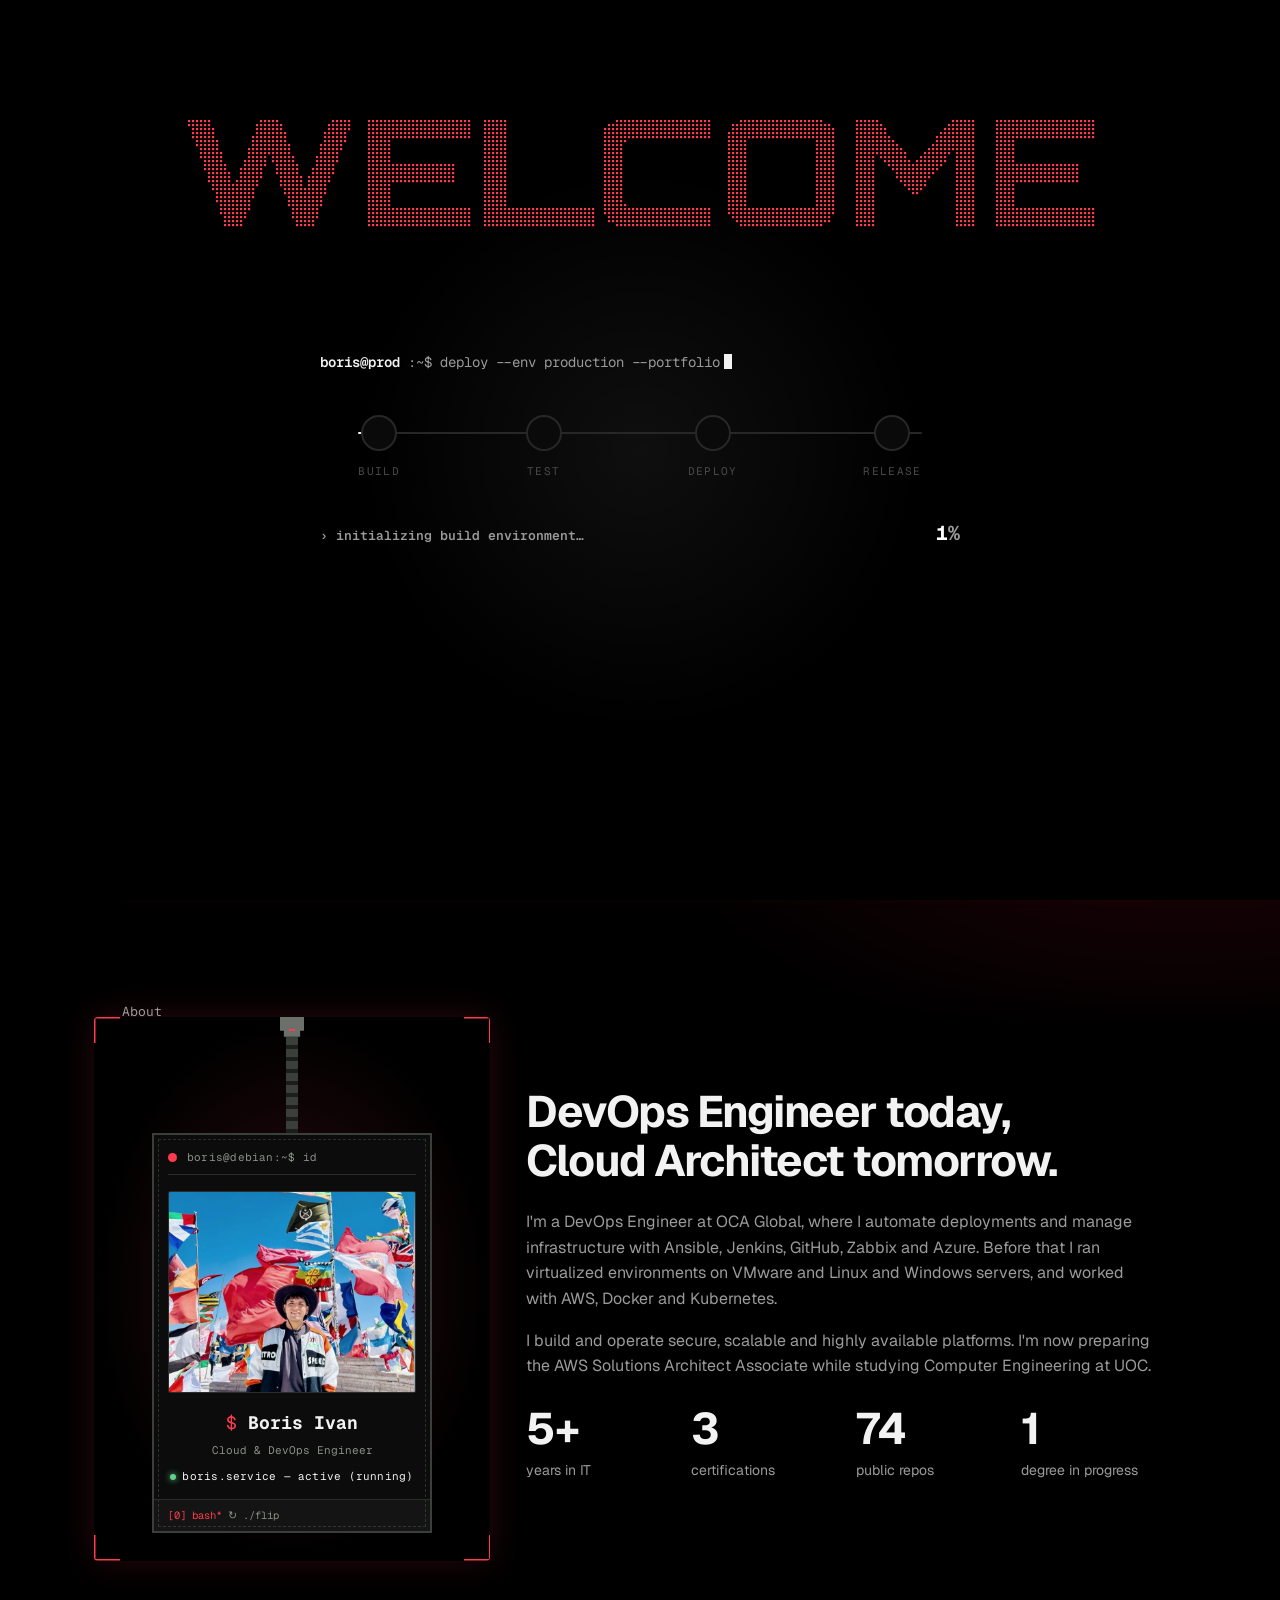
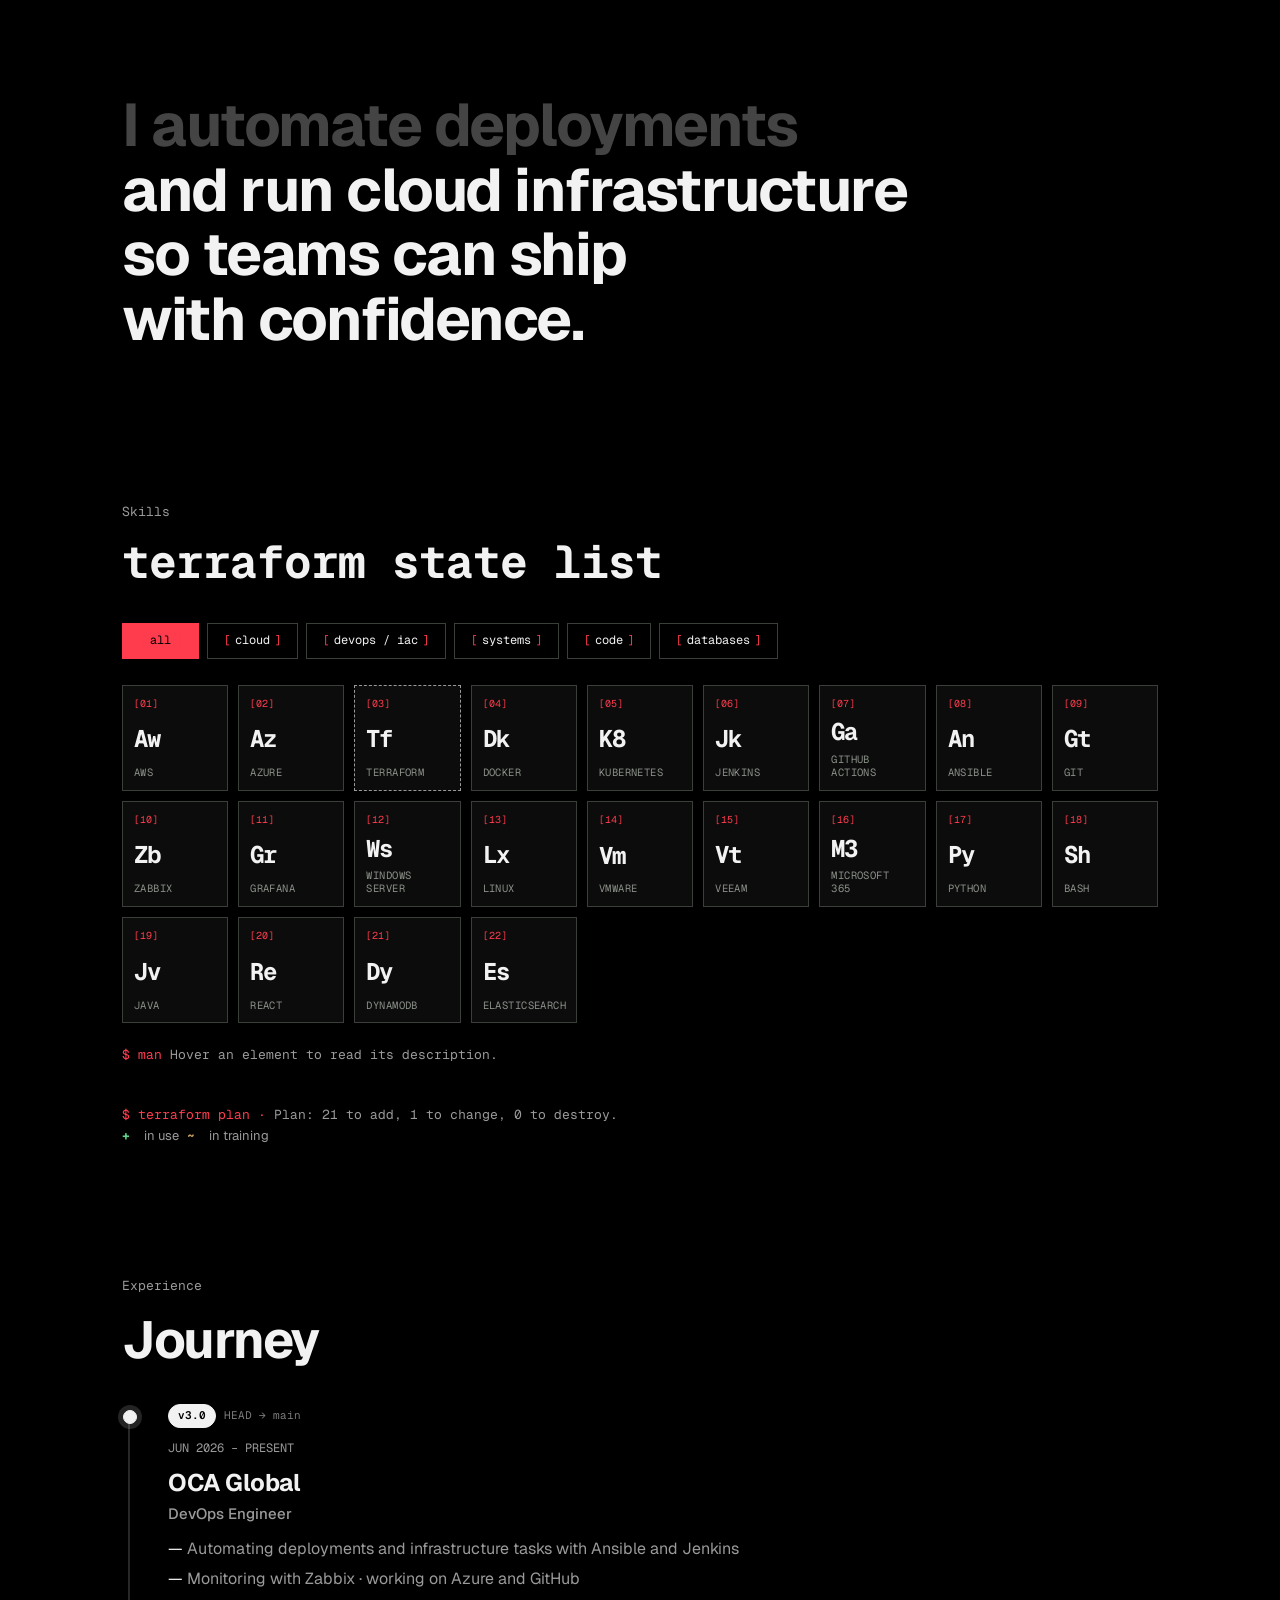
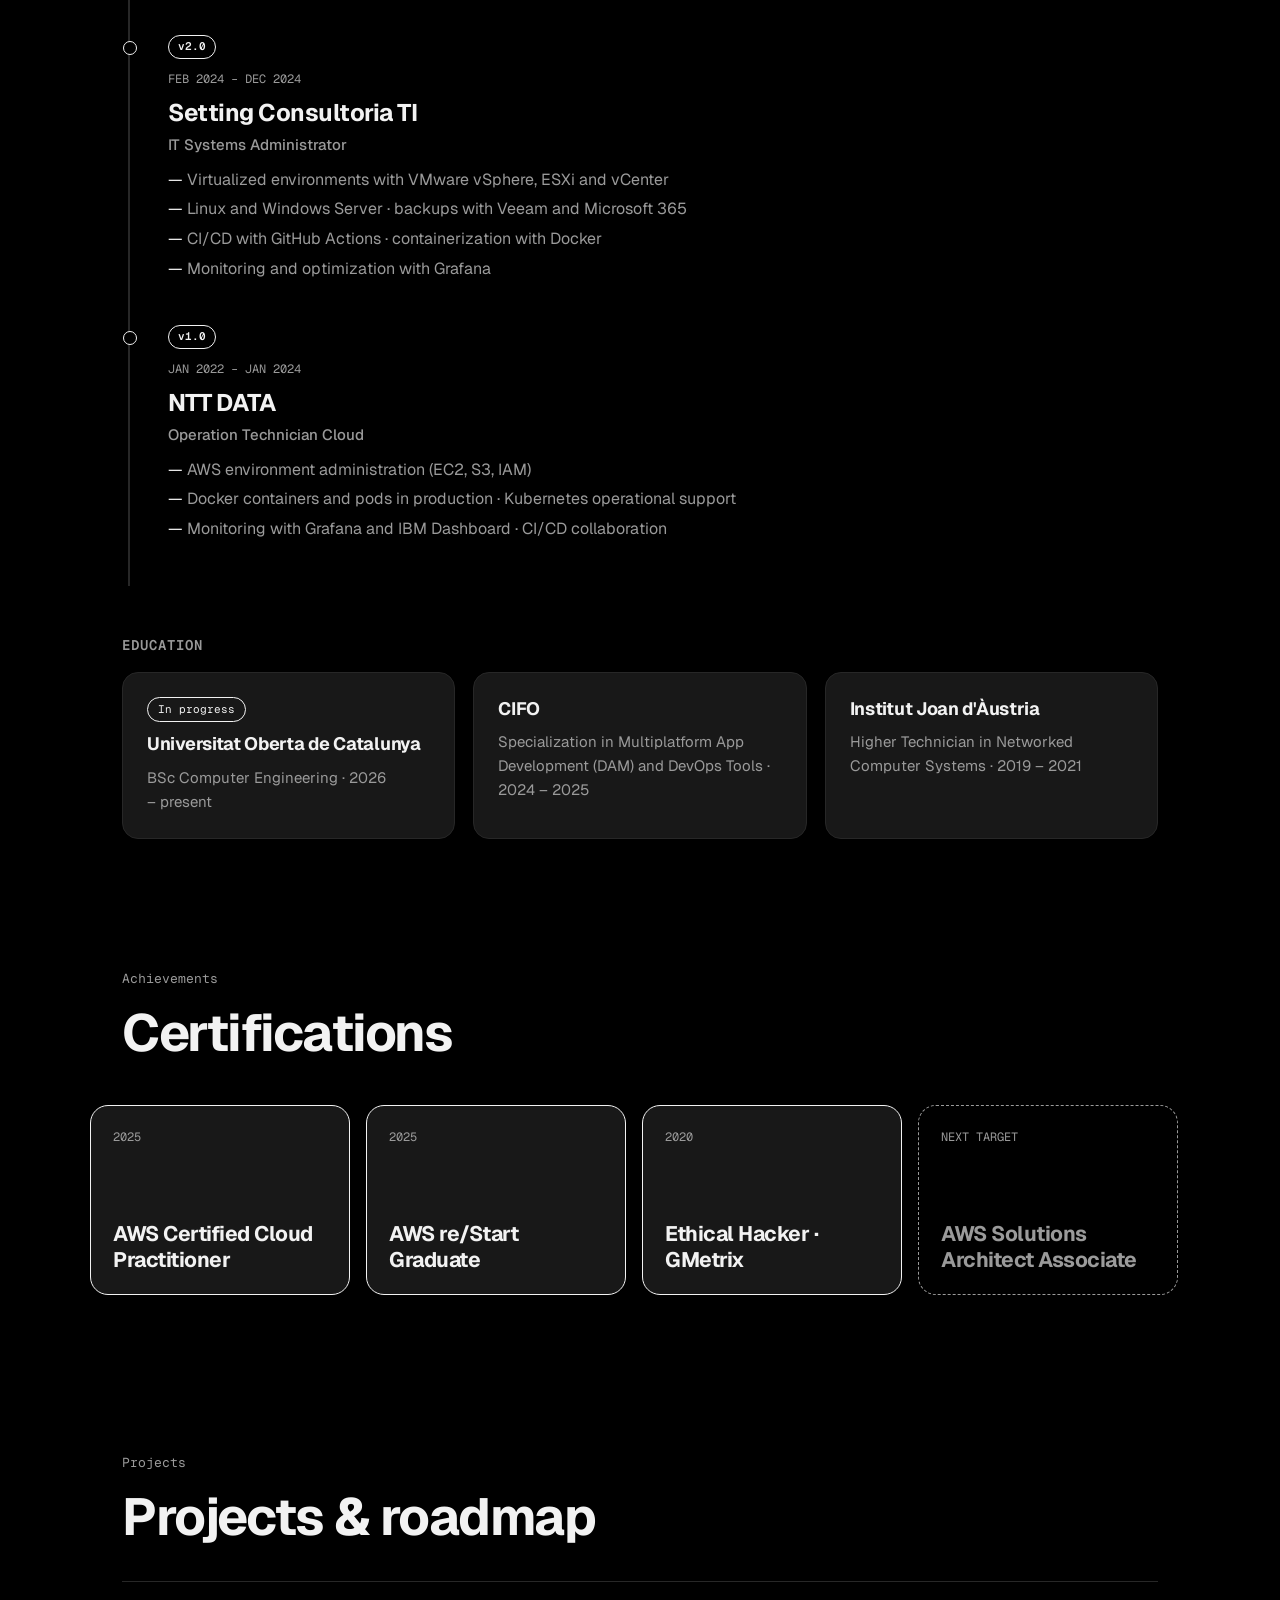
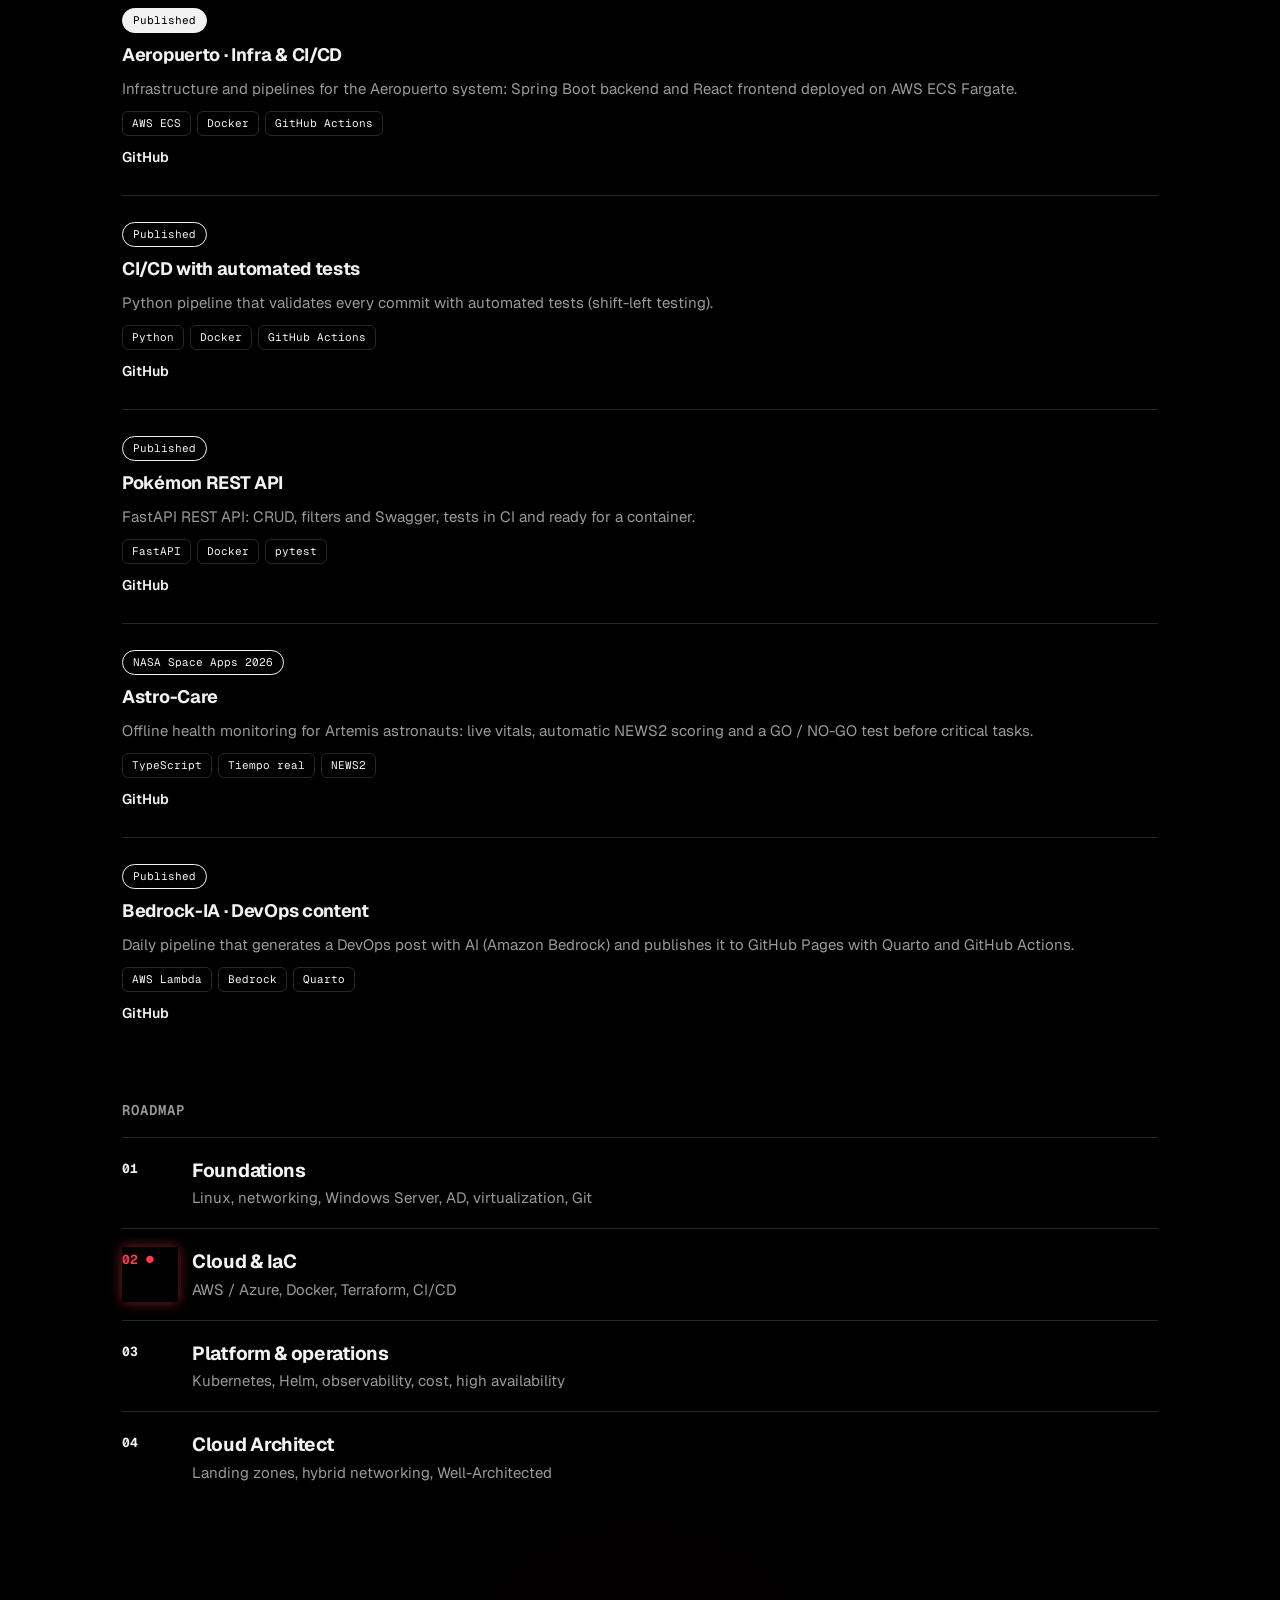
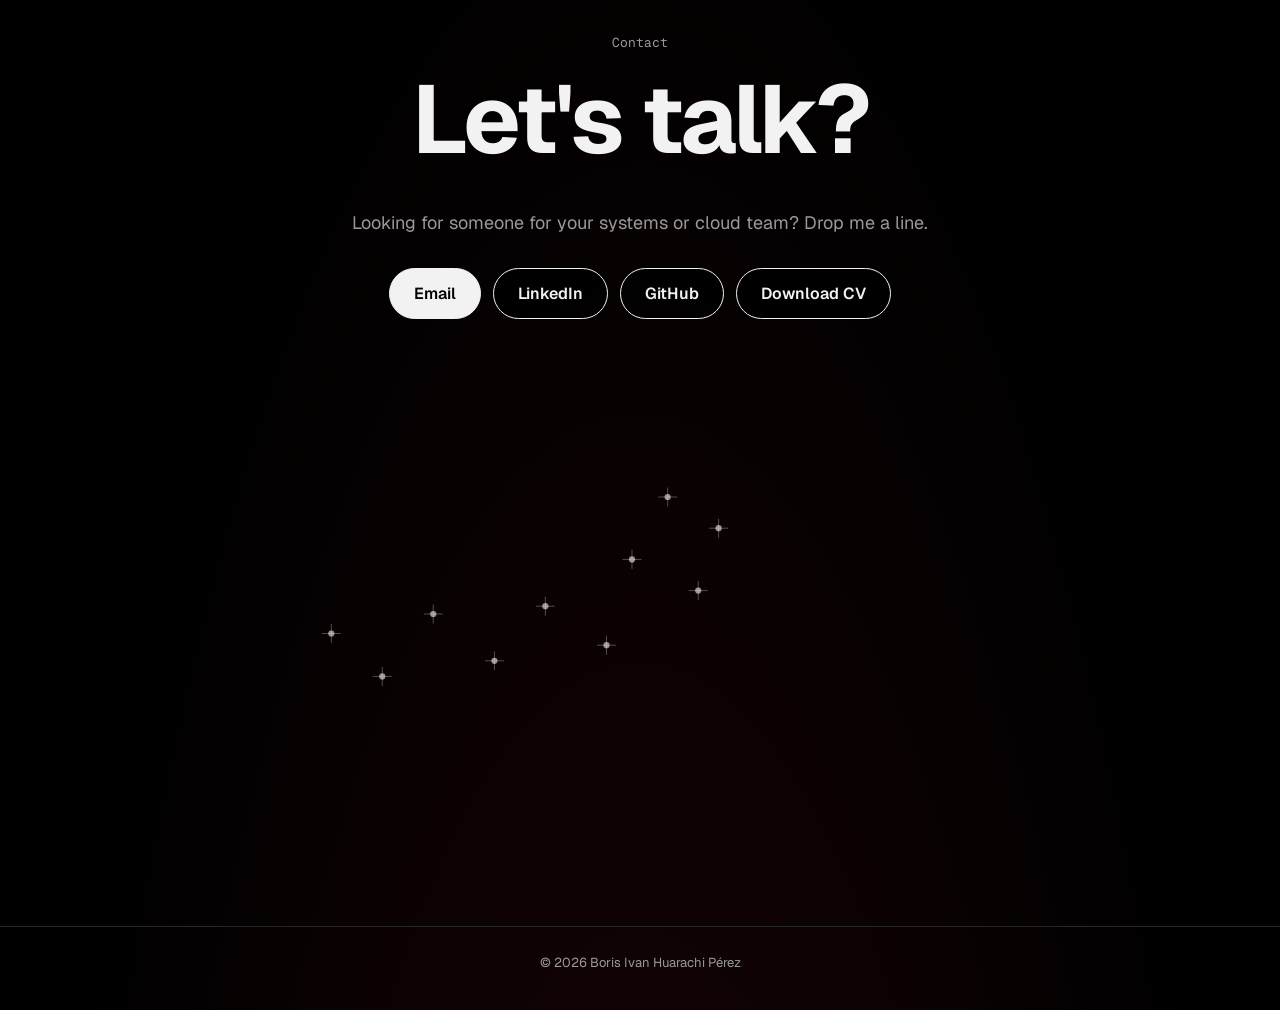
==== index.html @ c1e63ec7 "ID card: clear the status bar Co-Authored-By: Claude Haiku 5.5 <noreply@anthropic.com>" ====
<!DOCTYPE html>
<html lang="es">
<head>
  <meta charset="UTF-8" />
  <meta name="viewport" content="width=device-width, initial-scale=1.0" />
  <title>Boris Huarachi — Cloud &amp; DevOps Engineer</title>
  <meta name="description" content="Portafolio de Boris Ivan Huarachi Pérez — Cloud &amp; DevOps Engineer camino a Cloud Architect." />
  <link rel="icon" href="data:image/svg+xml,<svg xmlns='http://www.w3.org/2000/svg' viewBox='0 0 32 32'><rect width='32' height='32' rx='7' fill='%23111'/><text x='16' y='22' font-size='16' font-family='sans-serif' font-weight='700' text-anchor='middle' fill='%23fff'>B</text></svg>" />
  <link rel="preconnect" href="https://fonts.googleapis.com" />
  <link rel="preconnect" href="https://fonts.gstatic.com" crossorigin />
  <meta property="og:title" content="Boris Huarachi — Cloud &amp; DevOps Engineer" />
  <meta property="og:description" content="DevOps Engineer en OCA Global, camino a Cloud Architect." />
  <meta property="og:type" content="website" />
  <link href="https://fonts.googleapis.com/css2?family=Geist:wght@400;500;600;700&family=Geist+Mono:wght@400;600&family=Orbitron:wght@600;800&display=swap" rel="stylesheet" />
  <link rel="stylesheet" href="styles.css?v=38" />
  <script>try{var d=document.documentElement;if(sessionStorage.getItem("intro"))d.classList.add("no-intro");d.dataset.theme=sessionStorage.getItem("pf-theme")||"dark"}catch(e){document.documentElement.dataset.theme="dark"}</script>
</head>
<body>
  <div class="intro" id="intro" role="status" aria-label="Cargando">
    <canvas class="intro-portrait" id="intro-portrait" aria-hidden="true"></canvas>
    <canvas class="intro-dots" id="intro-dots" aria-hidden="true"></canvas>
    <div class="intro-box">
      <p class="intro-cmd"><span class="u">boris@prod</span><span class="d"> :~$ </span><span id="intro-typed"></span><i class="caret"></i></p>
      <ul class="intro-log" id="intro-log" aria-hidden="true"></ul>
      <ol class="intro-steps" id="intro-steps">
        <li><b><svg viewBox="0 0 16 16"><path d="M3 8.5l3.2 3L13 4.5"/></svg></b><span>BUILD</span></li>
        <li><b><svg viewBox="0 0 16 16"><path d="M3 8.5l3.2 3L13 4.5"/></svg></b><span>TEST</span></li>
        <li><b><svg viewBox="0 0 16 16"><path d="M3 8.5l3.2 3L13 4.5"/></svg></b><span>DEPLOY</span></li>
        <li><b><svg viewBox="0 0 16 16"><path d="M3 8.5l3.2 3L13 4.5"/></svg></b><span>RELEASE</span></li>
      </ol>
      <div class="intro-line"><span id="intro-status">› initializing build environment…</span><strong><span id="intro-pct">0</span><em>%</em></strong></div>
    </div>
  </div>
  <canvas class="matrix" id="matrix" aria-hidden="true"></canvas>
  <div class="nebula" aria-hidden="true"></div>
  <canvas class="cursor-field" id="cursor-field" aria-hidden="true"></canvas>
  <canvas class="stars" id="stars" aria-hidden="true"></canvas>
  <div class="cur-ring" id="cur-ring" aria-hidden="true"></div>
  <div class="cur-dot" id="cur-dot" aria-hidden="true"></div>
    <a class="skip" href="#top" data-i18n="skip">Saltar al contenido</a>
  <header class="nav" id="nav">
    <a class="logo" href="#top"><span class="mark">B</span><span class="who">Boris</span></a>
    <nav id="menu" aria-label="Secciones">
      <a href="#about" data-i18n="nav.about">Sobre mí</a>
      <a href="#skills" data-i18n="nav.skills">Skills</a>
      <a href="#experience" data-i18n="nav.exp">Experiencia</a>
      <a href="#achievements" data-i18n="nav.ach">Logros</a>
      <a href="#projects" data-i18n="nav.proj">Proyectos</a>
      <a href="#contact" data-i18n="nav.contact">Contacto</a>
    </nav>
    <div class="nav-actions">
      <button id="theme-btn" class="ghost" aria-label="Tema">◐</button>
      <button id="lang-btn" class="ghost" aria-label="Idioma">EN</button>
      <button id="menu-btn" class="ghost menu-btn" aria-label="Menú" aria-expanded="false" aria-controls="menu"><i></i><i></i></button>
    </div>
  </header>

  <main id="top">
    <!-- HERO -->
    <section class="hero" id="hero">
      <div class="ghost-name" aria-hidden="true">BORIS</div>

      <!-- Hidden easter egg: two stars that look like part of the sky; join them to draw a constellation -->
      <button class="egg-half egg-l" id="egg-l" type="button" data-i18n-label="egg.half" aria-label="Una estrella brillante: arrástrala hasta la otra"></button>
      <button class="egg-half egg-r" id="egg-r" type="button" data-i18n-label="egg.half" aria-label="Una estrella brillante: arrástrala hasta la otra"></button>

      <div class="hero-stage" id="stage">
        <img class="anim poster" id="hero-poster" alt="" />
        <canvas class="anim" id="anim" width="640" height="1080" role="img" aria-label="Personaje 3D"></canvas>
        <video class="vid-src" id="hero-vid" muted playsinline loop preload="auto" aria-hidden="true"></video>
        <div class="kbd" id="kbd" aria-hidden="true"></div>
        <p class="bubble" id="bubble" aria-live="polite"></p>
      </div>
      <div class="hero-text">
        <p class="eyebrow" data-i18n="hero.eyebrow">Barcelona</p>
        <h1>DevOps<br />Engineer<span class="dot">.</span></h1>
        <p class="role"><span id="typed"></span><span class="caret">|</span></p>
        <p class="lead" data-i18n="hero.lead">DevOps Engineer en OCA Global. Automatizo despliegues y opero infraestructura en AWS y Azure con Ansible, Jenkins, Docker y Kubernetes. Vengo de administrar sistemas Windows, Linux y VMware, y estudio Ingeniería Informática en la UOC.</p>
      </div>
      <div class="hero-cta">
        <a class="btn solid" href="#projects" data-i18n="hero.work">Ver proyectos</a>
        <div class="row">
          <a class="btn" href="#contact" data-i18n="hero.contact">Hablemos</a>
          <a class="btn" href="assets/cv.pdf" download data-i18n="cv.short">CV ↓</a>
        </div>
      </div>
      <aside class="hero-panel" aria-label="Resumen">
        <div class="hp-head"><i></i><i></i><i></i><span>cat whoami.yml</span></div>
        <p><span class="k">name</span>: Boris Ivan Huarachi Pérez</p>
        <p><span class="k">role</span>: DevOps Engineer @ OCA Global</p>
        <p><span class="k">base</span>: Barcelona</p>
        <p><span class="k">stack</span>: AWS · Terraform · Docker · K8s · Jenkins · Ansible</p>
        <p><span class="k">study</span>: Ing. Informática · UOC</p>
        <p><span class="k">cert</span>: AWS Cloud Practitioner</p>
        <p><span class="k">next</span>: AWS Solutions Architect Associate</p>
      </aside>
    </section>

    <!-- ABOUT -->
    <section id="about" class="block">
      <p class="tag"><span data-i18n="nav.about">Sobre mí</span></p>
      <div class="about">
        <div class="id-wrap">
          <div class="lanyard" aria-hidden="true"></div>
          <button class="id-card" id="id-card" aria-label="Girar tarjeta">
            <span class="id-inner">
              <span class="id-face id-front">
                <span class="id-top"><i></i><b>boris@debian:~$ id</b></span>
                <span class="id-photo"><img id="id-img" src="assets/boris-foto.webp?v=1" alt="Foto de perfil" /></span>
                <span class="id-name">Boris Ivan</span>
                <span class="id-sub">Cloud &amp; DevOps Engineer</span>
                <span class="id-svc"><i></i>boris.service — active (running)</span>
                <span class="id-hint" data-i18n="id.hint">↻ ./flip</span>
              </span>
              <span class="id-face id-back">
                <span class="id-top"><i></i><b>PROFILE</b></span>
                <dl>
                  <dt data-i18n="id.role">Rol</dt><dd>DevOps Engineer</dd>
                  <dt data-i18n="id.at">Empresa</dt><dd>OCA Global</dd>
                  <dt data-i18n="id.loc">Ubicación</dt><dd>Barcelona</dd>
                  <dt data-i18n="id.study">Estudio</dt><dd>Ing. Informática · UOC</dd>
                  <dt data-i18n="id.langs">Idiomas</dt><dd>ES · EN</dd>
                  <dt data-i18n="id.next">Siguiente</dt><dd>AWS Solutions Architect</dd>
                </dl>
                <q data-i18n="id.quote">Siempre aprendiendo, siempre construyendo.</q>
              </span>
            </span>
          </button>
        </div>
        <div>
          <h2 data-i18n="about.title">DevOps Engineer hoy, Cloud Architect mañana.</h2>
          <p data-i18n="about.p1">Soy DevOps Engineer en OCA Global, donde automatizo despliegues y gestiono infraestructura con Ansible, Jenkins, GitHub, Zabbix y Azure. Antes administré entornos virtualizados con VMware y servidores Linux y Windows, y trabajé con AWS, Docker y Kubernetes.</p>
          <p data-i18n="about.p2">Trabajo en la construcción y operación de plataformas seguras, escalables y altamente disponibles. Ahora preparo AWS Solutions Architect Associate mientras estudio Ingeniería Informática en la UOC.</p>
          <ul class="stats">
            <li><b>5+</b><span data-i18n="st.years">años en IT</span></li>
            <li><b>3</b><span data-i18n="st.certs">certificaciones</span></li>
            <li><b>74</b><span data-i18n="st.repos">repos públicos</span></li>
            <li><b>1</b><span data-i18n="st.degree">grado en curso</span></li>
          </ul>
        </div>
      </div>
    </section>

    <!-- TAGLINE -->
    <section class="block tagline" aria-label="Tagline">
      <p class="tagline-text" id="tagline" data-i18n="tagline">Automatizo despliegues y opero infraestructura en la nube para que los equipos entreguen con confianza.</p>
    </section>

    <!-- SKILLS -->
    <section id="skills" class="block">
      <p class="tag">Skills</p>
      <h2 data-i18n="sk.title">terraform state list</h2>
      <div class="filters" id="filters" role="tablist"></div>
      <div class="periodic" id="periodic"></div>
      <p class="desc" id="sk-desc" aria-live="polite" data-i18n="sk.hint">Pasa el cursor por un elemento para ver su descripción.</p>
      <p class="tfplan" id="tfplan" aria-live="polite"></p>
      <p class="legend"><span class="tfsym add">+</span><span data-i18n="sk.use">en uso</span> <span class="tfsym chg">~</span><span data-i18n="sk.train">en entrenamiento</span></p>
    </section>

    <!-- EXPERIENCE -->
    <section id="experience" class="block">
      <p class="tag"><span data-i18n="nav.exp">Experiencia</span></p>
      <h2 data-i18n="exp.title">Recorrido</h2>
      <ol class="timeline">
        <li class="current">
          <p class="git"><b>v3.0</b><span class="ref">HEAD → main</span></p>
          <time data-i18n="w3.date">JUN 2026 – ACTUALIDAD</time>
          <h3>OCA Global <small data-i18n="w3.role">DevOps Engineer</small></h3>
          <ul>
            <li data-i18n="w3.a">Automatización de despliegues y tareas de infraestructura con Ansible y Jenkins</li>
            <li data-i18n="w3.b">Monitorización con Zabbix · trabajo sobre Azure y GitHub</li>
          </ul>
        </li>
        <li>
          <p class="git"><b>v2.0</b></p>
          <time data-i18n="w2.date">FEB 2024 – DIC 2024</time>
          <h3>Setting Consultoria TI <small data-i18n="w2.role">Administrador de sistemas de TI</small></h3>
          <ul>
            <li data-i18n="w2.a">Entornos virtualizados con VMware vSphere, ESXi y vCenter</li>
            <li data-i18n="w2.b">Servidores Linux y Windows Server · backups con Veeam y Microsoft 365</li>
            <li data-i18n="w2.c">CI/CD con GitHub Actions · contenerización con Docker</li>
            <li data-i18n="w2.d">Monitorización y optimización con Grafana</li>
          </ul>
        </li>
        <li>
          <p class="git"><b>v1.0</b></p>
          <time data-i18n="w1.date">ENE 2022 – ENE 2024</time>
          <h3>NTT DATA <small data-i18n="w1.role">Operation Technician Cloud</small></h3>
          <ul>
            <li data-i18n="w1.a">Administración de entornos AWS (EC2, S3, IAM)</li>
            <li data-i18n="w1.b">Contenedores Docker y pods en producción · soporte operativo en Kubernetes</li>
            <li data-i18n="w1.c">Monitorización con Grafana e IBM Dashboard · colaboración en CI/CD</li>
          </ul>
        </li>
      </ol>

      <h3 class="sub" data-i18n="edu.title">Formación</h3>
      <div class="grid3">
        <div class="card"><span class="pill" data-i18n="badge.progress">En curso</span><h4>Universitat Oberta de Catalunya</h4><p data-i18n="edu.uoc">Grado en Ingeniería Informática · 2026 – actualidad</p></div>
        <div class="card"><h4>CIFO</h4><p data-i18n="edu.cifo">Especialización en Desarrollo de Aplicaciones Multiplataforma (DAM) y DevOps Tools · 2024 – 2025</p></div>
        <div class="card"><h4>Institut Joan d'Àustria</h4><p data-i18n="edu.fp">Técnico Superior en Sistemas Informáticos en Red · 2019 – 2021</p></div>
      </div>
    </section>

    <!-- ACHIEVEMENTS -->
    <section id="achievements" class="block wide">
      <div class="inner">
        <p class="tag"><span data-i18n="nav.ach">Logros</span></p>
        <h2 data-i18n="ach.title">Certificaciones</h2>
      </div>
      <div class="scroller" id="scroller">
        <div class="ach"><span>2025</span><h4>AWS Certified Cloud Practitioner</h4></div>
        <div class="ach"><span>2025</span><h4>AWS re/Start Graduate</h4></div>
        <div class="ach"><span>2020</span><h4>Ethical Hacker · GMetrix</h4></div>
        <div class="ach next"><span data-i18n="cert.next">PRÓXIMO OBJETIVO</span><h4>AWS Solutions Architect Associate</h4></div>
      </div>
    </section>

    <!-- PROJECTS -->
    <section id="projects" class="block">
      <p class="tag"><span data-i18n="nav.proj">Proyectos</span></p>
      <h2 data-i18n="q.title">Proyectos y roadmap</h2>
      <div class="grid3">
        <article class="card"><span class="pill dark" data-i18n="q.done">Publicado</span><h4 data-i18n="qa.title">Aeropuerto · Infra &amp; CI/CD</h4><p data-i18n="qa.desc">Infraestructura y pipelines del sistema Aeropuerto: backend Spring Boot y frontend React desplegados en AWS ECS Fargate.</p><div class="chips"><span>AWS ECS</span><span>Docker</span><span>GitHub Actions</span></div><a class="link" href="https://github.com/borizSam/Aeropuerto-infra" target="_blank" rel="noopener">GitHub</a></article>
        <article class="card"><span class="pill" data-i18n="q.done">Publicado</span><h4 data-i18n="qb.title">CI/CD con tests automáticos</h4><p data-i18n="qb.desc">Pipeline en Python que valida cada commit con tests automáticos (shift-left testing).</p><div class="chips"><span>Python</span><span>Docker</span><span>GitHub Actions</span></div><a class="link" href="https://github.com/borizSam/ci-cd-python-test-automation" target="_blank" rel="noopener">GitHub</a></article>
        <article class="card"><span class="pill" data-i18n="q.done">Publicado</span><h4 data-i18n="qc.title">API REST de Pokémon</h4><p data-i18n="qc.desc">API con FastAPI: CRUD, filtros y Swagger, tests en CI y lista para contenedor.</p><div class="chips"><span>FastAPI</span><span>Docker</span><span>pytest</span></div><a class="link" href="https://github.com/borizSam/pokemon-fastapi" target="_blank" rel="noopener">GitHub</a></article>
        <article class="card"><span class="pill" data-i18n="q.hack">NASA Space Apps 2026</span><h4 data-i18n="qd.title">Astro-Care</h4><p data-i18n="qd.desc">Monitorización de salud offline para astronautas Artemis: constantes en tiempo real, NEWS2 automático y un test GO / NO-GO antes de cada tarea crítica.</p><div class="chips"><span>TypeScript</span><span>Tiempo real</span><span>NEWS2</span></div><a class="link" href="https://github.com/borizSam/astro-care" target="_blank" rel="noopener">GitHub</a></article>
        <article class="card"><span class="pill" data-i18n="q.done">Publicado</span><h4 data-i18n="qe.title">Bedrock-IA · contenido DevOps</h4><p data-i18n="qe.desc">Pipeline diario que genera un post DevOps con IA (Amazon Bedrock) y lo publica en GitHub Pages con Quarto y GitHub Actions.</p><div class="chips"><span>AWS Lambda</span><span>Bedrock</span><span>Quarto</span></div><a class="link" href="https://github.com/borizSam/quarto-bedrock" target="_blank" rel="noopener">GitHub</a></article>
      </div>

      <h3 class="sub" data-i18n="q.roadmap">Roadmap</h3>
      <ol class="roadmap">
        <li class="done"><b>01</b><div><strong data-i18n="rm1.t">Fundamentos</strong><p data-i18n="rm1.d">Linux, redes, Windows Server, AD, virtualización, Git</p></div></li>
        <li class="now"><b>02</b><div><strong data-i18n="rm2.t">Nube &amp; IaC</strong><p data-i18n="rm2.d">AWS / Azure, Docker, Terraform, CI/CD</p></div></li>
        <li><b>03</b><div><strong data-i18n="rm3.t">Plataforma &amp; operación</strong><p data-i18n="rm3.d">Kubernetes, Helm, observabilidad, costes, alta disponibilidad</p></div></li>
        <li><b>04</b><div><strong data-i18n="rm4.t">Cloud Architect</strong><p data-i18n="rm4.d">Landing zones, redes híbridas, Well-Architected</p></div></li>
      </ol>
    </section>

    <!-- CONTACT -->
    <section id="contact" class="block contact">
      <p class="tag"><span data-i18n="nav.contact">Contacto</span></p>
      <h2 data-i18n="c.title">¿Hablamos?</h2>
      <p class="lead" data-i18n="c.lead">¿Buscas a alguien para tu equipo de sistemas o cloud? Escríbeme.</p>
      <div class="cta center">
        <a class="btn solid" href="mailto:bhuarachiperez@gmail.com">Email</a>
        <a class="btn" href="https://www.linkedin.com/in/boris-ivan-huarachi-perez-859638219" target="_blank" rel="noopener">LinkedIn</a>
        <a class="btn" href="https://github.com/borizSam" target="_blank" rel="noopener">GitHub</a>
        <a class="btn" href="assets/cv.pdf" download data-i18n="cv">Descargar CV</a>
      </div>
    </section>
  </main>

  <!-- Hidden: the Draco constellation. Brush the stars with the cursor and a dragon (and a Sun Tzu quote) appears -->
  <div class="sky" id="sky">
    <blockquote class="sky-quote" id="sky-quote"><q data-i18n="sky.quote">Toda guerra se basa en el engaño.</q><cite data-i18n="sky.cite">— Sun Tzu · El arte de la guerra</cite></blockquote>
  </div>

  <footer class="footer">© 2026 Boris Ivan Huarachi Pérez</footer>

  <!-- Easter egg reward -->
  <div class="egg-reveal" id="egg-reveal" role="dialog" aria-modal="true" aria-labelledby="egg-quote" hidden>
    <button class="ghost egg-close" id="egg-close" data-i18n-label="egg.close" aria-label="Cerrar">✕</button>
    <svg class="egg-ribbon" viewBox="0 -10 100 150" aria-label="Lazo negro de luto" role="img"><defs><linearGradient id="rb" gradientUnits="userSpaceOnUse" x1="20" y1="0" x2="80" y2="140"><stop offset="0" stop-color="#6a6a6a"/><stop offset=".45" stop-color="#262626"/><stop offset="1" stop-color="#0a0a0a"/></linearGradient><clipPath id="rbc"><polygon points="0,-10 100,-10 100,140 76,140 68,130 60,140 40,140 32,130 24,140 0,140"/></clipPath></defs><g clip-path="url(#rbc)" fill="none" stroke-linejoin="round"><path id="rbp" d="M32 136C38 104 44 84 50 64C56 44 72 28 66 12C60-2 38-2 34 12C28 28 44 44 50 64C56 84 62 104 68 136" stroke="url(#rb)" stroke-width="15"/><path d="M50 64C56 84 62 104 68 136" stroke="url(#rb)" stroke-width="15"/></g></svg>
    <div class="egg-card">
      <p class="egg-quote" id="egg-quote" data-i18n="egg.quote">Si puedes imaginarlo, puedes programarlo.</p>
      <a class="btn solid egg-link" href="https://www.youtube.com/channel/UC7QoKU6bj1QbXQuNIjan82Q" target="_blank" rel="noopener">▶ Programación ATS</a>
      <p class="egg-sig" aria-hidden="true">$ echo "gracias por enseñarnos a imaginar" <i class="caret"></i></p>
    </div>
  </div>
  <script src="intro.js?v=21"></script>
  <script src="script.js?v=21"></script>
</body>
</html>
---- styles.css ----
/* ====== Portfolio — Boris Ivan Huarachi Pérez ====== */
:root {
  --bg: #fafafa;
  --ink: #0b0b0b;
  --muted: #6b6b6b;
  --line: #d9d9d9;
  --card: #ffffff;
  --inv: #0b0b0b;
  --inv-ink: #ffffff;
  --sans: "Geist", system-ui, sans-serif;
  --mono: "Geist Mono", ui-monospace, monospace;
  --ease: cubic-bezier(.22, 1, .36, 1);
  --h-from: #000000; --h-to: #666666;
  --gut: max(32px, calc((100vw - 1100px) / 2 + 32px));   /* distance from viewport edge to main content */
}
:root[data-theme="dark"] {
  --bg: #000000; --ink: #f2f2f2; --muted: #9a9a9a; --line: #272727;
  --card: #181818; --inv: #f2f2f2; --inv-ink: #0b0b0b;
  --h-from: #ffffff; --h-to: #9b9b9b;
}
* { box-sizing: border-box; margin: 0; padding: 0; }
html { scroll-behavior: smooth; scroll-padding-top: 88px; }
body { overflow-x: clip; background: var(--bg); color: var(--ink); font-family: var(--sans); font-size: 16px; line-height: 1.6; -webkit-font-smoothing: antialiased; }
body.lock { overflow: hidden; }
a { color: inherit; }
button { font: inherit; color: inherit; cursor: pointer; }
:focus-visible { outline: 2px solid var(--ink); outline-offset: 3px; }
h1, h2, h3 { text-wrap: balance; }
p, li { text-wrap: pretty; }
.skip { position: absolute; left: 16px; top: -60px; z-index: 100; padding: 8px 12px; border-radius: 8px; background: var(--ink); color: var(--bg); font-size: 14px; font-weight: 600; text-decoration: none; transition: transform .3s var(--ease); }
.skip:focus { transform: translateY(76px); }

/* NAV — floating pill */
.nav { position: sticky; top: 12px; z-index: 50; display: flex; align-items: center; gap: 24px; width: fit-content; max-width: calc(100% - 32px); margin: 12px auto 0; padding: 8px 8px 8px 8px; border: 1px solid var(--line); border-radius: 999px; }
.nav::before { content: ""; position: absolute; inset: 0; z-index: -1; border-radius: inherit; background: color-mix(in srgb, var(--bg) 72%, transparent); backdrop-filter: blur(14px); -webkit-backdrop-filter: blur(14px); }
.logo { display: flex; align-items: center; gap: 8px; text-decoration: none; font-weight: 600; font-size: 14px; }
.logo .mark { display: grid; place-items: center; width: 34px; height: 34px; border: 1px solid var(--ink); border-radius: 50%; font-size: 12px; font-weight: 700; }
.nav nav { display: flex; gap: 24px; }
.nav nav a { font-size: 14px; text-decoration: none; color: var(--muted); transition: color .3s var(--ease); }
.nav nav a:hover, .nav nav a.active { color: var(--ink); }
.nav-actions { display: flex; gap: 8px; }
.ghost { background: none; border: 1px solid var(--line); border-radius: 999px; padding: 6px 12px; font-size: 13px; transition: border-color .3s var(--ease), transform .2s var(--ease); }
.ghost:hover { border-color: var(--ink); }
.ghost:active { transform: scale(.98); }
.menu-btn { display: none; position: relative; width: 36px; }
.menu-btn i { position: absolute; left: 11px; right: 11px; height: 1.5px; background: currentColor; border-radius: 2px; transition: transform .5s var(--ease); }
.menu-btn i:first-child { transform: translateY(-3px); }
.menu-btn i:last-child { transform: translateY(3px); }
.nav.open .menu-btn i:first-child { transform: rotate(45deg); }
.nav.open .menu-btn i:last-child { transform: rotate(-45deg); }
.ghost.small { font-size: 12px; margin-top: 18px; }

/* LAYOUT */
main { max-width: 1100px; margin: 0 auto; padding: 0 32px; }
.block { padding: 110px 0 20px; }
.tag { font-family: var(--mono); font-size: 13px; color: var(--muted); margin-bottom: 14px; }
h2 { font-size: clamp(30px, 4.6vw, 52px); line-height: 1.1; letter-spacing: -1.5px; font-weight: 700; margin-bottom: 36px; max-width: 16em; }
.sub { font-size: 14px; font-family: var(--mono); font-weight: 600; text-transform: uppercase; letter-spacing: 1px; color: var(--muted); margin: 48px 0 16px; }
.lead { font-size: 18px; color: var(--muted); max-width: 34em; }

/* HERO */
.hero { position: relative; min-height: calc(100vh - 72px); display: grid; grid-template-columns: 1fr 1fr; grid-template-rows: 1fr auto; align-items: end; padding: 0 0 48px; overflow: visible; isolation: isolate; }
.ghost-name { position: absolute; left: 50%; top: 4%; transform: translateX(-50%); z-index: -2; font-size: clamp(140px, 26vw, 380px); font-weight: 700; letter-spacing: .04em; line-height: 1; color: color-mix(in srgb, var(--ink) 7%, transparent); white-space: nowrap; user-select: none; }
.hero-stage { position: absolute; left: 56%; bottom: 0; transform: translateX(-50%); z-index: -1; height: min(94%, 880px); aspect-ratio: 640 / 1080; animation: rise 1s var(--ease) both; }
.hero-stage { display: none; } /* avatar de plantilla oculto */
@keyframes rise { from { opacity: 0; transform: translateX(-50%) translateY(60px); } to { opacity: 1; transform: translateX(-50%) translateY(0); } }
.anim { position: absolute; inset: 0; display: block; width: 100%; height: 100%; filter: drop-shadow(0 24px 24px rgba(0,0,0,.18)); }
.poster { object-fit: contain; transition: opacity .4s var(--ease); }
.hero.live .poster { opacity: 0; }
.vid-src { position: absolute; width: 1px; height: 1px; opacity: 0; pointer-events: none; }

/* Speech clouds: a rounded body, puffs on top and a trail of two dots towards the speaker */
.bubble { --c: var(--inv); position: absolute; z-index: 2; left: 74%; top: 3%; width: max-content; max-width: 240px; margin: 0; padding: 12px 20px; background: var(--c); color: var(--inv-ink); font-size: 14px; font-weight: 600; line-height: 20px; text-align: center; border-radius: 28px; opacity: 0; transform: translateY(8px) scale(.9); transform-origin: 0 100%; transition: opacity .3s var(--ease), transform .5s var(--ease); pointer-events: none; filter: drop-shadow(0 10px 18px rgba(0,0,0,.2)); }
.bubble::before { content: ""; position: absolute; z-index: -1; left: 18px; top: -11px; width: 30px; height: 30px; border-radius: 50%; background: var(--c); box-shadow: 24px -5px 0 3px var(--c), 52px 1px 0 -3px var(--c); }
.bubble::after { content: ""; position: absolute; left: 4px; bottom: -16px; width: 14px; height: 14px; border-radius: 50%; background: var(--c); box-shadow: -11px 12px 0 -3px var(--c); }
.bubble.show { opacity: 1; transform: none; }
.bubble.b-egg { left: 84%; top: 13%; padding: 8px 16px; font-size: 13px; }
.hero-text { grid-column: 1; grid-row: 2; align-self: end; }
.eyebrow { font-family: var(--mono); font-size: 12px; letter-spacing: 2px; text-transform: uppercase; color: var(--muted); margin-bottom: 14px; }
h1 { font-size: clamp(48px, 8vw, 112px); line-height: .95; letter-spacing: -4px; font-weight: 700; background: linear-gradient(90deg, var(--h-from), var(--h-to)); -webkit-background-clip: text; background-clip: text; color: transparent; }

/* EASTER EGG: two stars that blend into the sky; joined, they draw a constellation */
.egg-half { position: absolute; z-index: 3; width: 44px; height: 44px; padding: 0; border: 0; background: none; touch-action: none; cursor: grab; color: var(--ink); opacity: .5; transition: opacity .4s var(--ease), transform .4s var(--ease), filter .4s var(--ease); }
.egg-half svg { display: block; width: 100%; height: 100%; overflow: visible; animation: twinkle 3.6s ease-in-out infinite; }
.egg-l { left: 11%; top: 38%; }
.egg-r { right: 10%; top: 20%; }
.egg-r svg { animation-delay: -1.8s; }
@keyframes twinkle { 0%, 100% { transform: scale(.5); opacity: .55; } 50% { transform: scale(.78); opacity: 1; } }
.egg-half:hover, .egg-half:focus-visible, .egg-half.near { opacity: 1; transform: scale(1.5); filter: drop-shadow(0 0 8px var(--ink)); }
.egg-half.dragging { z-index: 5; cursor: grabbing; opacity: 1; transform: scale(1.5); filter: drop-shadow(0 0 10px var(--ink)); }
.egg-half.snap { transition: translate .5s var(--ease), opacity .6s var(--ease); }
.egg-half.wiggle svg { animation: wiggle .6s var(--ease); }
@keyframes wiggle { 30% { transform: scale(1.2) rotate(40deg); } 60% { transform: scale(.9) rotate(-20deg); } }
.con { position: absolute; z-index: 4; width: 210px; transform: translate(-50%, -50%); pointer-events: none; color: var(--ink); }
.con svg { display: block; width: 100%; overflow: visible; filter: drop-shadow(0 0 6px color-mix(in srgb, var(--ink) 60%, transparent)); }
.con polyline { fill: none; stroke: currentColor; stroke-width: 1.6; stroke-linecap: round; stroke-dasharray: 1; stroke-dashoffset: 1; animation: draw 1.1s var(--ease) .3s forwards; }
.con polyline + polyline { animation-delay: 1s; }
@keyframes draw { to { stroke-dashoffset: 0; } }
.con circle { fill: currentColor; transform-box: fill-box; transform-origin: center; animation: pop .6s var(--ease) both; }
.con circle:nth-of-type(1) { animation-delay: .1s; } .con circle:nth-of-type(2) { animation-delay: .5s; } .con circle:nth-of-type(3) { animation-delay: .9s; } .con circle:nth-of-type(4) { animation-delay: 1.2s; } .con circle:nth-of-type(5) { animation-delay: 1.4s; }
@keyframes pop { from { transform: scale(0); } to { transform: scale(1); } }
.con text { fill: currentColor; font: 600 10px var(--mono); text-anchor: middle; letter-spacing: .25em; opacity: 0; animation: fade .8s var(--ease) 1.6s forwards; }
@keyframes fade { to { opacity: .85; } }
/* Reward overlay */
.egg-reveal { overflow: hidden; position: fixed; inset: 0; z-index: 90; display: grid; place-items: center; padding: 24px; background: color-mix(in srgb, var(--bg) 88%, transparent); backdrop-filter: blur(16px); -webkit-backdrop-filter: blur(16px); opacity: 0; transition: opacity .4s var(--ease); }
.egg-reveal[hidden] { display: none; }
.egg-reveal.open { opacity: 1; }
.egg-card { display: grid; justify-items: center; gap: 24px; max-width: 760px; text-align: center; transform: translateY(32px) scale(.96); transition: transform .6s var(--ease); }
.egg-reveal.open .egg-card { transform: none; }
.egg-chick { font-size: 60px; line-height: 1; animation: hatch .8s var(--ease) both .2s; }
@keyframes hatch { from { transform: scale(0) rotate(-30deg); } to { transform: none; } }
.egg-quote { font-size: clamp(36px, 6vw, 60px); line-height: 1.05; font-weight: 700; letter-spacing: -1.5px; background: linear-gradient(90deg, var(--h-from), var(--h-to)); -webkit-background-clip: text; background-clip: text; color: transparent; text-wrap: balance; }
.egg-link { font-size: 16px; font-weight: 600; }
.egg-close { position: absolute; top: 16px; right: 16px; width: 40px; height: 40px; padding: 0; font-size: 16px; }
h1 .dot { color: var(--muted); -webkit-text-fill-color: var(--muted); }
.role { font-family: var(--mono); font-size: 16px; margin: 20px 0 10px; min-height: 1.7em; }
.hero .lead { font-size: 16px; max-width: 26em; }
.caret { animation: blink 1s steps(1) infinite; margin-left: 2px; }
@keyframes blink { 50% { opacity: 0; } }
.hero-cta { grid-column: 2; grid-row: 2; justify-self: end; align-self: end; display: grid; gap: 10px; justify-items: end; }
.hero-cta .row { display: flex; gap: 10px; }
.cta { display: flex; flex-wrap: wrap; gap: 12px; margin-top: 30px; }
.cta.center { justify-content: center; }
.btn { display: inline-block; padding: 12px 24px; border: 1px solid var(--ink); border-radius: 999px; text-decoration: none; font-weight: 600; font-size: 16px; background: color-mix(in srgb, var(--bg) 70%, transparent); transition: transform .3s var(--ease), background .3s var(--ease), color .3s var(--ease); }
.btn:hover { transform: translateY(-2px); background: var(--ink); color: var(--bg); }
.btn:active { transform: translateY(1px); }
.btn.solid { background: var(--ink); color: var(--bg); }
.btn.solid:hover { background: transparent; color: var(--ink); }

/* ID CARD */
.id-wrap { display: grid; justify-items: center; }
.lanyard { width: 14px; height: 90px; background: repeating-linear-gradient(180deg, var(--ink) 0 8px, var(--muted) 8px 10px); border-radius: 2px; transform-origin: top center; animation: sway 4s ease-in-out infinite; }
@keyframes sway { 50% { transform: rotate(2deg); } }
.id-card { width: 280px; height: 400px; background: none; border: 0; perspective: 1100px; animation: sway 4s ease-in-out infinite; transform-origin: top center; }
.id-inner { display: block; position: relative; width: 100%; height: 100%; transform-style: preserve-3d; transition: transform .8s cubic-bezier(.4, .2, .2, 1); }
.id-card.flipped .id-inner { transform: rotateY(180deg); }
.id-face { position: absolute; inset: 0; display: flex; flex-direction: column; align-items: center; gap: 4px; padding: 18px 18px 16px; background: var(--card); border: 1.5px solid var(--ink); border-radius: 18px; box-shadow: 10px 10px 0 var(--ink); backface-visibility: hidden; -webkit-backface-visibility: hidden; text-align: center; }
.id-back { transform: rotateY(180deg); align-items: stretch; text-align: left; }
.id-top { display: flex; align-items: center; gap: 10px; width: 100%; font-family: var(--mono); font-size: 11px; letter-spacing: 2px; margin-bottom: 10px; }
.id-top i { flex: 0 0 38px; height: 7px; background: var(--ink); border-radius: 4px; }
.id-photo { width: 100%; height: 250px; border-radius: 12px; background: #fff; border: 1px solid var(--line); overflow: hidden; display: block; }
.id-photo img { width: 100%; height: 100%; object-fit: cover; object-position: 50% 12%; display: block; }
.id-name { font-weight: 700; font-size: 17px; letter-spacing: .5px; margin-top: 10px; }
.id-sub { font-family: var(--mono); font-size: 12px; color: var(--muted); }
.id-hint { font-size: 11px; color: var(--muted); margin-top: auto; }
.id-back dl { display: grid; grid-template-columns: auto 1fr; gap: 10px 12px; font-size: 13px; margin-top: 6px; }
.id-back dt { font-family: var(--mono); font-size: 11px; color: var(--muted); text-transform: uppercase; padding-top: 2px; }
.id-back dd { font-weight: 500; }
.id-back q { margin-top: auto; font-size: 16px; font-weight: 600; line-height: 1.35; }

/* TAGLINE — words light up one by one */
.tagline { padding-top: 140px; padding-bottom: 40px; }
.tagline-text { max-width: 820px; font-size: clamp(36px, 5.2vw, 60px); line-height: 1.08; font-weight: 700; letter-spacing: -1.5px; text-wrap: balance; }
.tagline-text .w { opacity: .28; transition: opacity .6s var(--ease); }
.tagline-text .w.on { opacity: 1; }

/* ABOUT */
.about { display: grid; grid-template-columns: 340px 1fr; gap: 64px; align-items: center; }
.about h2 { margin: 0 0 24px; font-size: clamp(28px, 4vw, 44px); }
.about p { color: var(--muted); margin-bottom: 16px; }
.stats { list-style: none; display: grid; grid-template-columns: repeat(2, 1fr); gap: 14px; margin-top: 28px; }
.stats li { border: 1px solid var(--line); border-radius: 14px; padding: 16px 18px; background: var(--card); }
.stats b { display: block; font-size: 38px; line-height: 1; letter-spacing: -1.5px; }
.stats span { font-size: 13px; color: var(--muted); }

/* SKILLS — periodic table */
.filters { display: flex; flex-wrap: wrap; gap: 8px; margin-bottom: 26px; }
.filter { background: none; border: 1px solid var(--line); border-radius: 999px; padding: 7px 16px; font-size: 13px; }
.filter:hover { border-color: var(--ink); }
.filter.active { background: var(--ink); color: var(--bg); border-color: var(--ink); }
.periodic { display: grid; grid-template-columns: repeat(auto-fill, minmax(104px, 1fr)); gap: 10px; }
.el { position: relative; aspect-ratio: 1; display: flex; flex-direction: column; justify-content: space-between; padding: 9px 10px; text-align: left; background: var(--card); border: 1.5px solid var(--ink); border-radius: 10px; transition: transform .12s, background .15s, color .15s, opacity .2s; }
.el:hover, .el:focus-visible { transform: translateY(-4px); background: var(--inv); color: var(--inv-ink); }
.el.train { border-style: dashed; border-color: var(--muted); }
.el.off { opacity: .18; }
.el .n { font-family: var(--mono); font-size: 10px; color: var(--muted); }
.el:hover .n { color: inherit; opacity: .7; }
.el .s { font-size: 30px; font-weight: 700; letter-spacing: -1px; line-height: 1; }
.el .m { font-size: 11px; line-height: 1.2; font-weight: 500; }
.desc { margin-top: 22px; min-height: 3.2em; color: var(--muted); }
.desc strong { color: var(--ink); }
.legend { font-size: 13px; color: var(--muted); display: flex; align-items: center; gap: 8px; flex-wrap: wrap; }
.lg { width: 22px; height: 14px; border-radius: 4px; border: 1.5px solid var(--ink); margin-left: 8px; }
.lg.dashed { border-style: dashed; border-color: var(--muted); }

/* TIMELINE */
.timeline { list-style: none; border-left: 1.5px solid var(--line); margin-left: 6px; }
.timeline > li { position: relative; padding: 0 0 44px 32px; }
.timeline > li::before { content: ""; position: absolute; left: -7px; top: 6px; width: 12px; height: 12px; border-radius: 50%; background: var(--bg); border: 1.5px solid var(--ink); }
.timeline > li.current::before { background: var(--ink); box-shadow: 0 0 0 5px color-mix(in srgb, var(--ink) 15%, transparent); }
.timeline time { font-family: var(--mono); font-size: 12px; color: var(--muted); }
.timeline h3 { font-size: 24px; letter-spacing: -.5px; margin: 4px 0 10px; }
.timeline h3 small { display: block; font-size: 15px; font-weight: 500; color: var(--muted); letter-spacing: 0; }
.timeline ul { list-style: none; display: grid; gap: 4px; color: var(--muted); font-size: 16px; }
.timeline ul li::before { content: "— "; color: var(--ink); }

.grid3 { display: grid; grid-template-columns: repeat(3, 1fr); gap: 18px; }
.card { background: var(--card); border: 1px solid var(--line); border-radius: 16px; padding: 24px; display: flex; flex-direction: column; gap: 10px; transition: transform .15s, border-color .15s; }
.card:hover { transform: translateY(-3px); border-color: var(--ink); }
.card h4 { font-size: 18px; letter-spacing: -.3px; line-height: 1.3; }
.card p { color: var(--muted); font-size: 15px; }
.card.dim { opacity: .6; border-style: dashed; }
.pill { align-self: flex-start; font-family: var(--mono); font-size: 11px; padding: 3px 10px; border: 1px solid var(--ink); border-radius: 999px; }
.pill.dark { background: var(--ink); color: var(--bg); }
.chips { display: flex; flex-wrap: wrap; gap: 6px; }
.chips span { font-family: var(--mono); font-size: 11px; padding: 3px 9px; background: var(--bg); border: 1px solid var(--line); border-radius: 6px; }
.link { margin-top: auto; font-weight: 600; font-size: 14px; text-decoration: none; }
.link:hover { text-decoration: underline; }

/* ACHIEVEMENTS — horizontal scroll */
.block.wide { max-width: none; margin: 0 -32px; padding-left: 0; padding-right: 0; }
.block.wide .inner { max-width: 1100px; margin: 0 auto; padding: 0 32px; }
.scroller { display: flex; gap: 16px; overflow-x: auto; scroll-snap-type: x mandatory; padding: 8px max(32px, calc((100vw - 1100px) / 2 + 32px)) 28px; scrollbar-width: thin; cursor: grab; }
.scroller.drag { cursor: grabbing; scroll-snap-type: none; }
.ach { flex: 0 0 260px; scroll-snap-align: start; min-height: 190px; display: flex; flex-direction: column; justify-content: space-between; padding: 22px; border: 1.5px solid var(--ink); border-radius: 18px; background: var(--card); user-select: none; }
.ach span { font-family: var(--mono); font-size: 12px; color: var(--muted); }
.ach h4 { font-size: 21px; line-height: 1.2; letter-spacing: -.5px; }
.ach.next { border-style: dashed; border-color: var(--muted); background: transparent; }
.ach.next h4 { color: var(--muted); }

/* ROADMAP */
.roadmap { list-style: none; display: grid; gap: 0; }
.roadmap li { display: grid; grid-template-columns: 56px 1fr; gap: 14px; padding: 18px 0; border-top: 1px solid var(--line); opacity: .55; }
.roadmap li.done, .roadmap li.now { opacity: 1; }
.roadmap b { font-family: var(--mono); font-size: 13px; padding-top: 3px; }
.roadmap li.now b::after { content: " ●"; }
.roadmap strong { font-size: 19px; letter-spacing: -.3px; }
.roadmap p { color: var(--muted); font-size: 15px; }

/* CONTACT */
.contact { text-align: center; padding-bottom: 100px; }
.contact h2 { margin-left: auto; margin-right: auto; font-size: clamp(40px, 8vw, 96px); letter-spacing: -3px; }
.contact .lead { margin: 0 auto; }
.footer { border-top: 1px solid var(--line); text-align: center; padding: 26px 16px 36px; font-size: 13px; color: var(--muted); }

/* reveal */
.reveal { opacity: 0; transform: translateY(32px); transition: opacity .7s var(--ease), transform .7s var(--ease); }
.reveal.in { opacity: 1; transform: none; }

/* RESPONSIVE */
@media (max-width: 900px) {
  .nav { width: calc(100% - 32px); padding-left: 8px; }
  .nav-actions { margin-left: auto; }
  .menu-btn { display: block; }
  .nav nav { position: fixed; inset: 0; z-index: -2; flex-direction: column; justify-content: center; align-items: center; gap: 24px; background: color-mix(in srgb, var(--bg) 94%, transparent); backdrop-filter: blur(24px); -webkit-backdrop-filter: blur(24px); opacity: 0; visibility: hidden; transition: opacity .4s var(--ease), visibility 0s .4s; }
  .nav nav a { font-size: 30px; font-weight: 600; color: var(--ink); opacity: 0; transform: translateY(24px); transition: opacity .5s var(--ease), transform .5s var(--ease); }
  .nav.open nav { opacity: 1; visibility: visible; transition: opacity .4s var(--ease); }
  .nav.open nav a { opacity: 1; transform: none; transition-delay: calc(var(--i) * 60ms); }
  .hero { grid-template-columns: 1fr; grid-template-rows: auto; min-height: 0; padding-top: 40px; gap: 18px; }
  .ghost-name { top: 0; }
  .hero-stage { position: relative; left: auto; bottom: auto; transform: none; grid-row: 1; justify-self: center; height: 440px; animation: none; }
  .bubble, .bubble.b-down, .bubble.b-egg { left: 56%; right: auto; top: 0; max-width: min(170px, 44vw); padding: 8px 14px; font-size: 12px; line-height: 16px; transform-origin: 0 100%; }
  .bubble.b-down::after { left: 4px; right: auto; box-shadow: -11px 12px 0 -3px var(--c); }
  .bubble::before { width: 22px; height: 22px; top: -8px; left: 12px; box-shadow: 18px -4px 0 2px var(--c), 38px 1px 0 -3px var(--c); }
  .egg-half { width: 40px; height: 40px; }
  .egg-l { left: 6%; top: 180px; }
  .egg-r { right: 6%; top: 90px; }
  .hero-text { grid-row: 2; }
  .hero-cta { grid-column: 1; grid-row: 3; justify-self: start; justify-items: start; }
  .about { grid-template-columns: 1fr; gap: 28px; }
  .grid3 { grid-template-columns: 1fr; }
  .block { padding-top: 80px; }
  .lanyard { height: 50px; }
}
@media (max-width: 560px) {
  main, .nav { padding-left: 18px; padding-right: 18px; }
  .block.wide { margin: 0 -18px; }
  .block.wide .inner { padding: 0 18px; }
  .scroller { padding-left: 18px; padding-right: 18px; }
  .periodic { grid-template-columns: repeat(auto-fill, minmax(86px, 1fr)); gap: 8px; }
  .el .s { font-size: 24px; }
  .id-card { width: 250px; height: 380px; }
  .id-photo { height: 230px; }
}
@media (prefers-reduced-motion: reduce) {
  *, *::before, *::after { animation: none !important; transition: none !important; }
  html { scroll-behavior: auto; }
  .reveal { opacity: 1; transform: none; }
  .hero-stage { transform: translateX(-50%); }
}
@media (prefers-reduced-motion: reduce) and (max-width: 900px) {
  .hero-stage { transform: none; }
}

/* ====== Intro (terminal deploy) ====== */
.intro { position: fixed; inset: 0; z-index: 200; display: grid; place-items: center; padding: 24px; background: #000; color: #9a9a9a; font-family: var(--mono); transition: opacity .6s var(--ease), visibility 0s .6s; }
.intro::before { content: ""; position: absolute; width: 560px; height: 560px; max-width: 100%; border-radius: 50%; background: radial-gradient(closest-side, rgba(255, 255, 255, .06), transparent); pointer-events: none; }
.intro.done { opacity: 0; visibility: hidden; }
.no-intro .intro { display: none; }
.intro-box { position: relative; width: min(640px, 100%); }
.intro-cmd { font-size: 14px; min-height: 24px; white-space: nowrap; overflow: hidden; }
.intro-cmd .u { color: #f2f2f2; font-weight: 600; }
.intro-cmd .d { color: #9a9a9a; }
.caret { display: inline-block; width: 8px; height: 15px; margin-left: 4px; vertical-align: -2px; background: #f2f2f2; animation: blink 1s steps(1) infinite; }
@keyframes blink { 50% { opacity: 0; } }
.intro-steps { position: relative; display: flex; justify-content: space-between; list-style: none; margin: 40px 0 36px; padding: 0 6%; }
.intro-steps::before, .intro-steps::after { content: ""; position: absolute; left: 6%; top: 17px; height: 2px; border-radius: 2px; }
.intro-steps::before { right: 6%; background: #272727; }
.intro-steps::after { width: calc(var(--p, 0) * 88%); background: #f2f2f2; transition: width .3s linear; }
.intro-steps li { position: relative; z-index: 1; display: flex; flex-direction: column; align-items: center; gap: 12px; font-size: 11px; letter-spacing: .12em; color: #4a4a4a; transition: color .4s var(--ease); }
.intro-steps b { display: grid; place-items: center; width: 36px; height: 36px; border-radius: 50%; background: #0a0a0a; border: 2px solid #272727; transition: background .4s var(--ease), border-color .4s var(--ease), box-shadow .4s var(--ease); }
.intro-steps svg { width: 16px; height: 16px; fill: none; stroke: #000; stroke-width: 2; stroke-linecap: round; stroke-linejoin: round; stroke-dasharray: 16; stroke-dashoffset: 16; transition: stroke-dashoffset .4s .1s var(--ease); }
.intro-steps li.on { color: #f2f2f2; }
.intro-steps li.on b { background: #f2f2f2; border-color: #f2f2f2; box-shadow: 0 0 0 5px rgba(255, 255, 255, .12); }
.intro-steps li.on svg { stroke-dashoffset: 0; }
.intro-line { display: flex; justify-content: space-between; align-items: baseline; gap: 16px; font-size: 13px; font-weight: 600; }
.intro-line strong { font-size: 20px; color: #fff; }
.intro-line em { font-style: normal; color: #9a9a9a; }
html:not(.no-intro) body.loading { overflow: hidden; }
@media (max-width: 520px) { .intro-cmd { font-size: 12px; } .intro-steps { padding: 0 2%; } .intro-steps::before, .intro-steps::after { left: 2%; } .intro-steps::before { right: 2%; } }

/* ====== Custom cursor (mouse only) ====== */
.cur-ring, .cur-dot { display: none; }
@media (hover: hover) and (pointer: fine) {
  html.has-cur, html.has-cur a, html.has-cur button, html.has-cur [role="button"] { cursor: none; }
  html.has-cur .egg-half, html.has-cur .scroller { cursor: auto; }
  .cur-ring, .cur-dot { display: block; position: fixed; left: 0; top: 0; z-index: 300; pointer-events: none; opacity: 0; transition: opacity .3s var(--ease); mix-blend-mode: difference; }
  /* terminal block cursor: a solid cell that blinks */
  .cur-ring { width: 10px; height: 18px; margin: -9px 0 0 -5px; border-radius: 1px; background: #fff; border: 0; transition: opacity .3s var(--ease), width .15s var(--ease), height .15s var(--ease), margin .15s var(--ease); animation: cur-blink 1.05s steps(1, end) infinite; }
  .cur-dot { display: none; }
  html.has-cur.cur-on .cur-ring { opacity: 1; }
  .cur-ring.link { width: 14px; height: 22px; margin: -11px 0 0 -7px; }
  .cur-ring.down { width: 8px; height: 14px; margin: -7px 0 0 -4px; }
  .cur-ring.link.down { width: 12px; height: 18px; margin: -9px 0 0 -6px; }
  @keyframes cur-blink { 0%, 50% { opacity: 1; } 51%, 100% { opacity: 0; } }
}

/* ====== Constellations (fixed background) ====== */
.stars { position: fixed; inset: 0; z-index: -1; width: 100%; height: 100%; pointer-events: none; opacity: .9; }

/* ====== Experience as a git history ====== */
.timeline { position: relative; border-left: 0; margin-left: 6px; }
.timeline::before { content: ""; position: absolute; left: 0; top: 6px; bottom: 0; width: 1.5px; background: var(--line); }
.timeline::after { content: ""; position: absolute; left: 0; top: 6px; width: 1.5px; height: calc(var(--tl, 0) * (100% - 6px)); background: var(--ink); }
.timeline > li { padding-left: 40px; }
.timeline > li::before { left: -5px; z-index: 1; transition: background .5s var(--ease), box-shadow .5s var(--ease); }
.timeline > li.lit::before { background: var(--ink); }
.git { display: flex; flex-wrap: wrap; align-items: center; gap: 8px; margin-bottom: 6px; font-family: var(--mono); font-size: 11px; color: var(--muted); }
.git b { font-weight: 600; padding: 2px 9px; border-radius: 999px; border: 1px solid var(--ink); color: var(--ink); }
.timeline > li.current .git b { background: var(--ink); color: var(--bg); }
.git .ref { opacity: .8; }

/* Tribute */
.egg-ribbon { position: absolute; top: 18px; left: 22px; width: 50px; height: 70px; filter: drop-shadow(0 0 1px rgba(255, 255, 255, .85)) drop-shadow(0 4px 8px rgba(0, 0, 0, .4)); animation: hatch .8s var(--ease) both .2s; }
.egg-tribute strong { font-size: clamp(18px, 2.4vw, 24px); font-weight: 600; color: var(--ink); letter-spacing: -.3px; }
.egg-sig { font-family: var(--mono); font-size: 12px; color: var(--muted); }
.egg-sig .caret { background: var(--ink); width: 7px; height: 13px; }

/* Holographic keyboard shown while he types (synced in script.js: KBD) */
.kbd { position: absolute; z-index: 1; left: 46.5%; top: 31%; width: 56%; padding: 8px; display: grid; gap: 4px; border-radius: 10px; background: rgba(8, 8, 8, .82); border: 1px solid rgba(255, 255, 255, .55); box-shadow: 0 0 24px rgba(255, 255, 255, .25), inset 0 0 14px rgba(255, 255, 255, .08); opacity: 0; transform: translateX(-50%) perspective(500px) rotateX(38deg) scale(.7); transform-origin: 50% 0; transition: opacity .35s var(--ease), transform .5s var(--ease); pointer-events: none; }
.kbd.show { opacity: 1; transform: translateX(-50%) perspective(500px) rotateX(38deg); }
.kbd .kr { display: flex; justify-content: center; gap: 4px; }
.kbd i { flex: 1; height: 15px; max-width: 26px; border-radius: 3px; border: 1px solid rgba(255, 255, 255, .6); transition: background .12s, box-shadow .12s; }
.kbd i.sp { flex: 0 0 52%; max-width: none; }
.kbd i.hit { background: #fff; box-shadow: 0 0 10px #fff; }
@media (max-width: 800px) { .kbd i { height: 9px; } .kbd { padding: 5px; gap: 3px; } }

/* ====== Hidden Draco constellation (footer sky) ====== */
.sky { position: relative; width: min(760px, 100%); margin: 0 auto; padding: 0 16px 8px; color: var(--ink); }
.sky svg { display: block; width: 100%; overflow: visible; touch-action: manipulation; user-select: none; }
.sky .star { cursor: default; }
.sky .star .core { fill: currentColor; opacity: .32; transition: opacity .4s var(--ease); animation: skytw 4s ease-in-out infinite; }
.sky .star:nth-of-type(odd) .core { animation-delay: -2s; }
.sky .star .hit { fill: transparent; }
.sky .star.lit .core { opacity: 1; filter: drop-shadow(0 0 6px currentColor); animation: none; }
@keyframes skytw { 50% { opacity: .6; } }
.sky .edge { stroke: currentColor; stroke-width: 1.3; stroke-linecap: round; opacity: 0; transition: opacity .6s var(--ease); filter: drop-shadow(0 0 4px currentColor); }
.sky .edge.on { opacity: .8; }
.sky .dragon { opacity: 0; pointer-events: none; transition: opacity .6s var(--ease); }
.sky.done .dragon { opacity: 1; animation: sway 5s 3s ease-in-out infinite; }
@keyframes sway { 50% { transform: translateY(-4px); } }
.sky .dragon .body { fill: color-mix(in srgb, currentColor 7%, transparent); stroke: currentColor; stroke-width: 1.6; stroke-linejoin: round; stroke-dasharray: 1; stroke-dashoffset: 1; filter: drop-shadow(0 0 6px color-mix(in srgb, currentColor 70%, transparent)); }
.sky .dragon .fin, .sky .dragon .head, .sky .dragon .leg, .sky .dragon .scale, .sky .dragon .pearl { fill: none; stroke: currentColor; stroke-width: 1.5; stroke-linejoin: round; stroke-linecap: round; opacity: 0; filter: drop-shadow(0 0 5px color-mix(in srgb, currentColor 70%, transparent)); }
.sky .dragon .scale { stroke-width: 1; }
.sky .dragon .pearl circle { fill: color-mix(in srgb, currentColor 14%, transparent); }
.sky .dragon .pearl path { stroke-width: 1.3; }
.sky .dragon .eye { fill: currentColor; opacity: 0; }
.sky.done .dragon .body { animation: skydraw 2.4s .2s cubic-bezier(.22, 1, .36, 1) forwards; }
.sky.done .dragon .fin, .sky.done .dragon .head, .sky.done .dragon .leg, .sky.done .dragon .scale { animation: skyfade .8s 1.8s forwards; }
.sky.done .dragon .eye { animation: skyfade .8s 2.2s forwards; }
.sky.done .dragon .pearl { animation: skyfade .8s 2.4s forwards, skyglow 2.4s 3.2s ease-in-out infinite; }
@keyframes skydraw { to { stroke-dashoffset: 0; } }
@keyframes skyfade { to { opacity: 1; } }
@keyframes skyglow { 50% { filter: drop-shadow(0 0 10px currentColor); } }
.sky-quote { margin: -4px 0 36px; text-align: center; opacity: 0; transform: translateY(10px); transition: opacity .9s 2.4s var(--ease), transform .9s 2.4s var(--ease); }
.sky.done .sky-quote { opacity: 1; transform: none; }
.sky-quote q { display: block; font-size: clamp(22px, 4vw, 34px); font-weight: 700; letter-spacing: -1px; quotes: "«" "»"; text-wrap: balance; }
.sky-quote cite { display: block; margin-top: 6px; font: 12px var(--mono); color: var(--muted); font-style: normal; letter-spacing: .08em; text-transform: uppercase; }
.sky:not(.done) .sky-quote { visibility: hidden; transition: none; }
@media (prefers-reduced-motion: reduce) { .sky .dragon .body { stroke-dashoffset: 0; animation: none !important; } .sky .dragon > *, .sky .dragon g > * { animation: none !important; opacity: 1; } .sky .dragon { animation: none !important; } .sky-quote { transition: none; } }

/* ===== Cambio de tema con borde de fuego (View Transitions + máscara SVG) ===== */
.fx-defs { position: fixed; width: 0; height: 0; overflow: hidden; pointer-events: none; }
.fx-theme::view-transition-old(root), .fx-theme::view-transition-new(root) { animation: none; mix-blend-mode: normal; }
.fx-theme::view-transition-new(root) { z-index: 2; -webkit-mask: url(#fx-mask); mask: url(#fx-mask); }

/* ===== L2 polish ===== */
.nav.scrolled::before { background: color-mix(in srgb, var(--bg) 88%, transparent); }
.nav { transition: box-shadow .3s var(--ease); }
.nav.scrolled { box-shadow: 0 8px 28px color-mix(in srgb, var(--ink) 8%, transparent); }
.timeline > li.reveal, .roadmap > li.reveal { transition: opacity .6s var(--ease), transform .6s var(--ease); }
.timeline > li.reveal:not(.in) { transform: translateX(-12px); }
.roadmap > li.reveal:not(.in) { transform: translateY(16px); }
.grid3 > .card.reveal { transition: opacity .6s var(--ease), transform .6s var(--ease), border-color .15s; }
.grid3 > .card.reveal:not(.in) { transform: translateY(24px); }
.grid3 > .card.reveal.in:hover { transform: translateY(-3px); }

@media (prefers-reduced-motion: reduce) {
  .timeline > li.reveal, .roadmap > li.reveal, .grid3 > .card.reveal { transition: none; }
  .timeline > li.reveal:not(.in), .roadmap > li.reveal:not(.in), .grid3 > .card.reveal:not(.in) { transform: none; }
}

/* ===== Hacker-minimal layer: one phosphor accent, terminal details ===== */
:root { --accent: #0a7d46; }
:root[data-theme="dark"] { --accent: #39ff88; }
::selection { background: var(--accent); color: #000; }
:focus-visible { outline: 1px solid var(--accent); outline-offset: 3px; }

/* terminal prompts on section tags and sub-headings */
.tag::before { content: "$ "; color: var(--accent); }
.sub::before { content: "// "; color: var(--accent); }

/* active nav item gets a shell-style marker */
.nav nav a.active::before { content: "› "; color: var(--accent); }

/* hover accents */
.card:hover { border-color: var(--accent); }
.chips span:hover { color: var(--accent); border-color: var(--accent); }
.roadmap li.now b { color: var(--accent); }

/* faint CRT scanlines, decorative only */
body::after {
  content: ""; position: fixed; inset: 0; z-index: 40; pointer-events: none;
  background: repeating-linear-gradient(0deg, rgba(128,128,128,.035) 0 1px, transparent 1px 3px);
}

/* ===== Matrix rain header + techno display font ===== */
.matrix { position: fixed; inset: 0; width: 100%; height: 100%; z-index: -1; pointer-events: none; opacity: .32; }
.hero h1 { font-family: "Orbitron", var(--sans); letter-spacing: -1px; font-weight: 800; }
@media (prefers-reduced-motion: reduce) { .matrix { display: none; } .cur-ring { animation: none; } }

/* ===== Hero: drop the background BORIS, move the title up ===== */
.ghost-name { display: none; }
@media (min-width: 901px) {
  .hero { grid-template-rows: auto auto auto; align-items: start; padding-top: 14vh; }
  .hero-text { grid-column: 1; grid-row: 1 / span 2; align-self: start; }
  .hero-cta { grid-column: 1; grid-row: 3; justify-self: start; justify-items: start; align-self: start; margin-top: 28px; }
}

/* intro boot log (systemd-style) */
.intro-log { list-style: none; font: 12px/1.7 var(--mono); color: var(--muted); margin: 14px 0 22px; min-height: 6.8em; }
.intro-log li { white-space: nowrap; overflow: hidden; text-overflow: ellipsis; }
.intro-log .ok { color: #5fd38d; font-weight: 700; }

/* ===== Motion background video (replaces matrix rain) ===== */
.matrix { display: none; }
.bg-video { position: fixed; inset: 0; width: 100%; height: 100%; object-fit: cover; z-index: -3; pointer-events: none; }
.bg-shade { position: fixed; inset: 0; z-index: -2; pointer-events: none; background: rgba(0, 0, 0, .55); }
html:not([data-theme="dark"]) .bg-shade { background: rgba(255, 255, 255, .6); }
@media (prefers-reduced-motion: reduce) { .bg-video { display: none; } .bg-shade { background: var(--bg); } }

/* ===== Dot portrait of Boris (hero, desktop) ===== */
.dot-portrait { position: absolute; right: 7%; top: 9vh; height: 76vh; width: min(76vh, 50vw); pointer-events: none; z-index: 0; }
@media (max-width: 900px) { .dot-portrait { display: none; } }

/* ===== Dot portrait intro + page-wide cursor light ===== */
.intro-portrait { position: absolute; inset: 0; width: 100%; height: 100%; display: none; }
.intro.portrait .intro-portrait { display: block; }
.intro.portrait .intro-box { display: none; }
.cursor-field { position: fixed; inset: 0; width: 100%; height: 100%; z-index: -1; pointer-events: none; }

/* ===== Neon-minimal pass (cyberpunk palette, edge glow only) ===== */
:root { --accent: #c2185b; --neon: #0097a7; }
:root[data-theme="dark"] { --accent: #05d9e8; --neon: #ff2a6d; }
.bg-video, .bg-shade { display: none; }
/* faint night glow rising from the bottom edge */
:root[data-theme="dark"] body { background: radial-gradient(ellipse 70% 45% at 50% 110%, rgba(255, 42, 109, .10), transparent 70%), #000; }
/* horizon line closing the hero */
.hero::after { content: ""; position: absolute; left: 0; right: 0; bottom: 0; height: 1px; background: linear-gradient(90deg, transparent, var(--neon), var(--accent), transparent); box-shadow: 0 0 14px var(--accent); pointer-events: none; }
/* neon glow on edges only */
:root[data-theme="dark"] h1 { filter: drop-shadow(0 0 18px rgba(5, 217, 232, .22)); }
.nav nav a.active { text-shadow: 0 0 10px color-mix(in srgb, var(--accent) 60%, transparent); }
.card:hover, .card:focus-visible { box-shadow: 0 0 0 1px var(--accent), 0 0 24px color-mix(in srgb, var(--accent) 22%, transparent); }
.logo .mark { box-shadow: 0 0 14px color-mix(in srgb, var(--neon) 35%, transparent); }
.tag::before, .sub::before { text-shadow: 0 0 8px color-mix(in srgb, var(--accent) 70%, transparent); }
.roadmap li.now b { box-shadow: 0 0 12px color-mix(in srgb, var(--neon) 50%, transparent); }

/* ===== Space-red pass: nebula + red palette ===== */
:root { --accent: #b3122e; --neon: #e0203a; }
:root[data-theme="dark"] { --accent: #ff3b4e; --neon: #b3122e; }
:root[data-theme="dark"] body { background: radial-gradient(ellipse 70% 45% at 50% 115%, rgba(224, 32, 58, .14), transparent 70%), #000; }
.nebula { position: fixed; inset: -12%; z-index: -3; pointer-events: none; display: none; }
:root[data-theme="dark"] .nebula { display: block; background:
  radial-gradient(ellipse 34% 20% at 72% 28%, rgba(224, 32, 58, .34), transparent 70%),
  radial-gradient(ellipse 26% 16% at 34% 72%, rgba(179, 18, 46, .22), transparent 70%),
  radial-gradient(ellipse 46% 28% at 84% 84%, rgba(110, 10, 26, .26), transparent 72%);
  filter: blur(18px); animation: nebula-drift 46s ease-in-out infinite alternate; }
@keyframes nebula-drift { from { transform: translate3d(-2%, 0, 0) rotate(-2deg); } to { transform: translate3d(3%, -2%, 0) rotate(2deg); } }
@media (prefers-reduced-motion: reduce) { .nebula { animation: none; } }

/* ===== Skills type: tech display font for symbols, mono for labels ===== */
.el .s { font-family: "Orbitron", var(--sans); font-weight: 800; font-size: 22px; letter-spacing: 0; line-height: 1.05; }
.el .m { font-family: var(--mono); font-size: 10.5px; font-weight: 400; letter-spacing: .04em; text-transform: uppercase; line-height: 1.3; }
.el .n { color: var(--accent); }
@media (max-width: 900px) { .el .s { font-size: 17px; } }

/* intro: dots assembling "BH" above the terminal */
.intro-dots { position: absolute; inset: 0; width: 100%; height: 100%; z-index: 0; pointer-events: none; }
.intro .intro-box { position: relative; z-index: 1; }
.intro-log { display: none; } /* boot log hidden: keeps the intro minimal */

/* ===== Nav: one system (mono links, single active underline, matched buttons) ===== */
.nav nav { gap: 22px; }
.nav nav a { font-family: var(--mono); font-size: 12px; letter-spacing: .06em; text-transform: uppercase; color: var(--muted); position: relative; padding: 4px 0; }
.nav nav a.active { color: var(--ink); text-shadow: none; }
.nav nav a.active::before { content: ""; position: absolute; left: 0; right: 0; bottom: -2px; height: 1px; background: var(--accent); box-shadow: 0 0 8px var(--accent); }
.nav nav a:hover { color: var(--ink); }
.logo .who { font-weight: 600; letter-spacing: .01em; }
.logo:hover .mark { border-color: var(--accent); }
.nav-actions button { height: 34px; min-width: 34px; font-family: var(--mono); font-size: 12px; padding: 0 10px; border-radius: 999px; }

/* ===== Hero side panel: terminal-style summary fills the right side ===== */
.hero-panel { position: absolute; right: 6%; top: 50%; transform: translateY(-50%); width: min(340px, 30vw); padding: 18px 20px; font: 12.5px/1.95 var(--mono); color: var(--muted); background: color-mix(in srgb, var(--card) 55%, transparent); border: 1px solid var(--line); border-radius: 12px; backdrop-filter: blur(8px); -webkit-backdrop-filter: blur(8px); pointer-events: none; }
.hero-panel p { margin: 0; white-space: nowrap; overflow: hidden; text-overflow: ellipsis; }
.hero-panel .k { color: var(--accent); }
.hp-head { display: flex; align-items: center; gap: 6px; margin-bottom: 10px; padding-bottom: 8px; border-bottom: 1px solid var(--line); color: var(--muted); }
.hp-head i { width: 8px; height: 8px; border-radius: 50%; background: var(--line); display: inline-block; }
.hp-head i:first-child { background: var(--accent); }
.hp-head span { margin-left: 8px; }
@media (max-width: 900px) { .hero-panel { display: none; } }

/* ===== ID card: HUD corner frame and glow behind the card ===== */
.id-wrap { position: relative; }
.id-wrap::before { content: ""; position: absolute; left: -28px; right: -28px; top: -20px; bottom: -28px; z-index: -1; pointer-events: none; border-radius: 4px;
  background:
    linear-gradient(var(--accent), var(--accent)) top left / 26px 1.5px no-repeat,
    linear-gradient(var(--accent), var(--accent)) top left / 1.5px 26px no-repeat,
    linear-gradient(var(--accent), var(--accent)) top right / 26px 1.5px no-repeat,
    linear-gradient(var(--accent), var(--accent)) top right / 1.5px 26px no-repeat,
    linear-gradient(var(--accent), var(--accent)) bottom left / 26px 1.5px no-repeat,
    linear-gradient(var(--accent), var(--accent)) bottom left / 1.5px 26px no-repeat,
    linear-gradient(var(--accent), var(--accent)) bottom right / 26px 1.5px no-repeat,
    linear-gradient(var(--accent), var(--accent)) bottom right / 1.5px 26px no-repeat;
  box-shadow: 0 0 34px color-mix(in srgb, var(--accent) 16%, transparent); }
.id-wrap::after { content: ""; position: absolute; left: -28px; right: -28px; top: -20px; bottom: -28px; z-index: -2; pointer-events: none; background: radial-gradient(ellipse at 50% 50%, color-mix(in srgb, var(--neon) 18%, transparent), transparent 70%); }

/* ===== Hero photo in a HUD frame (replaces the summary panel) ===== */
.hero-photo { position: absolute; right: 7%; top: 50%; transform: translateY(-50%); width: min(400px, 32vw); aspect-ratio: 4 / 5; margin: 0; padding: 0; pointer-events: none; }
.hero-photo img { display: block; width: 100%; height: 100%; object-fit: cover; object-position: 50% 30%; border-radius: 6px; border: 1px solid var(--line); filter: grayscale(.2) contrast(1.05); }
.hero-photo::before { content: ""; position: absolute; inset: -22px; z-index: -1; pointer-events: none;
  background:
    linear-gradient(var(--accent), var(--accent)) top left / 30px 1.5px no-repeat,
    linear-gradient(var(--accent), var(--accent)) top left / 1.5px 30px no-repeat,
    linear-gradient(var(--accent), var(--accent)) top right / 30px 1.5px no-repeat,
    linear-gradient(var(--accent), var(--accent)) top right / 1.5px 30px no-repeat,
    linear-gradient(var(--accent), var(--accent)) bottom left / 30px 1.5px no-repeat,
    linear-gradient(var(--accent), var(--accent)) bottom left / 1.5px 30px no-repeat,
    linear-gradient(var(--accent), var(--accent)) bottom right / 30px 1.5px no-repeat,
    linear-gradient(var(--accent), var(--accent)) bottom right / 1.5px 30px no-repeat;
  box-shadow: 0 0 40px color-mix(in srgb, var(--accent) 18%, transparent); }
.hero-photo::after { content: ""; position: absolute; inset: -22px; z-index: -2; pointer-events: none; background: radial-gradient(ellipse at 50% 50%, color-mix(in srgb, var(--neon) 16%, transparent), transparent 70%); }
@media (max-width: 900px) { .hero-photo { display: none; } }

/* ===== Hero photo: compact card, minimal ===== */
.hero-photo { width: min(290px, 24vw); padding: 12px 12px 14px; background: var(--card); border: 1px solid var(--line); border-radius: 16px; box-shadow: 0 24px 60px -30px rgba(0, 0, 0, .6); }
.hero-photo img { aspect-ratio: 4 / 5; height: auto; border: 0; border-radius: 10px; filter: none; }
.hero-photo figcaption { margin-top: 10px; font: 11px/1.4 var(--mono); letter-spacing: .06em; text-transform: uppercase; color: var(--muted); }
.hero-photo figcaption span { color: var(--ink); font-weight: 600; }
.hero-photo::before { inset: -14px; background-size: 22px 1.5px, 1.5px 22px, 22px 1.5px, 1.5px 22px, 22px 1.5px, 1.5px 22px, 22px 1.5px, 1.5px 22px; box-shadow: none; }
.hero-photo::after { display: none; }

/* explicit sizing so the photo can never exceed its card */
.hero-photo { max-width: 290px; }
.hero-photo img { width: 100%; max-width: 100%; }

/* ===== ID card: Debian/terminal look ===== */
.id-top b { font-family: var(--mono); font-weight: 400; letter-spacing: .02em; text-transform: none; font-size: 12px; color: var(--muted); }
.id-top i { background: var(--accent); }
.id-name { font-family: var(--mono); font-weight: 700; letter-spacing: 0; font-size: 20px; }
.id-name::before { content: "$ "; color: var(--accent); font-weight: 400; }
.id-sub::after { content: "_"; color: var(--accent); animation: cur-blink 1.05s steps(1, end) infinite; }

/* terminal-style button */
.cmd-btn { font-family: var(--mono); font-size: 12px; letter-spacing: .02em; text-transform: none; }
.cmd-btn::before { content: none; }

/* ===== Restraint pass (frontend-design): one memorable element, one accent, one motion ===== */
/* one accent: red. no cyan / magenta */
:root[data-theme="dark"] { --accent: #ff3b4e; --neon: #ff3b4e; }
:root { --accent: #b3122e; --neon: #b3122e; }
/* headline: solid type, no gradient or glow */
h1 { background: none; -webkit-background-clip: border-box; background-clip: border-box; color: var(--ink); -webkit-text-fill-color: var(--ink); }
h1 .dot { color: var(--accent); -webkit-text-fill-color: var(--accent); }
:root[data-theme="dark"] h1 { filter: none; }
/* remove decorative motion and texture */
body::after { display: none; }
.nebula { animation: none; }
.role .caret, .id-sub::after { display: none; }
#typed { display: none; }
/* eyebrow: plain text, not tracked caps */
.hero .eyebrow { text-transform: none; letter-spacing: 0; font-size: 14px; }
/* no prompt decorations on section tags and sub-headings */
.tag::before, .sub::before { content: none; }
.nav nav a.active { text-shadow: none; }
/* stats: typographic row, no boxes */
.stats { display: flex; flex-wrap: wrap; gap: 36px 56px; border: 0; }
.stats li { background: none; border: 0; border-radius: 0; box-shadow: none; padding: 0; }
.stats li b { font-size: 44px; letter-spacing: -1.5px; }
.stats li span { display: block; font-size: 14px; color: var(--muted); }
/* projects: a list with hairlines instead of card kit */
#projects .grid3 { display: flex; flex-direction: column; gap: 0; }
#projects .grid3 > .card { background: none; border: 0; border-top: 1px solid var(--line); border-radius: 0; box-shadow: none; padding: 26px 0; transform: none; }
#projects .grid3 > .card:hover { transform: none; border-top-color: var(--accent); box-shadow: none; }

/* ===== Footer dragon: unlit stars glow and invite the brush ===== */
.sky .star .core { opacity: .6; }
@keyframes skyhint { 0%, 100% { opacity: .55; filter: drop-shadow(0 0 0 currentColor); } 50% { opacity: 1; filter: drop-shadow(0 0 7px currentColor); } }
.sky .star:not(.lit) .core { animation: skyhint 2.6s ease-in-out infinite; }
.sky .star:nth-of-type(odd):not(.lit) .core { animation-delay: -1.3s; }
.sky .star .hit { cursor: pointer; }

/* ===== Dragon stars: light streak that invites the brush ===== */
.sky .star .streak { stroke: currentColor; stroke-width: .7; stroke-linecap: round; opacity: 0; }
.sky .star:not(.lit) .streak { opacity: .35; animation: skystreak 2.6s ease-in-out infinite; }
.sky .star:nth-of-type(odd):not(.lit) .streak { animation-delay: -1.3s; }
.sky .star.lit .streak { opacity: 0; transition: opacity .6s var(--ease); }
@keyframes skystreak { 0%, 100% { opacity: .2; } 50% { opacity: .85; } }

/* ===== Layout pass: align hero to the page grid, responsive stats, no truncated lines ===== */
.hero { padding-left: var(--gut); padding-right: var(--gut); }
.hero-panel p { white-space: normal; overflow: visible; text-overflow: clip; }
.stats { display: grid; grid-template-columns: repeat(auto-fit, minmax(128px, 1fr)); gap: 32px 28px; }
.stats li { display: flex; flex-direction: column; align-items: flex-start; }
.stats li b { line-height: 1; }
.stats li span { margin-top: 8px; }
@media (max-width: 560px) { .stats { grid-template-columns: repeat(2, 1fr); gap: 28px 20px; } .stats li b { font-size: 36px; } }

/* ID card: systemd-style service line */
.id-svc { display: flex; align-items: center; gap: 6px; margin-top: 6px; font: 10.5px/1.4 var(--mono); color: var(--muted); letter-spacing: .02em; }
.id-svc i { width: 6px; height: 6px; border-radius: 50%; background: #5fd38d; box-shadow: 0 0 6px #5fd38d; flex: none; }

/* ===== ID card: full terminal-window restyle (front and back) ===== */
.id-face { background: #0b0c0b; border: 1px solid #2a2e2a; border-radius: 4px; padding: 14px 14px 0; font-family: var(--mono); box-shadow: 0 0 0 1px rgba(0, 0, 0, .6), 0 36px 60px -34px rgba(0, 0, 0, .9); }
:root:not([data-theme="dark"]) .id-face { background: #f6f7f4; border-color: #c9ccc4; }
.id-top { font-size: 11px; letter-spacing: 0; padding-bottom: 8px; margin-bottom: 12px; border-bottom: 1px solid #2a2e2a; }
.id-top i { flex: 0 0 9px; width: 9px; height: 9px; border-radius: 50%; background: var(--accent); }
.id-top b { font-size: 11px; color: #8a8f88; }
.id-photo { width: 100%; height: 232px; border-radius: 2px; border: 1px solid #2a2e2a; background: #000; }
.id-photo img { filter: grayscale(.15) contrast(1.05) saturate(.9); }
.id-name { font-family: var(--mono); font-size: 18px; font-weight: 700; letter-spacing: 0; margin-top: 12px; }
.id-sub { font-size: 11px; color: #8a8f88; }
.id-svc { font-size: 11px; color: var(--ink); margin-top: 8px; }
/* bottom bar: tmux-style status line */
.id-hint { position: absolute; left: 0; right: 0; bottom: 0; margin: 0; padding: 7px 14px; border-top: 1px solid #2a2e2a; background: rgba(255, 255, 255, .03); font-family: var(--mono); font-size: 10.5px; color: #8a8f88; text-align: left; }
.id-hint::before { content: "[0] bash* "; color: var(--accent); }
/* back: a file listing */
.id-back { text-align: left; }
.id-back dl { font-family: var(--mono); font-size: 12px; gap: 8px 14px; margin-top: 4px; }
.id-back dt { font-size: 10.5px; color: #8a8f88; text-transform: none; }
.id-back dt::before { content: "$ "; color: var(--accent); }
.id-back dd { font-weight: 400; }
.id-back q { font-family: var(--mono); font-size: 12.5px; font-weight: 400; quotes: none; margin-bottom: 34px; color: var(--muted); }
.id-back q::before { content: "# "; color: var(--accent); }

/* ID card lanyard: an Ethernet cable with an RJ45 connector at the top */
.lanyard { position: relative; width: 10px; height: 96px; border-radius: 0; background: repeating-linear-gradient(180deg, #2a2e2a 0 6px, #1b1e1b 6px 8px); animation: sway 4s ease-in-out infinite; }
.lanyard::before { content: ""; position: absolute; left: -5px; top: -16px; width: 20px; height: 16px; border: 1px solid #6b716a; border-radius: 2px; background: #151815; box-shadow: inset 0 -5px 0 #8a8f88; }
.lanyard::after { content: ""; position: absolute; left: 2px; top: -6px; width: 6px; height: 1px; background: var(--accent); box-shadow: 0 2px 0 var(--accent); }

/* ID card: pixel cable + terminal-window border (no white) */
.id-face { border: 2px solid #3a3f3a; border-radius: 0; box-shadow: none; }
.id-face::before { content: ""; position: absolute; inset: 4px; border: 1px dashed #2a2e2a; pointer-events: none; }
.lanyard { width: 12px; height: 96px; border-radius: 0; background: repeating-linear-gradient(180deg, #3a3f3a 0 8px, #1b1e1b 8px 12px); }
.lanyard::before { left: -6px; top: -20px; width: 24px; height: 20px; border: 0; border-radius: 0; background: #6b716a; box-shadow: none; clip-path: polygon(0 0, 100% 0, 100% 70%, 84% 70%, 84% 100%, 16% 100%, 16% 70%, 0 70%); }
.lanyard::after { left: 3px; top: -8px; width: 6px; height: 2px; background: var(--accent); box-shadow: none; }

/* ===== Skills as a terminal listing ===== */
#skills h2 { font-family: var(--mono); font-weight: 700; font-size: clamp(30px, 4.4vw, 46px); letter-spacing: -1px; }
#filters .filter { font-family: var(--mono); font-size: 12px; border-radius: 0; text-transform: lowercase; border-color: #3a3f3a; }
#filters .filter.active { background: var(--accent); color: #000; border-color: var(--accent); }
#filters .filter::before { content: "["; margin-right: 4px; color: var(--accent); }
#filters .filter::after { content: "]"; margin-left: 4px; color: var(--accent); }
.el { border-radius: 0; border: 1px solid #3a3f3a; background: #0b0c0b; padding: 10px 11px; }
:root:not([data-theme="dark"]) .el { background: #f6f7f4; }
.el.train { border-style: dashed; }
.el:hover, .el:focus-visible { border-color: var(--accent); }
.el .n { color: var(--accent); }
.el .n::before { content: "["; }
.el .n::after { content: "]"; }
.el .s { font-family: var(--mono); font-weight: 700; font-size: 24px; letter-spacing: -1px; }
.el .m { color: #8a8f88; }
#sk-desc { font-family: var(--mono); font-size: 13px; }
#sk-desc::before { content: "$ man "; color: var(--accent); }
#sk-desc strong { font-family: var(--mono); font-weight: 700; }

/* terraform-style plan line and legend symbols */
.tfplan { font-family: var(--mono); font-size: 13px; color: var(--muted); margin: 18px 0 0; }
.tfplan::before { content: "$ terraform plan  ·  "; color: var(--accent); }
.tfsym { font-family: var(--mono); font-weight: 700; margin-right: 6px; }
.tfsym.add { color: #5fd38d; }
.tfsym.chg { color: #e0af68; }

/* mobile: hero keeps the same edge as the other sections */
@media (max-width: 900px) { .hero { padding-left: 0; padding-right: 0; } }

/* whoami panel: bottom-right on the page grid, so it never covers the title */
.hero-panel { top: auto; bottom: 10vh; right: var(--gut); transform: none; width: min(300px, 26vw); }
@media (max-width: 1100px) { .hero-panel { display: none; } }

/* whoami panel: sits under the CTAs in the text column (normal flow, never overlaps) */
@media (min-width: 1101px) {
  .hero { grid-template-rows: auto auto auto auto; }
  .hero-panel { position: relative; top: auto; bottom: auto; right: auto; transform: none; grid-column: 1; grid-row: 4; justify-self: start; margin-top: 36px; width: min(360px, 90%); }
}

/* whoami panel: beside the title, in the free left margin of the hero (hidden where there is no room) */
@media (min-width: 1101px) {
  .hero { grid-template-rows: auto auto auto; }
  .hero-panel { position: absolute; left: var(--gut); top: 26vh; right: auto; bottom: auto; transform: none; grid-column: auto; grid-row: auto; margin: 0; width: min(320px, 24vw); }
}
@media (min-width: 1101px) and (max-width: 1280px) { .hero-panel { display: none; } }

/* whoami panel: far left edge, clear of the title column */
@media (min-width: 1281px) {
  .hero-panel { left: 4vw; width: min(300px, 20vw); }
}

/* whoami panel: viewport-relative left edge (the hero box itself is inset) */
@media (min-width: 1281px) {
  .hero-panel { left: calc(50% - 47vw); }
}

/* ===== Hero composition: one container, text left, whoami card right ===== */
@media (min-width: 901px) {
  .hero { max-width: 1100px; margin: 0 auto; padding: 14vh 32px 48px; grid-template-columns: 1fr; justify-items: start; }
  .hero-text, .hero-cta { grid-column: 1; max-width: 560px; }
  .hero .lead { color: color-mix(in srgb, var(--ink) 74%, transparent); }
}
@media (min-width: 1101px) {
  .hero-panel { position: absolute; left: auto; right: 32px; top: 30vh; bottom: auto; transform: none; grid-column: auto; grid-row: auto; margin: 0; width: 300px; }
}
@media (min-width: 1101px) and (max-width: 1280px) { .hero-panel { display: block; } }
@media (min-width: 1281px) { .hero-panel { left: auto; width: 300px; } }

/* ID card: keep content clear of the bottom status bar */
.id-face { padding-bottom: 46px; }
.id-photo { height: 206px; }
.id-svc { margin-top: 6px; }
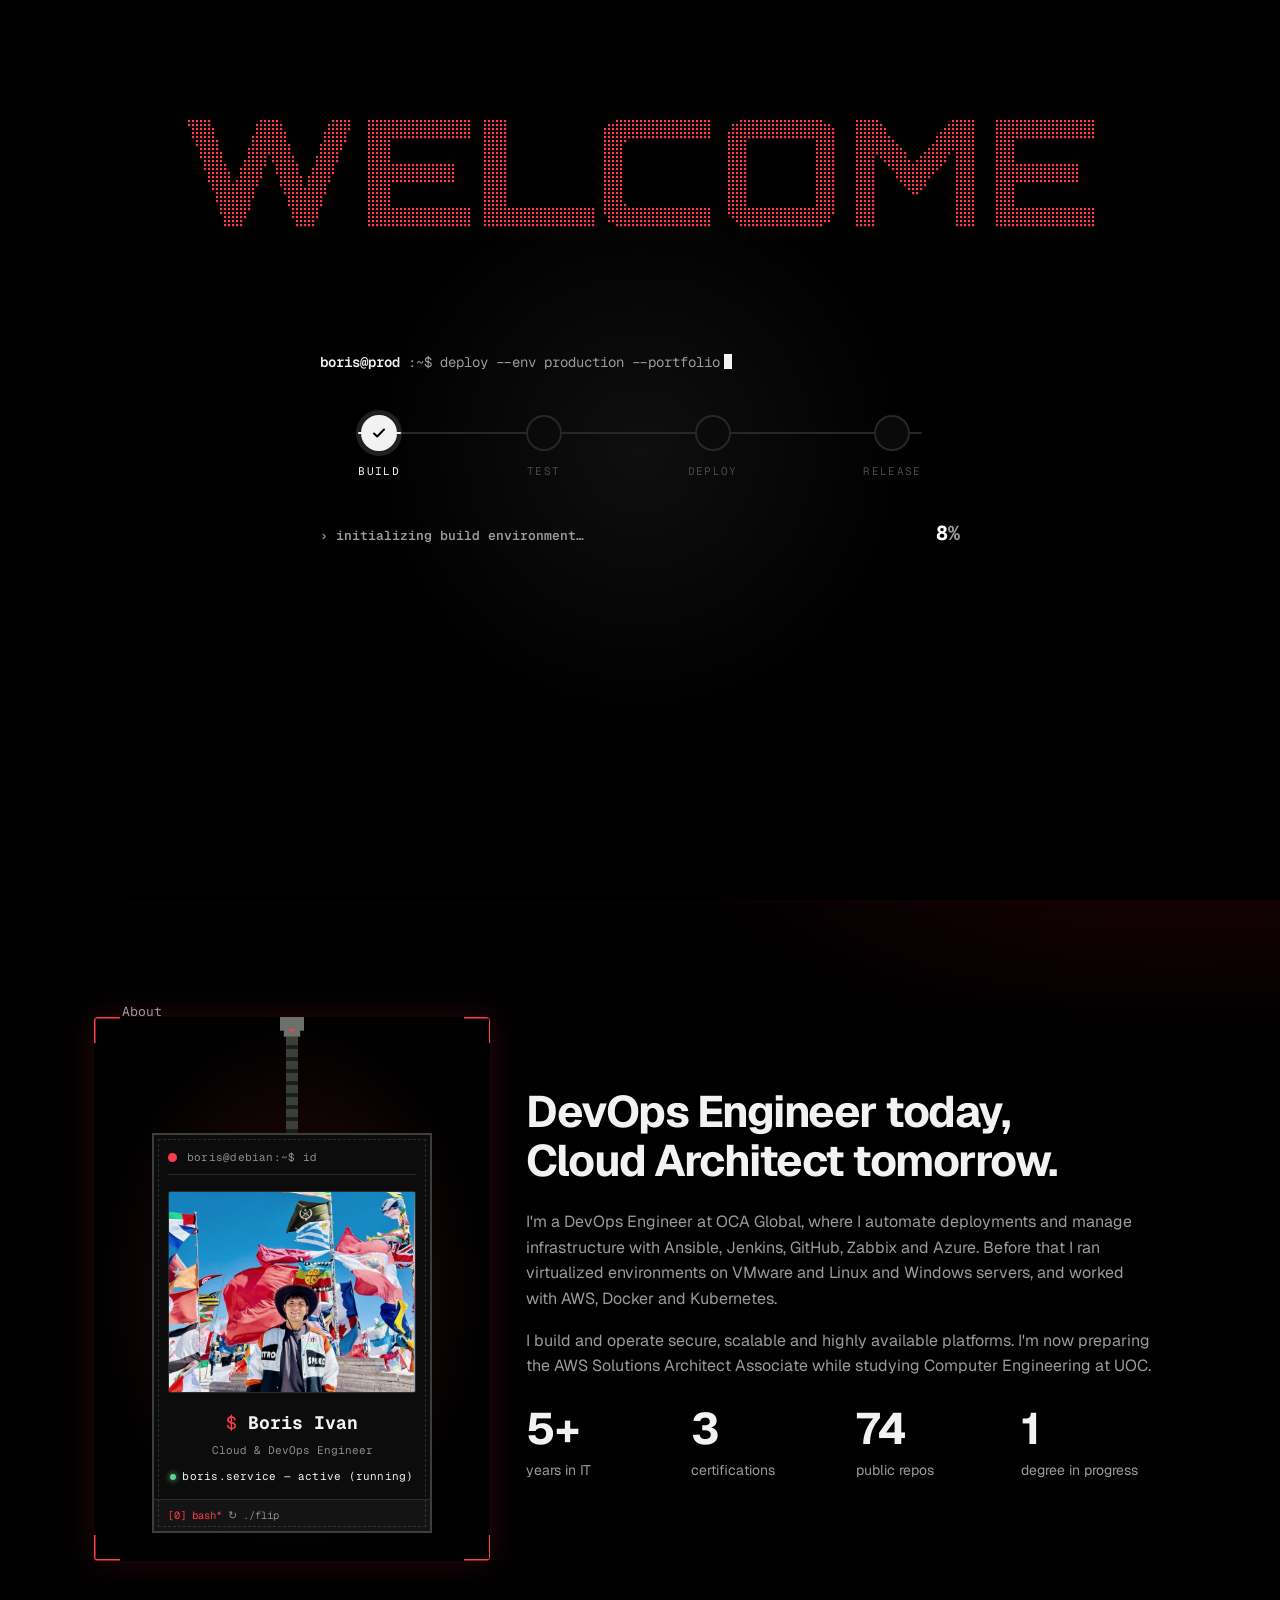
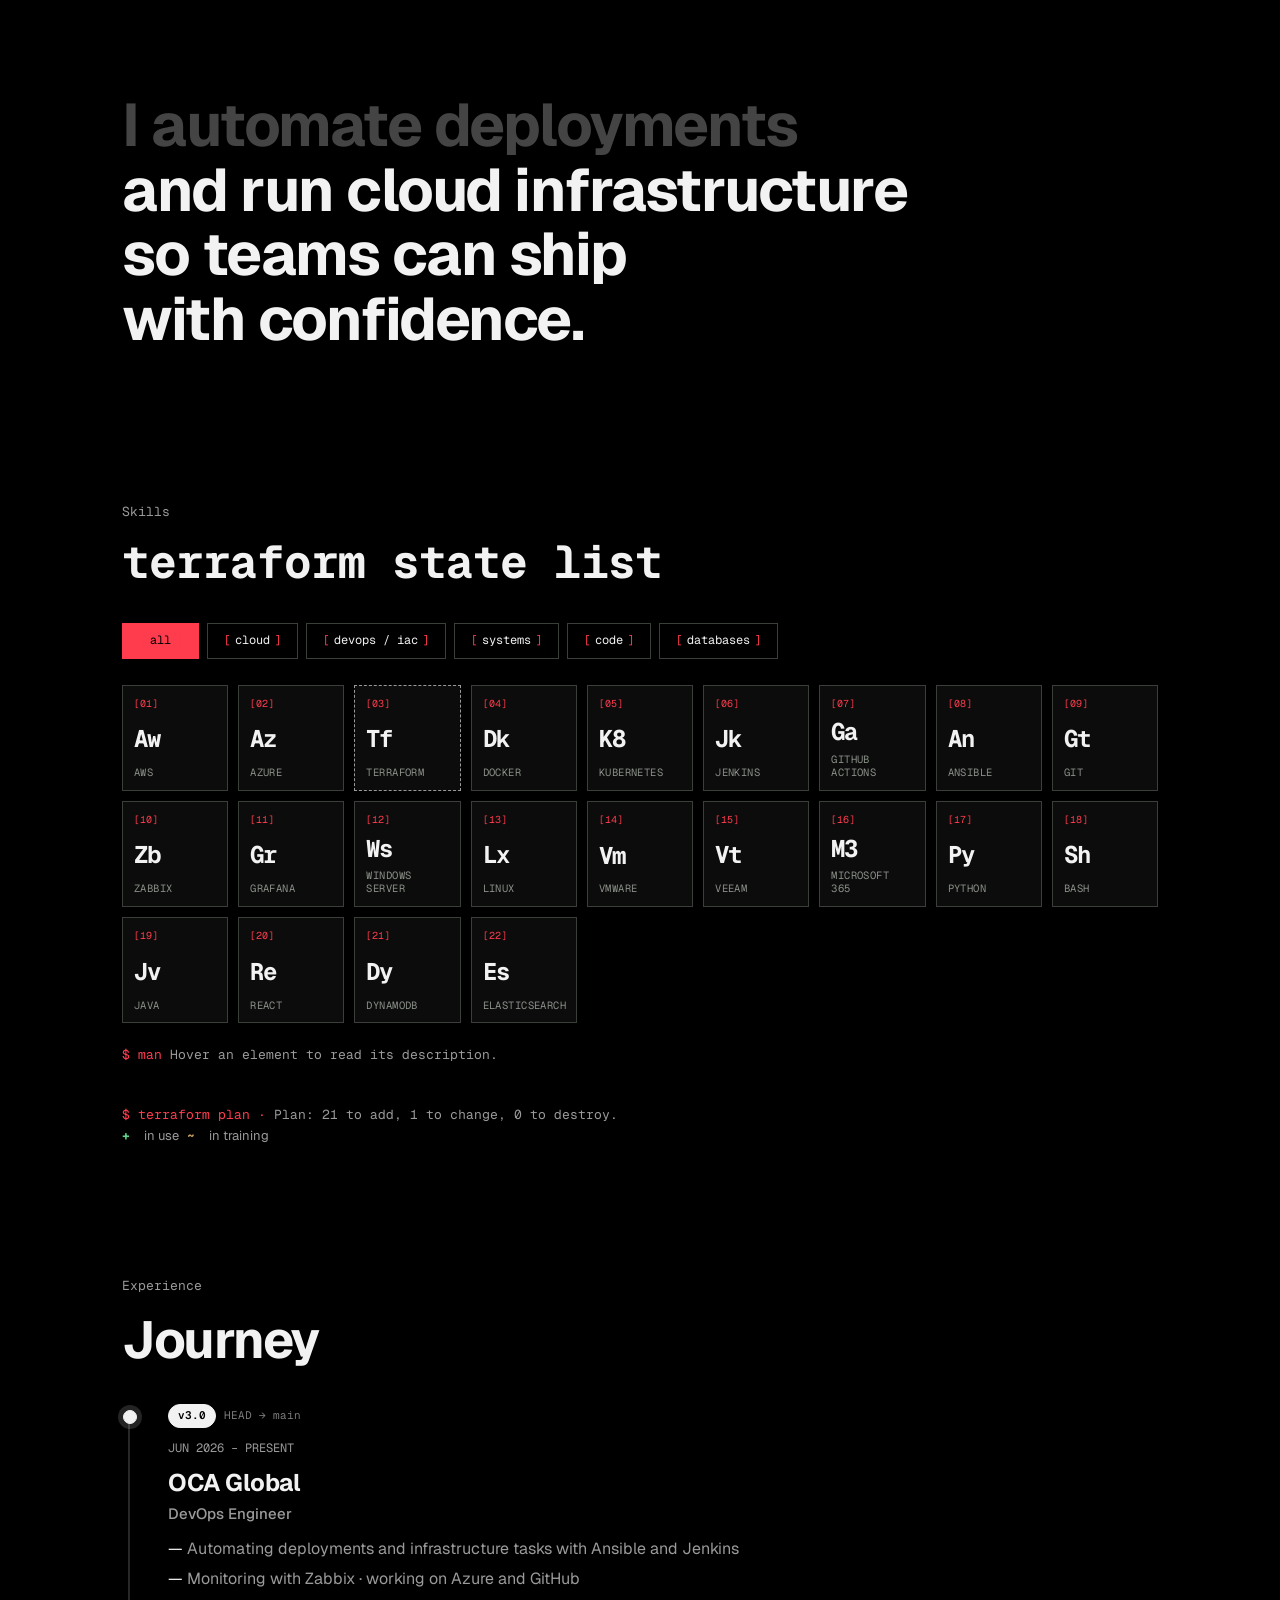
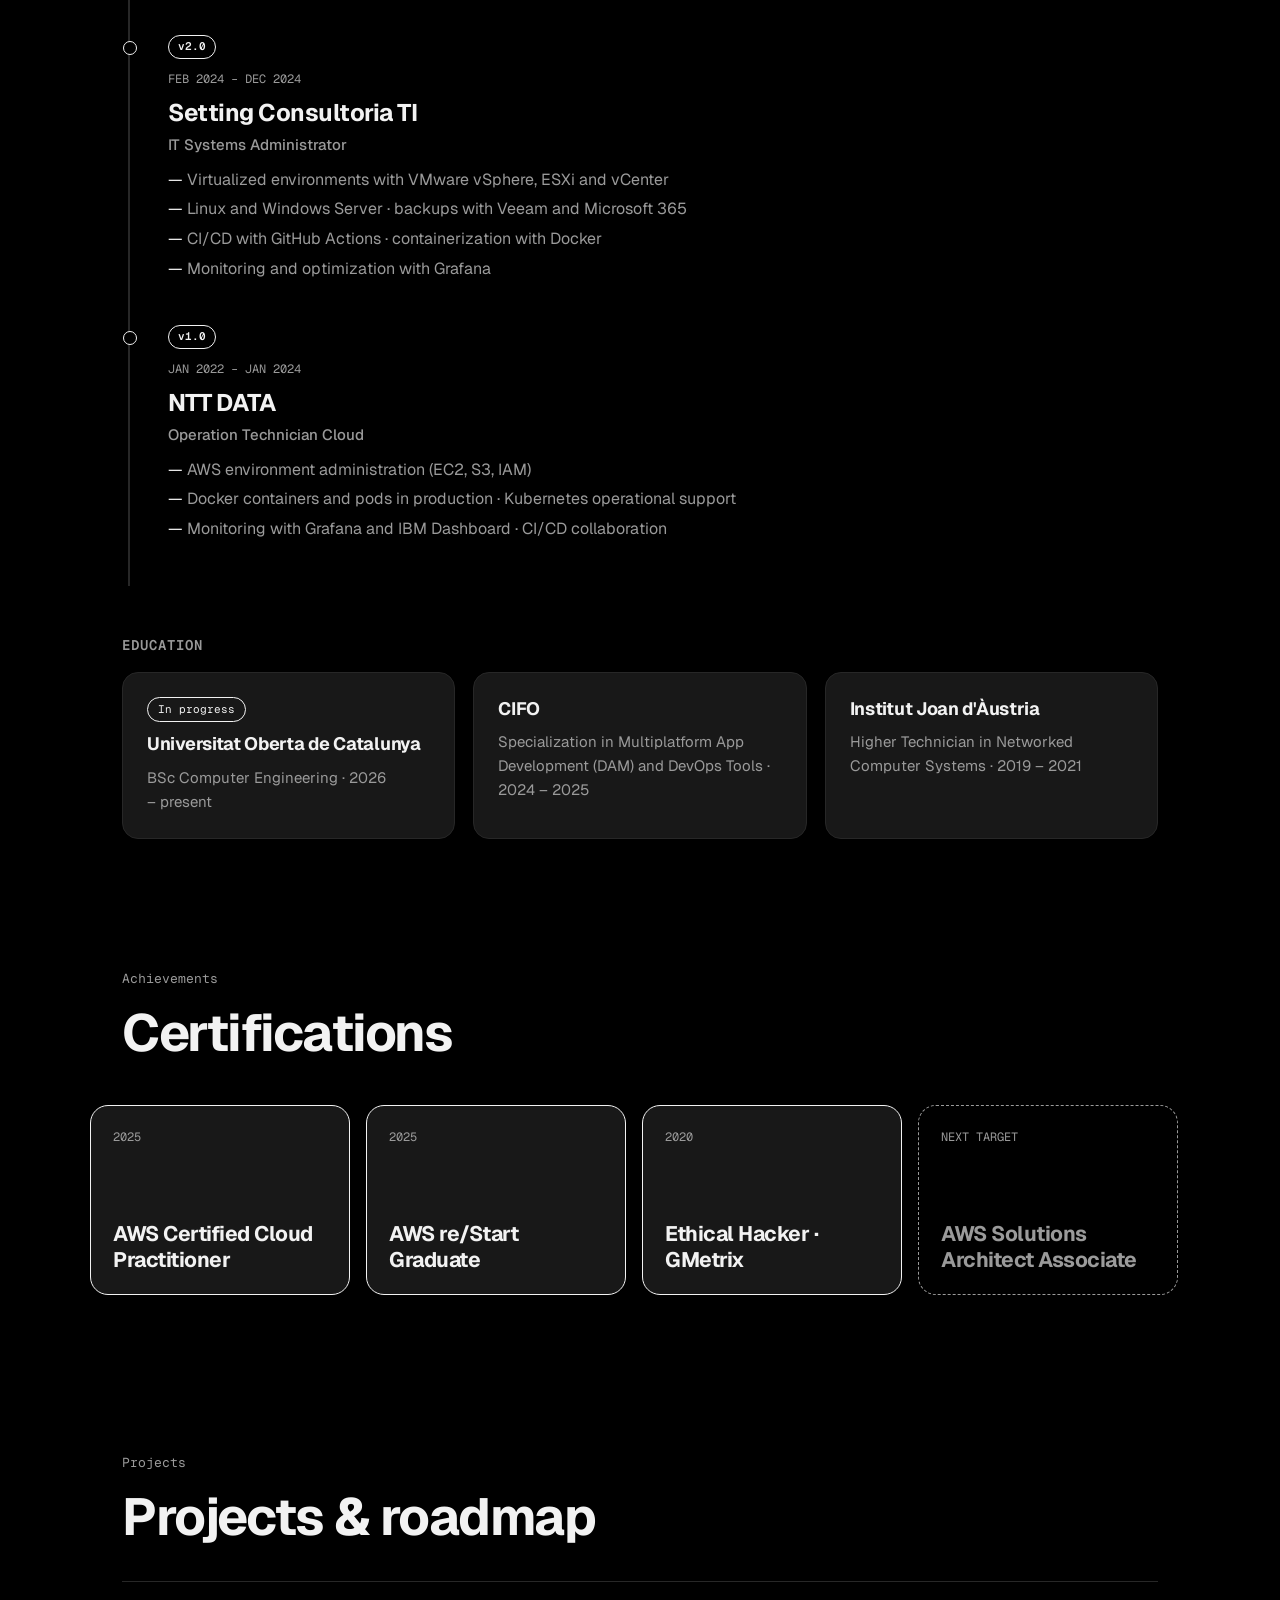
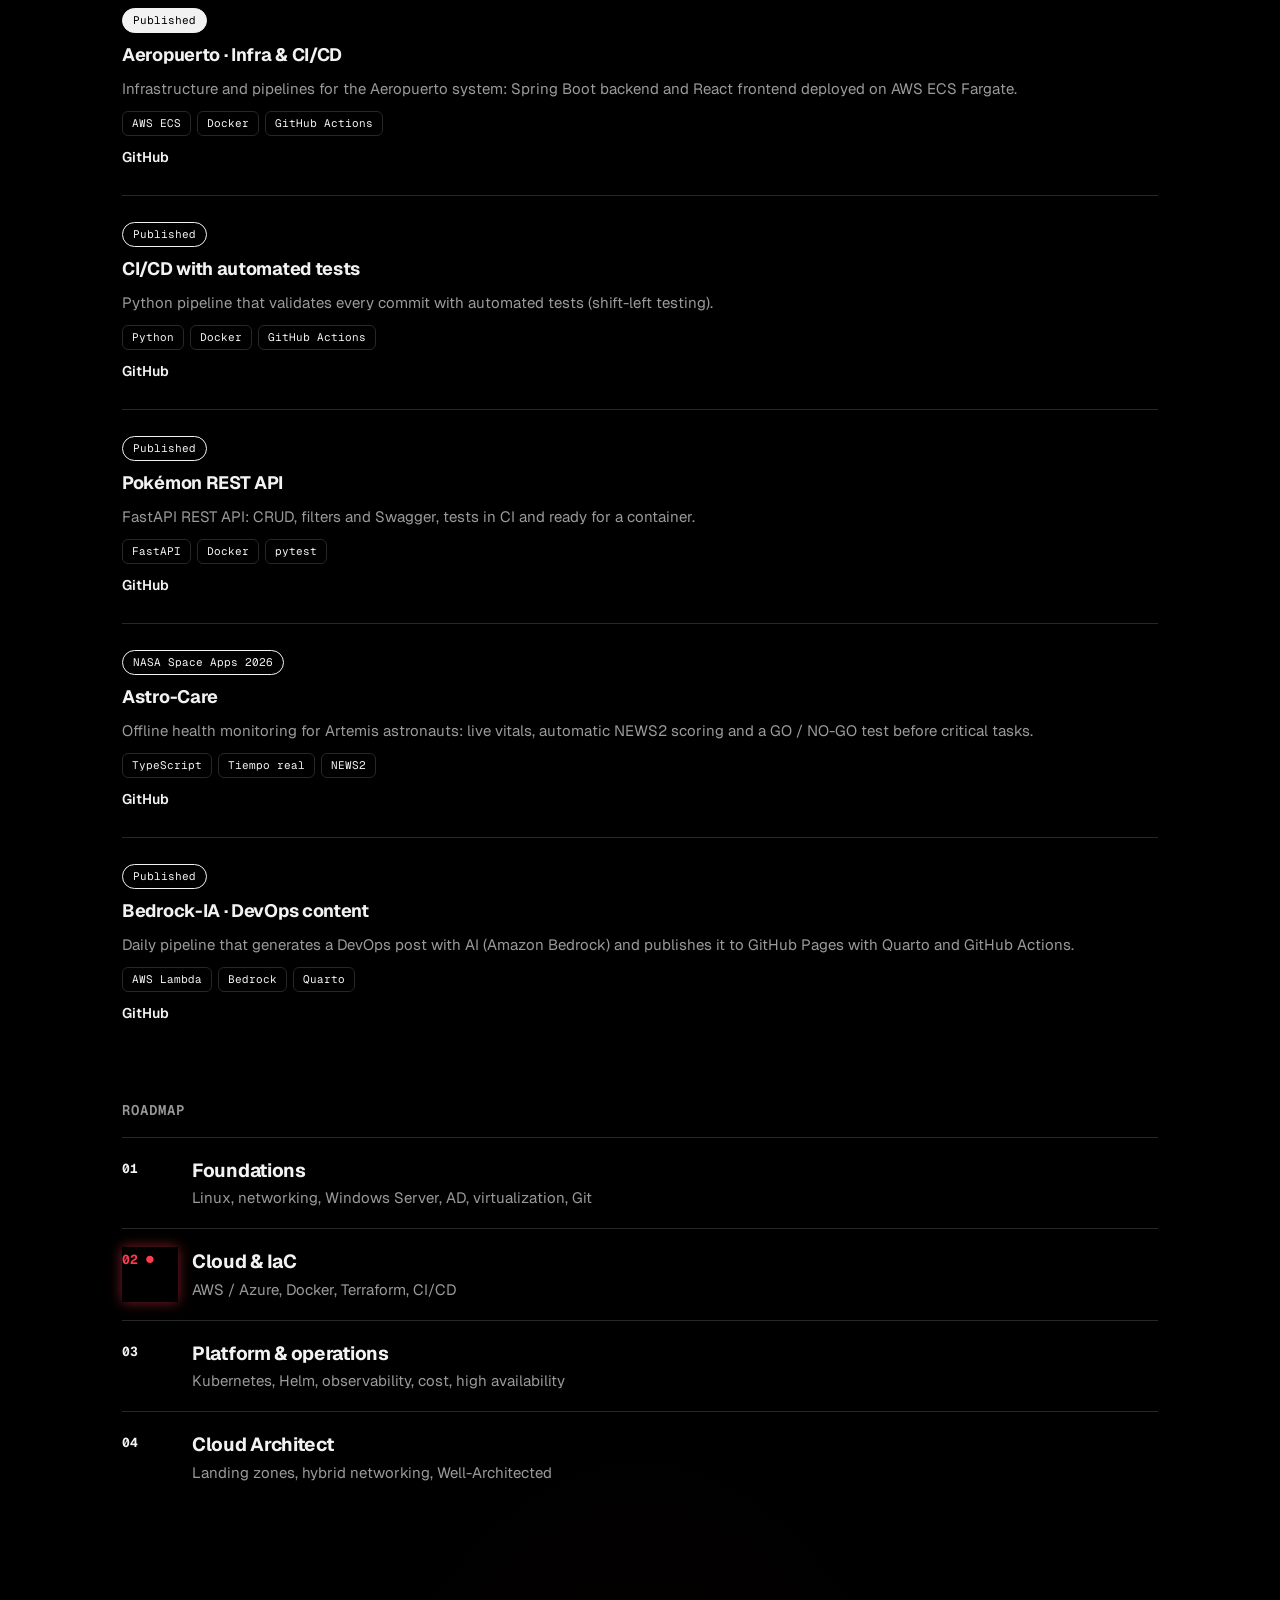
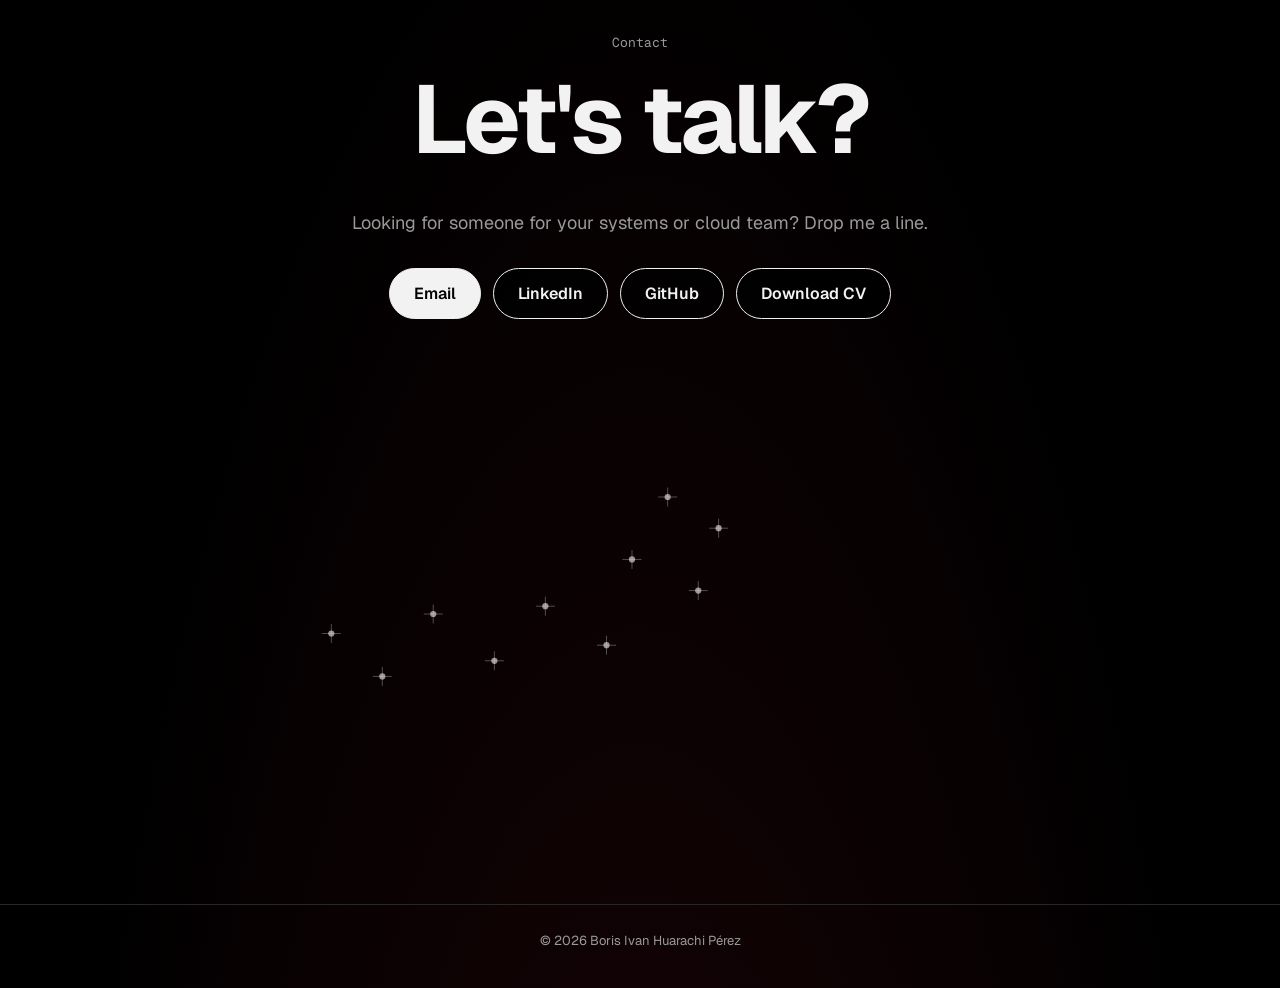
==== commit d35fa428: "Footer: Tux constellation and day-by-day motto" ====
--- a/index.html
+++ b/index.html
@@ -12,7 +12,7 @@
   <meta property="og:description" content="DevOps Engineer en OCA Global, camino a Cloud Architect." />
   <meta property="og:type" content="website" />
   <link href="https://fonts.googleapis.com/css2?family=Geist:wght@400;500;600;700&family=Geist+Mono:wght@400;600&family=Orbitron:wght@600;800&display=swap" rel="stylesheet" />
-  <link rel="stylesheet" href="styles.css?v=38" />
+  <link rel="stylesheet" href="styles.css?v=43" />
   <script>try{var d=document.documentElement;if(sessionStorage.getItem("intro"))d.classList.add("no-intro");d.dataset.theme=sessionStorage.getItem("pf-theme")||"dark"}catch(e){document.documentElement.dataset.theme="dark"}</script>
 </head>
 <body>
@@ -253,7 +253,7 @@
 
   <!-- Hidden: the Draco constellation. Brush the stars with the cursor and a dragon (and a Sun Tzu quote) appears -->
   <div class="sky" id="sky">
-    <blockquote class="sky-quote" id="sky-quote"><q data-i18n="sky.quote">Toda guerra se basa en el engaño.</q><cite data-i18n="sky.cite">— Sun Tzu · El arte de la guerra</cite></blockquote>
+    <blockquote class="sky-quote" id="sky-quote"><q data-i18n="sky.quote">No paso a paso, día a día.</q></blockquote>
   </div>
 
   <footer class="footer">© 2026 Boris Ivan Huarachi Pérez</footer>
@@ -268,7 +268,7 @@
       <p class="egg-sig" aria-hidden="true">$ echo "gracias por enseñarnos a imaginar" <i class="caret"></i></p>
     </div>
   </div>
-  <script src="intro.js?v=21"></script>
-  <script src="script.js?v=21"></script>
+  <script src="intro.js?v=43"></script>
+  <script src="script.js?v=40"></script>
 </body>
 </html>
--- a/styles.css
+++ b/styles.css
@@ -746,3 +746,7 @@
 .id-face { padding-bottom: 46px; }
 .id-photo { height: 206px; }
 .id-svc { margin-top: 6px; }
+
+/* Tux nodes glow in once the penguin has been drawn */
+.sky .dragon .tuxnode { fill: currentColor; opacity: 0; }
+.sky.done .dragon .tuxnode { animation: skyfade .8s 2.2s forwards; filter: drop-shadow(0 0 4px currentColor); }
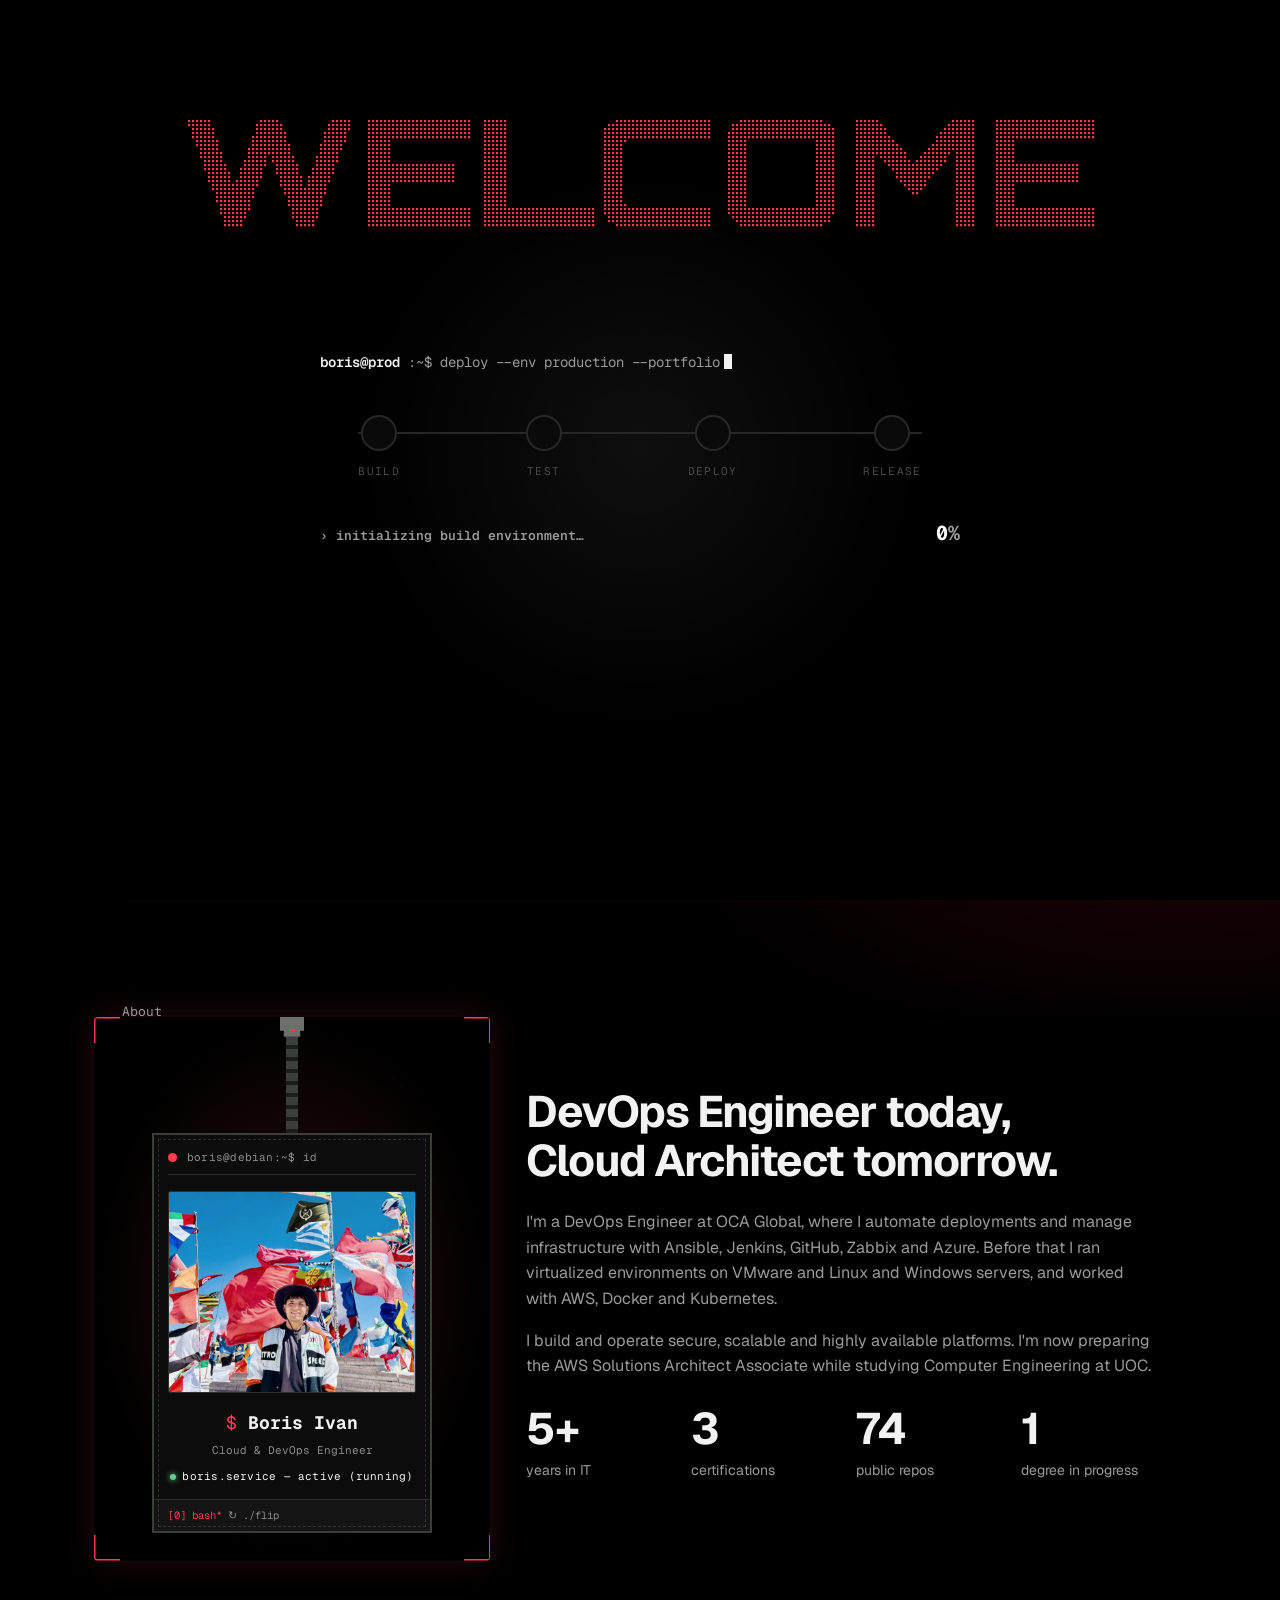
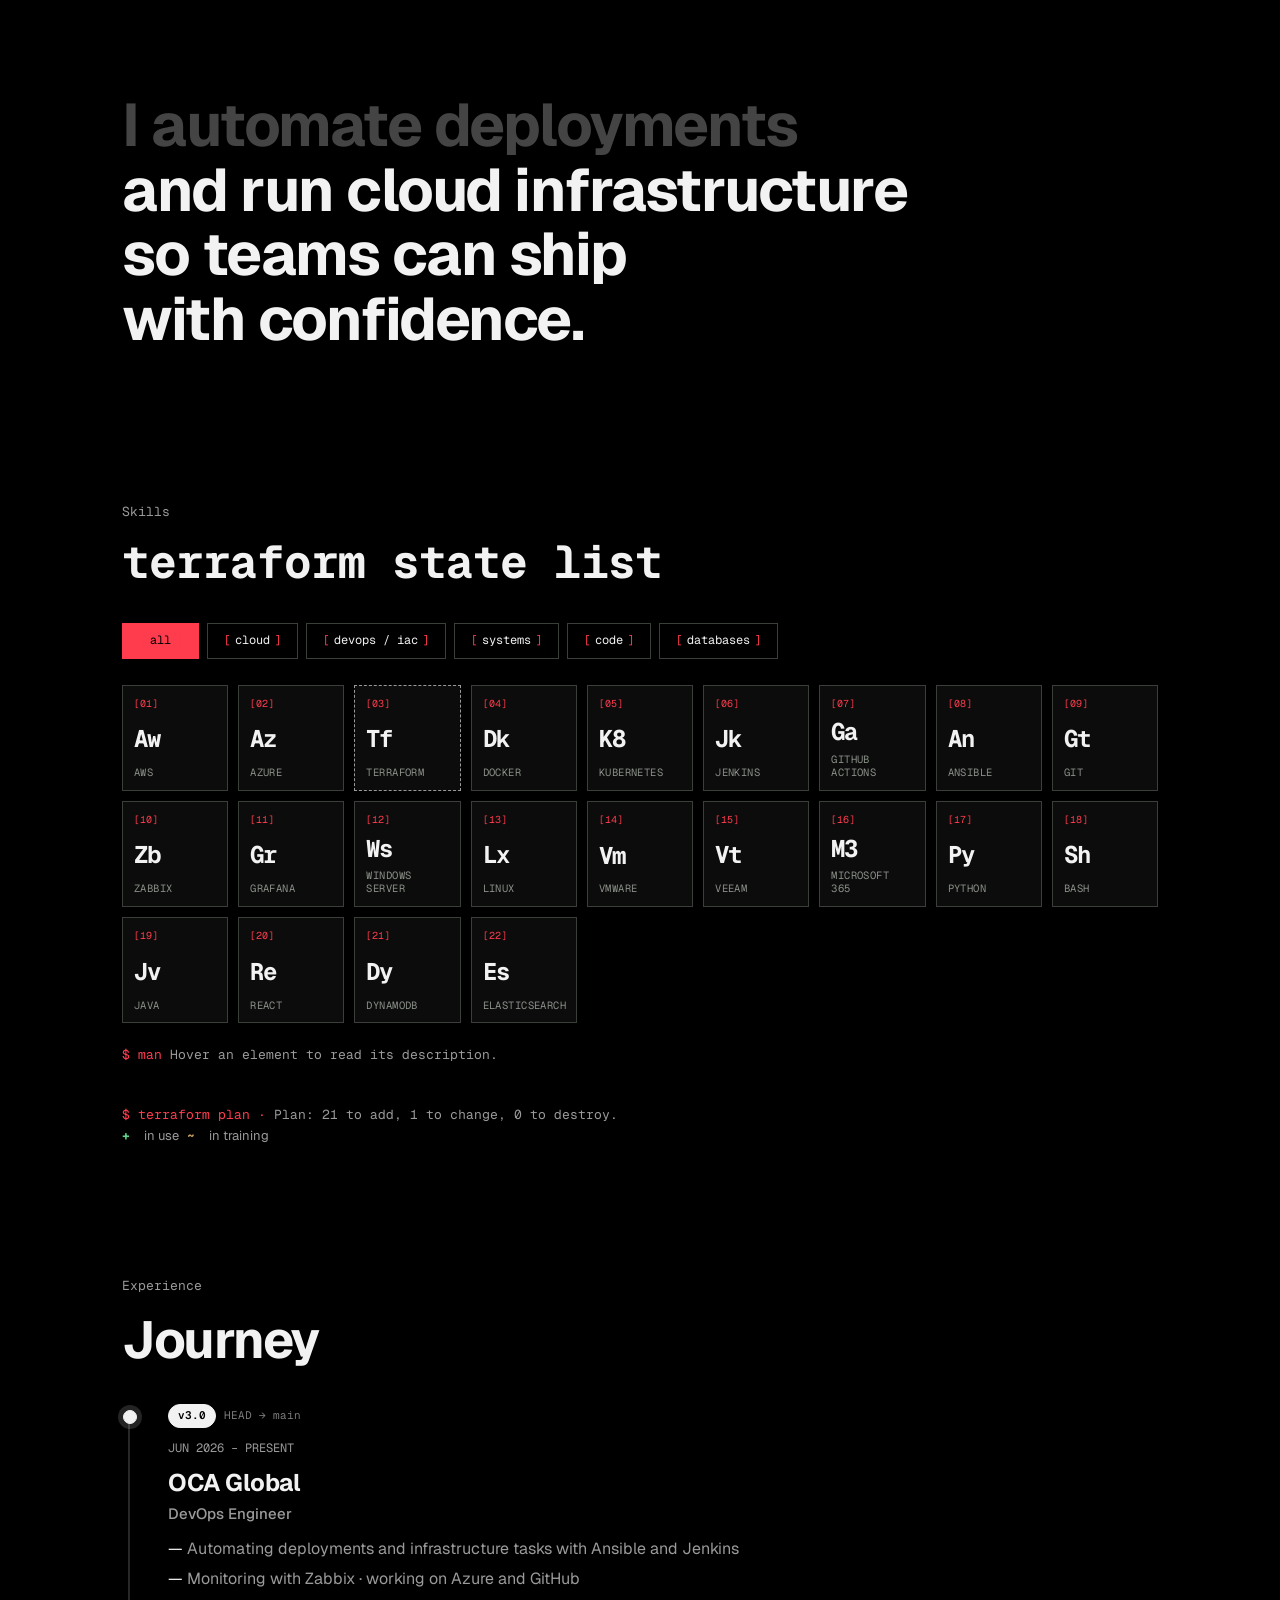
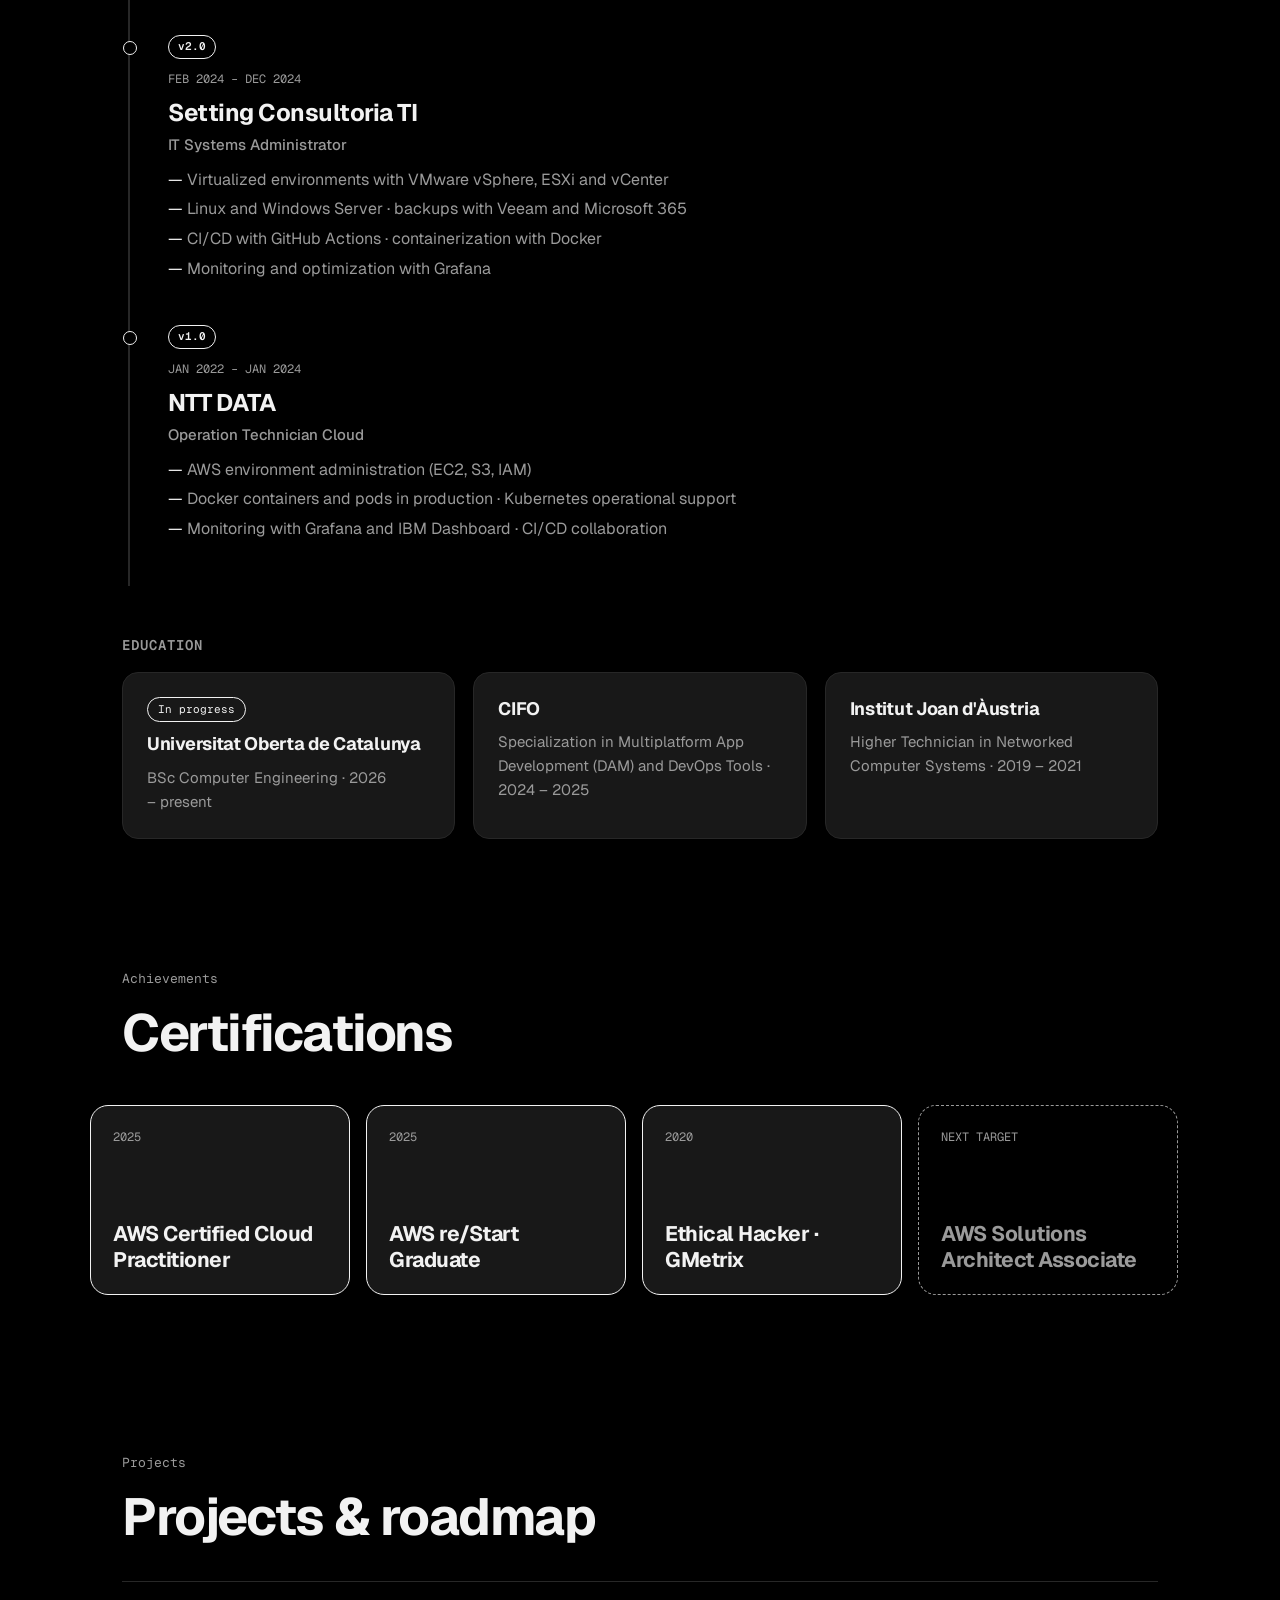
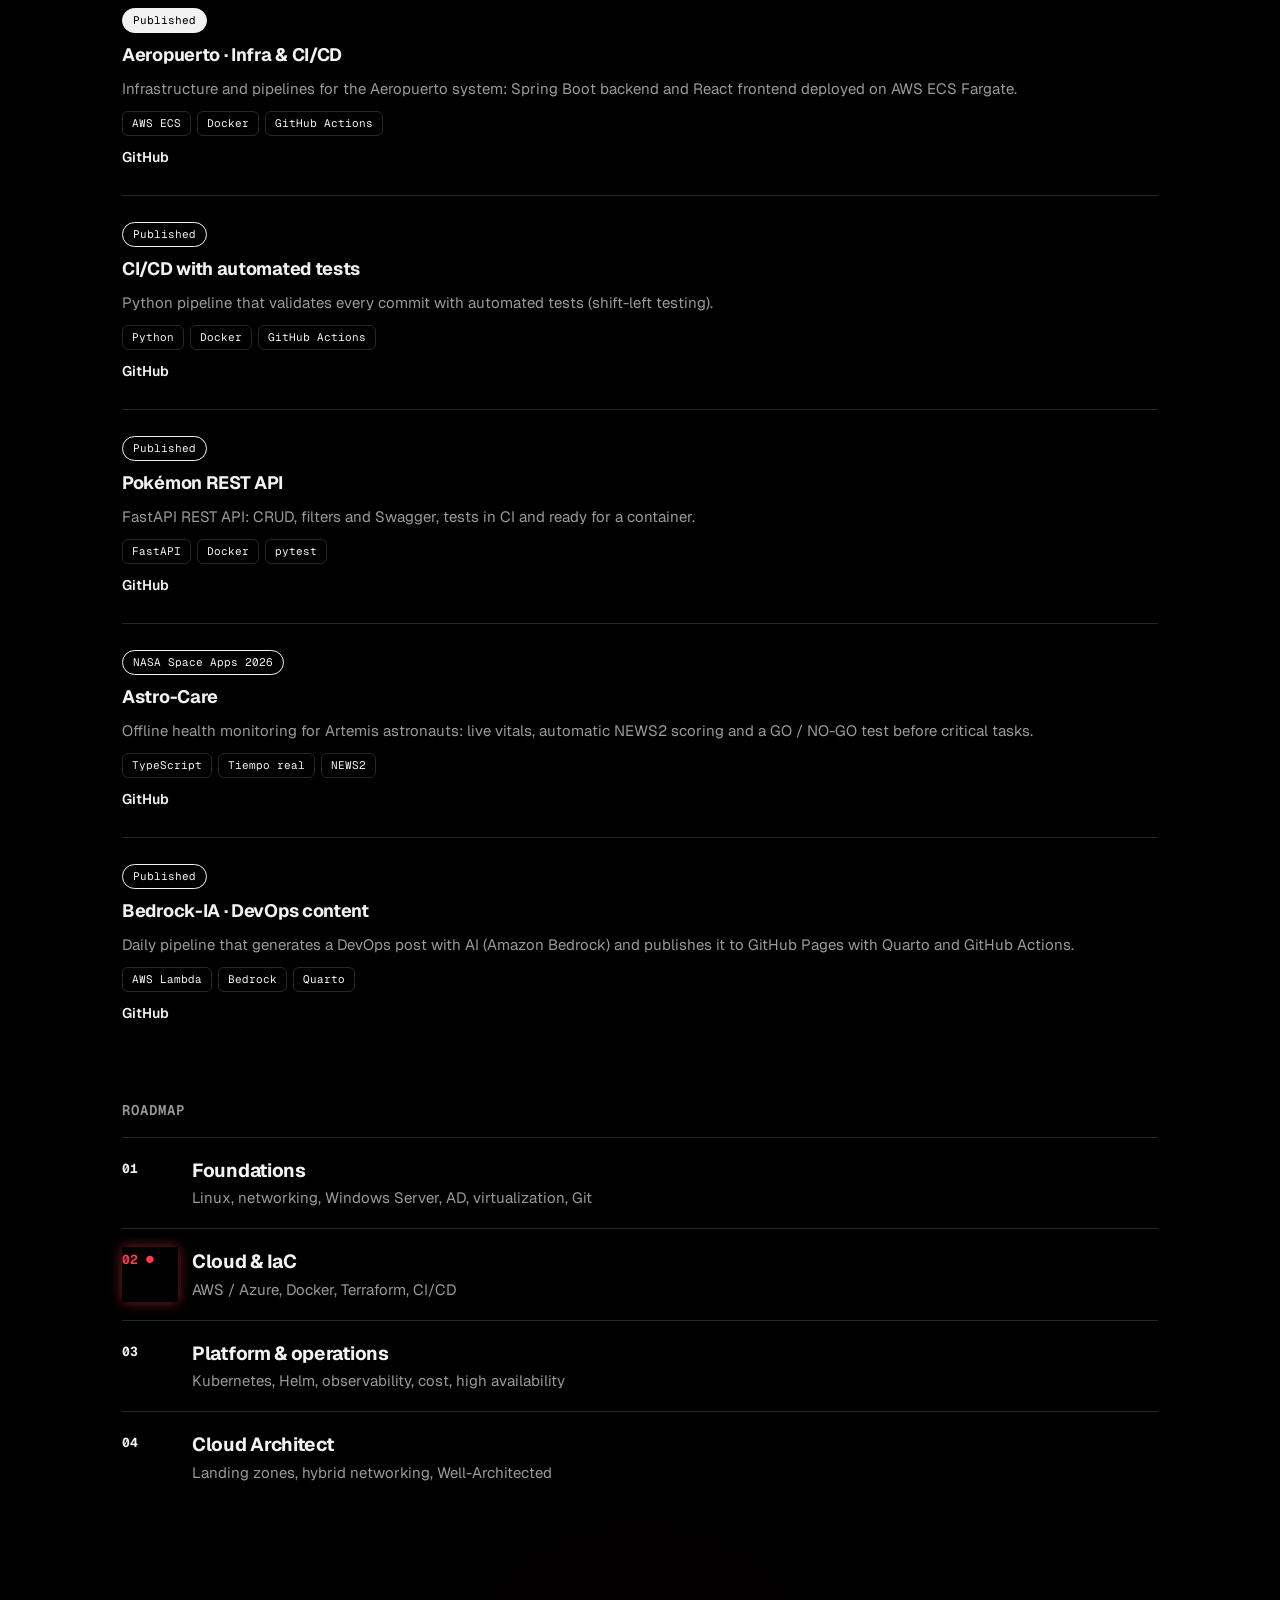
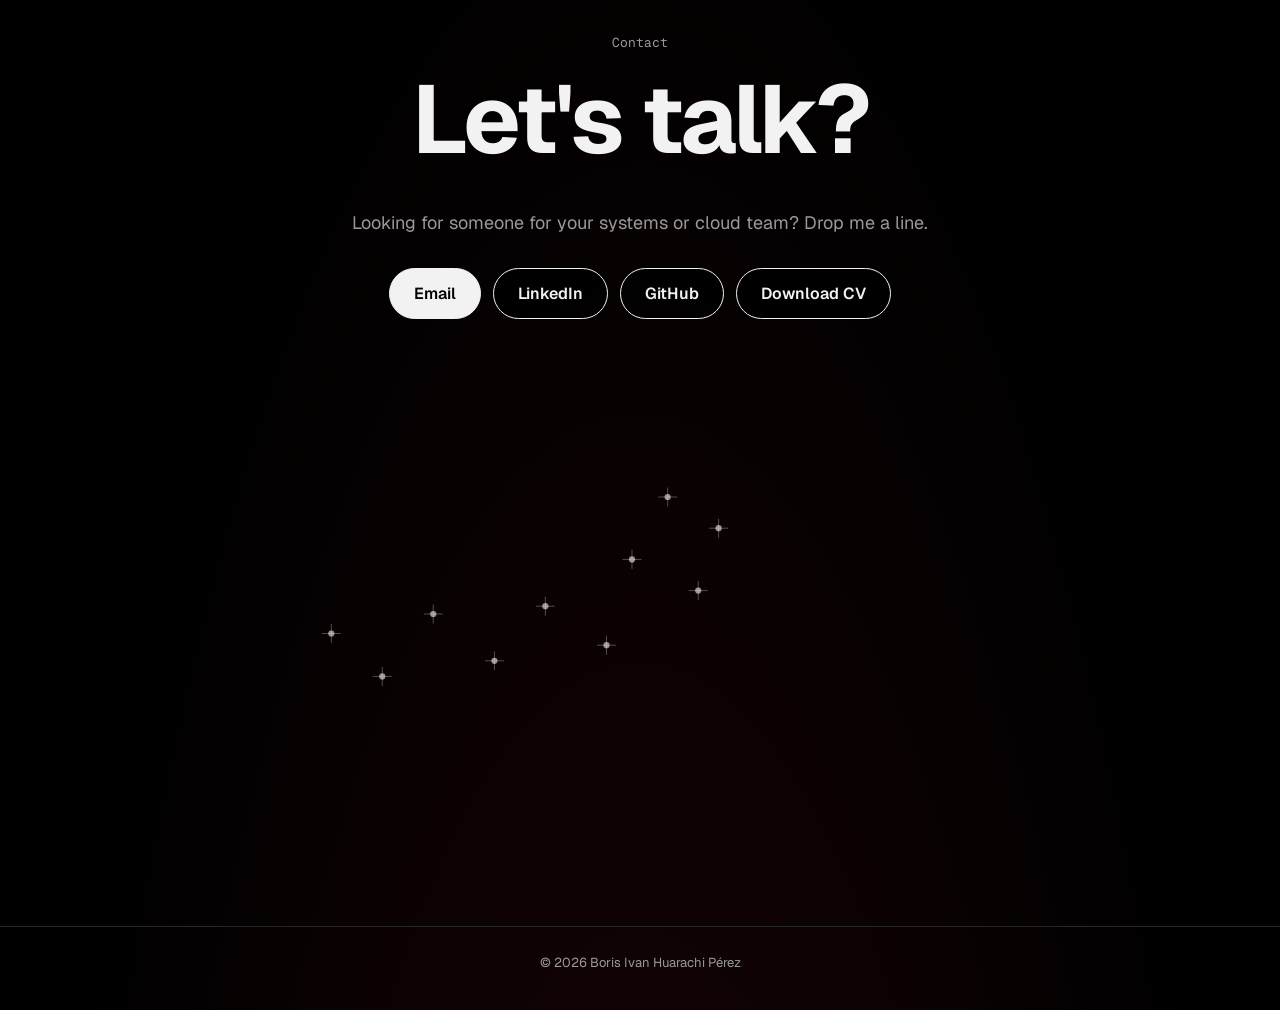
==== commit 3bb02443: "Footer: Torvalds quote and Tux from the Linux logo" ====
--- a/index.html
+++ b/index.html
@@ -12,7 +12,7 @@
   <meta property="og:description" content="DevOps Engineer en OCA Global, camino a Cloud Architect." />
   <meta property="og:type" content="website" />
   <link href="https://fonts.googleapis.com/css2?family=Geist:wght@400;500;600;700&family=Geist+Mono:wght@400;600&family=Orbitron:wght@600;800&display=swap" rel="stylesheet" />
-  <link rel="stylesheet" href="styles.css?v=43" />
+  <link rel="stylesheet" href="styles.css?v=45" />
   <script>try{var d=document.documentElement;if(sessionStorage.getItem("intro"))d.classList.add("no-intro");d.dataset.theme=sessionStorage.getItem("pf-theme")||"dark"}catch(e){document.documentElement.dataset.theme="dark"}</script>
 </head>
 <body>
@@ -253,7 +253,7 @@
 
   <!-- Hidden: the Draco constellation. Brush the stars with the cursor and a dragon (and a Sun Tzu quote) appears -->
   <div class="sky" id="sky">
-    <blockquote class="sky-quote" id="sky-quote"><q data-i18n="sky.quote">No paso a paso, día a día.</q></blockquote>
+    <blockquote class="sky-quote" id="sky-quote"><q data-i18n="sky.quote">Talk is cheap. Show me the code.</q><cite data-i18n="sky.cite">— Linus Torvalds</cite></blockquote>
   </div>
 
   <footer class="footer">© 2026 Boris Ivan Huarachi Pérez</footer>
@@ -268,7 +268,7 @@
       <p class="egg-sig" aria-hidden="true">$ echo "gracias por enseñarnos a imaginar" <i class="caret"></i></p>
     </div>
   </div>
-  <script src="intro.js?v=43"></script>
+  <script src="intro.js?v=45"></script>
   <script src="script.js?v=40"></script>
 </body>
 </html>
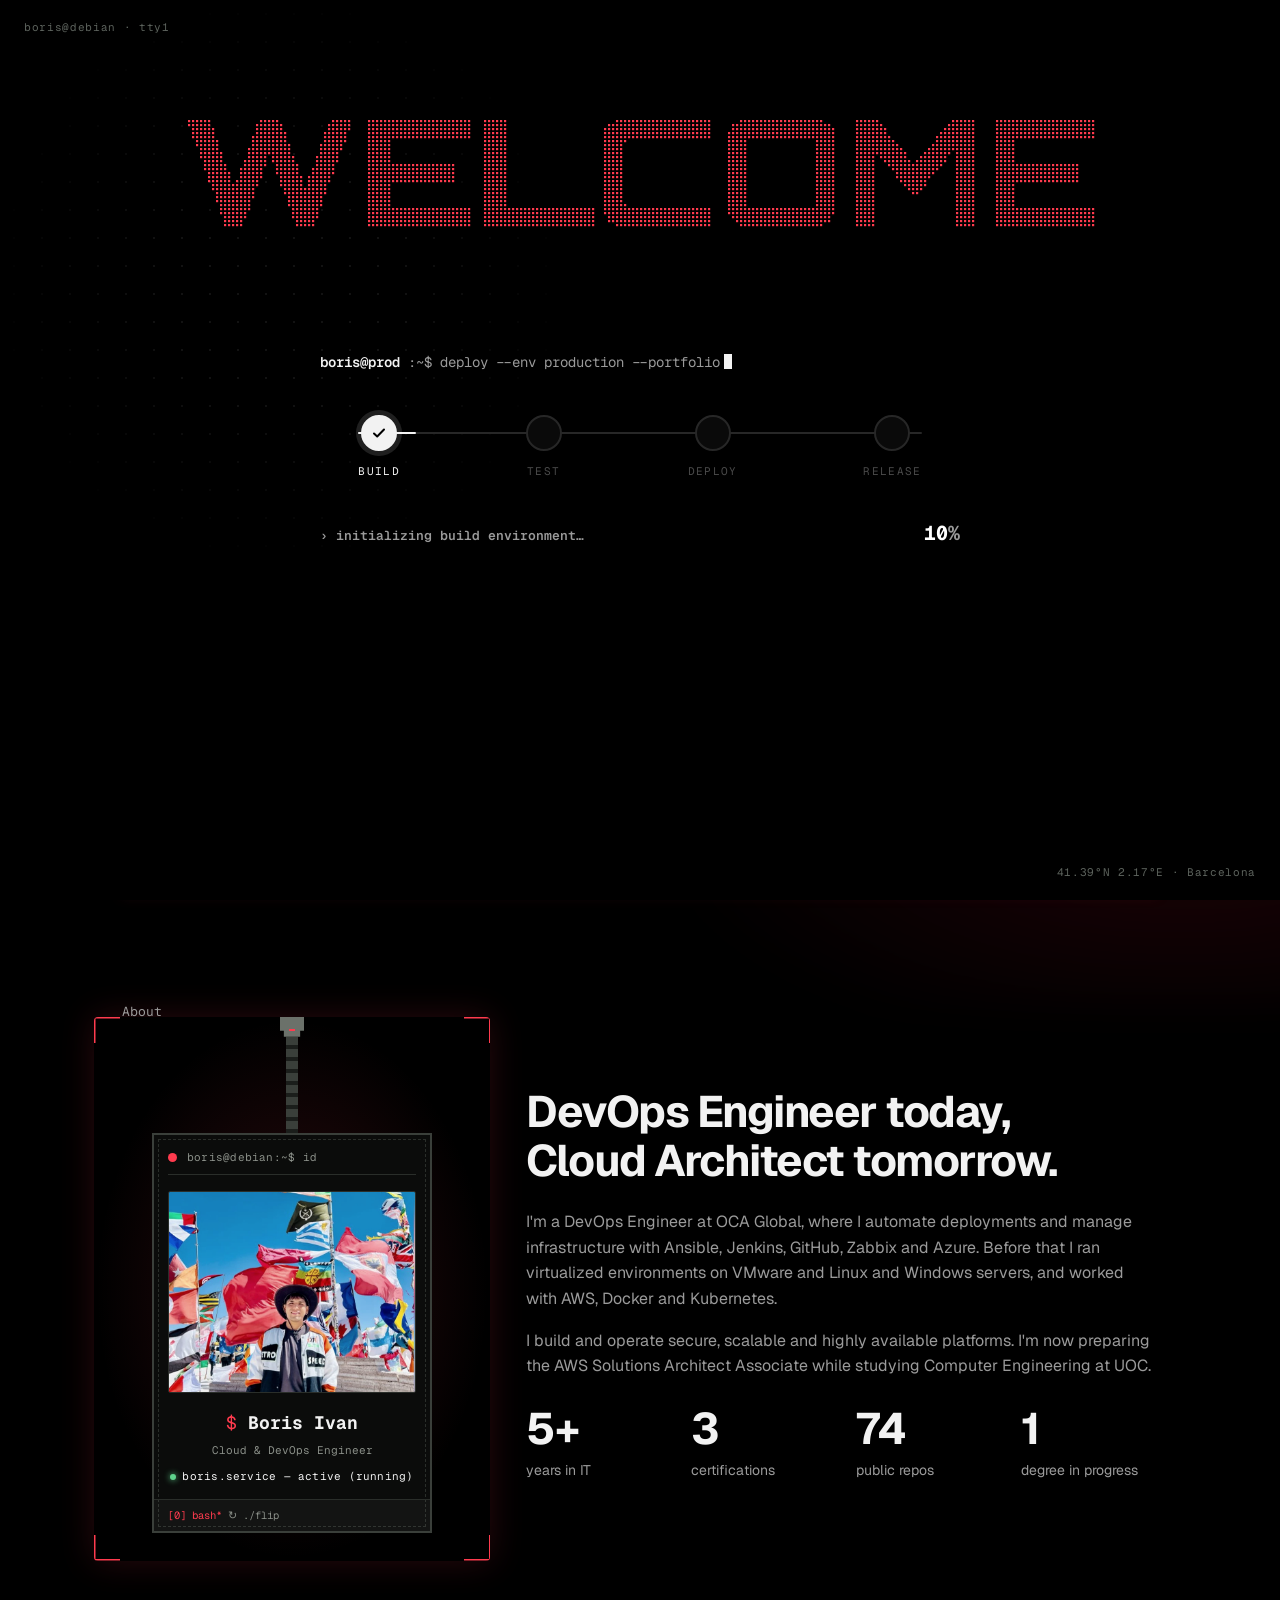
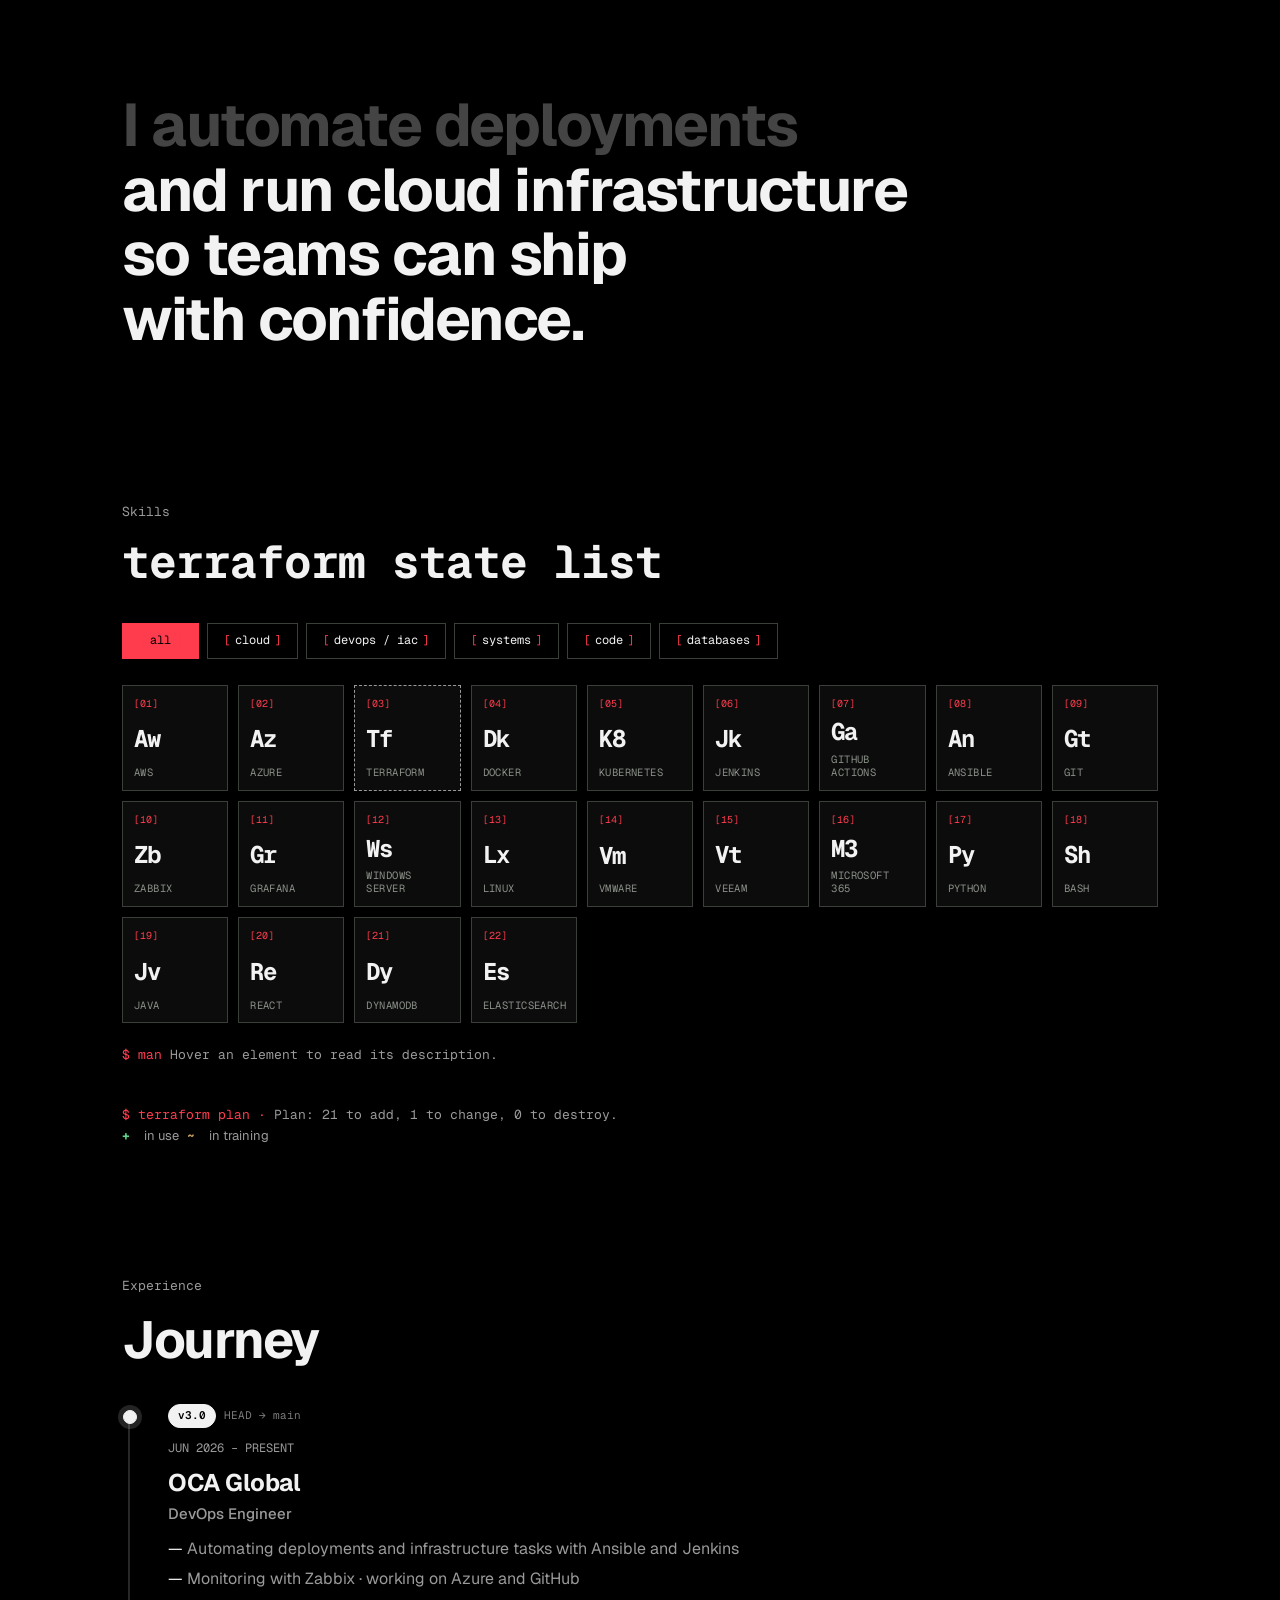
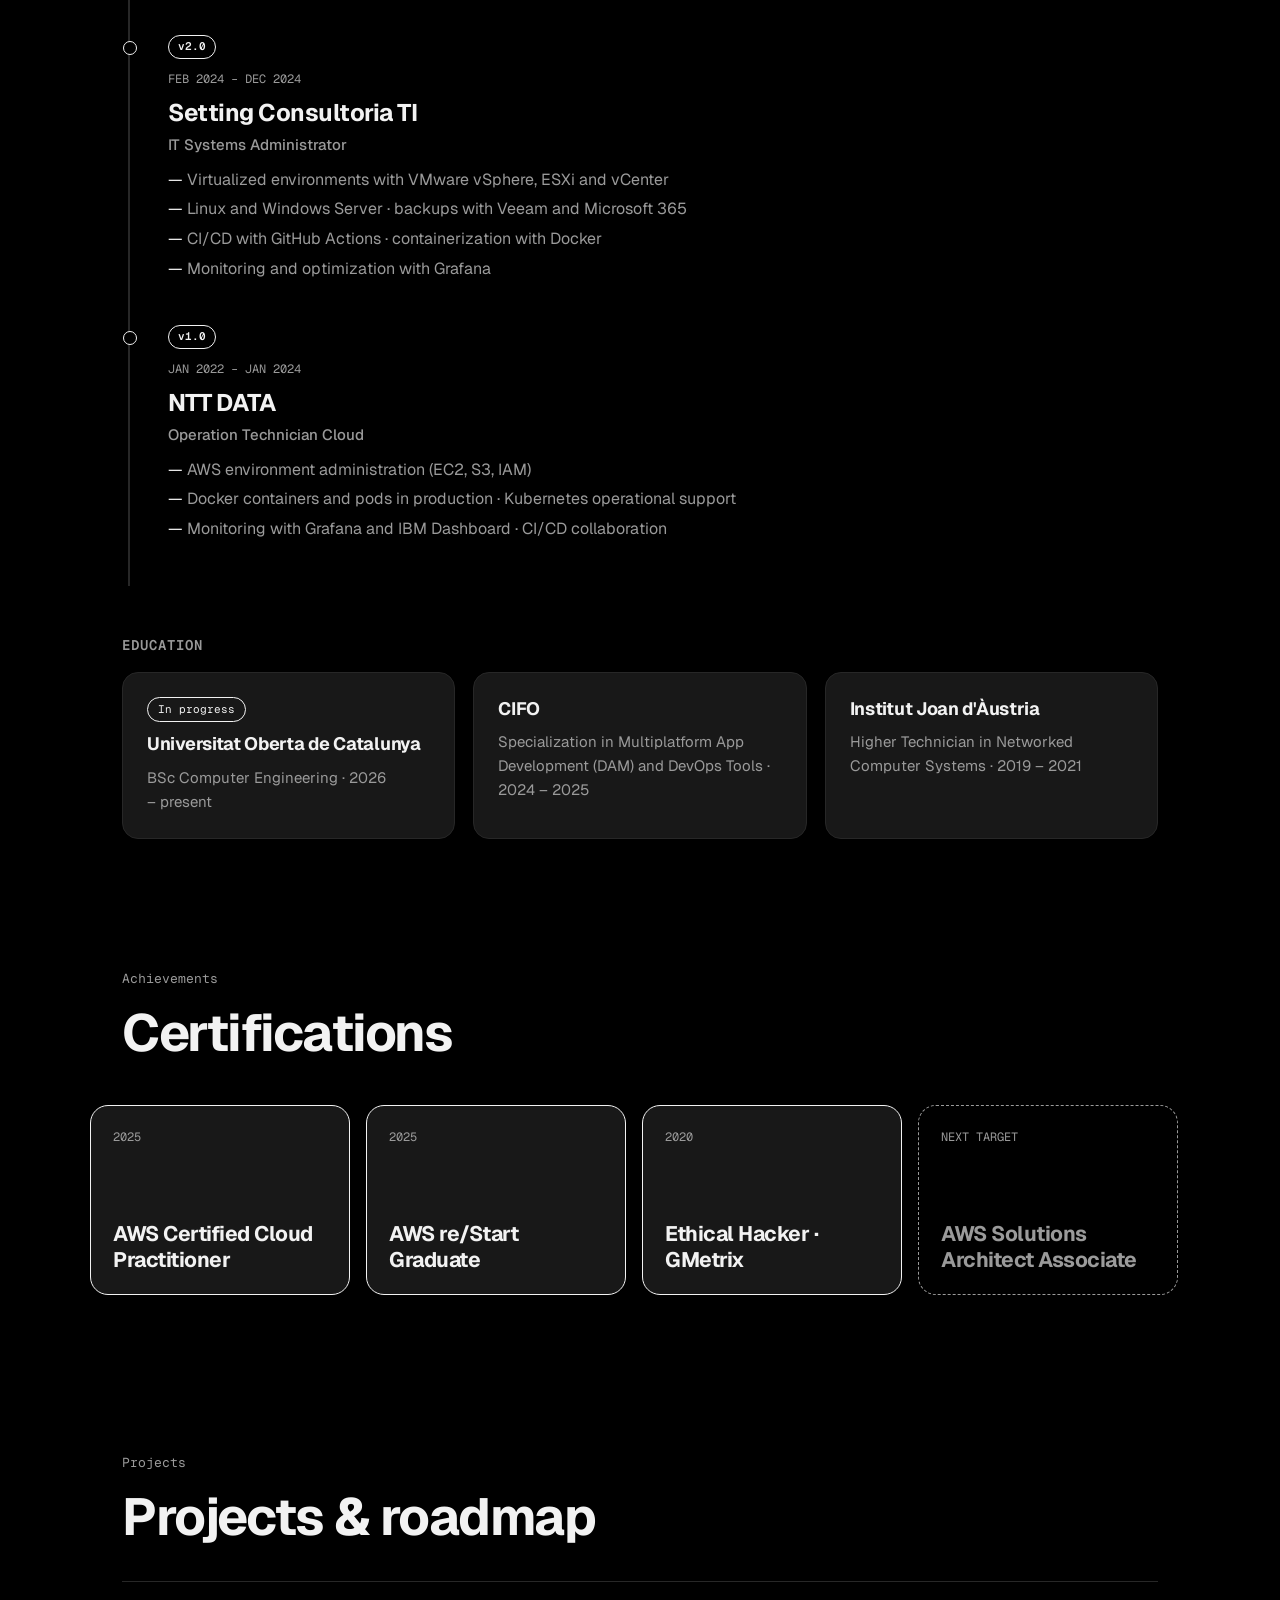
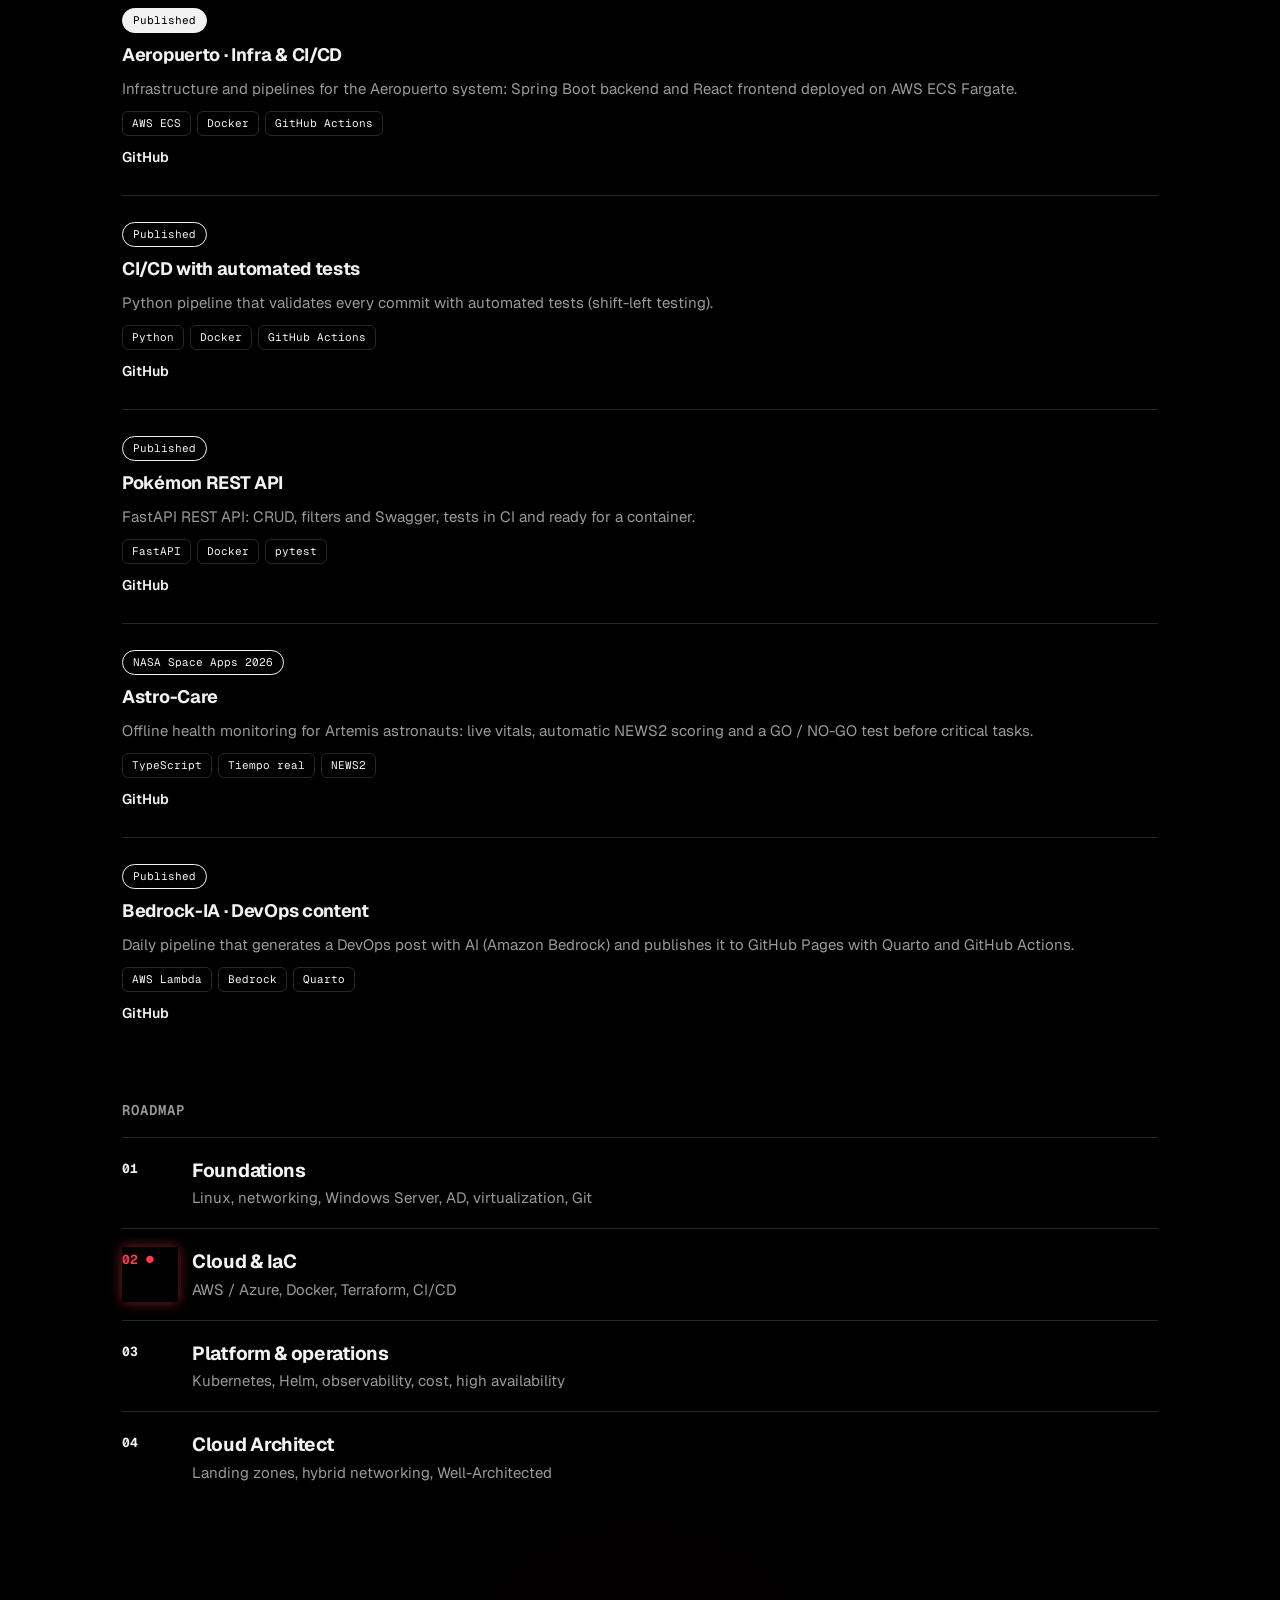
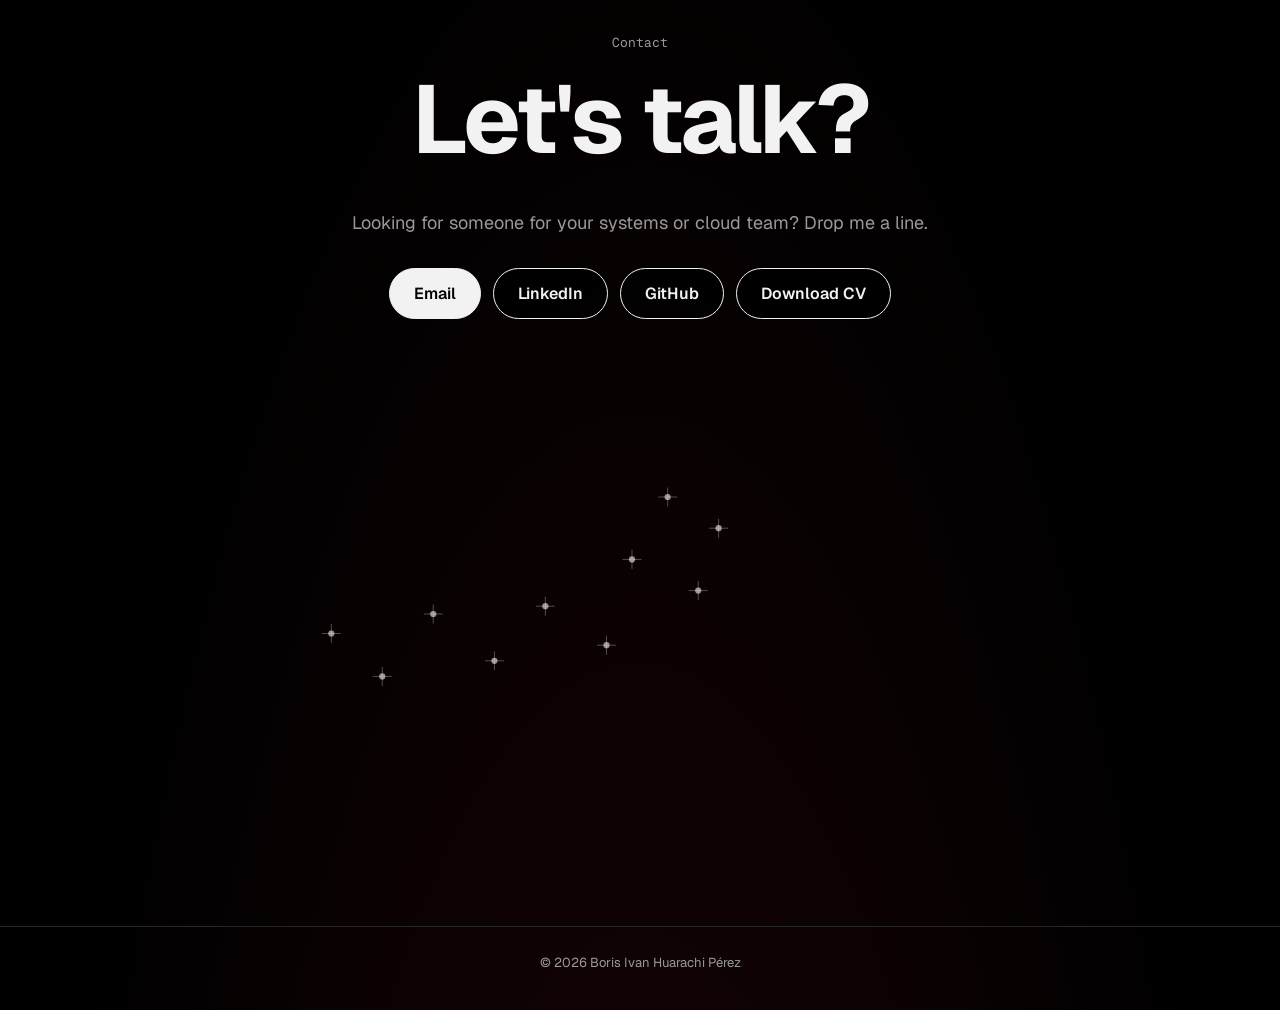
==== commit 5c3d949d: "Intro: quiet grid texture and corner metadata" ====
--- a/index.html
+++ b/index.html
@@ -12,13 +12,15 @@
   <meta property="og:description" content="DevOps Engineer en OCA Global, camino a Cloud Architect." />
   <meta property="og:type" content="website" />
   <link href="https://fonts.googleapis.com/css2?family=Geist:wght@400;500;600;700&family=Geist+Mono:wght@400;600&family=Orbitron:wght@600;800&display=swap" rel="stylesheet" />
-  <link rel="stylesheet" href="styles.css?v=45" />
+  <link rel="stylesheet" href="styles.css?v=46" />
   <script>try{var d=document.documentElement;if(sessionStorage.getItem("intro"))d.classList.add("no-intro");d.dataset.theme=sessionStorage.getItem("pf-theme")||"dark"}catch(e){document.documentElement.dataset.theme="dark"}</script>
 </head>
 <body>
   <div class="intro" id="intro" role="status" aria-label="Cargando">
     <canvas class="intro-portrait" id="intro-portrait" aria-hidden="true"></canvas>
     <canvas class="intro-dots" id="intro-dots" aria-hidden="true"></canvas>
+  <div class="intro-meta intro-meta-tl" aria-hidden="true">boris@debian · tty1</div>
+  <div class="intro-meta intro-meta-br" aria-hidden="true">41.39°N 2.17°E · Barcelona</div>
     <div class="intro-box">
       <p class="intro-cmd"><span class="u">boris@prod</span><span class="d"> :~$ </span><span id="intro-typed"></span><i class="caret"></i></p>
       <ul class="intro-log" id="intro-log" aria-hidden="true"></ul>
@@ -268,7 +270,7 @@
       <p class="egg-sig" aria-hidden="true">$ echo "gracias por enseñarnos a imaginar" <i class="caret"></i></p>
     </div>
   </div>
-  <script src="intro.js?v=45"></script>
+  <script src="intro.js?v=46"></script>
   <script src="script.js?v=40"></script>
 </body>
 </html>
--- a/styles.css
+++ b/styles.css
@@ -750,3 +750,10 @@
 /* Tux nodes glow in once the penguin has been drawn */
 .sky .dragon .tuxnode { fill: currentColor; opacity: 0; }
 .sky.done .dragon .tuxnode { animation: skyfade .8s 2.2s forwards; filter: drop-shadow(0 0 4px currentColor); }
+
+/* intro: quiet texture and corner metadata */
+.intro::before { content: ""; position: absolute; inset: 0; pointer-events: none; background-image: radial-gradient(rgba(255, 255, 255, .07) 1px, transparent 1px); background-size: 28px 28px; -webkit-mask-image: radial-gradient(ellipse at 50% 50%, #000 30%, transparent 75%); mask-image: radial-gradient(ellipse at 50% 50%, #000 30%, transparent 75%); }
+.intro-meta { position: absolute; font: 11px/1 var(--mono); letter-spacing: .06em; color: #5c625c; pointer-events: none; }
+.intro-meta-tl { top: 22px; left: 24px; }
+.intro-meta-br { bottom: 22px; right: 24px; }
+@media (max-width: 600px) { .intro-meta { font-size: 10px; } }
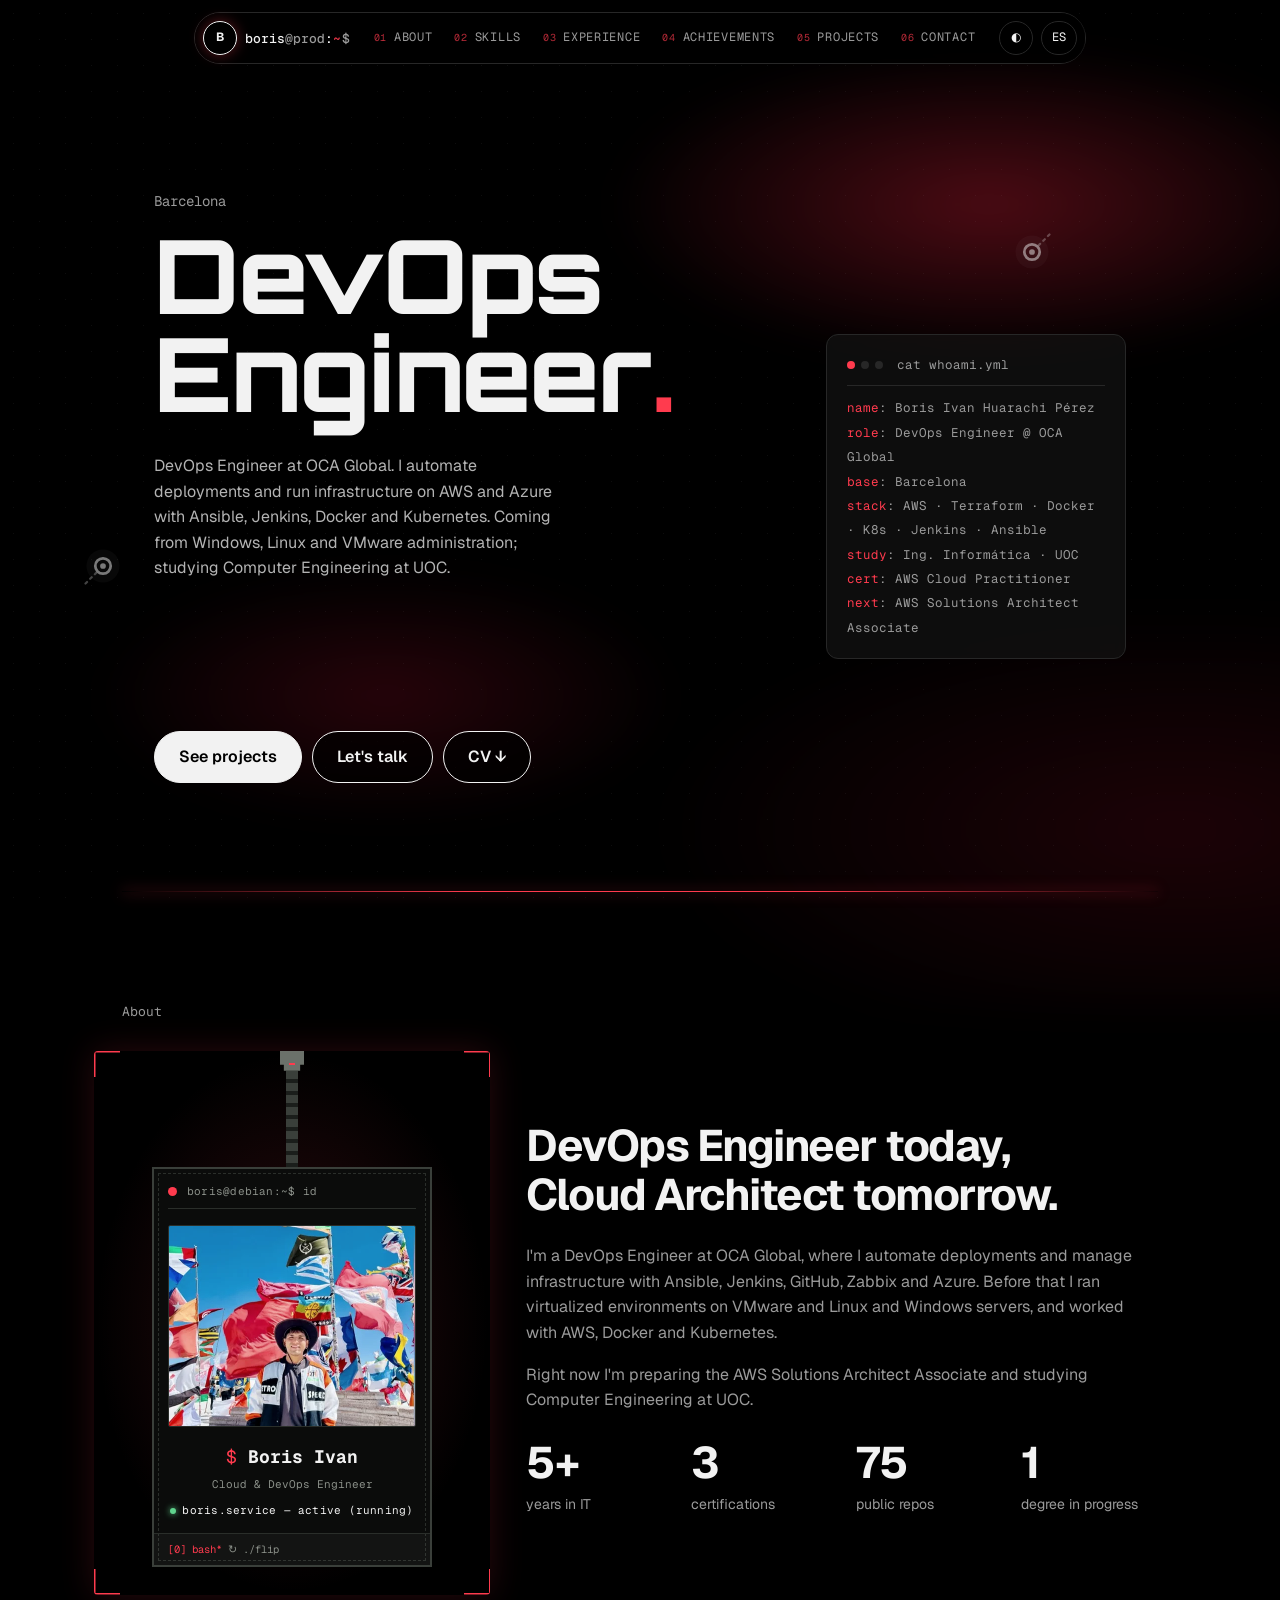
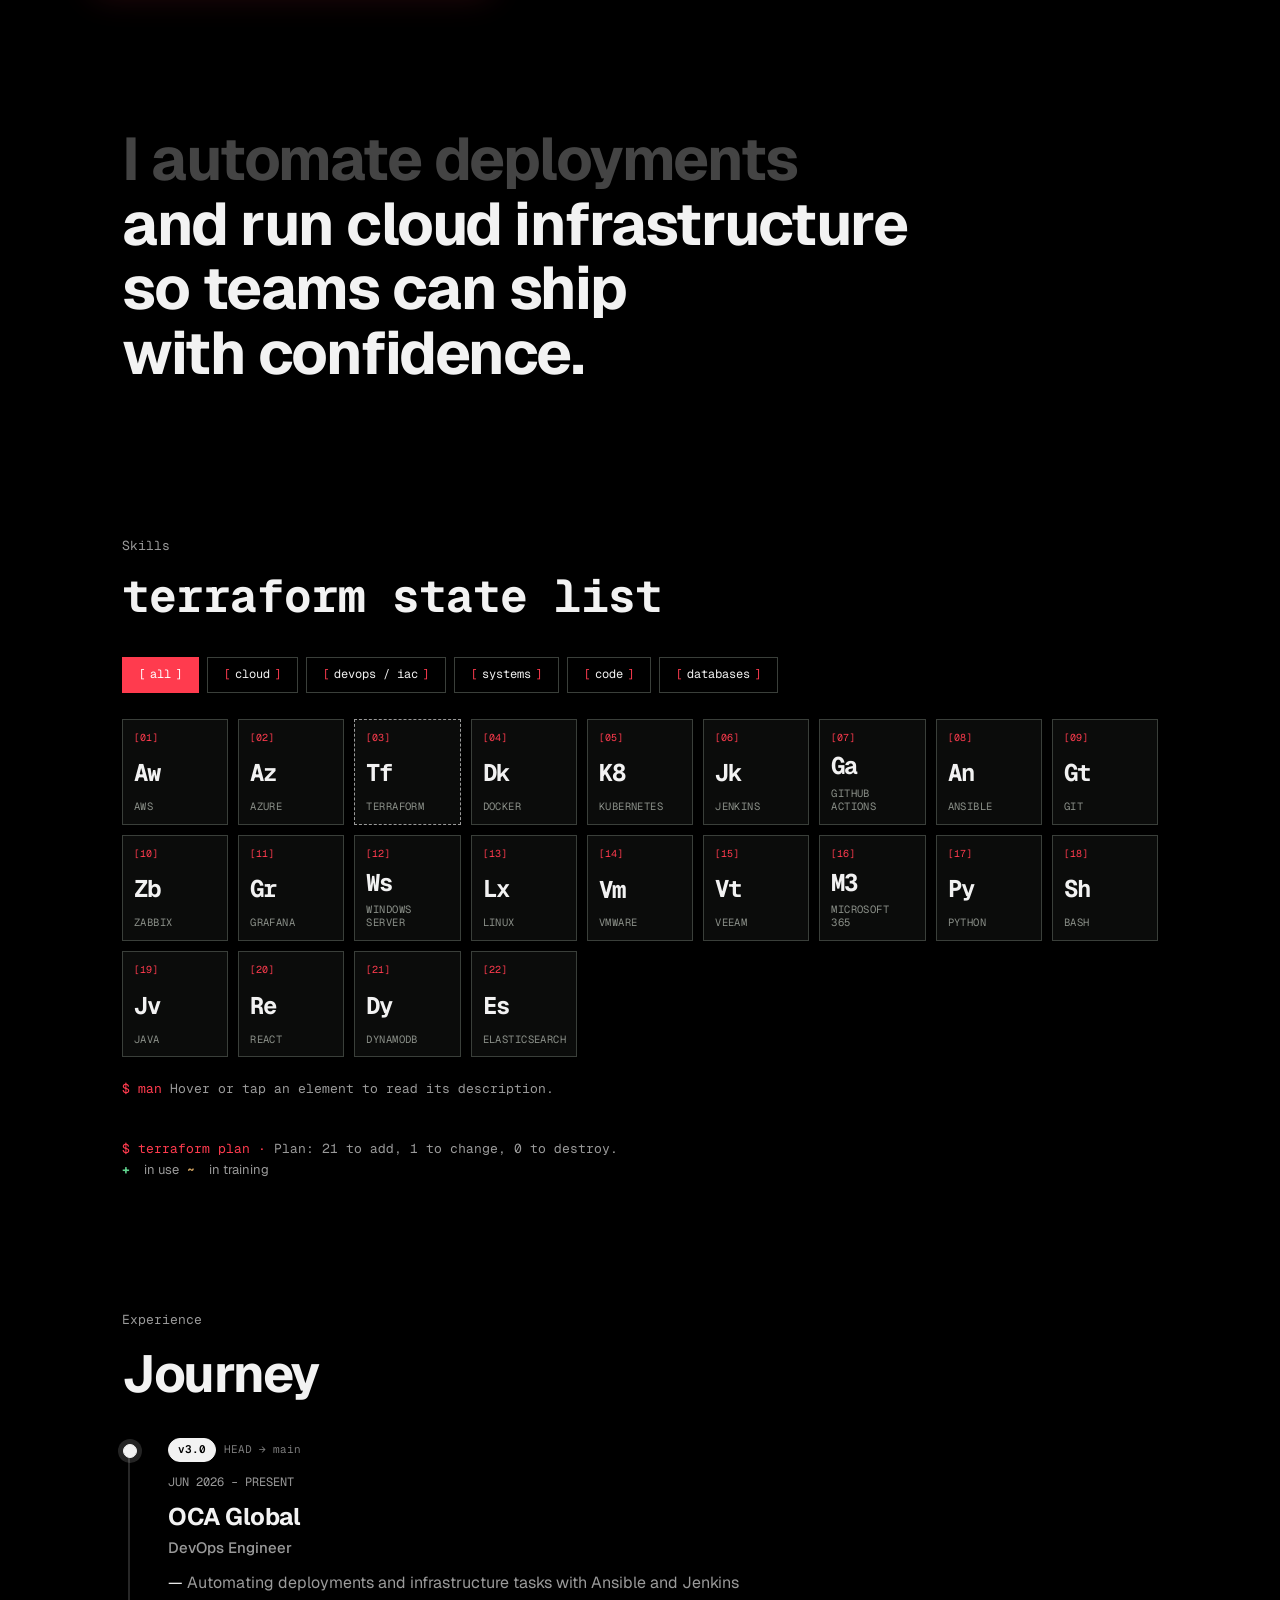
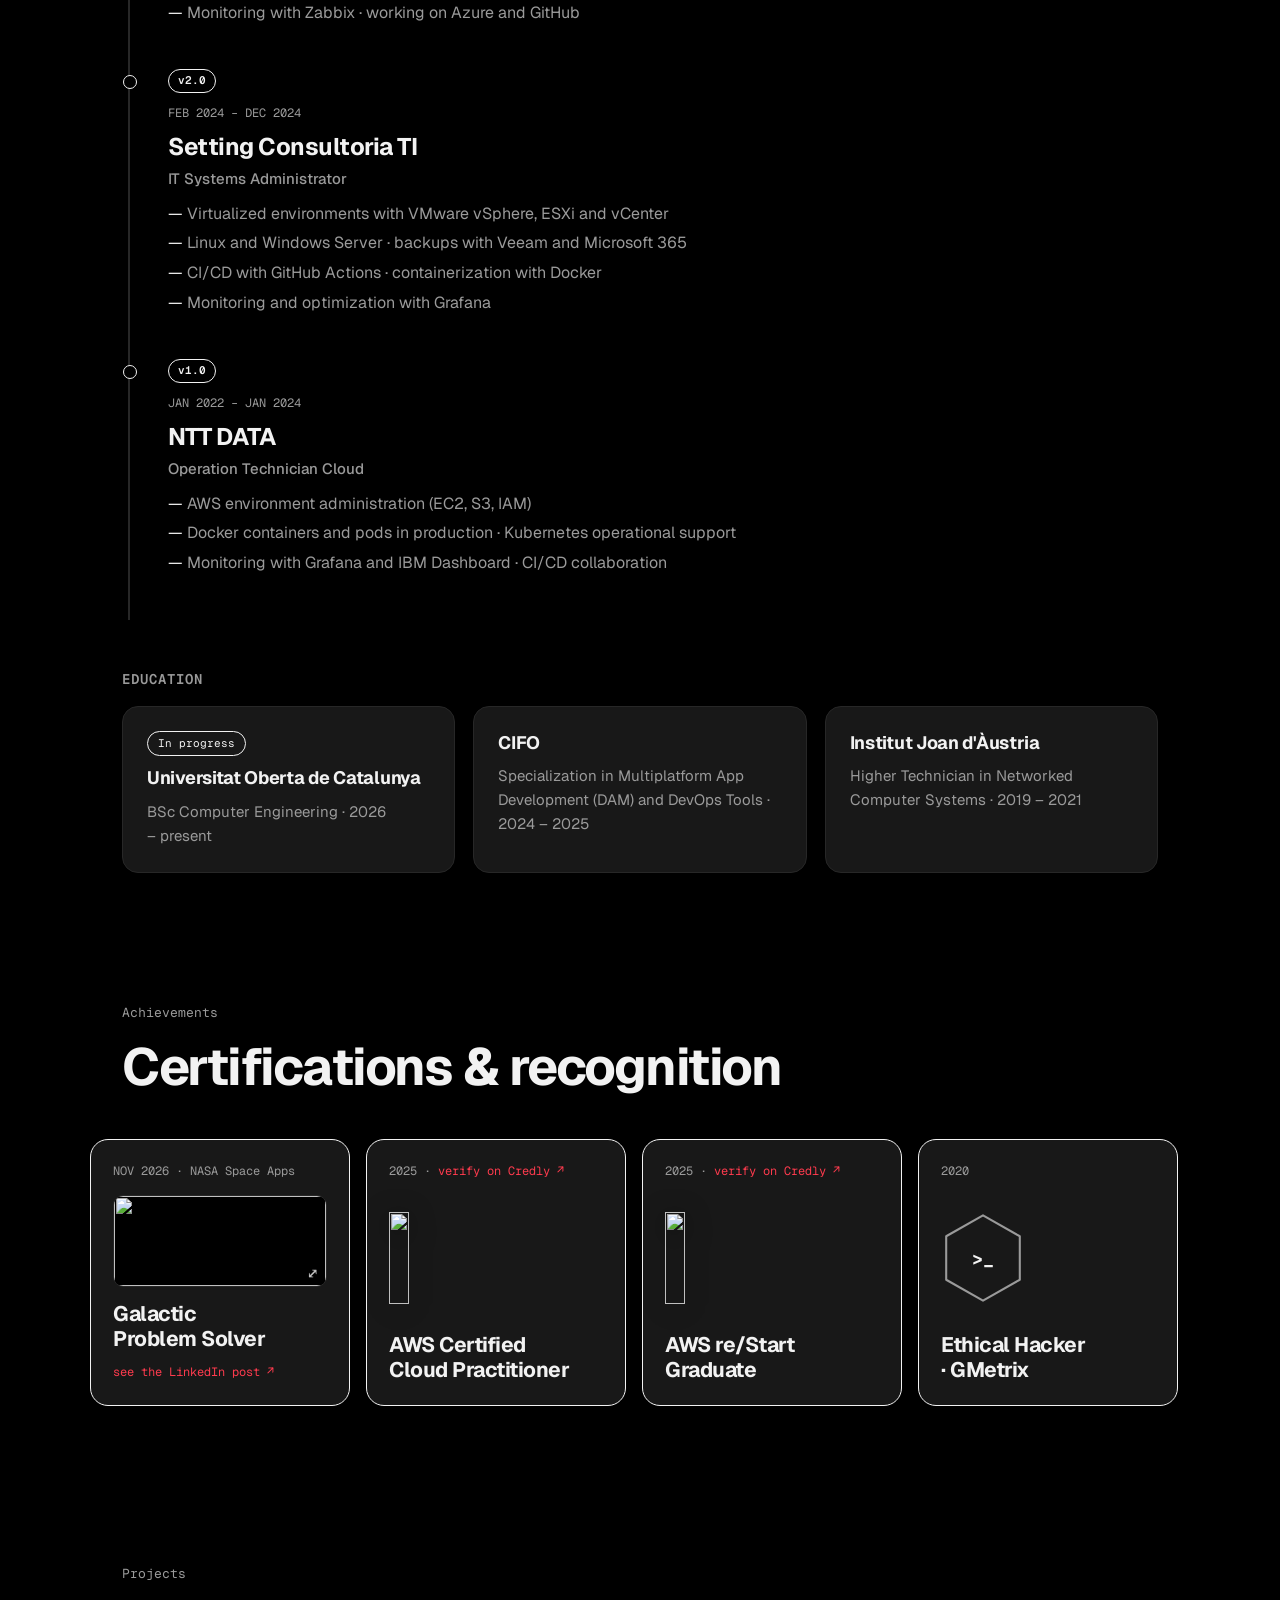
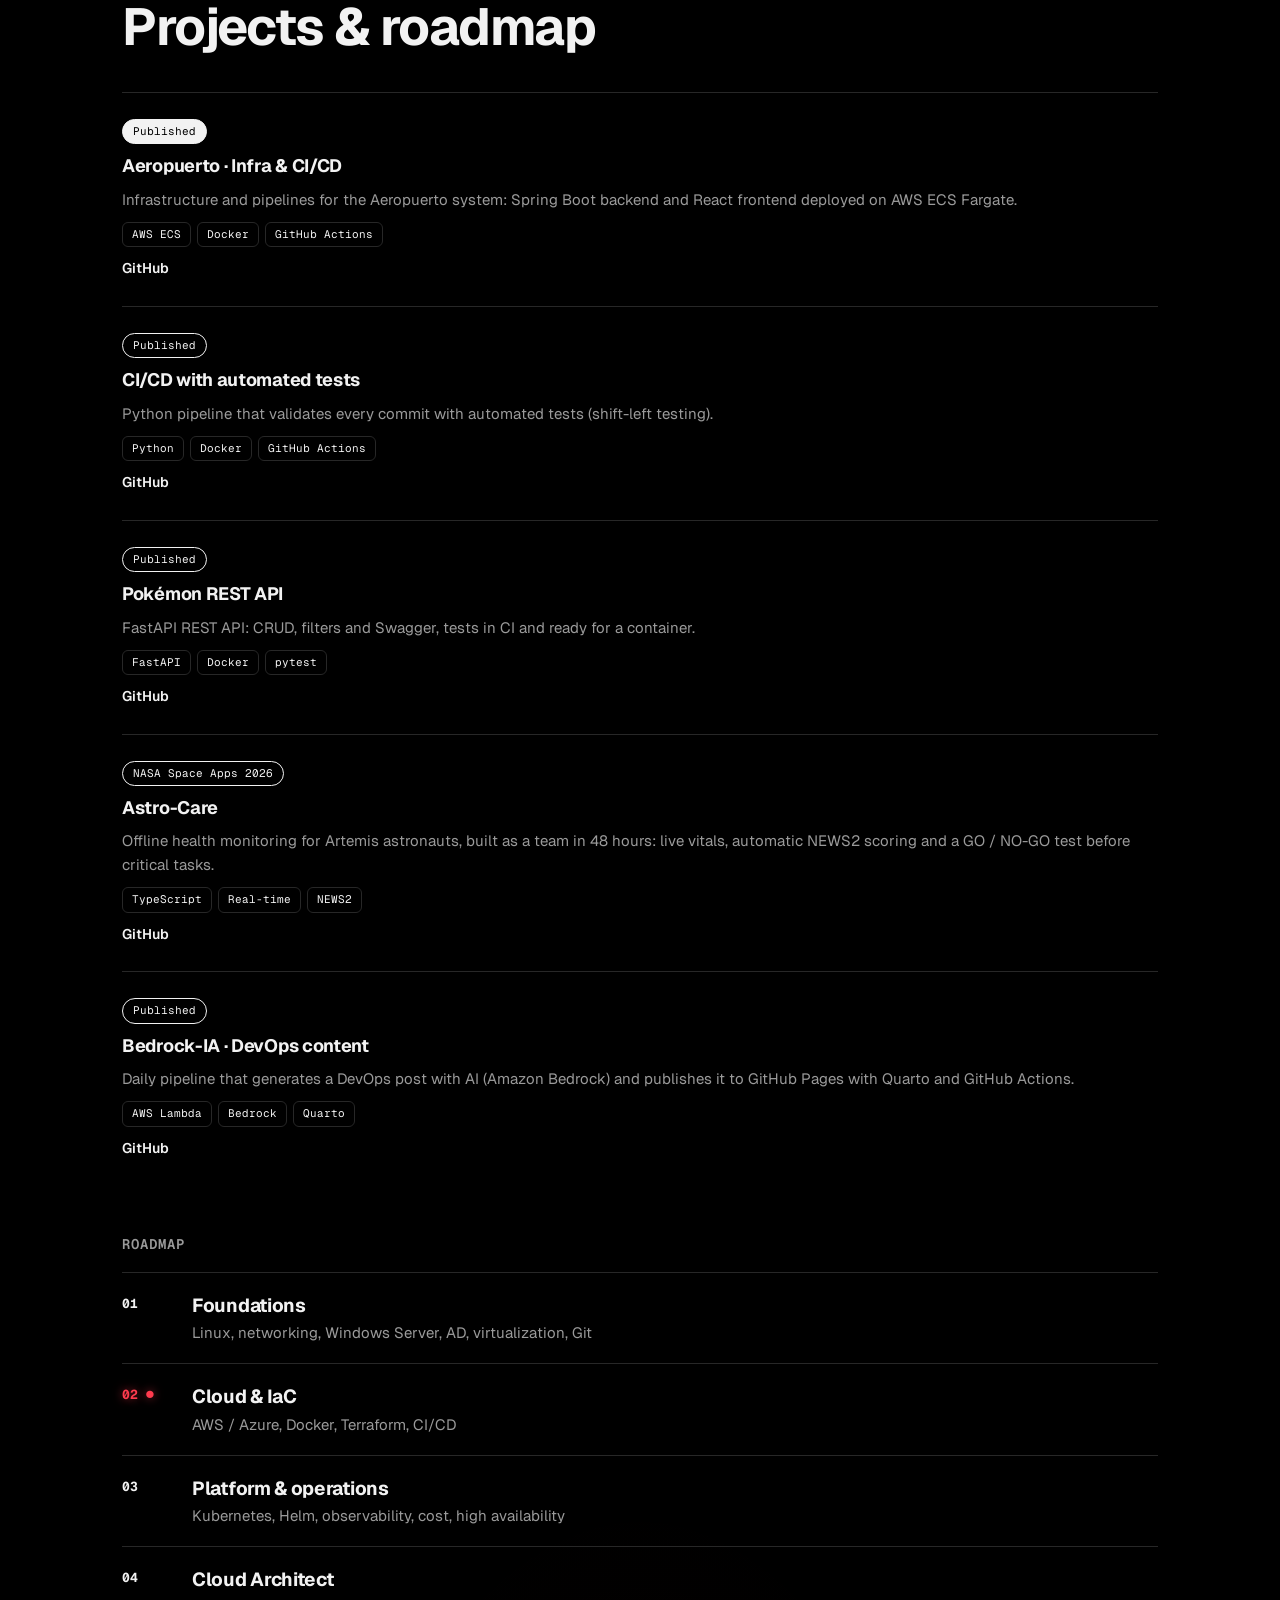
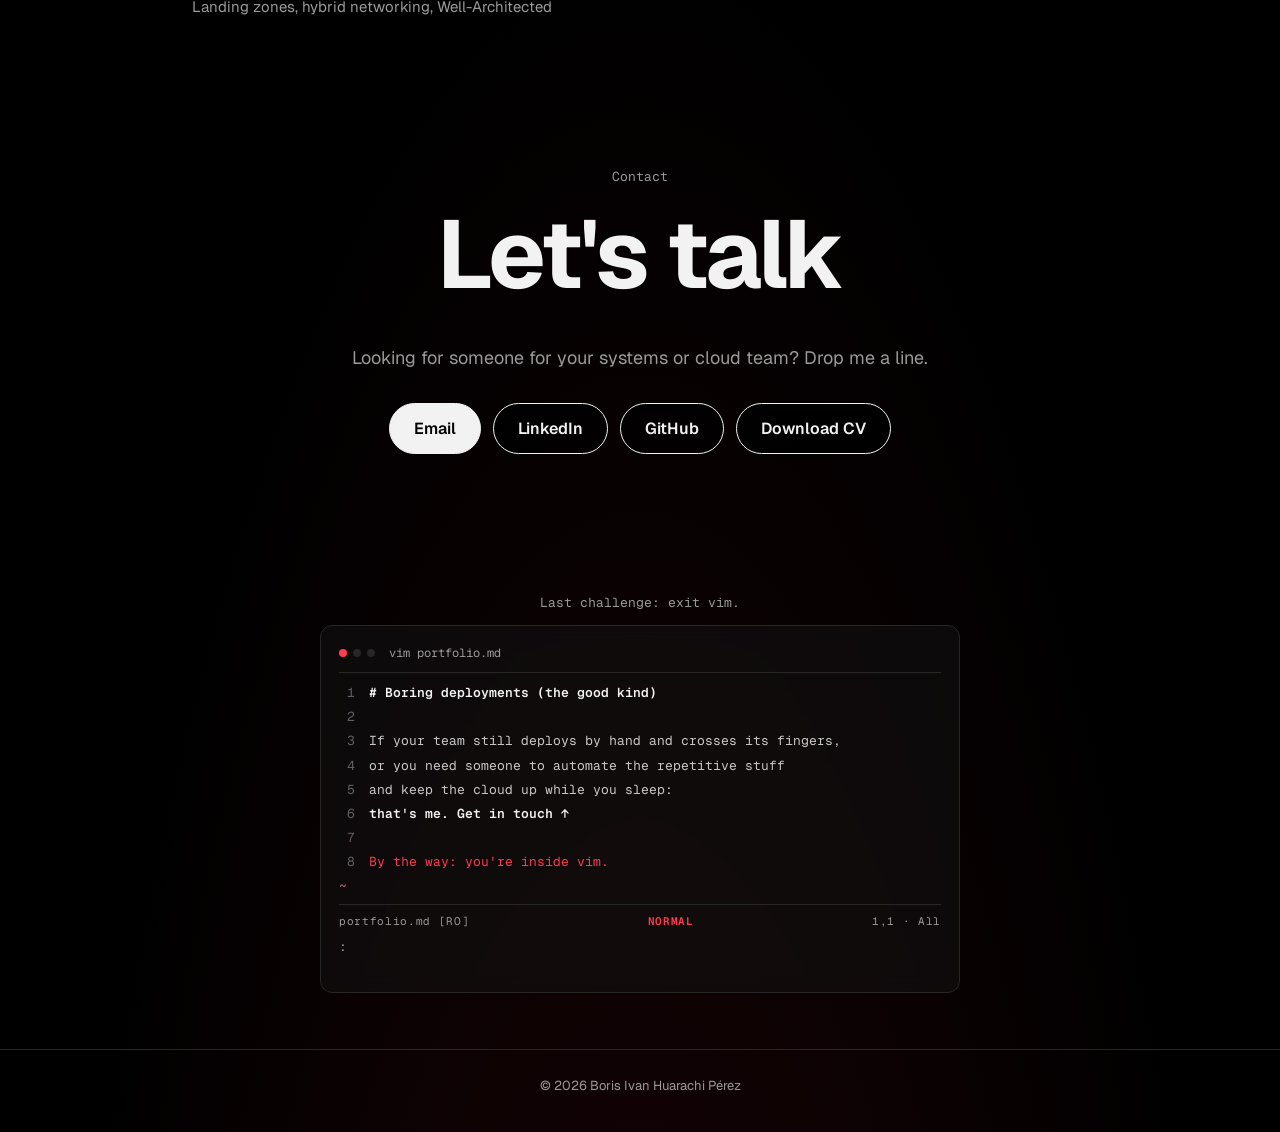
==== commit c7bd3083: "Site: particle intro, live-prompt nav, viewfinder cursor and exit-vim footer Also: achievements with" ====
--- a/index.html
+++ b/index.html
@@ -5,78 +5,77 @@
   <meta name="viewport" content="width=device-width, initial-scale=1.0" />
   <title>Boris Huarachi — Cloud &amp; DevOps Engineer</title>
   <meta name="description" content="Portafolio de Boris Ivan Huarachi Pérez — Cloud &amp; DevOps Engineer camino a Cloud Architect." />
-  <link rel="icon" href="data:image/svg+xml,<svg xmlns='http://www.w3.org/2000/svg' viewBox='0 0 32 32'><rect width='32' height='32' rx='7' fill='%23111'/><text x='16' y='22' font-size='16' font-family='sans-serif' font-weight='700' text-anchor='middle' fill='%23fff'>B</text></svg>" />
+  <link rel="icon" href="favicon.ico" sizes="any" />
+  <link rel="icon" href="favicon.svg" type="image/svg+xml" />
   <link rel="preconnect" href="https://fonts.googleapis.com" />
   <link rel="preconnect" href="https://fonts.gstatic.com" crossorigin />
+  <link rel="canonical" href="https://borizsam.github.io/" />
+  <meta name="theme-color" content="#000000" />
+  <meta name="color-scheme" content="dark light" />
+  <link rel="apple-touch-icon" href="assets/apple-touch-icon.png" />
   <meta property="og:title" content="Boris Huarachi — Cloud &amp; DevOps Engineer" />
   <meta property="og:description" content="DevOps Engineer en OCA Global, camino a Cloud Architect." />
   <meta property="og:type" content="website" />
-  <link href="https://fonts.googleapis.com/css2?family=Geist:wght@400;500;600;700&family=Geist+Mono:wght@400;600&family=Orbitron:wght@600;800&display=swap" rel="stylesheet" />
-  <link rel="stylesheet" href="styles.css?v=46" />
+  <meta property="og:url" content="https://borizsam.github.io/" />
+  <meta property="og:image" content="https://borizsam.github.io/assets/og.png" />
+  <meta property="og:image:width" content="1200" />
+  <meta property="og:image:height" content="630" />
+  <meta property="og:image:alt" content="Boris Huarachi — DevOps Engineer" />
+  <meta property="og:locale" content="es_ES" />
+  <meta property="og:locale:alternate" content="en_US" />
+  <meta name="twitter:card" content="summary_large_image" />
+  <script type="application/ld+json">{"@context":"https://schema.org","@type":"Person","name":"Boris Ivan Huarachi Pérez","jobTitle":"DevOps Engineer","worksFor":{"@type":"Organization","name":"OCA Global"},"address":{"@type":"PostalAddress","addressLocality":"Barcelona","addressCountry":"ES"},"url":"https://borizsam.github.io/","sameAs":["https://github.com/borizSam","https://www.linkedin.com/in/boris-ivan-huarachi-perez-859638219"]}</script>
+  <link rel="preload" as="style" href="https://fonts.googleapis.com/css2?family=Geist:wght@400;500;600;700&family=Geist+Mono:wght@400;600&family=Orbitron:wght@800&display=swap" />
+  <link rel="stylesheet" href="https://fonts.googleapis.com/css2?family=Geist:wght@400;500;600;700&family=Geist+Mono:wght@400;600&family=Orbitron:wght@800&display=swap" media="print" onload="this.media='all'" />
+  <noscript><link rel="stylesheet" href="https://fonts.googleapis.com/css2?family=Geist:wght@400;500;600;700&family=Geist+Mono:wght@400;600&family=Orbitron:wght@800&display=swap" /></noscript>
+  <link rel="stylesheet" href="styles.css?v=62" />
   <script>try{var d=document.documentElement;if(sessionStorage.getItem("intro"))d.classList.add("no-intro");d.dataset.theme=sessionStorage.getItem("pf-theme")||"dark"}catch(e){document.documentElement.dataset.theme="dark"}</script>
 </head>
 <body>
-  <div class="intro" id="intro" role="status" aria-label="Cargando">
-    <canvas class="intro-portrait" id="intro-portrait" aria-hidden="true"></canvas>
-    <canvas class="intro-dots" id="intro-dots" aria-hidden="true"></canvas>
-  <div class="intro-meta intro-meta-tl" aria-hidden="true">boris@debian · tty1</div>
-  <div class="intro-meta intro-meta-br" aria-hidden="true">41.39°N 2.17°E · Barcelona</div>
-    <div class="intro-box">
-      <p class="intro-cmd"><span class="u">boris@prod</span><span class="d"> :~$ </span><span id="intro-typed"></span><i class="caret"></i></p>
-      <ul class="intro-log" id="intro-log" aria-hidden="true"></ul>
-      <ol class="intro-steps" id="intro-steps">
-        <li><b><svg viewBox="0 0 16 16"><path d="M3 8.5l3.2 3L13 4.5"/></svg></b><span>BUILD</span></li>
-        <li><b><svg viewBox="0 0 16 16"><path d="M3 8.5l3.2 3L13 4.5"/></svg></b><span>TEST</span></li>
-        <li><b><svg viewBox="0 0 16 16"><path d="M3 8.5l3.2 3L13 4.5"/></svg></b><span>DEPLOY</span></li>
-        <li><b><svg viewBox="0 0 16 16"><path d="M3 8.5l3.2 3L13 4.5"/></svg></b><span>RELEASE</span></li>
-      </ol>
-      <div class="intro-line"><span id="intro-status">› initializing build environment…</span><strong><span id="intro-pct">0</span><em>%</em></strong></div>
+  <!-- ¿Leyendo el código fuente? Buen instinto. Escribe "sudo" en cualquier parte de la página. · Reading the source? Good instinct. Type "sudo" anywhere on the page. -->
+  <div class="intro" id="intro" role="status" aria-label="Cargando" data-i18n-label="a.loading">
+    <canvas class="intro-field" id="intro-field" aria-hidden="true"></canvas>
+    <div class="intro-hud" aria-hidden="true">
+      <span class="ih ih-tl">BORIS HUARACHI <i>/ DEVOPS ENGINEER</i></span>
+      <span class="ih ih-tr"><span id="intro-stage">00 — PROVISION</span><b><span id="intro-pct">000</span> / 100</b></span>
+      <span class="ih ih-bl">REQ/S <b id="intro-rps">0</b></span>
+      <span class="ih ih-br">tty1 · 41.39°N 2.17°E · BARCELONA</span>
     </div>
   </div>
-  <canvas class="matrix" id="matrix" aria-hidden="true"></canvas>
   <div class="nebula" aria-hidden="true"></div>
   <canvas class="cursor-field" id="cursor-field" aria-hidden="true"></canvas>
-  <canvas class="stars" id="stars" aria-hidden="true"></canvas>
+  <canvas class="scene" id="scene" aria-hidden="true"></canvas>
   <div class="cur-ring" id="cur-ring" aria-hidden="true"></div>
   <div class="cur-dot" id="cur-dot" aria-hidden="true"></div>
     <a class="skip" href="#top" data-i18n="skip">Saltar al contenido</a>
   <header class="nav" id="nav">
-    <a class="logo" href="#top"><span class="mark">B</span><span class="who">Boris</span></a>
-    <nav id="menu" aria-label="Secciones">
+    <a class="logo" href="#top" aria-label="Boris — inicio" data-i18n-label="a.home"><span class="mark">B</span><span class="who" aria-hidden="true">boris<span class="host">@prod</span>:<span class="path" id="nav-path">~</span><span class="dl">$</span></span></a>
+    <nav id="menu" aria-label="Secciones" data-i18n-label="a.sections">
       <a href="#about" data-i18n="nav.about">Sobre mí</a>
       <a href="#skills" data-i18n="nav.skills">Skills</a>
       <a href="#experience" data-i18n="nav.exp">Experiencia</a>
       <a href="#achievements" data-i18n="nav.ach">Logros</a>
       <a href="#projects" data-i18n="nav.proj">Proyectos</a>
       <a href="#contact" data-i18n="nav.contact">Contacto</a>
+      <span class="nav-ind" id="nav-ind" aria-hidden="true"></span>
     </nav>
     <div class="nav-actions">
-      <button id="theme-btn" class="ghost" aria-label="Tema">◐</button>
-      <button id="lang-btn" class="ghost" aria-label="Idioma">EN</button>
-      <button id="menu-btn" class="ghost menu-btn" aria-label="Menú" aria-expanded="false" aria-controls="menu"><i></i><i></i></button>
+      <button id="theme-btn" class="ghost" aria-label="Cambiar tema claro/oscuro" data-i18n-label="a.theme">◐</button>
+      <button id="lang-btn" class="ghost" aria-label="Switch to English" data-i18n-label="a.lang">EN</button>
+      <button id="menu-btn" class="ghost menu-btn" aria-label="Menú" data-i18n-label="a.menu" aria-expanded="false" aria-controls="menu"><i></i><i></i></button>
     </div>
   </header>
 
   <main id="top">
     <!-- HERO -->
     <section class="hero" id="hero">
-      <div class="ghost-name" aria-hidden="true">BORIS</div>
-
-      <!-- Hidden easter egg: two stars that look like part of the sky; join them to draw a constellation -->
-      <button class="egg-half egg-l" id="egg-l" type="button" data-i18n-label="egg.half" aria-label="Una estrella brillante: arrástrala hasta la otra"></button>
-      <button class="egg-half egg-r" id="egg-r" type="button" data-i18n-label="egg.half" aria-label="Una estrella brillante: arrástrala hasta la otra"></button>
-
-      <div class="hero-stage" id="stage">
-        <img class="anim poster" id="hero-poster" alt="" />
-        <canvas class="anim" id="anim" width="640" height="1080" role="img" aria-label="Personaje 3D"></canvas>
-        <video class="vid-src" id="hero-vid" muted playsinline loop preload="auto" aria-hidden="true"></video>
-        <div class="kbd" id="kbd" aria-hidden="true"></div>
-        <p class="bubble" id="bubble" aria-live="polite"></p>
-      </div>
+      <!-- Hidden easter egg: two loose commits that look like stars in the sky; merge them -->
+      <button class="egg-half egg-l" id="egg-l" type="button" data-i18n-label="egg.half" aria-label="Un commit suelto: arrástralo hasta el otro para hacer merge"></button>
+      <button class="egg-half egg-r" id="egg-r" type="button" data-i18n-label="egg.half" aria-label="Un commit suelto: arrástralo hasta el otro para hacer merge"></button>
+
       <div class="hero-text">
         <p class="eyebrow" data-i18n="hero.eyebrow">Barcelona</p>
         <h1>DevOps<br />Engineer<span class="dot">.</span></h1>
-        <p class="role"><span id="typed"></span><span class="caret">|</span></p>
         <p class="lead" data-i18n="hero.lead">DevOps Engineer en OCA Global. Automatizo despliegues y opero infraestructura en AWS y Azure con Ansible, Jenkins, Docker y Kubernetes. Vengo de administrar sistemas Windows, Linux y VMware, y estudio Ingeniería Informática en la UOC.</p>
       </div>
       <div class="hero-cta">
@@ -86,7 +85,7 @@
           <a class="btn" href="assets/cv.pdf" download data-i18n="cv.short">CV ↓</a>
         </div>
       </div>
-      <aside class="hero-panel" aria-label="Resumen">
+      <aside class="hero-panel" aria-label="Resumen" data-i18n-label="a.summary">
         <div class="hp-head"><i></i><i></i><i></i><span>cat whoami.yml</span></div>
         <p><span class="k">name</span>: Boris Ivan Huarachi Pérez</p>
         <p><span class="k">role</span>: DevOps Engineer @ OCA Global</p>
@@ -104,11 +103,11 @@
       <div class="about">
         <div class="id-wrap">
           <div class="lanyard" aria-hidden="true"></div>
-          <button class="id-card" id="id-card" aria-label="Girar tarjeta">
+          <button class="id-card" id="id-card" aria-label="Girar tarjeta" data-i18n-label="a.flip" aria-pressed="false">
             <span class="id-inner">
               <span class="id-face id-front">
                 <span class="id-top"><i></i><b>boris@debian:~$ id</b></span>
-                <span class="id-photo"><img id="id-img" src="assets/boris-foto.webp?v=1" alt="Foto de perfil" /></span>
+                <span class="id-photo"><img id="id-img" src="assets/boris-foto.webp?v=2" alt="Foto de Boris" width="246" height="206" loading="lazy" decoding="async" /></span>
                 <span class="id-name">Boris Ivan</span>
                 <span class="id-sub">Cloud &amp; DevOps Engineer</span>
                 <span class="id-svc"><i></i>boris.service — active (running)</span>
@@ -132,11 +131,11 @@
         <div>
           <h2 data-i18n="about.title">DevOps Engineer hoy, Cloud Architect mañana.</h2>
           <p data-i18n="about.p1">Soy DevOps Engineer en OCA Global, donde automatizo despliegues y gestiono infraestructura con Ansible, Jenkins, GitHub, Zabbix y Azure. Antes administré entornos virtualizados con VMware y servidores Linux y Windows, y trabajé con AWS, Docker y Kubernetes.</p>
-          <p data-i18n="about.p2">Trabajo en la construcción y operación de plataformas seguras, escalables y altamente disponibles. Ahora preparo AWS Solutions Architect Associate mientras estudio Ingeniería Informática en la UOC.</p>
+          <p data-i18n="about.p2">Ahora mismo preparo la AWS Solutions Architect Associate y estudio Ingeniería Informática en la UOC.</p>
           <ul class="stats">
             <li><b>5+</b><span data-i18n="st.years">años en IT</span></li>
             <li><b>3</b><span data-i18n="st.certs">certificaciones</span></li>
-            <li><b>74</b><span data-i18n="st.repos">repos públicos</span></li>
+            <li><b id="repo-count">75</b><span data-i18n="st.repos">repos públicos</span></li>
             <li><b>1</b><span data-i18n="st.degree">grado en curso</span></li>
           </ul>
         </div>
@@ -152,9 +151,9 @@
     <section id="skills" class="block">
       <p class="tag">Skills</p>
       <h2 data-i18n="sk.title">terraform state list</h2>
-      <div class="filters" id="filters" role="tablist"></div>
+      <div class="filters" id="filters" role="group" aria-label="Filtrar skills" data-i18n-label="a.filter"></div>
       <div class="periodic" id="periodic"></div>
-      <p class="desc" id="sk-desc" aria-live="polite" data-i18n="sk.hint">Pasa el cursor por un elemento para ver su descripción.</p>
+      <p class="desc" id="sk-desc" aria-live="polite" data-i18n="sk.hint">Pasa el cursor o toca un elemento para ver su descripción.</p>
       <p class="tfplan" id="tfplan" aria-live="polite"></p>
       <p class="legend"><span class="tfsym add">+</span><span data-i18n="sk.use">en uso</span> <span class="tfsym chg">~</span><span data-i18n="sk.train">en entrenamiento</span></p>
     </section>
@@ -208,13 +207,19 @@
     <section id="achievements" class="block wide">
       <div class="inner">
         <p class="tag"><span data-i18n="nav.ach">Logros</span></p>
-        <h2 data-i18n="ach.title">Certificaciones</h2>
+        <h2 data-i18n="ach.title">Certificaciones y reconocimientos</h2>
       </div>
       <div class="scroller" id="scroller">
-        <div class="ach"><span>2025</span><h4>AWS Certified Cloud Practitioner</h4></div>
-        <div class="ach"><span>2025</span><h4>AWS re/Start Graduate</h4></div>
-        <div class="ach"><span>2020</span><h4>Ethical Hacker · GMetrix</h4></div>
-        <div class="ach next"><span data-i18n="cert.next">PRÓXIMO OBJETIVO</span><h4>AWS Solutions Architect Associate</h4></div>
+        <div class="ach ach-nasa">
+          <span>NOV 2026 · NASA Space Apps</span>
+          <button class="ach-thumb" id="cert-open" type="button" aria-haspopup="dialog" aria-label="Ver certificado" data-i18n-label="cert.view"><img src="assets/nasa-cert-thumb.webp" alt="" width="240" height="184" loading="lazy" decoding="async" /></button>
+          <h3>Galactic Problem Solver</h3>
+          <a class="ach-link" href="https://www.linkedin.com/feed/update/urn:li:activity:7528192811675070464/" target="_blank" rel="noopener" data-i18n="cert.post">ver post en LinkedIn ↗</a>
+        </div>
+        <a class="ach" href="https://www.credly.com/badges/f8e4d3f9-4c8d-47b8-8ab7-e62d70e32cbc/public_url" target="_blank" rel="noopener"><span>2025 · <em data-i18n="cert.verify">verificar en Credly ↗</em></span><img class="ach-badge" src="assets/aws-ccp.webp" alt="" width="173" height="200" loading="lazy" decoding="async" /><h3>AWS Certified Cloud Practitioner</h3></a>
+        <a class="ach" href="https://www.credly.com/badges/a2490168-e110-43ed-85c0-f87fcea667ea/public_url" target="_blank" rel="noopener"><span>2025 · <em data-i18n="cert.verify">verificar en Credly ↗</em></span><img class="ach-badge" src="assets/aws-restart.webp" alt="" width="188" height="200" loading="lazy" decoding="async" /><h3>AWS re/Start Graduate</h3></a>
+        <div class="ach"><span>2020</span><svg class="ach-emblem" viewBox="0 0 100 110" aria-hidden="true"><path d="M50 4L94 29V81L50 106L6 81V29Z"/><text x="50" y="63">&gt;_</text></svg><h3>Ethical Hacker · GMetrix</h3></div>
+        <div class="ach next"><span data-i18n="cert.next">PRÓXIMO OBJETIVO</span><svg class="ach-emblem pending" viewBox="0 0 100 110" aria-hidden="true"><path d="M50 4L94 29V81L50 106L6 81V29Z"/><text x="50" y="63">SAA</text></svg><h3>AWS Solutions Architect Associate</h3></div>
       </div>
     </section>
 
@@ -223,11 +228,11 @@
       <p class="tag"><span data-i18n="nav.proj">Proyectos</span></p>
       <h2 data-i18n="q.title">Proyectos y roadmap</h2>
       <div class="grid3">
-        <article class="card"><span class="pill dark" data-i18n="q.done">Publicado</span><h4 data-i18n="qa.title">Aeropuerto · Infra &amp; CI/CD</h4><p data-i18n="qa.desc">Infraestructura y pipelines del sistema Aeropuerto: backend Spring Boot y frontend React desplegados en AWS ECS Fargate.</p><div class="chips"><span>AWS ECS</span><span>Docker</span><span>GitHub Actions</span></div><a class="link" href="https://github.com/borizSam/Aeropuerto-infra" target="_blank" rel="noopener">GitHub</a></article>
-        <article class="card"><span class="pill" data-i18n="q.done">Publicado</span><h4 data-i18n="qb.title">CI/CD con tests automáticos</h4><p data-i18n="qb.desc">Pipeline en Python que valida cada commit con tests automáticos (shift-left testing).</p><div class="chips"><span>Python</span><span>Docker</span><span>GitHub Actions</span></div><a class="link" href="https://github.com/borizSam/ci-cd-python-test-automation" target="_blank" rel="noopener">GitHub</a></article>
-        <article class="card"><span class="pill" data-i18n="q.done">Publicado</span><h4 data-i18n="qc.title">API REST de Pokémon</h4><p data-i18n="qc.desc">API con FastAPI: CRUD, filtros y Swagger, tests en CI y lista para contenedor.</p><div class="chips"><span>FastAPI</span><span>Docker</span><span>pytest</span></div><a class="link" href="https://github.com/borizSam/pokemon-fastapi" target="_blank" rel="noopener">GitHub</a></article>
-        <article class="card"><span class="pill" data-i18n="q.hack">NASA Space Apps 2026</span><h4 data-i18n="qd.title">Astro-Care</h4><p data-i18n="qd.desc">Monitorización de salud offline para astronautas Artemis: constantes en tiempo real, NEWS2 automático y un test GO / NO-GO antes de cada tarea crítica.</p><div class="chips"><span>TypeScript</span><span>Tiempo real</span><span>NEWS2</span></div><a class="link" href="https://github.com/borizSam/astro-care" target="_blank" rel="noopener">GitHub</a></article>
-        <article class="card"><span class="pill" data-i18n="q.done">Publicado</span><h4 data-i18n="qe.title">Bedrock-IA · contenido DevOps</h4><p data-i18n="qe.desc">Pipeline diario que genera un post DevOps con IA (Amazon Bedrock) y lo publica en GitHub Pages con Quarto y GitHub Actions.</p><div class="chips"><span>AWS Lambda</span><span>Bedrock</span><span>Quarto</span></div><a class="link" href="https://github.com/borizSam/quarto-bedrock" target="_blank" rel="noopener">GitHub</a></article>
+        <article class="card"><span class="pill dark" data-i18n="q.done">Publicado</span><h3 data-i18n="qa.title">Aeropuerto · Infra &amp; CI/CD</h3><p data-i18n="qa.desc">Infraestructura y pipelines del sistema Aeropuerto: backend Spring Boot y frontend React desplegados en AWS ECS Fargate.</p><div class="chips"><span>AWS ECS</span><span>Docker</span><span>GitHub Actions</span></div><a class="link" href="https://github.com/borizSam/Aeropuerto-infra" target="_blank" rel="noopener">GitHub</a></article>
+        <article class="card"><span class="pill" data-i18n="q.done">Publicado</span><h3 data-i18n="qb.title">CI/CD con tests automáticos</h3><p data-i18n="qb.desc">Pipeline en Python que valida cada commit con tests automáticos (shift-left testing).</p><div class="chips"><span>Python</span><span>Docker</span><span>GitHub Actions</span></div><a class="link" href="https://github.com/borizSam/ci-cd-python-test-automation" target="_blank" rel="noopener">GitHub</a></article>
+        <article class="card"><span class="pill" data-i18n="q.done">Publicado</span><h3 data-i18n="qc.title">API REST de Pokémon</h3><p data-i18n="qc.desc">API con FastAPI: CRUD, filtros y Swagger, tests en CI y lista para contenedor.</p><div class="chips"><span>FastAPI</span><span>Docker</span><span>pytest</span></div><a class="link" href="https://github.com/borizSam/pokemon-fastapi" target="_blank" rel="noopener">GitHub</a></article>
+        <article class="card"><span class="pill" data-i18n="q.hack">NASA Space Apps 2026</span><h3 data-i18n="qd.title">Astro-Care</h3><p data-i18n="qd.desc">Monitorización de salud offline para astronautas Artemis, hecha en equipo en 48 horas: constantes en tiempo real, NEWS2 automático y un test GO / NO-GO antes de cada tarea crítica.</p><div class="chips"><span>TypeScript</span><span data-i18n="chip.rt">Tiempo real</span><span>NEWS2</span></div><a class="link" href="https://github.com/borizSam/astro-care" target="_blank" rel="noopener">GitHub</a></article>
+        <article class="card"><span class="pill" data-i18n="q.done">Publicado</span><h3 data-i18n="qe.title">Bedrock-IA · contenido DevOps</h3><p data-i18n="qe.desc">Pipeline diario que genera un post DevOps con IA (Amazon Bedrock) y lo publica en GitHub Pages con Quarto y GitHub Actions.</p><div class="chips"><span>AWS Lambda</span><span>Bedrock</span><span>Quarto</span></div><a class="link" href="https://github.com/borizSam/quarto-bedrock" target="_blank" rel="noopener">GitHub</a></article>
       </div>
 
       <h3 class="sub" data-i18n="q.roadmap">Roadmap</h3>
@@ -253,24 +258,64 @@
     </section>
   </main>
 
-  <!-- Hidden: the Draco constellation. Brush the stars with the cursor and a dragon (and a Sun Tzu quote) appears -->
-  <div class="sky" id="sky">
-    <blockquote class="sky-quote" id="sky-quote"><q data-i18n="sky.quote">Talk is cheap. Show me the code.</q><cite data-i18n="sky.cite">— Linus Torvalds</cite></blockquote>
-  </div>
+  <!-- Last puzzle, in plain sight: you are inside vim. Get out (:q!). -->
+  <section class="vim" id="vim" aria-labelledby="vim-ask">
+    <p class="vim-ask" id="vim-ask" data-i18n="vim.ask">Último reto: sal de vim.</p>
+    <div class="vim-win" id="vim-win">
+      <div class="hp-head vim-head" aria-hidden="true"><i></i><i></i><i></i><span id="vim-title">vim portfolio.md</span></div>
+      <div class="vim-edit" id="vim-edit">
+        <div class="vim-buf" aria-hidden="true">
+          <p class="h"><b>1</b><span data-i18n="vim.l1"># Despliegues aburridos (de los buenos)</span></p>
+          <p><b>2</b></p>
+          <p><b>3</b><span data-i18n="vim.l3">Si tu equipo aún despliega a mano y cruza los dedos,</span></p>
+          <p><b>4</b><span data-i18n="vim.l4">o buscas a alguien que automatice lo repetitivo</span></p>
+          <p><b>5</b><span data-i18n="vim.l5">y mantenga la nube en pie mientras duermes:</span></p>
+          <p class="me"><b>6</b><span data-i18n="vim.l6">ese soy yo. Escríbeme ↑</span></p>
+          <p><b>7</b></p>
+          <p class="pss"><b>8</b><span data-i18n="vim.l8">Por cierto: estás dentro de vim.</span></p>
+          <p class="vt">~</p>
+        </div>
+        <div class="vim-status" aria-hidden="true"><span>portfolio.md [RO]</span><span class="vim-mode" id="vim-mode">NORMAL</span><span>1,1 · All</span></div>
+        <form class="vim-cmd" id="vim-form"><input id="vim-in" type="text" autocomplete="off" autocapitalize="off" autocorrect="off" spellcheck="false" enterkeyhint="go" placeholder=":" aria-label="Comando de vim" data-i18n-label="vim.label" /></form>
+        <p class="vim-msg" id="vim-msg" role="status" aria-live="polite"></p>
+      </div>
+      <div class="vim-ok" id="vim-ok" hidden>
+        <p class="vim-ok-t"><span class="ok">✓</span> <span id="vim-time"></span></p>
+        <p class="vim-ok-s" data-i18n="vim.ok">Hay gente que lleva años intentándolo.</p>
+      </div>
+    </div>
+    <blockquote class="sky-quote vim-quote" id="vim-quote" hidden><q data-i18n="sky.quote">Talk is cheap. Show me the code.</q><cite data-i18n="sky.cite">— Linus Torvalds</cite></blockquote>
+  </section>
 
   <footer class="footer">© 2026 Boris Ivan Huarachi Pérez</footer>
+
+  <!-- NASA Space Apps certificate, full size -->
+  <dialog class="cert-dlg" id="cert-dlg" aria-labelledby="cert-dlg-t">
+    <button class="ghost cert-close" id="cert-close" type="button" aria-label="Cerrar" data-i18n-label="egg.close">✕</button>
+    <img src="assets/nasa-cert.webp" alt="Certificado Galactic Problem Solver, NASA Space Apps Challenge 2026" width="898" height="690" loading="lazy" decoding="async" />
+    <p id="cert-dlg-t">Galactic Problem Solver · NASA Space Apps Challenge 2026 · <a href="https://www.linkedin.com/feed/update/urn:li:activity:7528192811675070464/" target="_blank" rel="noopener" data-i18n="cert.post">ver post en LinkedIn ↗</a></p>
+  </dialog>
+
+  <!-- Hidden terminal: type "sudo" on the page, press ` or Ctrl+Alt+T, or tap the logo 5 times -->
+  <dialog class="term" id="term" aria-labelledby="term-title">
+    <div class="term-bar"><i></i><i></i><i></i><span id="term-title">visitor@borizsam: ~</span><button class="term-x" id="term-x" type="button" aria-label="Cerrar" data-i18n-label="egg.close">✕</button></div>
+    <div class="term-out" id="term-out" role="log" aria-live="polite"></div>
+    <form class="term-line" id="term-form"><label for="term-in"><b>visitor@borizsam</b>:~$</label><input id="term-in" type="text" autocomplete="off" autocapitalize="off" autocorrect="off" spellcheck="false" enterkeyhint="send" /></form>
+  </dialog>
 
   <!-- Easter egg reward -->
   <div class="egg-reveal" id="egg-reveal" role="dialog" aria-modal="true" aria-labelledby="egg-quote" hidden>
     <button class="ghost egg-close" id="egg-close" data-i18n-label="egg.close" aria-label="Cerrar">✕</button>
     <svg class="egg-ribbon" viewBox="0 -10 100 150" aria-label="Lazo negro de luto" role="img"><defs><linearGradient id="rb" gradientUnits="userSpaceOnUse" x1="20" y1="0" x2="80" y2="140"><stop offset="0" stop-color="#6a6a6a"/><stop offset=".45" stop-color="#262626"/><stop offset="1" stop-color="#0a0a0a"/></linearGradient><clipPath id="rbc"><polygon points="0,-10 100,-10 100,140 76,140 68,130 60,140 40,140 32,130 24,140 0,140"/></clipPath></defs><g clip-path="url(#rbc)" fill="none" stroke-linejoin="round"><path id="rbp" d="M32 136C38 104 44 84 50 64C56 44 72 28 66 12C60-2 38-2 34 12C28 28 44 44 50 64C56 84 62 104 68 136" stroke="url(#rb)" stroke-width="15"/><path d="M50 64C56 84 62 104 68 136" stroke="url(#rb)" stroke-width="15"/></g></svg>
     <div class="egg-card">
+      <pre class="egg-term" aria-hidden="true"><span style="--i:0"><b>boris@prod</b>:~$ git merge feature/imagine</span><span style="--i:1">Merge made by the 'ort' strategy.</span><span style="--i:2"> ats.md | 1 <em>+</em></span><span style="--i:3"><b>boris@prod</b>:~$ cat ats.md</span></pre>
       <p class="egg-quote" id="egg-quote" data-i18n="egg.quote">Si puedes imaginarlo, puedes programarlo.</p>
       <a class="btn solid egg-link" href="https://www.youtube.com/channel/UC7QoKU6bj1QbXQuNIjan82Q" target="_blank" rel="noopener">▶ Programación ATS</a>
       <p class="egg-sig" aria-hidden="true">$ echo "gracias por enseñarnos a imaginar" <i class="caret"></i></p>
     </div>
   </div>
-  <script src="intro.js?v=46"></script>
-  <script src="script.js?v=40"></script>
+  <script src="intro.js?v=53" defer></script>
+  <script src="script.js?v=50" defer></script>
+  <script src="scenes.js?v=8" defer></script>
 </body>
 </html>
--- a/styles.css
+++ b/styles.css
@@ -60,21 +60,9 @@
 
 /* HERO */
 .hero { position: relative; min-height: calc(100vh - 72px); display: grid; grid-template-columns: 1fr 1fr; grid-template-rows: 1fr auto; align-items: end; padding: 0 0 48px; overflow: visible; isolation: isolate; }
-.ghost-name { position: absolute; left: 50%; top: 4%; transform: translateX(-50%); z-index: -2; font-size: clamp(140px, 26vw, 380px); font-weight: 700; letter-spacing: .04em; line-height: 1; color: color-mix(in srgb, var(--ink) 7%, transparent); white-space: nowrap; user-select: none; }
-.hero-stage { position: absolute; left: 56%; bottom: 0; transform: translateX(-50%); z-index: -1; height: min(94%, 880px); aspect-ratio: 640 / 1080; animation: rise 1s var(--ease) both; }
-.hero-stage { display: none; } /* avatar de plantilla oculto */
 @keyframes rise { from { opacity: 0; transform: translateX(-50%) translateY(60px); } to { opacity: 1; transform: translateX(-50%) translateY(0); } }
-.anim { position: absolute; inset: 0; display: block; width: 100%; height: 100%; filter: drop-shadow(0 24px 24px rgba(0,0,0,.18)); }
-.poster { object-fit: contain; transition: opacity .4s var(--ease); }
-.hero.live .poster { opacity: 0; }
-.vid-src { position: absolute; width: 1px; height: 1px; opacity: 0; pointer-events: none; }
 
 /* Speech clouds: a rounded body, puffs on top and a trail of two dots towards the speaker */
-.bubble { --c: var(--inv); position: absolute; z-index: 2; left: 74%; top: 3%; width: max-content; max-width: 240px; margin: 0; padding: 12px 20px; background: var(--c); color: var(--inv-ink); font-size: 14px; font-weight: 600; line-height: 20px; text-align: center; border-radius: 28px; opacity: 0; transform: translateY(8px) scale(.9); transform-origin: 0 100%; transition: opacity .3s var(--ease), transform .5s var(--ease); pointer-events: none; filter: drop-shadow(0 10px 18px rgba(0,0,0,.2)); }
-.bubble::before { content: ""; position: absolute; z-index: -1; left: 18px; top: -11px; width: 30px; height: 30px; border-radius: 50%; background: var(--c); box-shadow: 24px -5px 0 3px var(--c), 52px 1px 0 -3px var(--c); }
-.bubble::after { content: ""; position: absolute; left: 4px; bottom: -16px; width: 14px; height: 14px; border-radius: 50%; background: var(--c); box-shadow: -11px 12px 0 -3px var(--c); }
-.bubble.show { opacity: 1; transform: none; }
-.bubble.b-egg { left: 84%; top: 13%; padding: 8px 16px; font-size: 13px; }
 .hero-text { grid-column: 1; grid-row: 2; align-self: end; }
 .eyebrow { font-family: var(--mono); font-size: 12px; letter-spacing: 2px; text-transform: uppercase; color: var(--muted); margin-bottom: 14px; }
 h1 { font-size: clamp(48px, 8vw, 112px); line-height: .95; letter-spacing: -4px; font-weight: 700; background: linear-gradient(90deg, var(--h-from), var(--h-to)); -webkit-background-clip: text; background-clip: text; color: transparent; }
@@ -107,13 +95,11 @@
 .egg-reveal.open { opacity: 1; }
 .egg-card { display: grid; justify-items: center; gap: 24px; max-width: 760px; text-align: center; transform: translateY(32px) scale(.96); transition: transform .6s var(--ease); }
 .egg-reveal.open .egg-card { transform: none; }
-.egg-chick { font-size: 60px; line-height: 1; animation: hatch .8s var(--ease) both .2s; }
 @keyframes hatch { from { transform: scale(0) rotate(-30deg); } to { transform: none; } }
 .egg-quote { font-size: clamp(36px, 6vw, 60px); line-height: 1.05; font-weight: 700; letter-spacing: -1.5px; background: linear-gradient(90deg, var(--h-from), var(--h-to)); -webkit-background-clip: text; background-clip: text; color: transparent; text-wrap: balance; }
 .egg-link { font-size: 16px; font-weight: 600; }
 .egg-close { position: absolute; top: 16px; right: 16px; width: 40px; height: 40px; padding: 0; font-size: 16px; }
 h1 .dot { color: var(--muted); -webkit-text-fill-color: var(--muted); }
-.role { font-family: var(--mono); font-size: 16px; margin: 20px 0 10px; min-height: 1.7em; }
 .hero .lead { font-size: 16px; max-width: 26em; }
 .caret { animation: blink 1s steps(1) infinite; margin-left: 2px; }
 @keyframes blink { 50% { opacity: 0; } }
@@ -180,8 +166,6 @@
 .desc { margin-top: 22px; min-height: 3.2em; color: var(--muted); }
 .desc strong { color: var(--ink); }
 .legend { font-size: 13px; color: var(--muted); display: flex; align-items: center; gap: 8px; flex-wrap: wrap; }
-.lg { width: 22px; height: 14px; border-radius: 4px; border: 1.5px solid var(--ink); margin-left: 8px; }
-.lg.dashed { border-style: dashed; border-color: var(--muted); }
 
 /* TIMELINE */
 .timeline { list-style: none; border-left: 1.5px solid var(--line); margin-left: 6px; }
@@ -197,7 +181,7 @@
 .grid3 { display: grid; grid-template-columns: repeat(3, 1fr); gap: 18px; }
 .card { background: var(--card); border: 1px solid var(--line); border-radius: 16px; padding: 24px; display: flex; flex-direction: column; gap: 10px; transition: transform .15s, border-color .15s; }
 .card:hover { transform: translateY(-3px); border-color: var(--ink); }
-.card h4 { font-size: 18px; letter-spacing: -.3px; line-height: 1.3; }
+.card :is(h3, h4) { font-size: 18px; letter-spacing: -.3px; line-height: 1.3; }
 .card p { color: var(--muted); font-size: 15px; }
 .card.dim { opacity: .6; border-style: dashed; }
 .pill { align-self: flex-start; font-family: var(--mono); font-size: 11px; padding: 3px 10px; border: 1px solid var(--ink); border-radius: 999px; }
@@ -214,9 +198,9 @@
 .scroller.drag { cursor: grabbing; scroll-snap-type: none; }
 .ach { flex: 0 0 260px; scroll-snap-align: start; min-height: 190px; display: flex; flex-direction: column; justify-content: space-between; padding: 22px; border: 1.5px solid var(--ink); border-radius: 18px; background: var(--card); user-select: none; }
 .ach span { font-family: var(--mono); font-size: 12px; color: var(--muted); }
-.ach h4 { font-size: 21px; line-height: 1.2; letter-spacing: -.5px; }
+.ach h3 { font-size: 21px; line-height: 1.2; letter-spacing: -.5px; }
 .ach.next { border-style: dashed; border-color: var(--muted); background: transparent; }
-.ach.next h4 { color: var(--muted); }
+.ach.next h3 { color: var(--muted); }
 
 /* ROADMAP */
 .roadmap { list-style: none; display: grid; gap: 0; }
@@ -247,11 +231,6 @@
   .nav.open nav { opacity: 1; visibility: visible; transition: opacity .4s var(--ease); }
   .nav.open nav a { opacity: 1; transform: none; transition-delay: calc(var(--i) * 60ms); }
   .hero { grid-template-columns: 1fr; grid-template-rows: auto; min-height: 0; padding-top: 40px; gap: 18px; }
-  .ghost-name { top: 0; }
-  .hero-stage { position: relative; left: auto; bottom: auto; transform: none; grid-row: 1; justify-self: center; height: 440px; animation: none; }
-  .bubble, .bubble.b-down, .bubble.b-egg { left: 56%; right: auto; top: 0; max-width: min(170px, 44vw); padding: 8px 14px; font-size: 12px; line-height: 16px; transform-origin: 0 100%; }
-  .bubble.b-down::after { left: 4px; right: auto; box-shadow: -11px 12px 0 -3px var(--c); }
-  .bubble::before { width: 22px; height: 22px; top: -8px; left: 12px; box-shadow: 18px -4px 0 2px var(--c), 38px 1px 0 -3px var(--c); }
   .egg-half { width: 40px; height: 40px; }
   .egg-l { left: 6%; top: 180px; }
   .egg-r { right: 6%; top: 90px; }
@@ -276,38 +255,15 @@
   *, *::before, *::after { animation: none !important; transition: none !important; }
   html { scroll-behavior: auto; }
   .reveal { opacity: 1; transform: none; }
-  .hero-stage { transform: translateX(-50%); }
 }
 @media (prefers-reduced-motion: reduce) and (max-width: 900px) {
-  .hero-stage { transform: none; }
 }
 
 /* ====== Intro (terminal deploy) ====== */
-.intro { position: fixed; inset: 0; z-index: 200; display: grid; place-items: center; padding: 24px; background: #000; color: #9a9a9a; font-family: var(--mono); transition: opacity .6s var(--ease), visibility 0s .6s; }
-.intro::before { content: ""; position: absolute; width: 560px; height: 560px; max-width: 100%; border-radius: 50%; background: radial-gradient(closest-side, rgba(255, 255, 255, .06), transparent); pointer-events: none; }
-.intro.done { opacity: 0; visibility: hidden; }
 .no-intro .intro { display: none; }
-.intro-box { position: relative; width: min(640px, 100%); }
-.intro-cmd { font-size: 14px; min-height: 24px; white-space: nowrap; overflow: hidden; }
-.intro-cmd .u { color: #f2f2f2; font-weight: 600; }
-.intro-cmd .d { color: #9a9a9a; }
 .caret { display: inline-block; width: 8px; height: 15px; margin-left: 4px; vertical-align: -2px; background: #f2f2f2; animation: blink 1s steps(1) infinite; }
 @keyframes blink { 50% { opacity: 0; } }
-.intro-steps { position: relative; display: flex; justify-content: space-between; list-style: none; margin: 40px 0 36px; padding: 0 6%; }
-.intro-steps::before, .intro-steps::after { content: ""; position: absolute; left: 6%; top: 17px; height: 2px; border-radius: 2px; }
-.intro-steps::before { right: 6%; background: #272727; }
-.intro-steps::after { width: calc(var(--p, 0) * 88%); background: #f2f2f2; transition: width .3s linear; }
-.intro-steps li { position: relative; z-index: 1; display: flex; flex-direction: column; align-items: center; gap: 12px; font-size: 11px; letter-spacing: .12em; color: #4a4a4a; transition: color .4s var(--ease); }
-.intro-steps b { display: grid; place-items: center; width: 36px; height: 36px; border-radius: 50%; background: #0a0a0a; border: 2px solid #272727; transition: background .4s var(--ease), border-color .4s var(--ease), box-shadow .4s var(--ease); }
-.intro-steps svg { width: 16px; height: 16px; fill: none; stroke: #000; stroke-width: 2; stroke-linecap: round; stroke-linejoin: round; stroke-dasharray: 16; stroke-dashoffset: 16; transition: stroke-dashoffset .4s .1s var(--ease); }
-.intro-steps li.on { color: #f2f2f2; }
-.intro-steps li.on b { background: #f2f2f2; border-color: #f2f2f2; box-shadow: 0 0 0 5px rgba(255, 255, 255, .12); }
-.intro-steps li.on svg { stroke-dashoffset: 0; }
-.intro-line { display: flex; justify-content: space-between; align-items: baseline; gap: 16px; font-size: 13px; font-weight: 600; }
-.intro-line strong { font-size: 20px; color: #fff; }
-.intro-line em { font-style: normal; color: #9a9a9a; }
 html:not(.no-intro) body.loading { overflow: hidden; }
-@media (max-width: 520px) { .intro-cmd { font-size: 12px; } .intro-steps { padding: 0 2%; } .intro-steps::before, .intro-steps::after { left: 2%; } .intro-steps::before { right: 2%; } }
 
 /* ====== Custom cursor (mouse only) ====== */
 .cur-ring, .cur-dot { display: none; }
@@ -315,18 +271,10 @@
   html.has-cur, html.has-cur a, html.has-cur button, html.has-cur [role="button"] { cursor: none; }
   html.has-cur .egg-half, html.has-cur .scroller { cursor: auto; }
   .cur-ring, .cur-dot { display: block; position: fixed; left: 0; top: 0; z-index: 300; pointer-events: none; opacity: 0; transition: opacity .3s var(--ease); mix-blend-mode: difference; }
-  /* terminal block cursor: a solid cell that blinks */
-  .cur-ring { width: 10px; height: 18px; margin: -9px 0 0 -5px; border-radius: 1px; background: #fff; border: 0; transition: opacity .3s var(--ease), width .15s var(--ease), height .15s var(--ease), margin .15s var(--ease); animation: cur-blink 1.05s steps(1, end) infinite; }
-  .cur-dot { display: none; }
   html.has-cur.cur-on .cur-ring { opacity: 1; }
-  .cur-ring.link { width: 14px; height: 22px; margin: -11px 0 0 -7px; }
-  .cur-ring.down { width: 8px; height: 14px; margin: -7px 0 0 -4px; }
-  .cur-ring.link.down { width: 12px; height: 18px; margin: -9px 0 0 -6px; }
-  @keyframes cur-blink { 0%, 50% { opacity: 1; } 51%, 100% { opacity: 0; } }
 }
 
 /* ====== Constellations (fixed background) ====== */
-.stars { position: fixed; inset: 0; z-index: -1; width: 100%; height: 100%; pointer-events: none; opacity: .9; }
 
 /* ====== Experience as a git history ====== */
 .timeline { position: relative; border-left: 0; margin-left: 6px; }
@@ -342,57 +290,22 @@
 
 /* Tribute */
 .egg-ribbon { position: absolute; top: 18px; left: 22px; width: 50px; height: 70px; filter: drop-shadow(0 0 1px rgba(255, 255, 255, .85)) drop-shadow(0 4px 8px rgba(0, 0, 0, .4)); animation: hatch .8s var(--ease) both .2s; }
-.egg-tribute strong { font-size: clamp(18px, 2.4vw, 24px); font-weight: 600; color: var(--ink); letter-spacing: -.3px; }
 .egg-sig { font-family: var(--mono); font-size: 12px; color: var(--muted); }
 .egg-sig .caret { background: var(--ink); width: 7px; height: 13px; }
 
 /* Holographic keyboard shown while he types (synced in script.js: KBD) */
-.kbd { position: absolute; z-index: 1; left: 46.5%; top: 31%; width: 56%; padding: 8px; display: grid; gap: 4px; border-radius: 10px; background: rgba(8, 8, 8, .82); border: 1px solid rgba(255, 255, 255, .55); box-shadow: 0 0 24px rgba(255, 255, 255, .25), inset 0 0 14px rgba(255, 255, 255, .08); opacity: 0; transform: translateX(-50%) perspective(500px) rotateX(38deg) scale(.7); transform-origin: 50% 0; transition: opacity .35s var(--ease), transform .5s var(--ease); pointer-events: none; }
-.kbd.show { opacity: 1; transform: translateX(-50%) perspective(500px) rotateX(38deg); }
-.kbd .kr { display: flex; justify-content: center; gap: 4px; }
-.kbd i { flex: 1; height: 15px; max-width: 26px; border-radius: 3px; border: 1px solid rgba(255, 255, 255, .6); transition: background .12s, box-shadow .12s; }
-.kbd i.sp { flex: 0 0 52%; max-width: none; }
-.kbd i.hit { background: #fff; box-shadow: 0 0 10px #fff; }
-@media (max-width: 800px) { .kbd i { height: 9px; } .kbd { padding: 5px; gap: 3px; } }
-
-/* ====== Hidden Draco constellation (footer sky) ====== */
-.sky { position: relative; width: min(760px, 100%); margin: 0 auto; padding: 0 16px 8px; color: var(--ink); }
-.sky svg { display: block; width: 100%; overflow: visible; touch-action: manipulation; user-select: none; }
-.sky .star { cursor: default; }
-.sky .star .core { fill: currentColor; opacity: .32; transition: opacity .4s var(--ease); animation: skytw 4s ease-in-out infinite; }
-.sky .star:nth-of-type(odd) .core { animation-delay: -2s; }
-.sky .star .hit { fill: transparent; }
-.sky .star.lit .core { opacity: 1; filter: drop-shadow(0 0 6px currentColor); animation: none; }
-@keyframes skytw { 50% { opacity: .6; } }
-.sky .edge { stroke: currentColor; stroke-width: 1.3; stroke-linecap: round; opacity: 0; transition: opacity .6s var(--ease); filter: drop-shadow(0 0 4px currentColor); }
-.sky .edge.on { opacity: .8; }
-.sky .dragon { opacity: 0; pointer-events: none; transition: opacity .6s var(--ease); }
-.sky.done .dragon { opacity: 1; animation: sway 5s 3s ease-in-out infinite; }
+
+/* ====== Footer quote (shown once you exit vim) ====== */
 @keyframes sway { 50% { transform: translateY(-4px); } }
-.sky .dragon .body { fill: color-mix(in srgb, currentColor 7%, transparent); stroke: currentColor; stroke-width: 1.6; stroke-linejoin: round; stroke-dasharray: 1; stroke-dashoffset: 1; filter: drop-shadow(0 0 6px color-mix(in srgb, currentColor 70%, transparent)); }
-.sky .dragon .fin, .sky .dragon .head, .sky .dragon .leg, .sky .dragon .scale, .sky .dragon .pearl { fill: none; stroke: currentColor; stroke-width: 1.5; stroke-linejoin: round; stroke-linecap: round; opacity: 0; filter: drop-shadow(0 0 5px color-mix(in srgb, currentColor 70%, transparent)); }
-.sky .dragon .scale { stroke-width: 1; }
-.sky .dragon .pearl circle { fill: color-mix(in srgb, currentColor 14%, transparent); }
-.sky .dragon .pearl path { stroke-width: 1.3; }
-.sky .dragon .eye { fill: currentColor; opacity: 0; }
-.sky.done .dragon .body { animation: skydraw 2.4s .2s cubic-bezier(.22, 1, .36, 1) forwards; }
-.sky.done .dragon .fin, .sky.done .dragon .head, .sky.done .dragon .leg, .sky.done .dragon .scale { animation: skyfade .8s 1.8s forwards; }
-.sky.done .dragon .eye { animation: skyfade .8s 2.2s forwards; }
-.sky.done .dragon .pearl { animation: skyfade .8s 2.4s forwards, skyglow 2.4s 3.2s ease-in-out infinite; }
-@keyframes skydraw { to { stroke-dashoffset: 0; } }
-@keyframes skyfade { to { opacity: 1; } }
-@keyframes skyglow { 50% { filter: drop-shadow(0 0 10px currentColor); } }
 .sky-quote { margin: -4px 0 36px; text-align: center; opacity: 0; transform: translateY(10px); transition: opacity .9s 2.4s var(--ease), transform .9s 2.4s var(--ease); }
-.sky.done .sky-quote { opacity: 1; transform: none; }
 .sky-quote q { display: block; font-size: clamp(22px, 4vw, 34px); font-weight: 700; letter-spacing: -1px; quotes: "«" "»"; text-wrap: balance; }
 .sky-quote cite { display: block; margin-top: 6px; font: 12px var(--mono); color: var(--muted); font-style: normal; letter-spacing: .08em; text-transform: uppercase; }
-.sky:not(.done) .sky-quote { visibility: hidden; transition: none; }
-@media (prefers-reduced-motion: reduce) { .sky .dragon .body { stroke-dashoffset: 0; animation: none !important; } .sky .dragon > *, .sky .dragon g > * { animation: none !important; opacity: 1; } .sky .dragon { animation: none !important; } .sky-quote { transition: none; } }
 
 /* ===== Cambio de tema con borde de fuego (View Transitions + máscara SVG) ===== */
-.fx-defs { position: fixed; width: 0; height: 0; overflow: hidden; pointer-events: none; }
-.fx-theme::view-transition-old(root), .fx-theme::view-transition-new(root) { animation: none; mix-blend-mode: normal; }
-.fx-theme::view-transition-new(root) { z-index: 2; -webkit-mask: url(#fx-mask); mask: url(#fx-mask); }
+/* theme switch: circular reveal from the toggle (driven from script.js); reduced motion gets a short crossfade */
+.vt-reveal::view-transition-old(root), .vt-reveal::view-transition-new(root) { animation: none; mix-blend-mode: normal; }
+.vt-reveal::view-transition-new(root) { z-index: 2; }
+.vt-fade::view-transition-old(root), .vt-fade::view-transition-new(root) { animation-duration: 200ms; }
 
 /* ===== L2 polish ===== */
 .nav.scrolled::before { background: color-mix(in srgb, var(--bg) 88%, transparent); }
@@ -435,44 +348,26 @@
 }
 
 /* ===== Matrix rain header + techno display font ===== */
-.matrix { position: fixed; inset: 0; width: 100%; height: 100%; z-index: -1; pointer-events: none; opacity: .32; }
 .hero h1 { font-family: "Orbitron", var(--sans); letter-spacing: -1px; font-weight: 800; }
-@media (prefers-reduced-motion: reduce) { .matrix { display: none; } .cur-ring { animation: none; } }
+@media (prefers-reduced-motion: reduce) { .cur-ring { animation: none; } }
 
 /* ===== Hero: drop the background BORIS, move the title up ===== */
-.ghost-name { display: none; }
 @media (min-width: 901px) {
   .hero { grid-template-rows: auto auto auto; align-items: start; padding-top: 14vh; }
   .hero-text { grid-column: 1; grid-row: 1 / span 2; align-self: start; }
   .hero-cta { grid-column: 1; grid-row: 3; justify-self: start; justify-items: start; align-self: start; margin-top: 28px; }
 }
 
-/* intro boot log (systemd-style) */
-.intro-log { list-style: none; font: 12px/1.7 var(--mono); color: var(--muted); margin: 14px 0 22px; min-height: 6.8em; }
-.intro-log li { white-space: nowrap; overflow: hidden; text-overflow: ellipsis; }
-.intro-log .ok { color: #5fd38d; font-weight: 700; }
 
 /* ===== Motion background video (replaces matrix rain) ===== */
-.matrix { display: none; }
-.bg-video { position: fixed; inset: 0; width: 100%; height: 100%; object-fit: cover; z-index: -3; pointer-events: none; }
-.bg-shade { position: fixed; inset: 0; z-index: -2; pointer-events: none; background: rgba(0, 0, 0, .55); }
-html:not([data-theme="dark"]) .bg-shade { background: rgba(255, 255, 255, .6); }
-@media (prefers-reduced-motion: reduce) { .bg-video { display: none; } .bg-shade { background: var(--bg); } }
 
 /* ===== Dot portrait of Boris (hero, desktop) ===== */
-.dot-portrait { position: absolute; right: 7%; top: 9vh; height: 76vh; width: min(76vh, 50vw); pointer-events: none; z-index: 0; }
-@media (max-width: 900px) { .dot-portrait { display: none; } }
-
-/* ===== Dot portrait intro + page-wide cursor light ===== */
-.intro-portrait { position: absolute; inset: 0; width: 100%; height: 100%; display: none; }
-.intro.portrait .intro-portrait { display: block; }
-.intro.portrait .intro-box { display: none; }
+
 .cursor-field { position: fixed; inset: 0; width: 100%; height: 100%; z-index: -1; pointer-events: none; }
 
 /* ===== Neon-minimal pass (cyberpunk palette, edge glow only) ===== */
 :root { --accent: #c2185b; --neon: #0097a7; }
 :root[data-theme="dark"] { --accent: #05d9e8; --neon: #ff2a6d; }
-.bg-video, .bg-shade { display: none; }
 /* faint night glow rising from the bottom edge */
 :root[data-theme="dark"] body { background: radial-gradient(ellipse 70% 45% at 50% 110%, rgba(255, 42, 109, .10), transparent 70%), #000; }
 /* horizon line closing the hero */
@@ -495,8 +390,9 @@
   radial-gradient(ellipse 26% 16% at 34% 72%, rgba(179, 18, 46, .22), transparent 70%),
   radial-gradient(ellipse 46% 28% at 84% 84%, rgba(110, 10, 26, .26), transparent 72%);
   filter: blur(18px); animation: nebula-drift 46s ease-in-out infinite alternate; }
+@media (prefers-reduced-motion: reduce) { .nebula { animation: none; } }
+.nebula { animation: none; }   /* kept still on purpose: the drift read as noise behind the scenes */
 @keyframes nebula-drift { from { transform: translate3d(-2%, 0, 0) rotate(-2deg); } to { transform: translate3d(3%, -2%, 0) rotate(2deg); } }
-@media (prefers-reduced-motion: reduce) { .nebula { animation: none; } }
 
 /* ===== Skills type: tech display font for symbols, mono for labels ===== */
 .el .s { font-family: "Orbitron", var(--sans); font-weight: 800; font-size: 22px; letter-spacing: 0; line-height: 1.05; }
@@ -504,10 +400,6 @@
 .el .n { color: var(--accent); }
 @media (max-width: 900px) { .el .s { font-size: 17px; } }
 
-/* intro: dots assembling "BH" above the terminal */
-.intro-dots { position: absolute; inset: 0; width: 100%; height: 100%; z-index: 0; pointer-events: none; }
-.intro .intro-box { position: relative; z-index: 1; }
-.intro-log { display: none; } /* boot log hidden: keeps the intro minimal */
 
 /* ===== Nav: one system (mono links, single active underline, matched buttons) ===== */
 .nav nav { gap: 22px; }
@@ -545,33 +437,9 @@
 .id-wrap::after { content: ""; position: absolute; left: -28px; right: -28px; top: -20px; bottom: -28px; z-index: -2; pointer-events: none; background: radial-gradient(ellipse at 50% 50%, color-mix(in srgb, var(--neon) 18%, transparent), transparent 70%); }
 
 /* ===== Hero photo in a HUD frame (replaces the summary panel) ===== */
-.hero-photo { position: absolute; right: 7%; top: 50%; transform: translateY(-50%); width: min(400px, 32vw); aspect-ratio: 4 / 5; margin: 0; padding: 0; pointer-events: none; }
-.hero-photo img { display: block; width: 100%; height: 100%; object-fit: cover; object-position: 50% 30%; border-radius: 6px; border: 1px solid var(--line); filter: grayscale(.2) contrast(1.05); }
-.hero-photo::before { content: ""; position: absolute; inset: -22px; z-index: -1; pointer-events: none;
-  background:
-    linear-gradient(var(--accent), var(--accent)) top left / 30px 1.5px no-repeat,
-    linear-gradient(var(--accent), var(--accent)) top left / 1.5px 30px no-repeat,
-    linear-gradient(var(--accent), var(--accent)) top right / 30px 1.5px no-repeat,
-    linear-gradient(var(--accent), var(--accent)) top right / 1.5px 30px no-repeat,
-    linear-gradient(var(--accent), var(--accent)) bottom left / 30px 1.5px no-repeat,
-    linear-gradient(var(--accent), var(--accent)) bottom left / 1.5px 30px no-repeat,
-    linear-gradient(var(--accent), var(--accent)) bottom right / 30px 1.5px no-repeat,
-    linear-gradient(var(--accent), var(--accent)) bottom right / 1.5px 30px no-repeat;
-  box-shadow: 0 0 40px color-mix(in srgb, var(--accent) 18%, transparent); }
-.hero-photo::after { content: ""; position: absolute; inset: -22px; z-index: -2; pointer-events: none; background: radial-gradient(ellipse at 50% 50%, color-mix(in srgb, var(--neon) 16%, transparent), transparent 70%); }
-@media (max-width: 900px) { .hero-photo { display: none; } }
-
 /* ===== Hero photo: compact card, minimal ===== */
-.hero-photo { width: min(290px, 24vw); padding: 12px 12px 14px; background: var(--card); border: 1px solid var(--line); border-radius: 16px; box-shadow: 0 24px 60px -30px rgba(0, 0, 0, .6); }
-.hero-photo img { aspect-ratio: 4 / 5; height: auto; border: 0; border-radius: 10px; filter: none; }
-.hero-photo figcaption { margin-top: 10px; font: 11px/1.4 var(--mono); letter-spacing: .06em; text-transform: uppercase; color: var(--muted); }
-.hero-photo figcaption span { color: var(--ink); font-weight: 600; }
-.hero-photo::before { inset: -14px; background-size: 22px 1.5px, 1.5px 22px, 22px 1.5px, 1.5px 22px, 22px 1.5px, 1.5px 22px, 22px 1.5px, 1.5px 22px; box-shadow: none; }
-.hero-photo::after { display: none; }
 
 /* explicit sizing so the photo can never exceed its card */
-.hero-photo { max-width: 290px; }
-.hero-photo img { width: 100%; max-width: 100%; }
 
 /* ===== ID card: Debian/terminal look ===== */
 .id-top b { font-family: var(--mono); font-weight: 400; letter-spacing: .02em; text-transform: none; font-size: 12px; color: var(--muted); }
@@ -581,8 +449,6 @@
 .id-sub::after { content: "_"; color: var(--accent); animation: cur-blink 1.05s steps(1, end) infinite; }
 
 /* terminal-style button */
-.cmd-btn { font-family: var(--mono); font-size: 12px; letter-spacing: .02em; text-transform: none; }
-.cmd-btn::before { content: none; }
 
 /* ===== Restraint pass (frontend-design): one memorable element, one accent, one motion ===== */
 /* one accent: red. no cyan / magenta */
@@ -594,9 +460,7 @@
 :root[data-theme="dark"] h1 { filter: none; }
 /* remove decorative motion and texture */
 body::after { display: none; }
-.nebula { animation: none; }
 .role .caret, .id-sub::after { display: none; }
-#typed { display: none; }
 /* eyebrow: plain text, not tracked caps */
 .hero .eyebrow { text-transform: none; letter-spacing: 0; font-size: 14px; }
 /* no prompt decorations on section tags and sub-headings */
@@ -613,18 +477,8 @@
 #projects .grid3 > .card:hover { transform: none; border-top-color: var(--accent); box-shadow: none; }
 
 /* ===== Footer dragon: unlit stars glow and invite the brush ===== */
-.sky .star .core { opacity: .6; }
-@keyframes skyhint { 0%, 100% { opacity: .55; filter: drop-shadow(0 0 0 currentColor); } 50% { opacity: 1; filter: drop-shadow(0 0 7px currentColor); } }
-.sky .star:not(.lit) .core { animation: skyhint 2.6s ease-in-out infinite; }
-.sky .star:nth-of-type(odd):not(.lit) .core { animation-delay: -1.3s; }
-.sky .star .hit { cursor: pointer; }
 
 /* ===== Dragon stars: light streak that invites the brush ===== */
-.sky .star .streak { stroke: currentColor; stroke-width: .7; stroke-linecap: round; opacity: 0; }
-.sky .star:not(.lit) .streak { opacity: .35; animation: skystreak 2.6s ease-in-out infinite; }
-.sky .star:nth-of-type(odd):not(.lit) .streak { animation-delay: -1.3s; }
-.sky .star.lit .streak { opacity: 0; transition: opacity .6s var(--ease); }
-@keyframes skystreak { 0%, 100% { opacity: .2; } 50% { opacity: .85; } }
 
 /* ===== Layout pass: align hero to the page grid, responsive stats, no truncated lines ===== */
 .hero { padding-left: var(--gut); padding-right: var(--gut); }
@@ -747,13 +601,218 @@
 .id-photo { height: 206px; }
 .id-svc { margin-top: 6px; }
 
-/* Tux nodes glow in once the penguin has been drawn */
-.sky .dragon .tuxnode { fill: currentColor; opacity: 0; }
-.sky.done .dragon .tuxnode { animation: skyfade .8s 2.2s forwards; filter: drop-shadow(0 0 4px currentColor); }
-
-/* intro: quiet texture and corner metadata */
-.intro::before { content: ""; position: absolute; inset: 0; pointer-events: none; background-image: radial-gradient(rgba(255, 255, 255, .07) 1px, transparent 1px); background-size: 28px 28px; -webkit-mask-image: radial-gradient(ellipse at 50% 50%, #000 30%, transparent 75%); mask-image: radial-gradient(ellipse at 50% 50%, #000 30%, transparent 75%); }
-.intro-meta { position: absolute; font: 11px/1 var(--mono); letter-spacing: .06em; color: #5c625c; pointer-events: none; }
-.intro-meta-tl { top: 22px; left: 24px; }
-.intro-meta-br { bottom: 22px; right: 24px; }
-@media (max-width: 600px) { .intro-meta { font-size: 10px; } }
+
+
+/* roadmap: the active step marks itself with colour only, no glowing box */
+.roadmap li.now b { box-shadow: none; align-self: start; text-shadow: 0 0 10px color-mix(in srgb, var(--accent) 60%, transparent); }
+
+/* about: keep the section tag clear of the ID card's corner frame */
+#about .tag { margin-bottom: 48px; }
+
+/* hero CTAs: one row that wraps, instead of a lone button over a pair */
+.hero-cta { display: flex; flex-wrap: wrap; align-items: center; gap: 10px; }
+.hero-cta .row { display: contents; }
+
+/* active skill filter: white on the red accent reads better than black */
+#filters .filter.active { color: #fff; }
+#filters .filter.active::before, #filters .filter.active::after { color: #fff; }
+
+.footer { display: flex; flex-wrap: wrap; justify-content: center; gap: 6px 18px; }
+
+/* hero: breathing room between the title and the lead (the typed-role line used to sit here) */
+.hero-text .lead { margin-top: 32px; }
+
+/* achievements: a card that links out (Credly) */
+a.ach { color: inherit; text-decoration: none; transition: border-color .2s; }
+a.ach:hover, a.ach:focus-visible { border-color: var(--accent); }
+.ach em { font-style: normal; color: var(--accent); }
+.scroller { scrollbar-color: var(--line) transparent; }
+.scroller::-webkit-scrollbar { height: 6px; }
+.scroller::-webkit-scrollbar-track { background: transparent; }
+.scroller::-webkit-scrollbar-thumb { background: var(--line); border-radius: 3px; }
+.scroller:hover::-webkit-scrollbar-thumb { background: var(--accent); }
+
+/* NASA card: small certificate preview that opens the full image */
+.ach-nasa { gap: 12px; }
+.ach-thumb { position: relative; display: block; width: 100%; height: 96px; padding: 0; border: 1px solid var(--line); border-radius: 10px; overflow: hidden; background: #000; cursor: zoom-in; }
+.ach-thumb img { width: 100%; height: 100%; object-fit: cover; object-position: 50% 42%; transition: transform .4s var(--ease); }
+.ach-thumb::after { content: "⤢"; position: absolute; right: 8px; bottom: 6px; font: 600 13px/1 var(--mono); color: #fff; opacity: .75; text-shadow: 0 1px 4px #000; }
+.ach-thumb:hover img, .ach-thumb:focus-visible img { transform: scale(1.05); }
+.ach-thumb:hover, .ach-thumb:focus-visible { border-color: var(--accent); }
+.ach-link { font-family: var(--mono); font-size: 12px; color: var(--accent); text-decoration: none; }
+.ach-link:hover { text-decoration: underline; text-underline-offset: 3px; }
+
+/* certificate dialog */
+.cert-dlg { position: fixed; inset: 0; margin: auto; width: min(920px, 94vw); max-height: 92vh; padding: 0; border: 1px solid var(--line); border-radius: 14px; background: var(--card, #111); color: var(--ink); overflow: auto; }
+.cert-dlg::backdrop { background: rgba(0, 0, 0, .78); backdrop-filter: blur(4px); -webkit-backdrop-filter: blur(4px); }
+.cert-dlg img { display: block; width: 100%; height: auto; }
+.cert-dlg p { margin: 0; padding: 14px 18px; font: 13px/1.6 var(--mono); color: var(--muted); }
+.cert-dlg p a { color: var(--accent); }
+.cert-close { position: absolute; top: 10px; right: 10px; z-index: 1; background: rgba(0, 0, 0, .6); color: #fff; }
+.cert-dlg[open] { animation: cert-in .25s var(--ease); }
+@keyframes cert-in { from { opacity: 0; transform: scale(.97); } }
+@media (prefers-reduced-motion: reduce) { .cert-dlg[open] { animation: none; } .ach-thumb img { transition: none; } }
+
+/* achievement cards: badge or emblem between the date and the title */
+.ach-badge, .ach-emblem { display: block; align-self: flex-start; height: 92px; width: auto; margin: 14px 0 12px; }
+.ach-badge { filter: drop-shadow(0 4px 14px rgba(0, 0, 0, .45)); transition: transform .3s var(--ease); }
+a.ach:hover .ach-badge { transform: translateY(-2px) scale(1.03); }
+.ach-emblem { width: 84px; }
+.ach-emblem path { fill: none; stroke: var(--muted); stroke-width: 2.5; stroke-linejoin: round; }
+.ach-emblem text { font: 700 22px var(--mono); fill: var(--ink); text-anchor: middle; }
+.ach-emblem.pending path { stroke-dasharray: 6 5; }
+.ach-emblem.pending text { fill: var(--muted); }
+.ach-nasa .ach-thumb { height: 92px; margin: 2px 0; }
+@media (prefers-reduced-motion: reduce) { .ach-badge { transition: none; } }
+
+/* ===== Easter egg: git merge ===== */
+.con { width: 230px; }
+.con path { fill: none; stroke: currentColor; stroke-width: 1.6; stroke-linecap: round; stroke-dasharray: 1; stroke-dashoffset: 1; animation: draw .9s var(--ease) .2s forwards; }
+.con path:nth-of-type(2) { animation-delay: .35s; }
+.con path:nth-of-type(3) { animation-delay: 1.05s; animation-duration: .6s; }
+.con text { font-size: 8.5px; letter-spacing: .04em; }
+.con text:last-of-type { fill: var(--accent); font-weight: 700; letter-spacing: .2em; }
+/* the reveal opens as terminal output first, then the tribute */
+.egg-term { margin: 0; justify-self: center; text-align: left; font: 13px/1.75 var(--mono); color: var(--muted); }
+.egg-term span { display: block; opacity: 0; animation: tline .01s steps(1) forwards; animation-delay: calc(.25s + var(--i) * .38s); }
+.egg-term b { color: var(--accent); font-weight: 600; }
+.egg-term em { font-style: normal; color: #5fd38d; }
+@keyframes tline { to { opacity: 1; } }
+.egg-reveal.open .egg-quote, .egg-reveal.open .egg-link, .egg-reveal.open .egg-sig { animation: tline-in .5s var(--ease) 1.75s both; }
+@keyframes tline-in { from { opacity: 0; transform: translateY(8px); } }
+@media (prefers-reduced-motion: reduce) {
+  .egg-term span { animation: none; opacity: 1; }
+  .egg-reveal.open .egg-quote, .egg-reveal.open .egg-link, .egg-reveal.open .egg-sig { animation: none; }
+}
+
+/* ===== Hidden terminal (always dark, like a real one) ===== */
+.term { position: fixed; inset: 0; margin: auto; width: min(780px, 94vw); height: min(500px, 80vh); padding: 0; display: none; flex-direction: column; border: 1px solid #2a2d2a; border-radius: 12px; background: #0b0c0b; color: #d4d7d4; box-shadow: 0 30px 80px rgba(0, 0, 0, .6); overflow: hidden; }
+.term[open] { display: flex; animation: term-in .22s var(--ease); }
+@keyframes term-in { from { opacity: 0; transform: translateY(10px) scale(.98); } }
+.term::backdrop { background: rgba(0, 0, 0, .55); backdrop-filter: blur(3px); -webkit-backdrop-filter: blur(3px); }
+.term-bar { display: flex; align-items: center; gap: 7px; padding: 10px 12px; background: #141614; border-bottom: 1px solid #222522; font: 12px var(--mono); color: #8a8f8a; }
+.term-bar i { width: 11px; height: 11px; border-radius: 50%; background: #3a3d3a; }
+.term-bar i:first-child { background: #b3122e; }
+.term-bar span { flex: 1; text-align: center; }
+.term-x { width: 26px; height: 26px; padding: 0; border: 0; border-radius: 6px; background: none; color: #8a8f8a; font-size: 13px; cursor: pointer; }
+.term-x:hover { background: #222522; color: #fff; }
+.term-out { flex: 1; overflow-y: auto; padding: 14px 16px 4px; font: 13px/1.6 var(--mono); }
+.term-out > div { white-space: pre-wrap; word-break: break-word; }
+.term-out .pre { white-space: pre; overflow-x: auto; }
+.term-out a { color: #7cc7ff; }
+.term-out .tp { color: #5fd38d; font-weight: 600; }
+.term-out .td { color: #7cc7ff; font-weight: 600; }
+.term-out .tok { color: #5fd38d; } .term-out .tw { color: #e5c07b; }
+.term-out .terr { color: #ff6b7a; }
+.term-out .dim { color: #7d827d; }
+.term-out .tux { color: #e5c07b; }
+.term-out .tcmd { margin-top: 6px; }
+.term-line { display: flex; align-items: center; gap: 8px; padding: 6px 16px 14px; font: 13px var(--mono); }
+.term-line label { white-space: nowrap; color: #d4d7d4; }
+.term-line label b { color: #5fd38d; font-weight: 600; }
+.term-line input { flex: 1; min-width: 0; padding: 0; border: 0; outline: 0; background: none; color: #fff; font: inherit; font-size: 16px; caret-color: #5fd38d; }
+@media (min-width: 600px) { .term-line input { font-size: 13px; } }
+@media (prefers-reduced-motion: reduce) { .term[open] { animation: none; } }
+/* left commit sat behind the title: move it into the left margin (desktop only; mobile keeps its own spot) */
+@media (min-width: 901px) { .egg-l { left: -4%; top: 58%; } }
+.con { transform: translate(-50%, -41.4%); }   /* put the merge commit (y=58 of 140) on the joined nodes */
+.term-out, .term-out .pre { scrollbar-width: thin; scrollbar-color: #2e322e transparent; }
+.term-out ::-webkit-scrollbar, .term-out::-webkit-scrollbar { width: 8px; height: 6px; } .term-out ::-webkit-scrollbar-track, .term-out::-webkit-scrollbar-track { background: transparent; } .term-out ::-webkit-scrollbar-thumb, .term-out::-webkit-scrollbar-thumb { background: #2e322e; border-radius: 4px; }
+
+/* ===== Intro: requests converge into one cluster + telemetry readout in the corners ===== */
+.intro { position: fixed; inset: 0; z-index: 200; background: #000; color: #7d827d; font: 11px/1 var(--mono); letter-spacing: .08em; transition: opacity .7s var(--ease), visibility 0s .7s; }
+.intro.done { opacity: 0; visibility: hidden; }
+.intro-field { position: absolute; inset: 0; width: 100%; height: 100%; transition: transform .8s var(--ease); }
+.intro.done .intro-field { transform: scale(1.08); }   /* the cluster opens up as the page takes over */
+.intro-hud { position: absolute; inset: 0; pointer-events: none; animation: hud-in .5s var(--ease) both; }
+@keyframes hud-in { from { opacity: 0; } }
+.ih { position: absolute; white-space: nowrap; font-variant-numeric: tabular-nums; }
+.ih b { color: #f2f2f2; font-weight: 600; }
+.ih i { font-style: normal; }
+.ih-tl { top: 24px; left: 28px; color: #c9ccc9; }
+.ih-tr { top: 24px; right: 28px; display: flex; gap: 22px; }
+.ih-tr > span { color: #e0344f; }
+.ih-bl { bottom: 24px; left: 28px; }
+.ih-br { bottom: 24px; right: 28px; }
+@media (max-width: 600px) {
+  .intro { font-size: 10px; }
+  .ih-tl, .ih-bl { left: 18px; } .ih-tr, .ih-br { right: 18px; }
+  .ih-tl i { display: none; }
+  .ih-tr { top: 46px; }
+}
+
+/* ===== Section backgrounds (scenes.js): one fixed canvas behind the page ===== */
+.scene { position: fixed; inset: 0; z-index: -2; width: 100%; height: 100%; pointer-events: none; }
+
+/* ===== Cursor: square viewfinder (4 corners) + exact centre dot; frames links and buttons (driven from intro.js) ===== */
+@media (hover: hover) and (pointer: fine) {
+  .cur-ring { width: 26px; height: 26px; margin: 0; border-radius: 0; animation: none; --cl: 8px;
+    background:
+      linear-gradient(#fff, #fff) top left / var(--cl) 1.5px no-repeat, linear-gradient(#fff, #fff) top left / 1.5px var(--cl) no-repeat,
+      linear-gradient(#fff, #fff) top right / var(--cl) 1.5px no-repeat, linear-gradient(#fff, #fff) top right / 1.5px var(--cl) no-repeat,
+      linear-gradient(#fff, #fff) bottom left / var(--cl) 1.5px no-repeat, linear-gradient(#fff, #fff) bottom left / 1.5px var(--cl) no-repeat,
+      linear-gradient(#fff, #fff) bottom right / var(--cl) 1.5px no-repeat, linear-gradient(#fff, #fff) bottom right / 1.5px var(--cl) no-repeat;
+    transition: opacity .3s var(--ease); }   /* position and size are driven from JS; no CSS transforms here, they would compound with the inline translate */
+  .cur-ring.link { --cl: 10px; }
+  .cur-dot { display: block; width: 4px; height: 4px; margin: -2px 0 0 -2px; border-radius: 0; background: #fff; }
+  html.has-cur.cur-on .cur-ring, html.has-cur.cur-on .cur-dot { opacity: 1; }
+}
+
+/* ===== Top bar: live prompt, numbered links, sliding underline, page progress ===== */
+.logo .who { font: 500 13px var(--mono); letter-spacing: 0; white-space: nowrap; }
+.logo .host { color: var(--muted); }
+.logo .path { color: var(--accent); transition: color .3s var(--ease); }
+.logo .dl { color: var(--muted); margin-left: 1px; }
+.nav nav { counter-reset: nav; }
+@media (min-width: 901px) { .nav nav { position: relative; } }   /* anchor for the sliding underline; mobile keeps its fixed full-screen menu */
+.nav nav a { counter-increment: nav; }
+.nav nav a::before, .nav nav a.active::before { content: counter(nav, decimal-leading-zero) " "; position: static; height: auto; background: none; box-shadow: none; color: var(--accent); opacity: .7; font-size: 10px; }
+.nav nav a.active::before { opacity: 1; }
+.nav-ind { position: absolute; left: 0; bottom: -2px; width: 1px; height: 1px; background: var(--accent); box-shadow: 0 0 8px var(--accent); transform-origin: 0 0; opacity: 0; pointer-events: none; transition: transform .45s var(--ease), opacity .3s var(--ease); }
+.nav::after { content: ""; position: absolute; left: 24px; right: 24px; bottom: -1px; height: 1px; background: linear-gradient(90deg, transparent, var(--accent) 20%, var(--accent)); transform: scaleX(var(--prog, 0)); transform-origin: 0 50%; opacity: .85; pointer-events: none; }
+@media (max-width: 900px) {
+  .nav-ind { display: none; }
+  .logo .host { display: none; }
+  .nav nav a { font-size: 22px; letter-spacing: .08em; }
+  .nav nav a::before, .nav nav a.active::before { font-size: 12px; vertical-align: super; }
+}
+@media (prefers-reduced-motion: reduce) { .nav-ind, .logo .path { transition: none; } }
+
+@keyframes cur-blink { 0%, 50% { opacity: 1; } 51%, 100% { opacity: 0; } }
+
+/* ===== Footer puzzle: exit vim (:q!) — same glass card as the hero whoami panel ===== */
+.vim { width: min(640px, calc(100% - 32px)); margin: 40px auto 56px; }
+.vim-ask { margin-bottom: 14px; font: 13px var(--mono); color: var(--muted); text-align: center; }
+.vim.done .vim-ask { display: none; }
+.vim-win { padding: 16px 18px 12px; font: 13px/1.85 var(--mono); color: var(--ink); cursor: text;
+  background: color-mix(in srgb, var(--card) 45%, transparent); border: 1px solid var(--line); border-radius: 12px;
+  backdrop-filter: blur(10px); -webkit-backdrop-filter: blur(10px); transition: border-color .3s var(--ease); }
+.vim-win:focus-within { border-color: color-mix(in srgb, var(--accent) 55%, var(--line)); }
+.vim-head { margin-bottom: 8px; font-size: 12px; }
+.vim-win.exited .vim-head i:first-child { background: #5fd38d; }
+.vim-edit { transition: opacity .3s var(--ease); }
+.vim-edit.closing { opacity: 0; }
+.vim-buf p { display: flex; gap: 14px; min-height: 1.85em; margin: 0; }
+.vim-buf b { width: 2ch; flex: none; text-align: right; color: color-mix(in srgb, var(--muted) 60%, transparent); font-weight: 400; }
+.vim-buf span { color: color-mix(in srgb, var(--ink) 82%, transparent); }
+.vim-buf .h span { color: var(--ink); font-weight: 600; }
+.vim-buf .me span { color: var(--ink); font-weight: 600; }
+.vim-buf .pss span { color: var(--accent); }
+.vim-buf .vt { color: color-mix(in srgb, var(--accent) 45%, var(--muted)); }
+.vim-status { display: flex; justify-content: space-between; gap: 16px; margin-top: 6px; padding: 6px 0 0; border-top: 1px solid var(--line); font-size: 11px; letter-spacing: .06em; color: var(--muted); white-space: nowrap; }
+.vim-mode { color: var(--accent); font-weight: 600; }
+.vim-cmd input { display: block; width: 100%; padding: 4px 0 0; border: 0; outline: 0; background: none; color: var(--ink); font: inherit; font-size: 16px; caret-color: var(--accent); }
+.vim-cmd input::placeholder { color: var(--muted); }
+@media (min-width: 600px) { .vim-cmd input { font-size: 13px; } }
+.vim-msg { min-height: 1.7em; margin: 0; font-size: 12px; color: var(--muted); }
+.vim-msg.err { color: var(--accent); }
+.vim-msg b { color: var(--ink); }
+/* after :q! the same card reports the exit */
+.vim-ok { padding: 6px 0 4px; opacity: 0; transform: translateY(6px); transition: opacity .5s var(--ease), transform .5s var(--ease); }
+.vim-win.shown .vim-ok { opacity: 1; transform: none; }
+.vim-ok-t { font-size: 15px; font-weight: 600; }
+.vim-ok-t .ok { color: #5fd38d; }
+.vim-ok-s { margin-top: 2px; color: var(--muted); font-size: 13px; }
+.vim-quote { margin: 30px 0 0; opacity: 0; transform: translateY(8px); visibility: visible; transition: opacity .6s .15s var(--ease), transform .6s .15s var(--ease); }
+.vim-win.shown + .vim-quote { opacity: 1; transform: none; }
+@media (prefers-reduced-motion: reduce) { .vim-edit, .vim-ok, .vim-quote { transition: none; } }
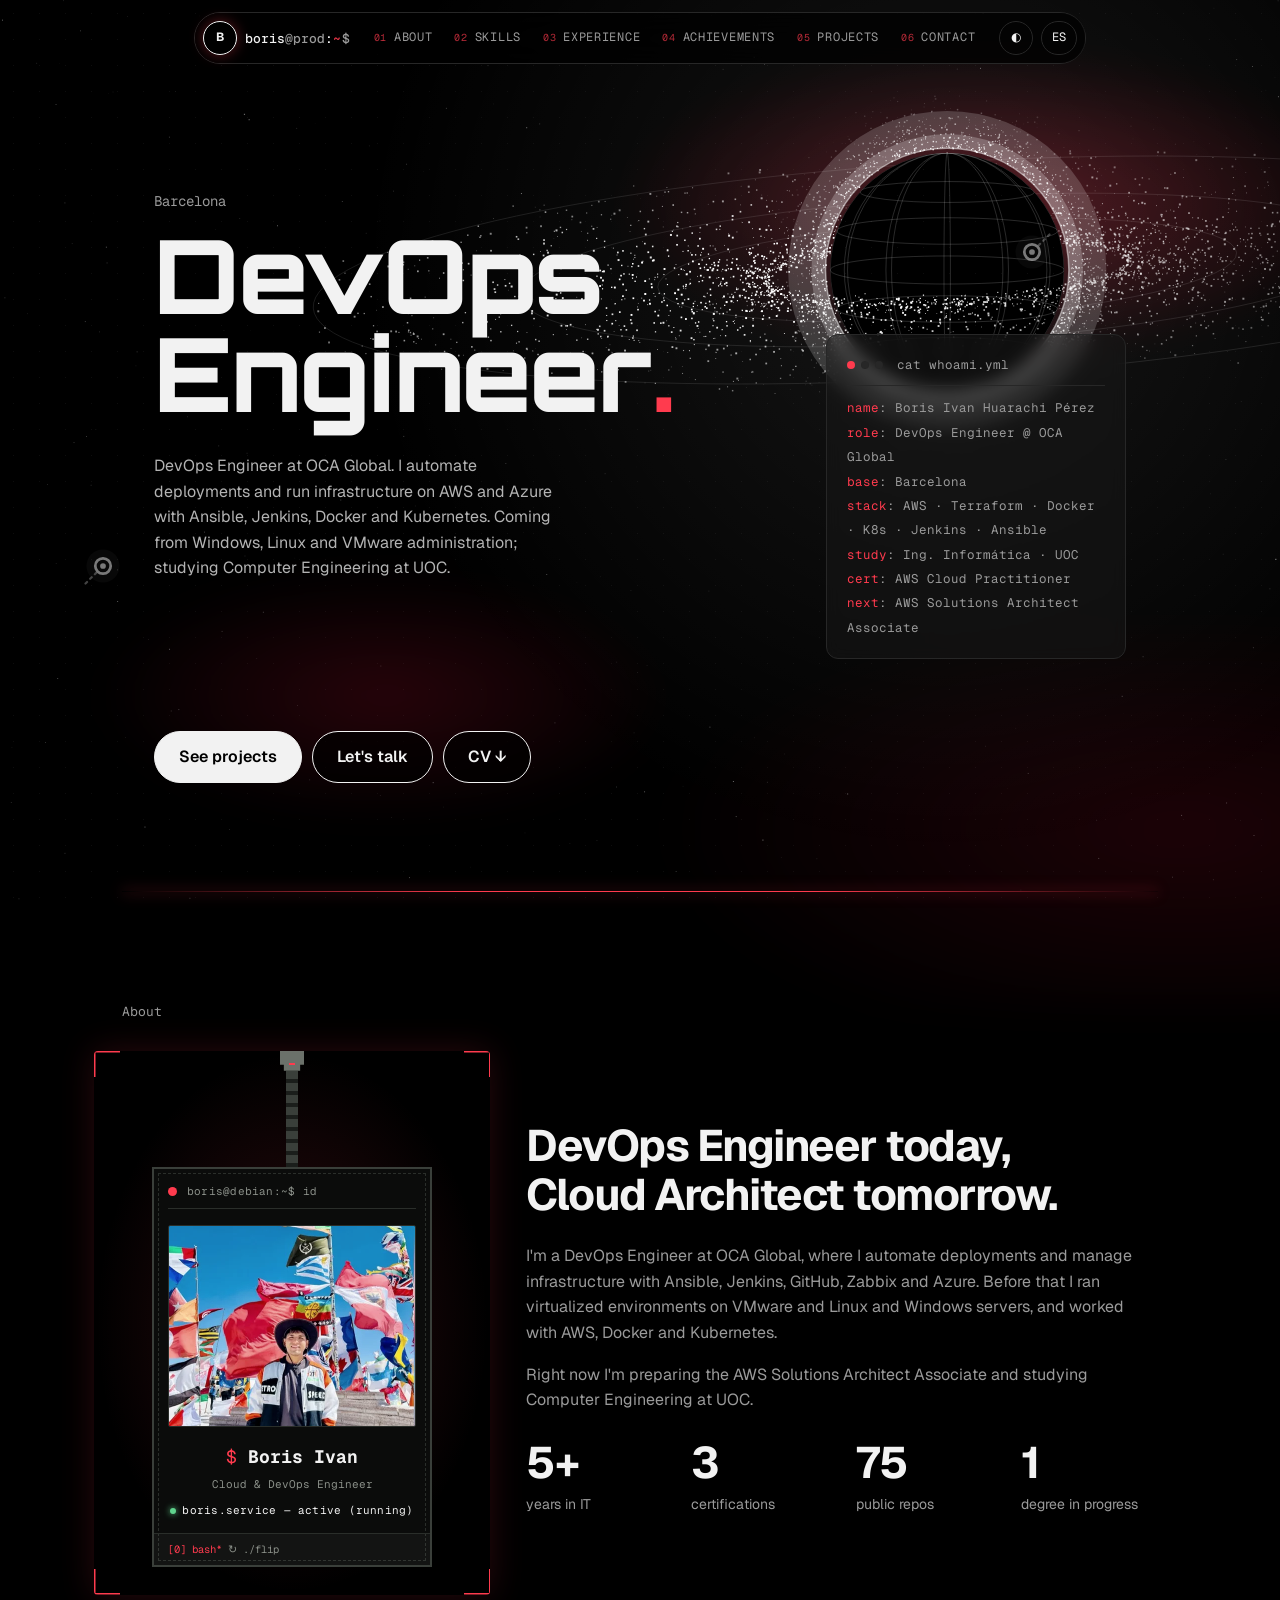
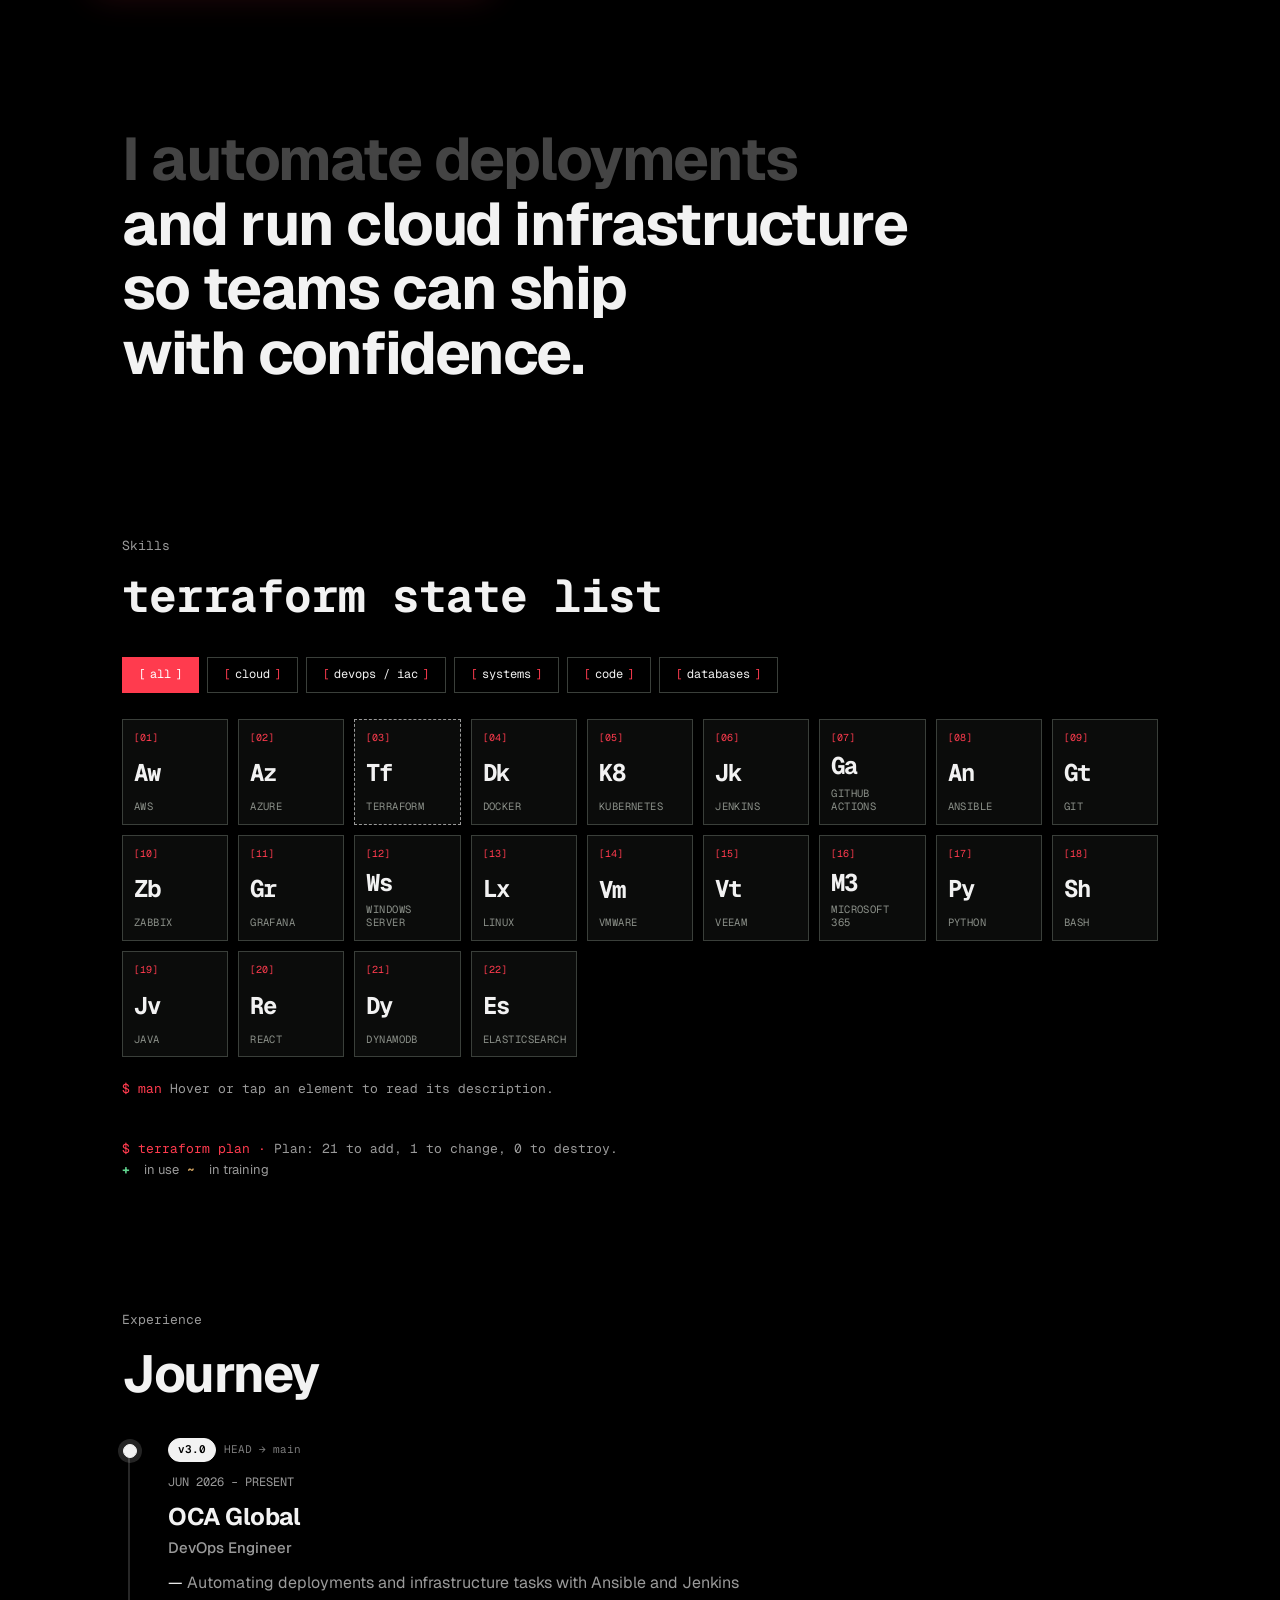
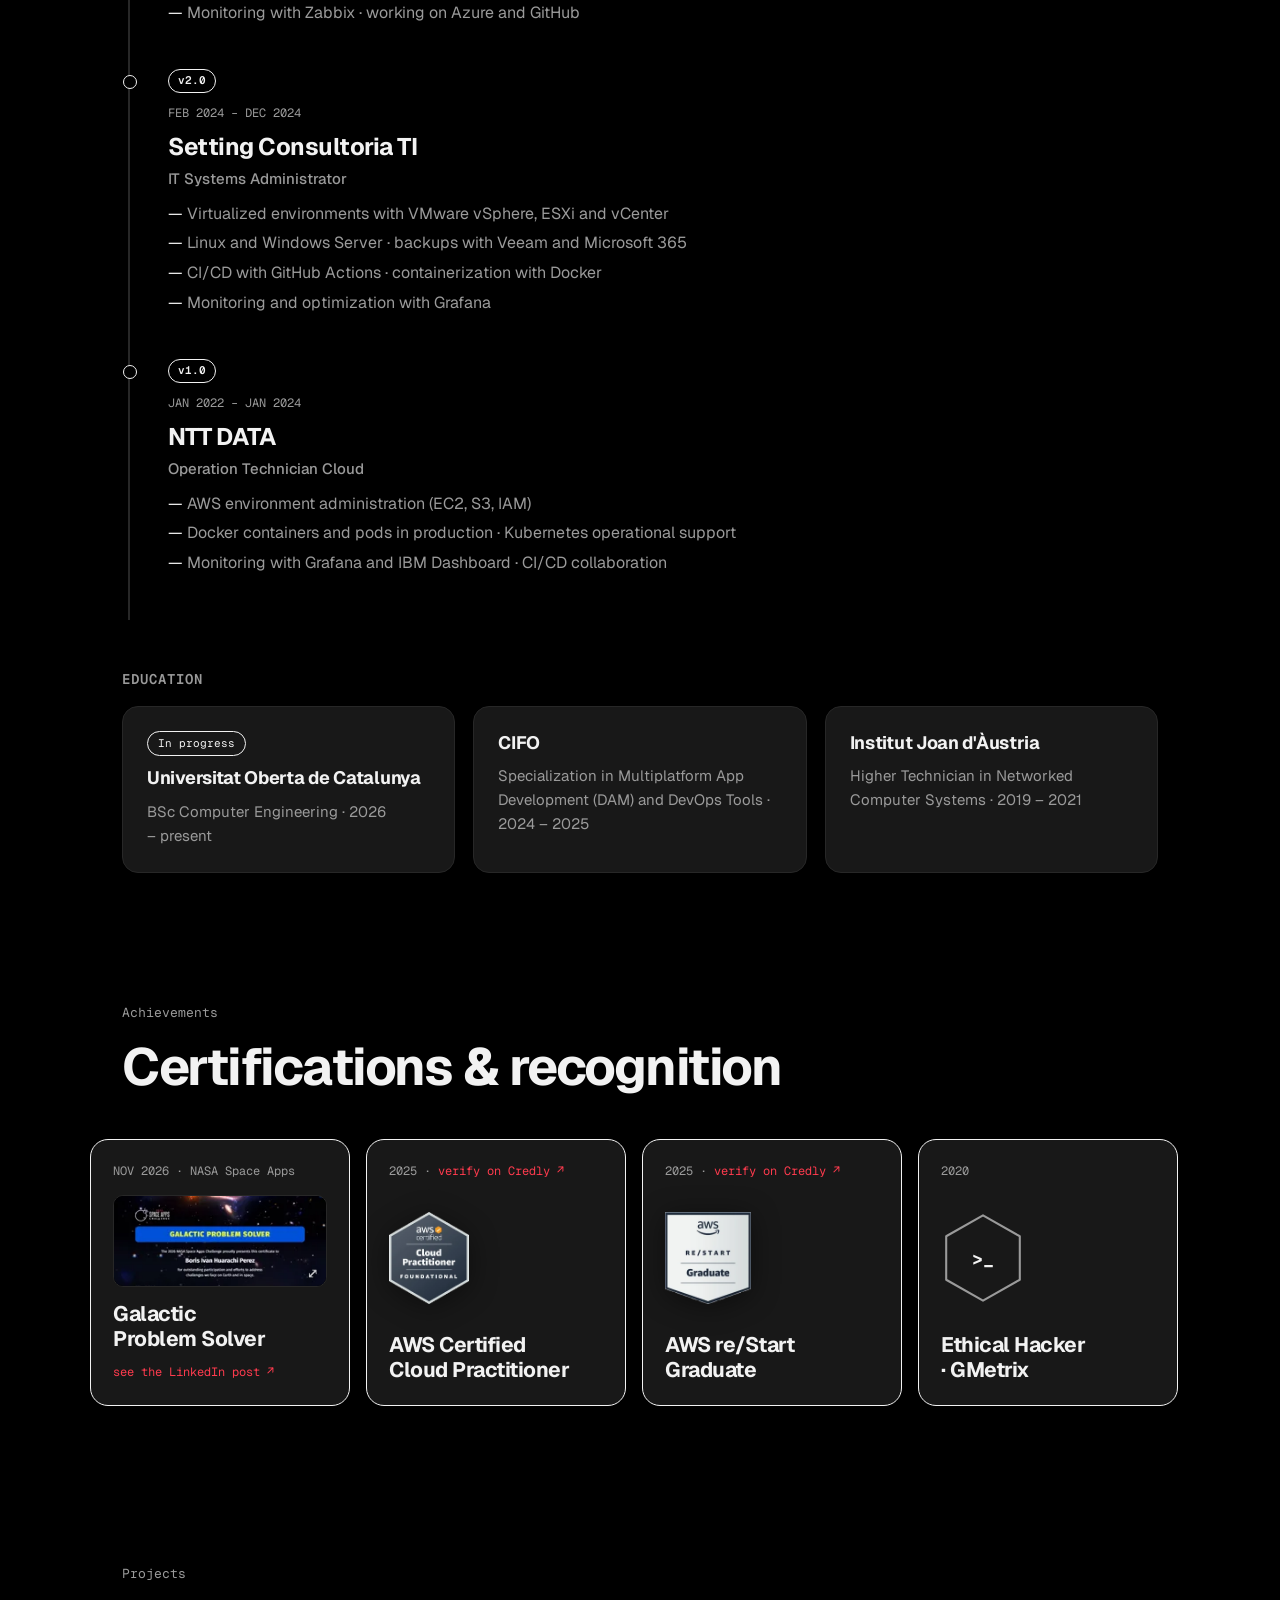
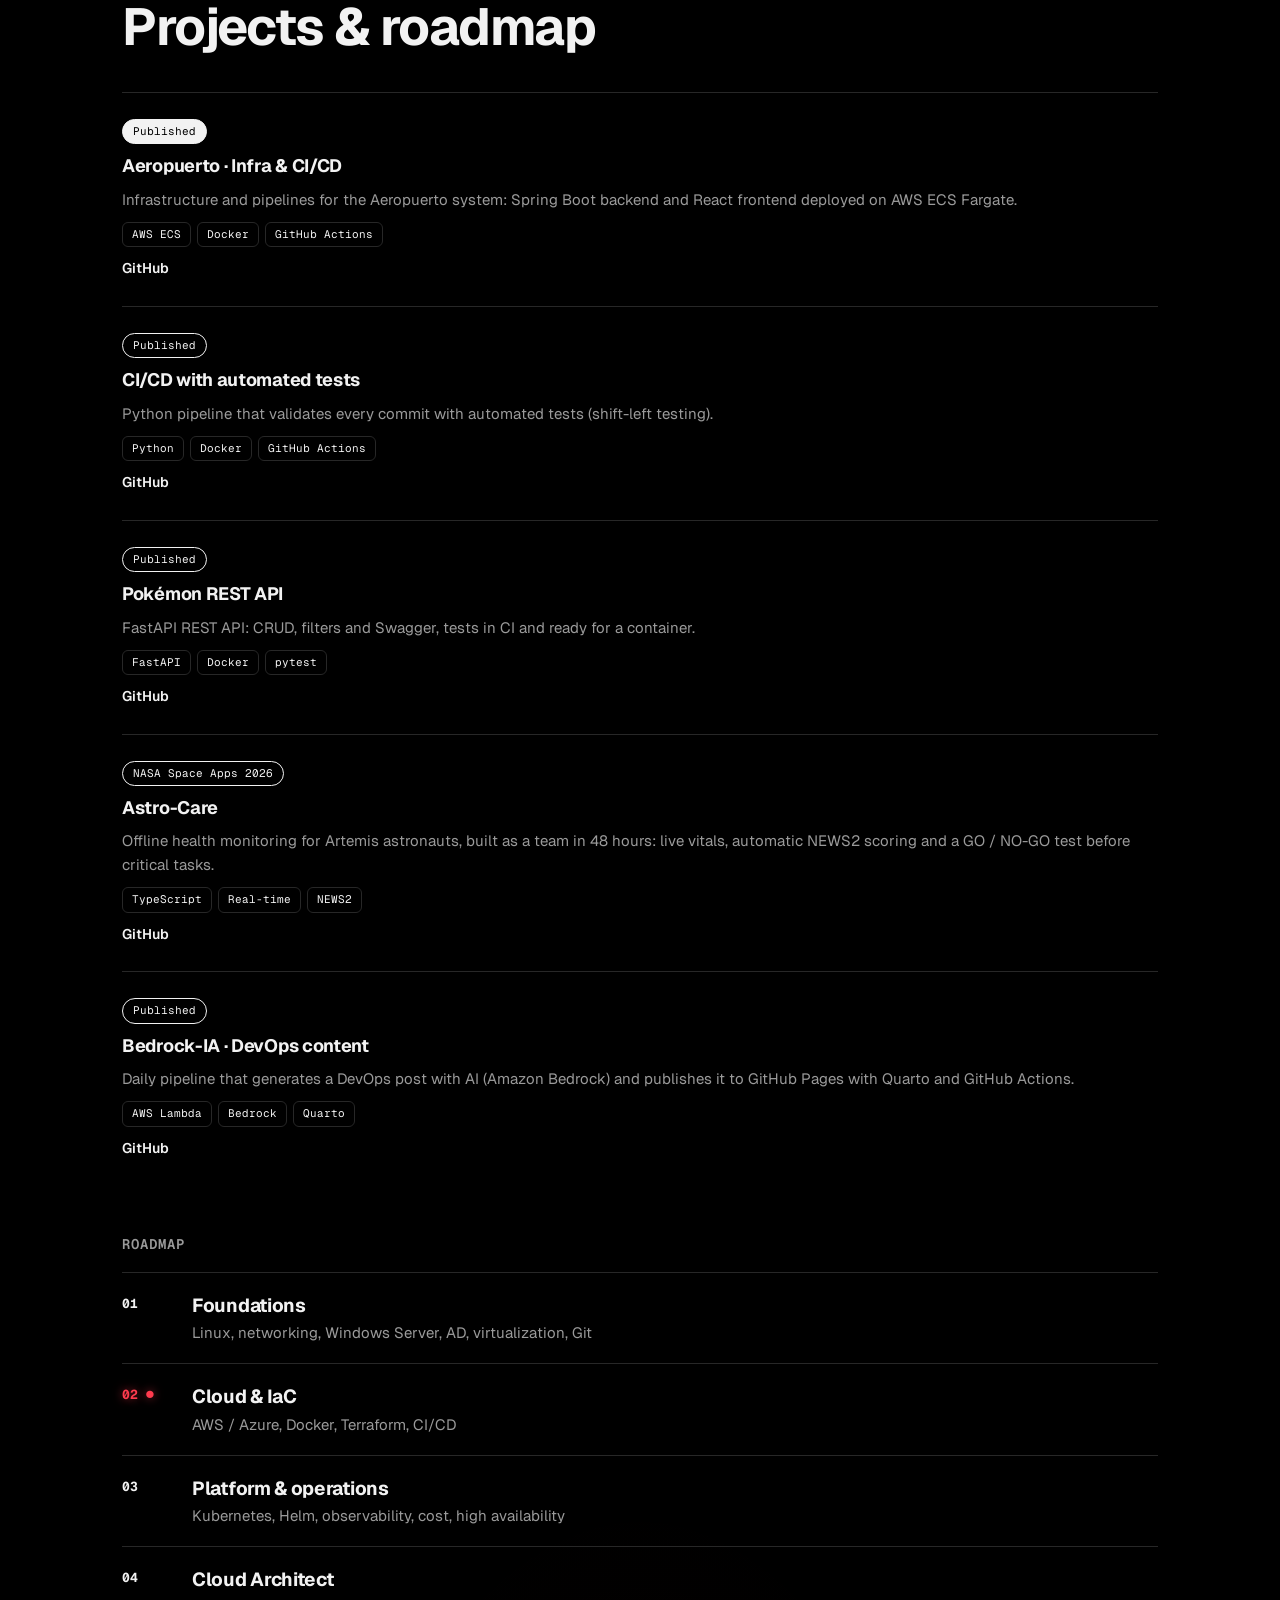
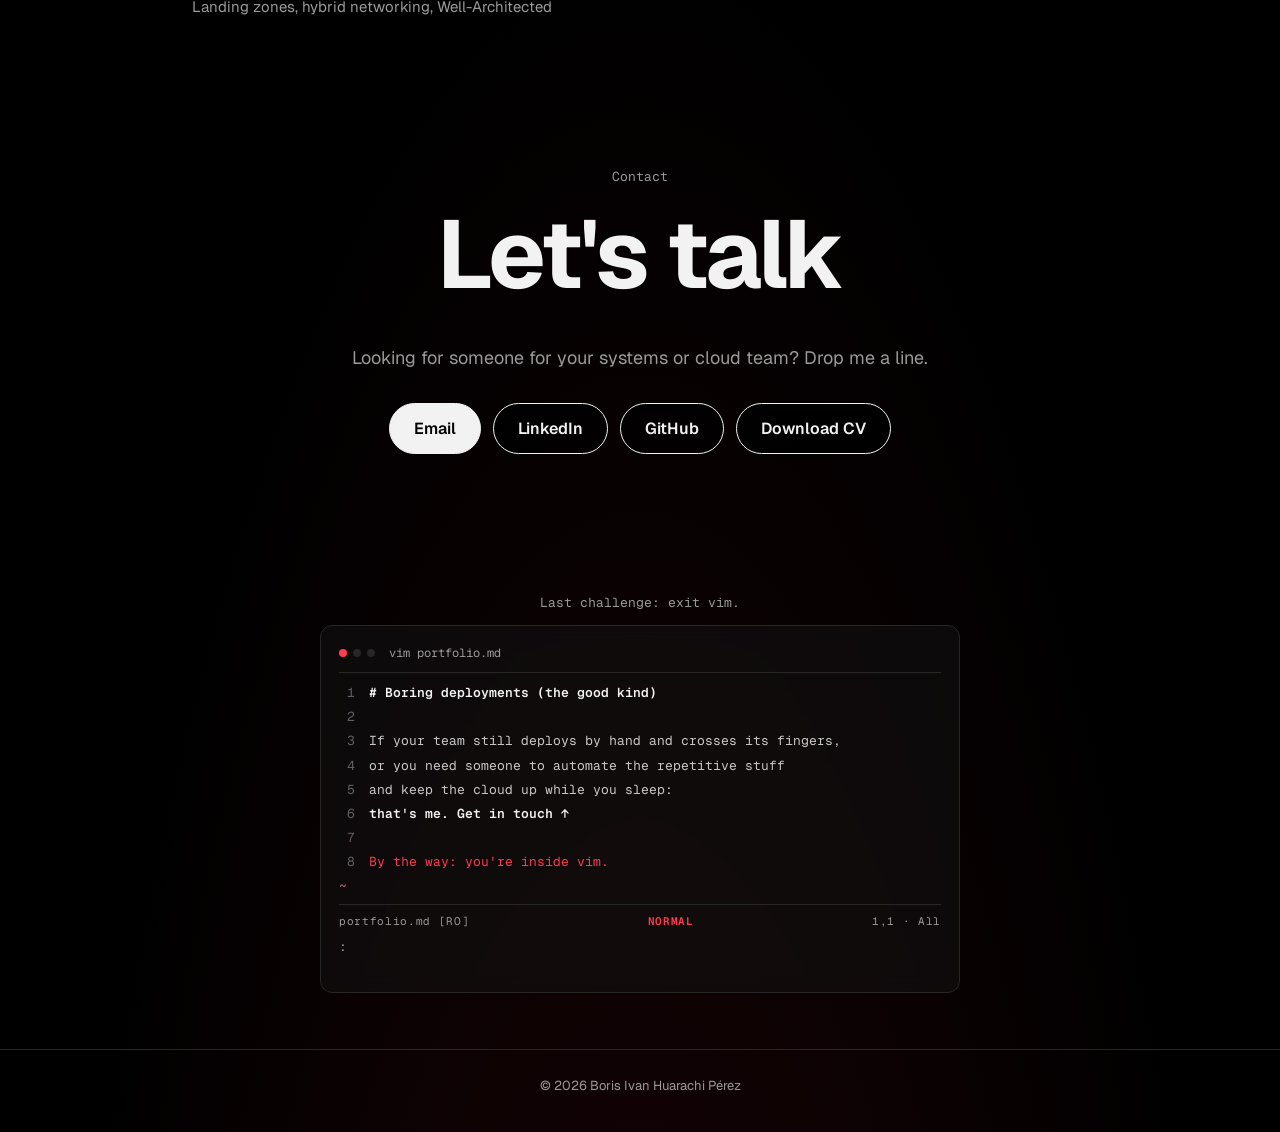
==== commit 3fe0f59b: "Pages: custom domain borisdevops.com" ====
--- a/index.html
+++ b/index.html
@@ -9,22 +9,22 @@
   <link rel="icon" href="favicon.svg" type="image/svg+xml" />
   <link rel="preconnect" href="https://fonts.googleapis.com" />
   <link rel="preconnect" href="https://fonts.gstatic.com" crossorigin />
-  <link rel="canonical" href="https://borizsam.github.io/" />
+  <link rel="canonical" href="https://borisdevops.com/" />
   <meta name="theme-color" content="#000000" />
   <meta name="color-scheme" content="dark light" />
   <link rel="apple-touch-icon" href="assets/apple-touch-icon.png" />
   <meta property="og:title" content="Boris Huarachi — Cloud &amp; DevOps Engineer" />
   <meta property="og:description" content="DevOps Engineer en OCA Global, camino a Cloud Architect." />
   <meta property="og:type" content="website" />
-  <meta property="og:url" content="https://borizsam.github.io/" />
-  <meta property="og:image" content="https://borizsam.github.io/assets/og.png" />
+  <meta property="og:url" content="https://borisdevops.com/" />
+  <meta property="og:image" content="https://borisdevops.com/assets/og.png" />
   <meta property="og:image:width" content="1200" />
   <meta property="og:image:height" content="630" />
   <meta property="og:image:alt" content="Boris Huarachi — DevOps Engineer" />
   <meta property="og:locale" content="es_ES" />
   <meta property="og:locale:alternate" content="en_US" />
   <meta name="twitter:card" content="summary_large_image" />
-  <script type="application/ld+json">{"@context":"https://schema.org","@type":"Person","name":"Boris Ivan Huarachi Pérez","jobTitle":"DevOps Engineer","worksFor":{"@type":"Organization","name":"OCA Global"},"address":{"@type":"PostalAddress","addressLocality":"Barcelona","addressCountry":"ES"},"url":"https://borizsam.github.io/","sameAs":["https://github.com/borizSam","https://www.linkedin.com/in/boris-ivan-huarachi-perez-859638219"]}</script>
+  <script type="application/ld+json">{"@context":"https://schema.org","@type":"Person","name":"Boris Ivan Huarachi Pérez","jobTitle":"DevOps Engineer","worksFor":{"@type":"Organization","name":"OCA Global"},"address":{"@type":"PostalAddress","addressLocality":"Barcelona","addressCountry":"ES"},"url":"https://borisdevops.com/","sameAs":["https://github.com/borizSam","https://www.linkedin.com/in/boris-ivan-huarachi-perez-859638219"]}</script>
   <link rel="preload" as="style" href="https://fonts.googleapis.com/css2?family=Geist:wght@400;500;600;700&family=Geist+Mono:wght@400;600&family=Orbitron:wght@800&display=swap" />
   <link rel="stylesheet" href="https://fonts.googleapis.com/css2?family=Geist:wght@400;500;600;700&family=Geist+Mono:wght@400;600&family=Orbitron:wght@800&display=swap" media="print" onload="this.media='all'" />
   <noscript><link rel="stylesheet" href="https://fonts.googleapis.com/css2?family=Geist:wght@400;500;600;700&family=Geist+Mono:wght@400;600&family=Orbitron:wght@800&display=swap" /></noscript>
@@ -315,7 +315,7 @@
     </div>
   </div>
   <script src="intro.js?v=53" defer></script>
-  <script src="script.js?v=50" defer></script>
+  <script src="script.js?v=51" defer></script>
   <script src="scenes.js?v=8" defer></script>
 </body>
 </html>
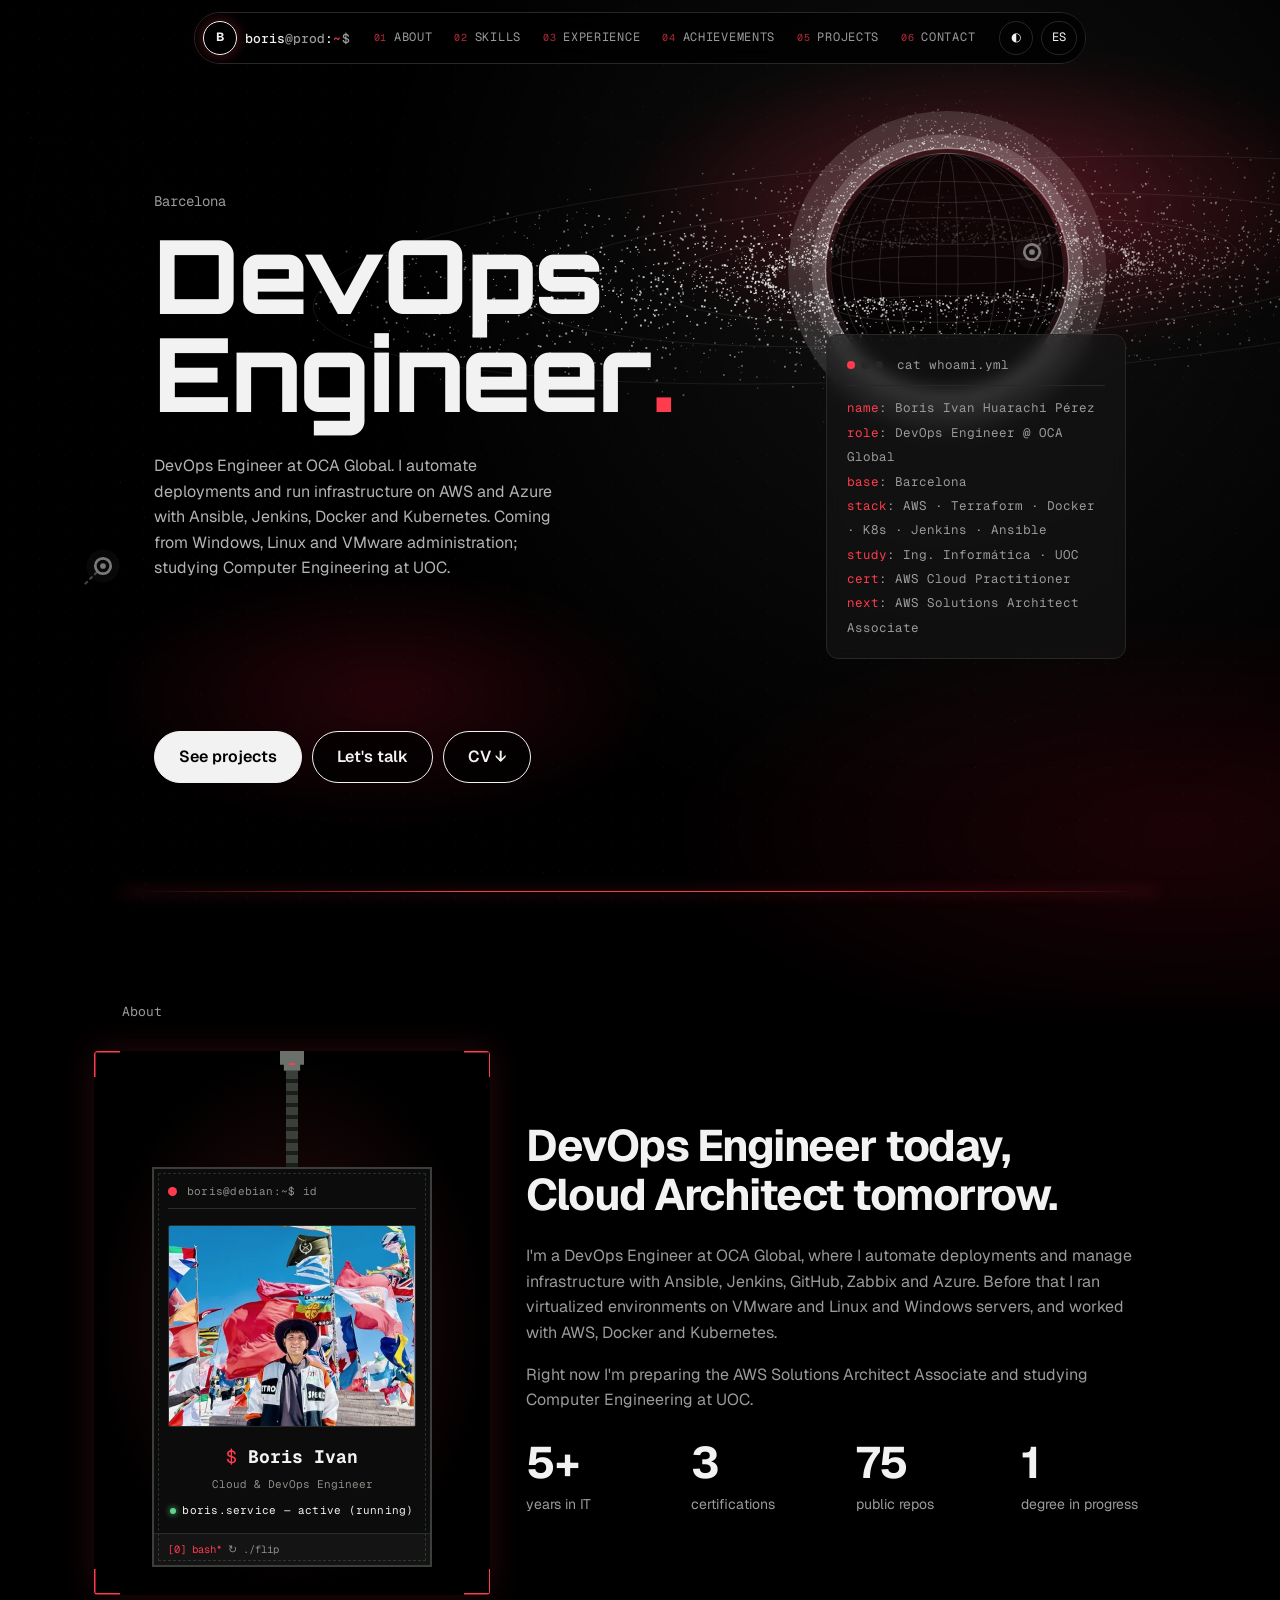
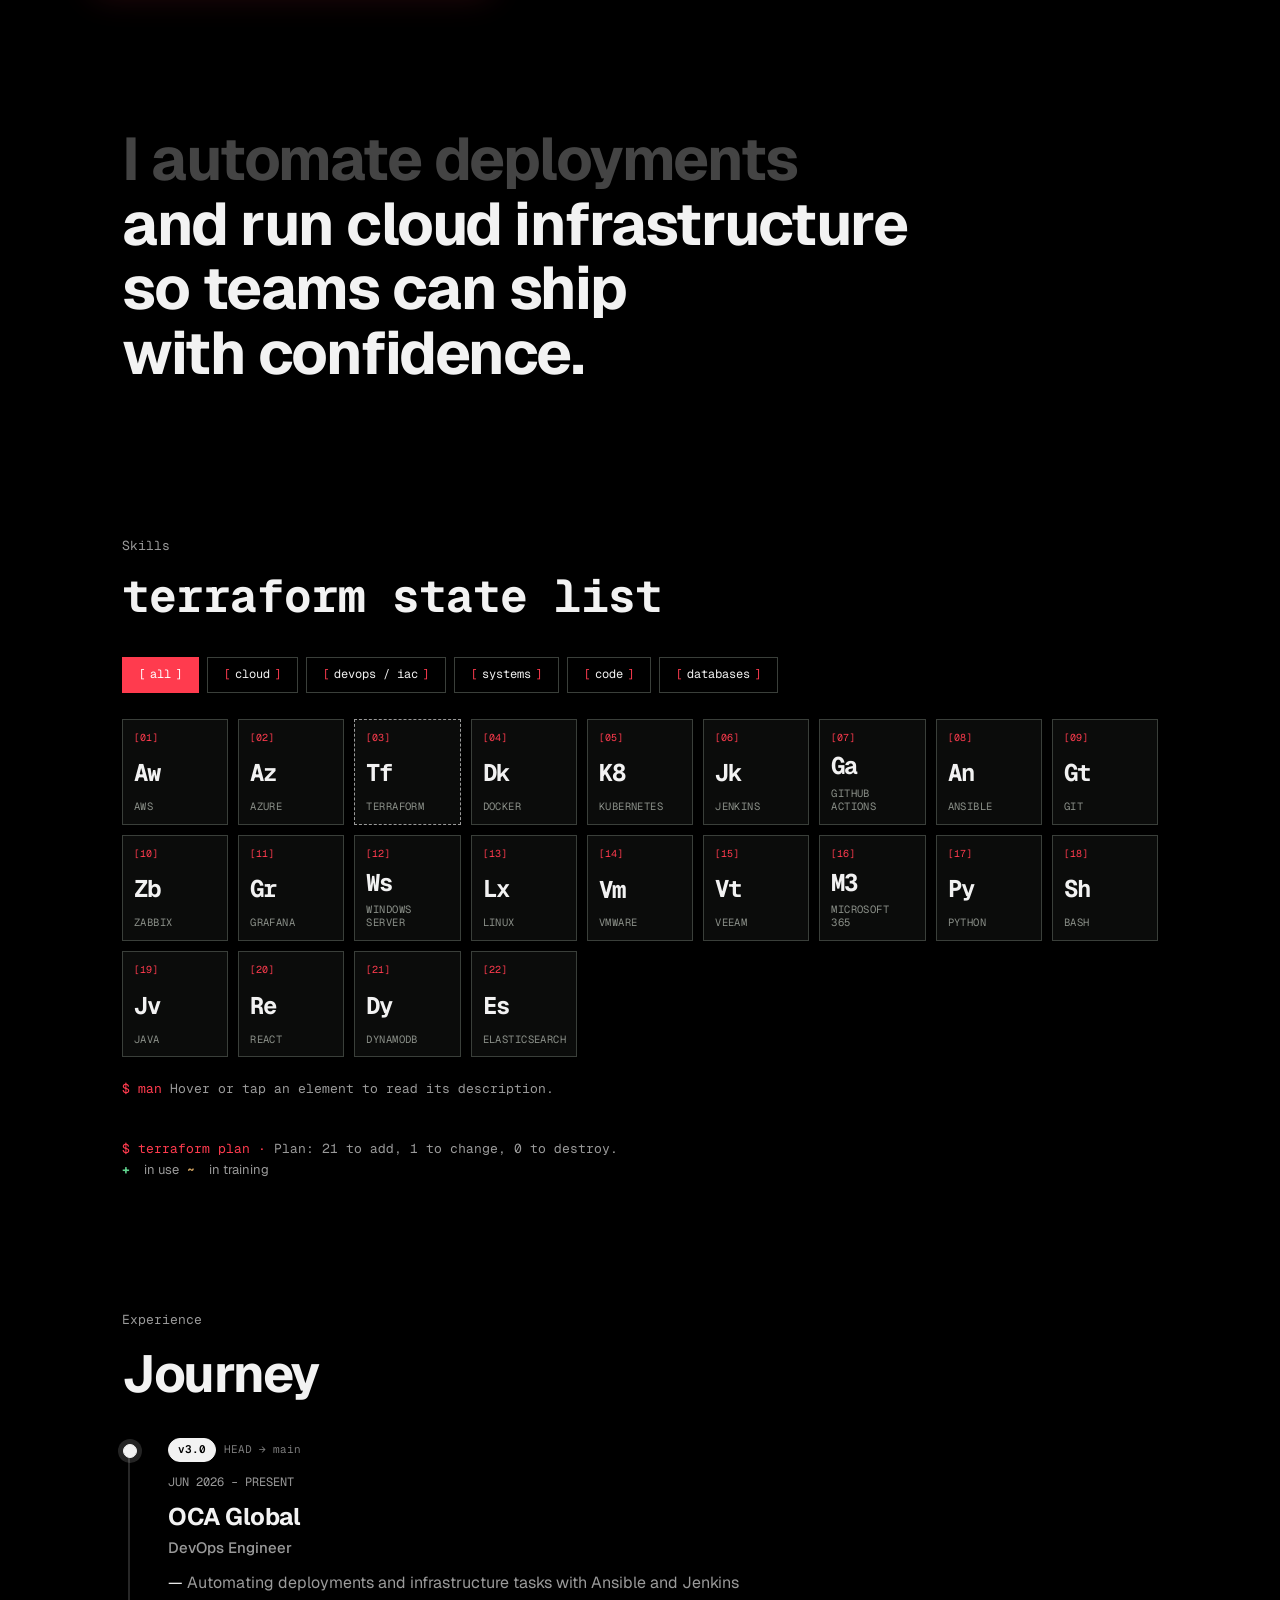
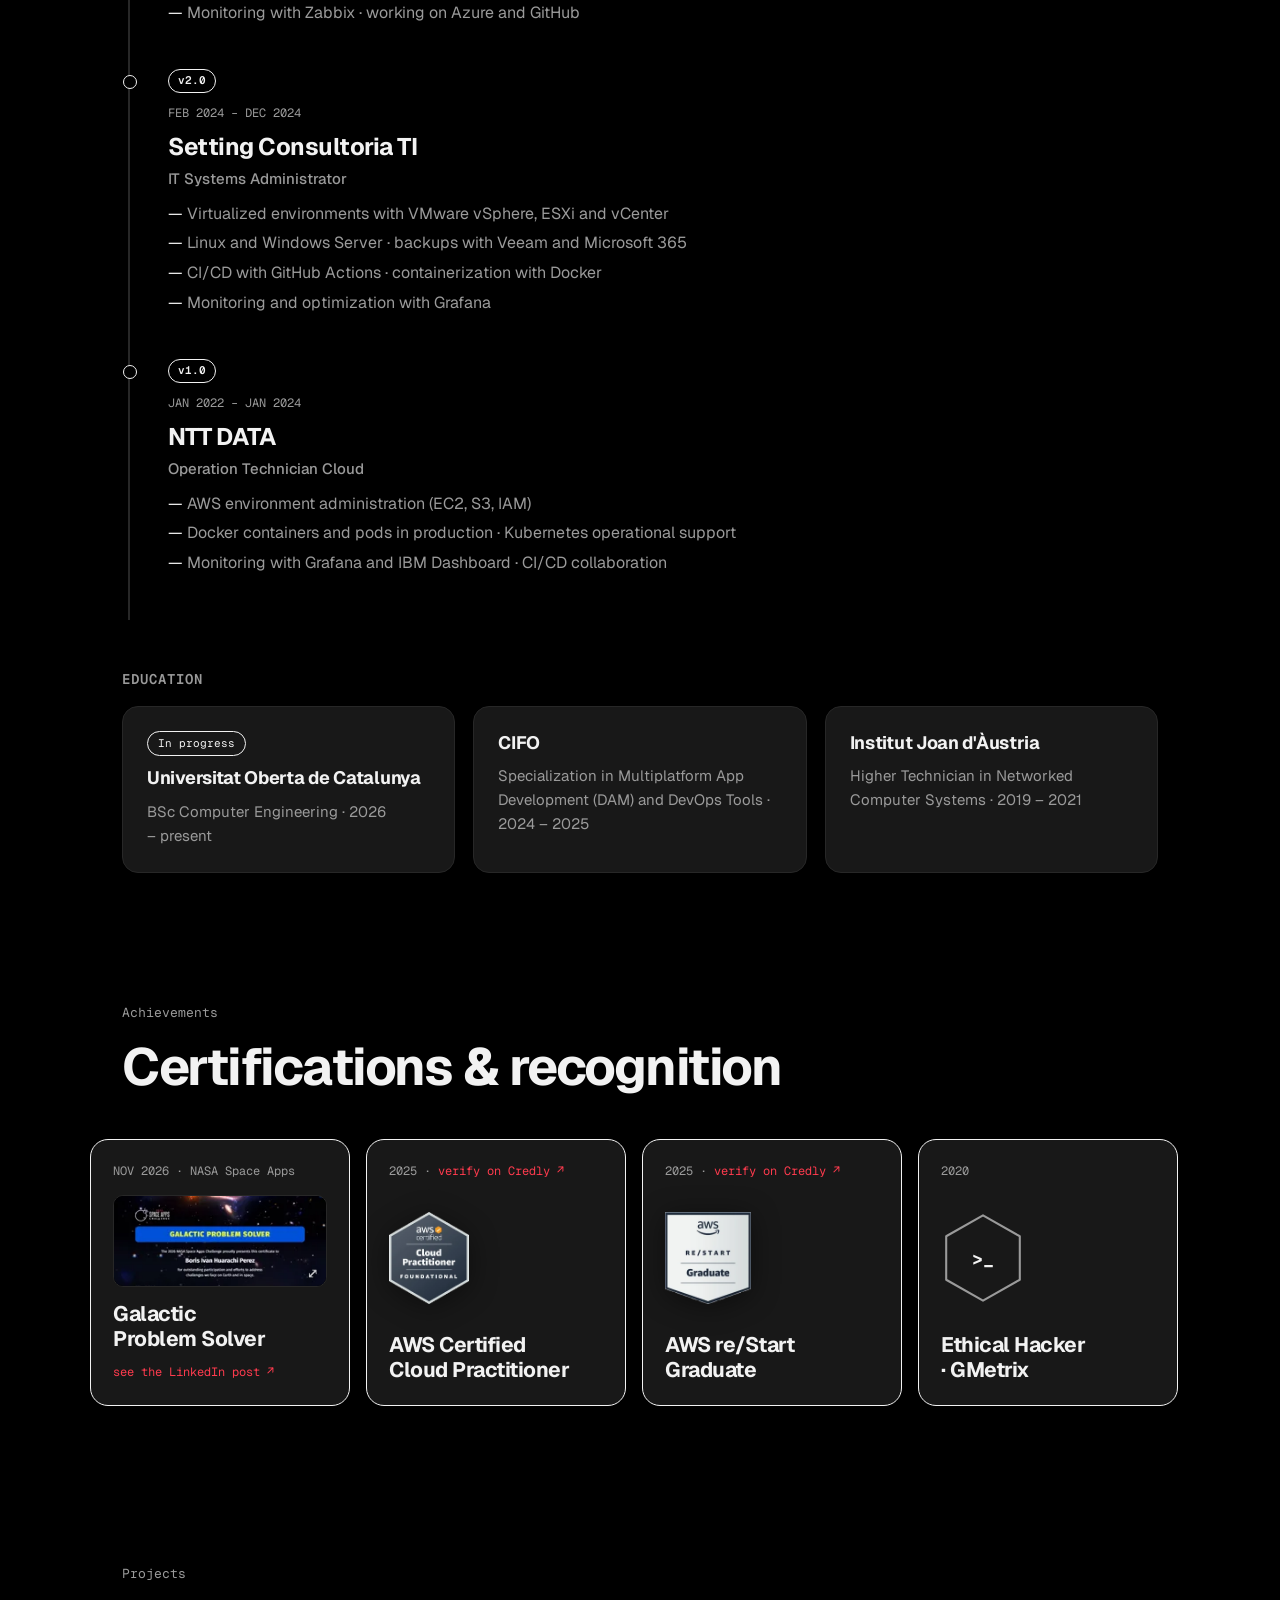
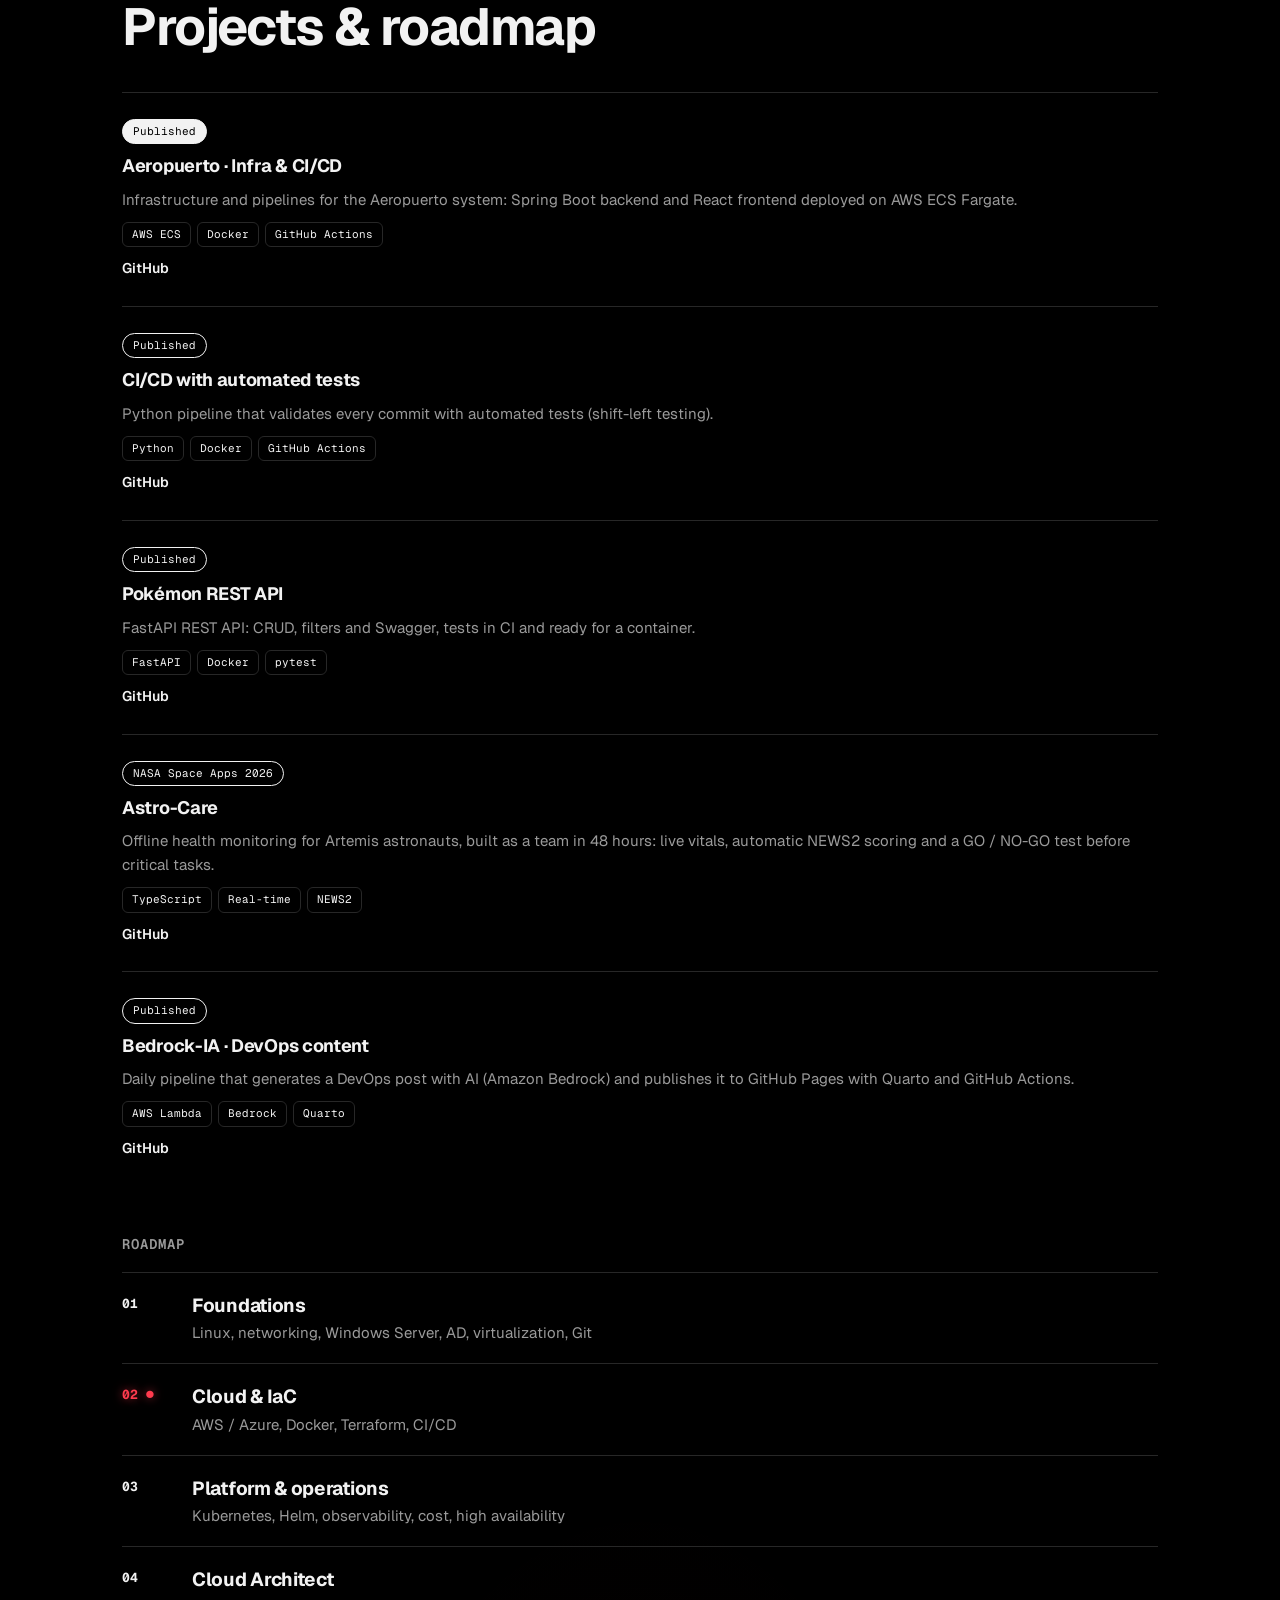
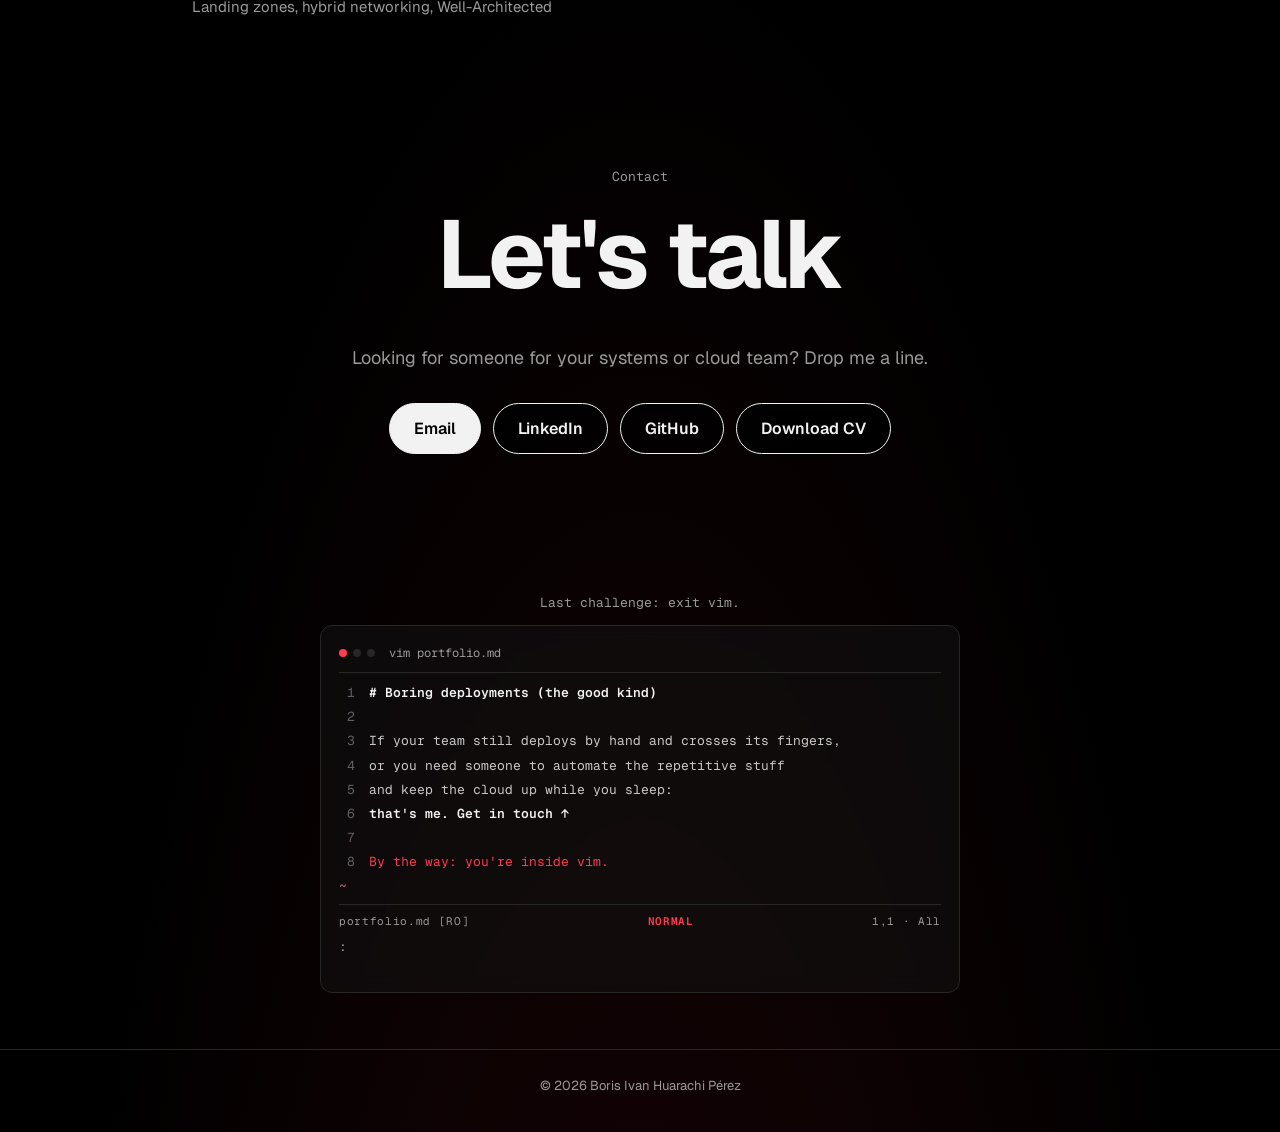
==== commit 33f45d76: "CV: one-page ATS-friendly CV as Boris-Ivan-Huarachi-Perez-CV.pdf" ====
--- a/index.html
+++ b/index.html
@@ -82,7 +82,7 @@
         <a class="btn solid" href="#projects" data-i18n="hero.work">Ver proyectos</a>
         <div class="row">
           <a class="btn" href="#contact" data-i18n="hero.contact">Hablemos</a>
-          <a class="btn" href="assets/cv.pdf" download data-i18n="cv.short">CV ↓</a>
+          <a class="btn" href="assets/Boris-Ivan-Huarachi-Perez-CV.pdf" download="Boris-Ivan-Huarachi-Perez-CV.pdf" data-i18n="cv.short">CV ↓</a>
         </div>
       </div>
       <aside class="hero-panel" aria-label="Resumen" data-i18n-label="a.summary">
@@ -253,7 +253,7 @@
         <a class="btn solid" href="mailto:bhuarachiperez@gmail.com">Email</a>
         <a class="btn" href="https://www.linkedin.com/in/boris-ivan-huarachi-perez-859638219" target="_blank" rel="noopener">LinkedIn</a>
         <a class="btn" href="https://github.com/borizSam" target="_blank" rel="noopener">GitHub</a>
-        <a class="btn" href="assets/cv.pdf" download data-i18n="cv">Descargar CV</a>
+        <a class="btn" href="assets/Boris-Ivan-Huarachi-Perez-CV.pdf" download="Boris-Ivan-Huarachi-Perez-CV.pdf" data-i18n="cv">Descargar CV</a>
       </div>
     </section>
   </main>
@@ -315,7 +315,7 @@
     </div>
   </div>
   <script src="intro.js?v=53" defer></script>
-  <script src="script.js?v=51" defer></script>
+  <script src="script.js?v=52" defer></script>
   <script src="scenes.js?v=8" defer></script>
 </body>
 </html>
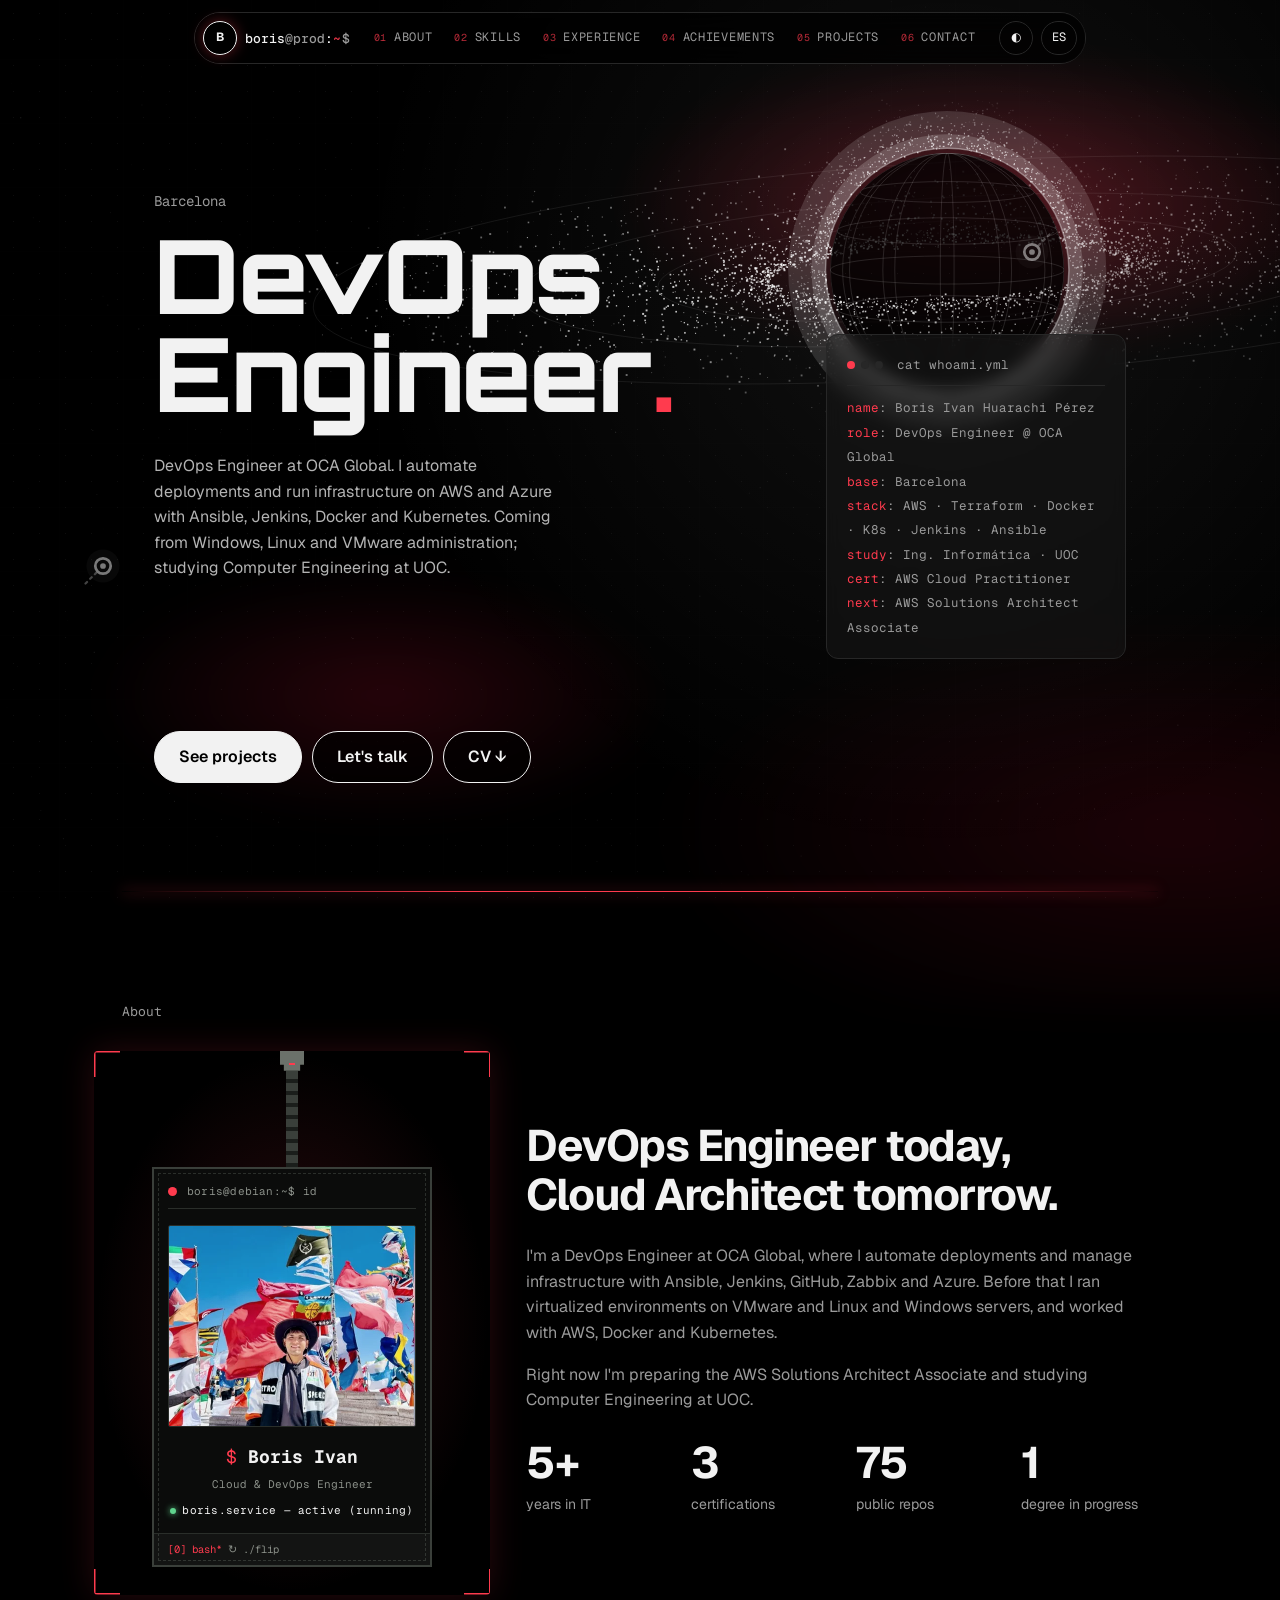
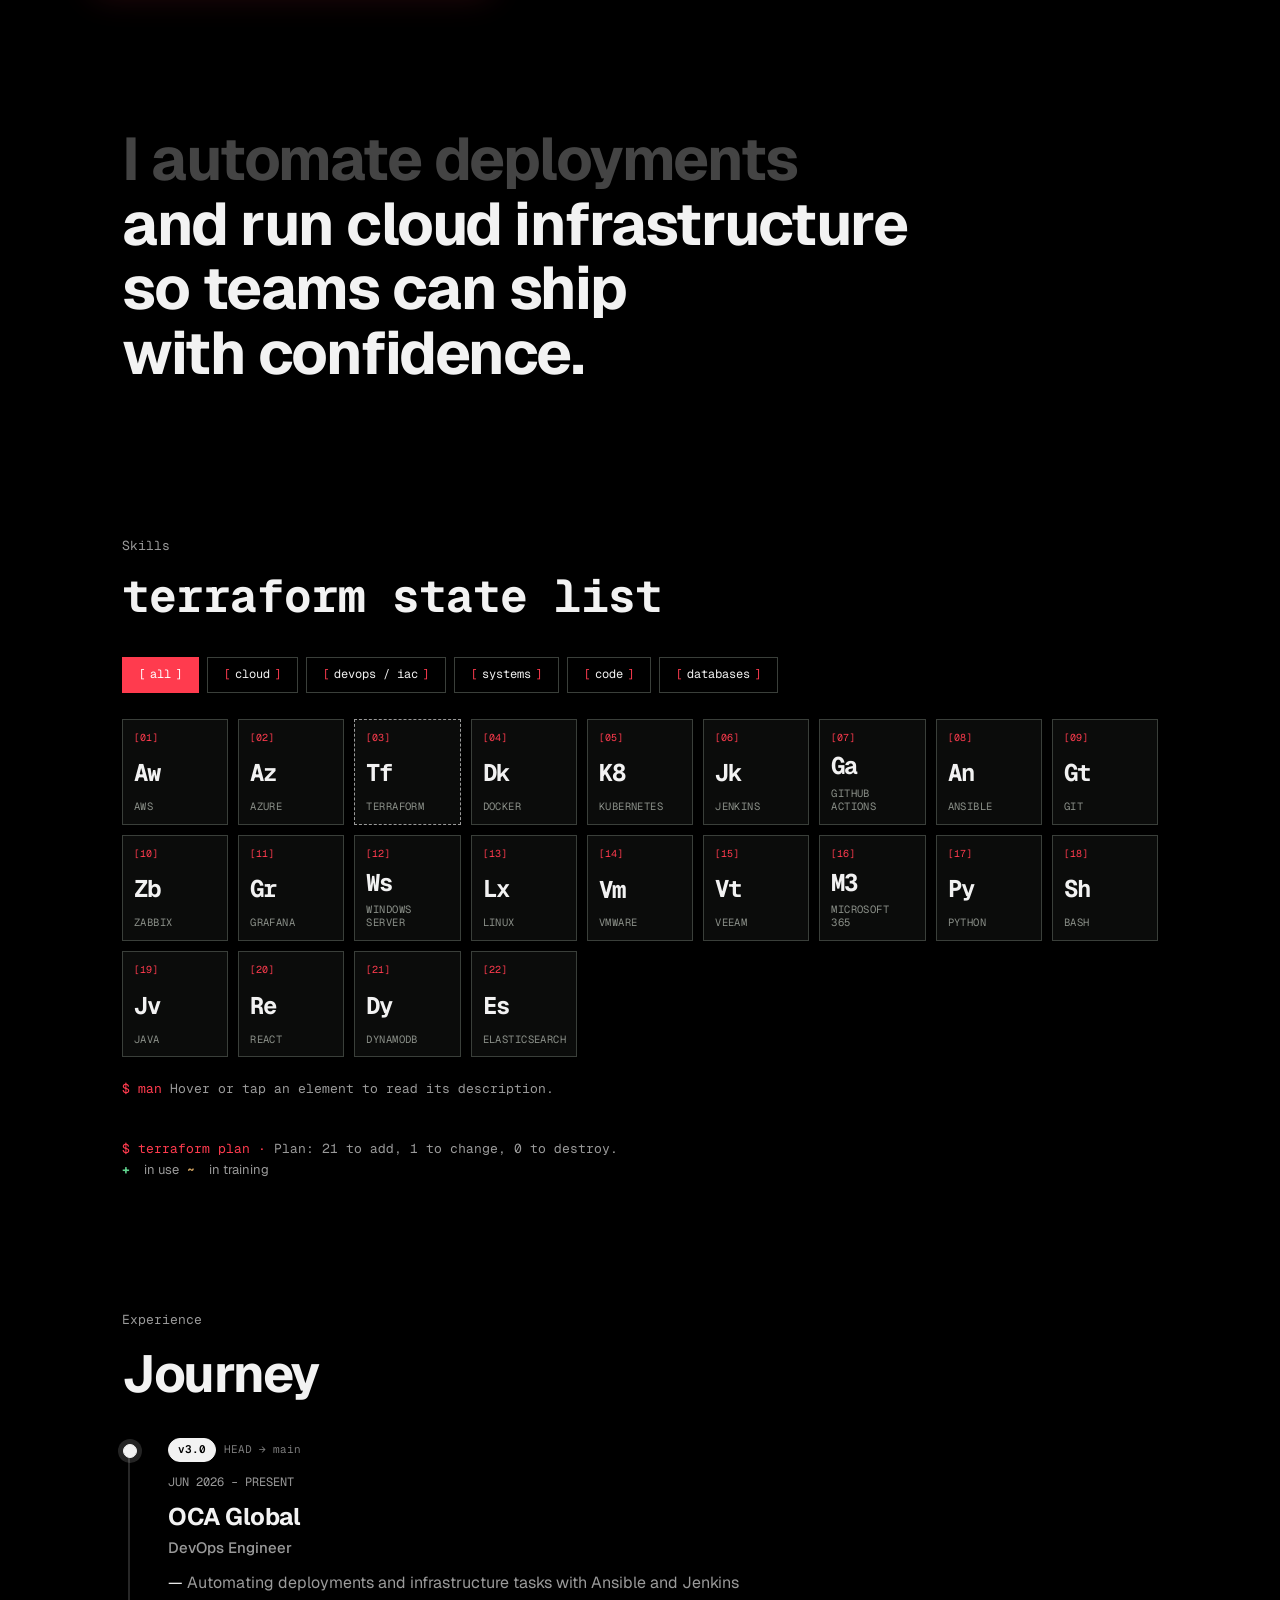
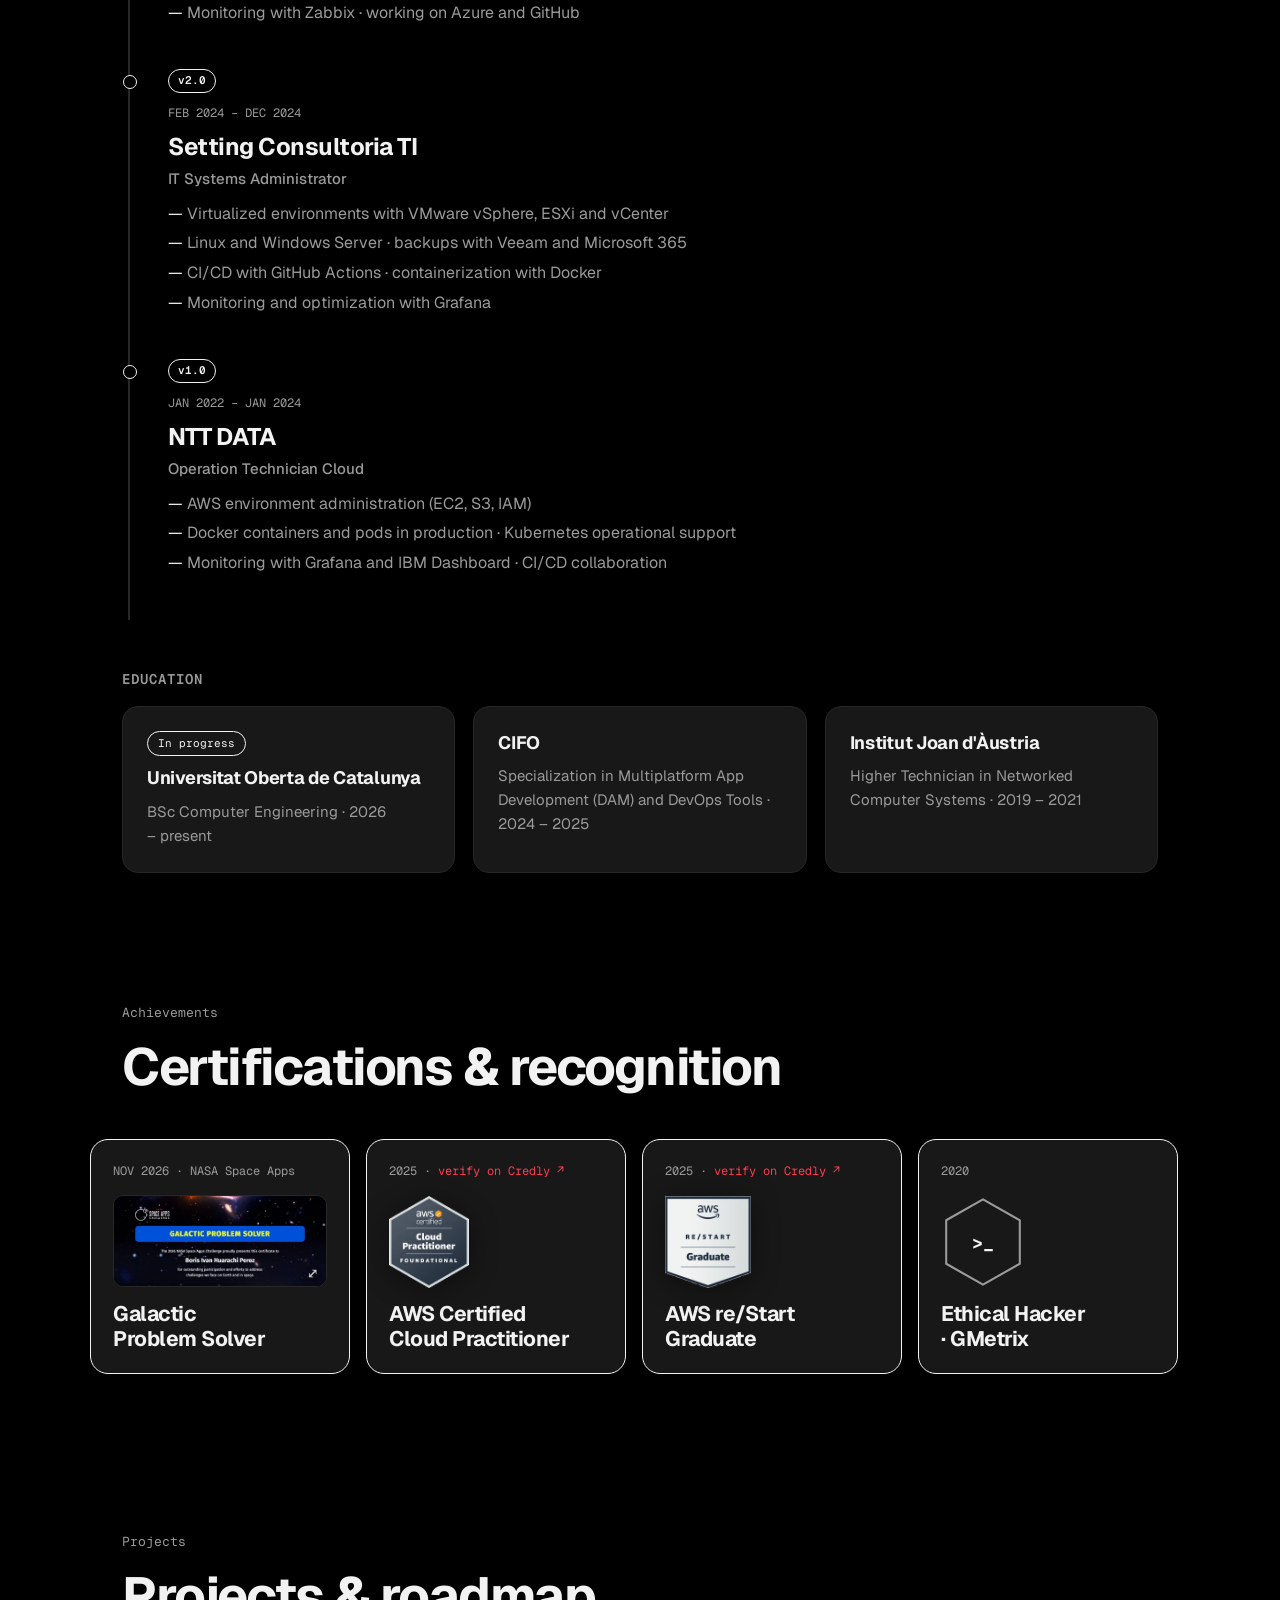
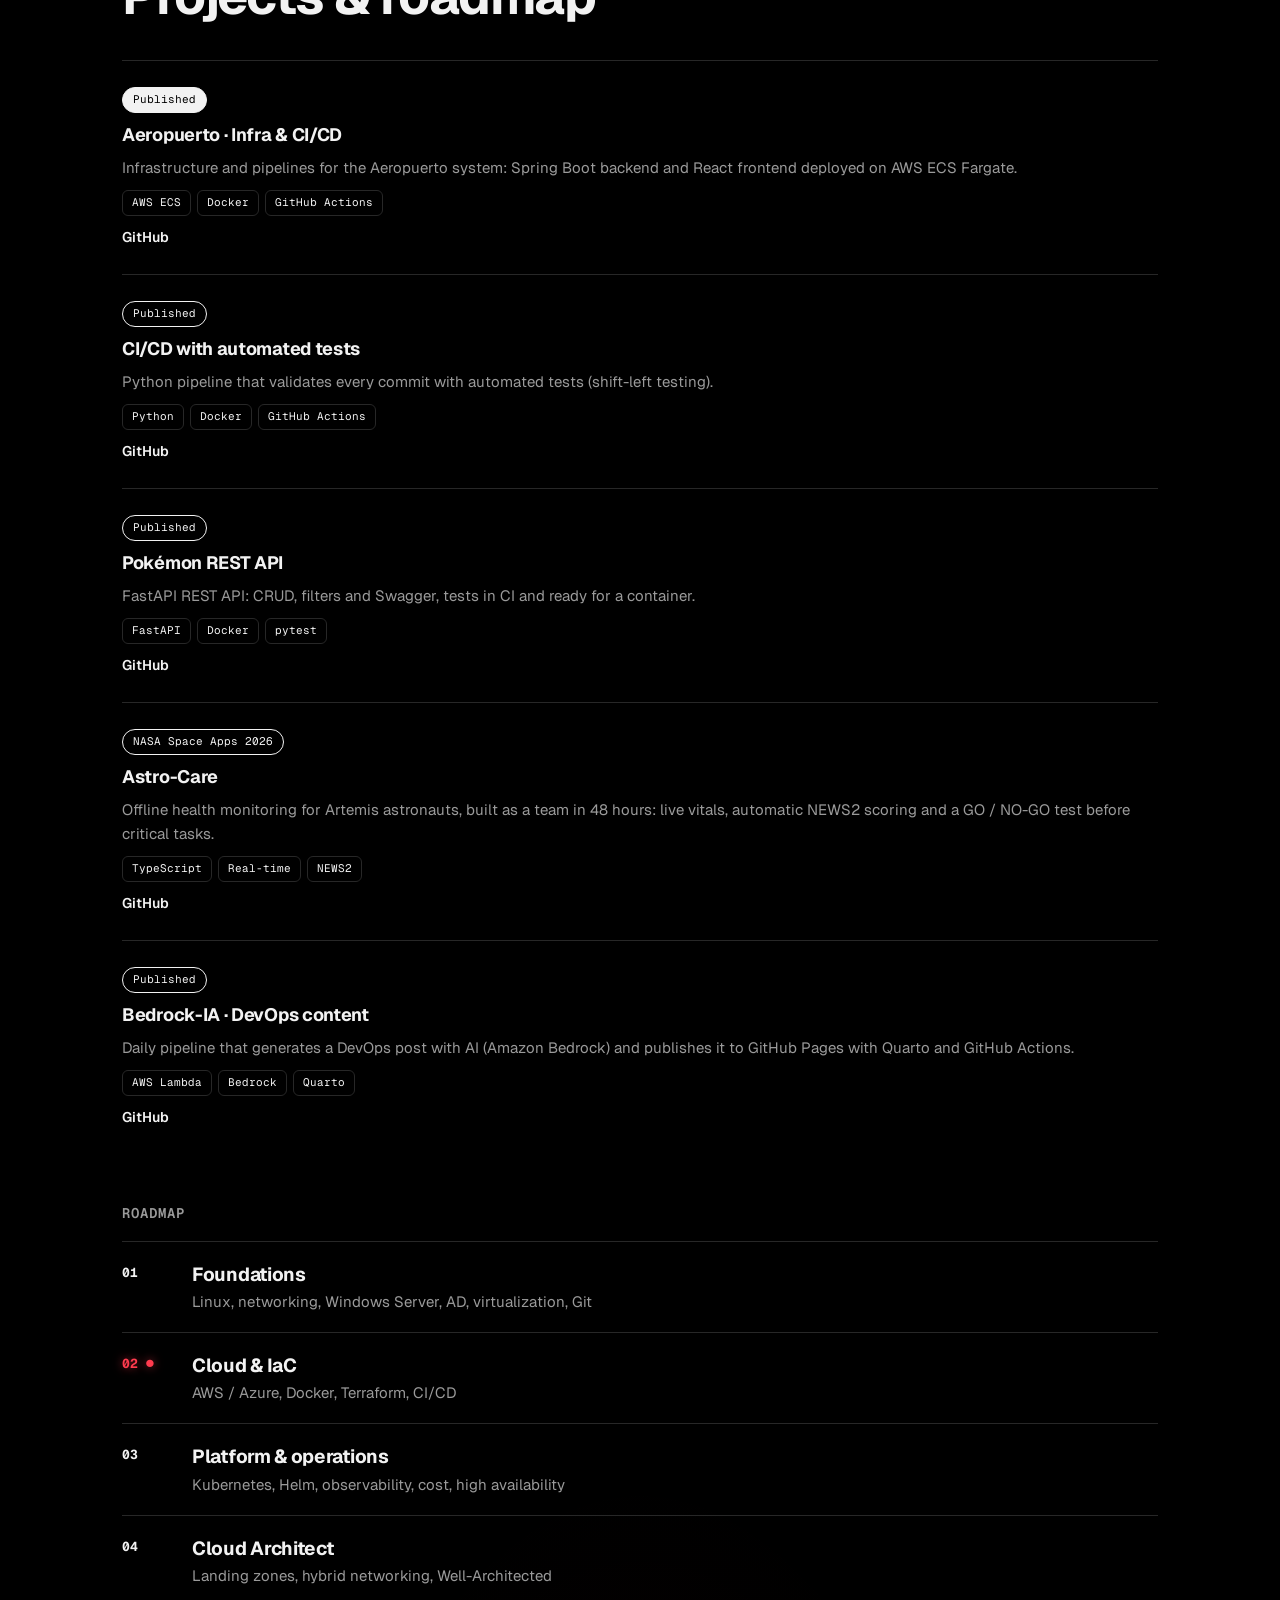
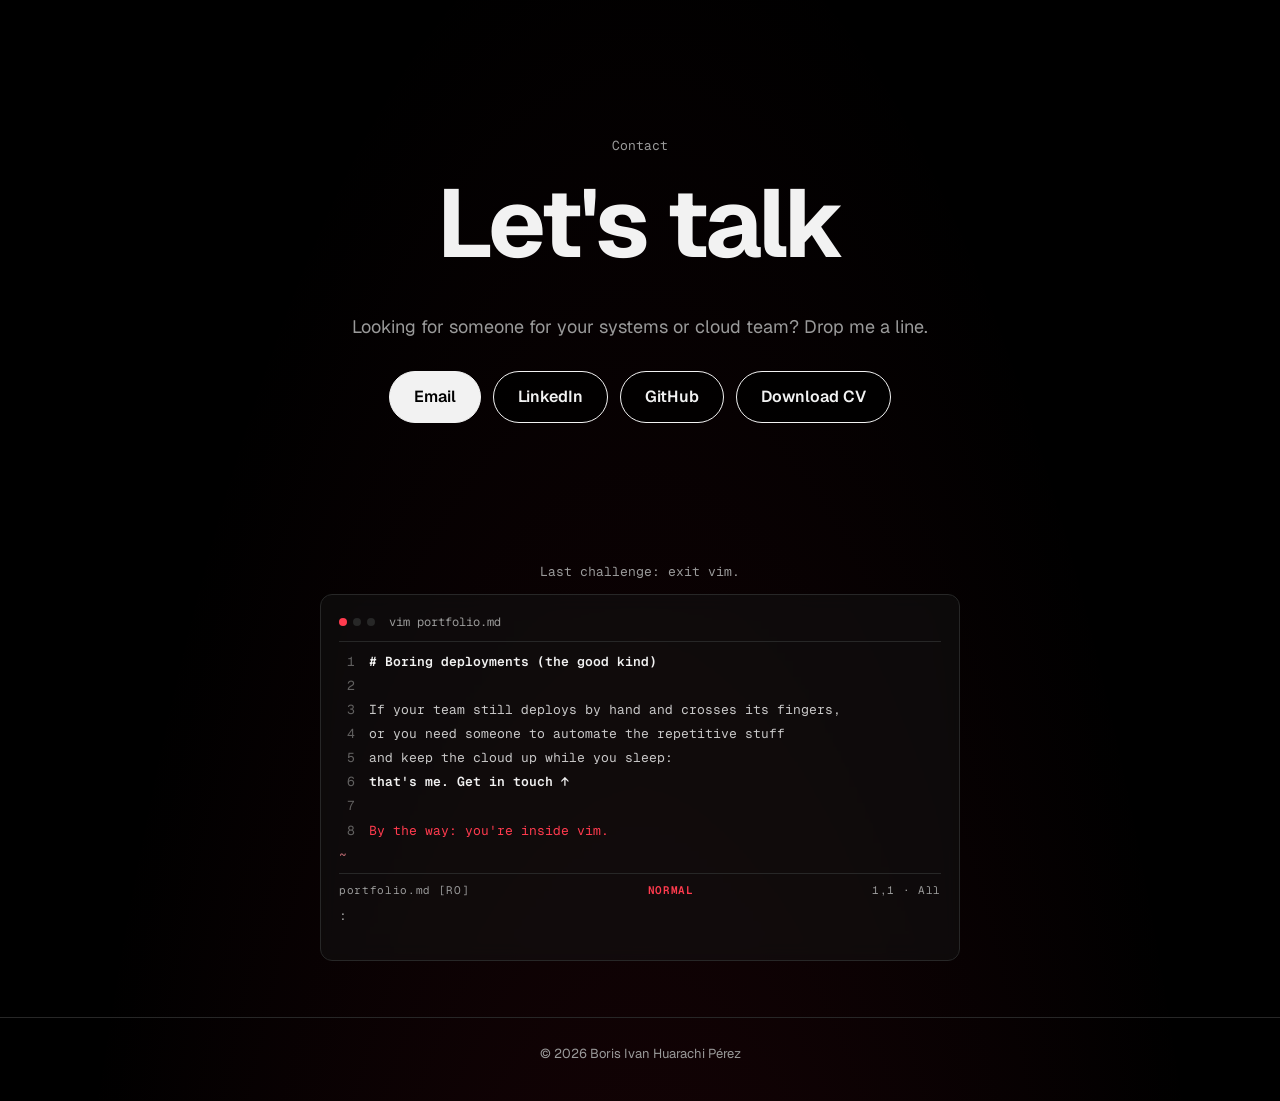
==== commit 1091b4a6: "Achievements: sharper NASA certificate as a tilting card, animated close" ====
--- a/index.html
+++ b/index.html
@@ -28,7 +28,7 @@
   <link rel="preload" as="style" href="https://fonts.googleapis.com/css2?family=Geist:wght@400;500;600;700&family=Geist+Mono:wght@400;600&family=Orbitron:wght@800&display=swap" />
   <link rel="stylesheet" href="https://fonts.googleapis.com/css2?family=Geist:wght@400;500;600;700&family=Geist+Mono:wght@400;600&family=Orbitron:wght@800&display=swap" media="print" onload="this.media='all'" />
   <noscript><link rel="stylesheet" href="https://fonts.googleapis.com/css2?family=Geist:wght@400;500;600;700&family=Geist+Mono:wght@400;600&family=Orbitron:wght@800&display=swap" /></noscript>
-  <link rel="stylesheet" href="styles.css?v=62" />
+  <link rel="stylesheet" href="styles.css?v=64" />
   <script>try{var d=document.documentElement;if(sessionStorage.getItem("intro"))d.classList.add("no-intro");d.dataset.theme=sessionStorage.getItem("pf-theme")||"dark"}catch(e){document.documentElement.dataset.theme="dark"}</script>
 </head>
 <body>
@@ -212,9 +212,8 @@
       <div class="scroller" id="scroller">
         <div class="ach ach-nasa">
           <span>NOV 2026 · NASA Space Apps</span>
-          <button class="ach-thumb" id="cert-open" type="button" aria-haspopup="dialog" aria-label="Ver certificado" data-i18n-label="cert.view"><img src="assets/nasa-cert-thumb.webp" alt="" width="240" height="184" loading="lazy" decoding="async" /></button>
+          <button class="ach-thumb" id="cert-open" type="button" aria-haspopup="dialog" aria-label="Ver certificado" data-i18n-label="cert.view"><img src="assets/nasa-cert-thumb.webp?v=2" alt="" width="480" height="371" loading="lazy" decoding="async" /></button>
           <h3>Galactic Problem Solver</h3>
-          <a class="ach-link" href="https://www.linkedin.com/feed/update/urn:li:activity:7528192811675070464/" target="_blank" rel="noopener" data-i18n="cert.post">ver post en LinkedIn ↗</a>
         </div>
         <a class="ach" href="https://www.credly.com/badges/f8e4d3f9-4c8d-47b8-8ab7-e62d70e32cbc/public_url" target="_blank" rel="noopener"><span>2025 · <em data-i18n="cert.verify">verificar en Credly ↗</em></span><img class="ach-badge" src="assets/aws-ccp.webp" alt="" width="173" height="200" loading="lazy" decoding="async" /><h3>AWS Certified Cloud Practitioner</h3></a>
         <a class="ach" href="https://www.credly.com/badges/a2490168-e110-43ed-85c0-f87fcea667ea/public_url" target="_blank" rel="noopener"><span>2025 · <em data-i18n="cert.verify">verificar en Credly ↗</em></span><img class="ach-badge" src="assets/aws-restart.webp" alt="" width="188" height="200" loading="lazy" decoding="async" /><h3>AWS re/Start Graduate</h3></a>
@@ -290,10 +289,16 @@
   <footer class="footer">© 2026 Boris Ivan Huarachi Pérez</footer>
 
   <!-- NASA Space Apps certificate, full size -->
-  <dialog class="cert-dlg" id="cert-dlg" aria-labelledby="cert-dlg-t">
-    <button class="ghost cert-close" id="cert-close" type="button" aria-label="Cerrar" data-i18n-label="egg.close">✕</button>
-    <img src="assets/nasa-cert.webp" alt="Certificado Galactic Problem Solver, NASA Space Apps Challenge 2026" width="898" height="690" loading="lazy" decoding="async" />
-    <p id="cert-dlg-t">Galactic Problem Solver · NASA Space Apps Challenge 2026 · <a href="https://www.linkedin.com/feed/update/urn:li:activity:7528192811675070464/" target="_blank" rel="noopener" data-i18n="cert.post">ver post en LinkedIn ↗</a></p>
+  <dialog class="cert-dlg" id="cert-dlg" aria-label="Certificado Galactic Problem Solver, NASA Space Apps Challenge 2026" data-i18n-label="cert.dlg">
+    <div class="cert-stage" id="cert-stage">
+      <div class="cert-frame">
+        <button class="cert-close" id="cert-close" type="button" aria-label="Cerrar" data-i18n-label="egg.close"><kbd aria-hidden="true">esc</kbd><svg viewBox="0 0 16 16" aria-hidden="true"><path d="M4 4l8 8M12 4l-8 8" /></svg></button>
+        <figure class="cert-card" id="cert-card">
+          <img src="assets/nasa-cert.webp?v=2" alt="Certificado Galactic Problem Solver, NASA Space Apps Challenge 2026, a nombre de Boris Ivan Huarachi Pérez" width="1056" height="816" loading="lazy" decoding="async" />
+          <span class="cert-glare" id="cert-glare" aria-hidden="true"></span>
+        </figure>
+      </div>
+    </div>
   </dialog>
 
   <!-- Hidden terminal: type "sudo" on the page, press ` or Ctrl+Alt+T, or tap the logo 5 times -->
@@ -315,7 +320,7 @@
     </div>
   </div>
   <script src="intro.js?v=53" defer></script>
-  <script src="script.js?v=52" defer></script>
+  <script src="script.js?v=54" defer></script>
   <script src="scenes.js?v=8" defer></script>
 </body>
 </html>
--- a/styles.css
+++ b/styles.css
@@ -639,19 +639,7 @@
 .ach-thumb::after { content: "⤢"; position: absolute; right: 8px; bottom: 6px; font: 600 13px/1 var(--mono); color: #fff; opacity: .75; text-shadow: 0 1px 4px #000; }
 .ach-thumb:hover img, .ach-thumb:focus-visible img { transform: scale(1.05); }
 .ach-thumb:hover, .ach-thumb:focus-visible { border-color: var(--accent); }
-.ach-link { font-family: var(--mono); font-size: 12px; color: var(--accent); text-decoration: none; }
-.ach-link:hover { text-decoration: underline; text-underline-offset: 3px; }
-
-/* certificate dialog */
-.cert-dlg { position: fixed; inset: 0; margin: auto; width: min(920px, 94vw); max-height: 92vh; padding: 0; border: 1px solid var(--line); border-radius: 14px; background: var(--card, #111); color: var(--ink); overflow: auto; }
-.cert-dlg::backdrop { background: rgba(0, 0, 0, .78); backdrop-filter: blur(4px); -webkit-backdrop-filter: blur(4px); }
-.cert-dlg img { display: block; width: 100%; height: auto; }
-.cert-dlg p { margin: 0; padding: 14px 18px; font: 13px/1.6 var(--mono); color: var(--muted); }
-.cert-dlg p a { color: var(--accent); }
-.cert-close { position: absolute; top: 10px; right: 10px; z-index: 1; background: rgba(0, 0, 0, .6); color: #fff; }
-.cert-dlg[open] { animation: cert-in .25s var(--ease); }
-@keyframes cert-in { from { opacity: 0; transform: scale(.97); } }
-@media (prefers-reduced-motion: reduce) { .cert-dlg[open] { animation: none; } .ach-thumb img { transition: none; } }
+
 
 /* achievement cards: badge or emblem between the date and the title */
 .ach-badge, .ach-emblem { display: block; align-self: flex-start; height: 92px; width: auto; margin: 14px 0 12px; }
@@ -816,3 +804,46 @@
 .vim-quote { margin: 30px 0 0; opacity: 0; transform: translateY(8px); visibility: visible; transition: opacity .6s .15s var(--ease), transform .6s .15s var(--ease); }
 .vim-win.shown + .vim-quote { opacity: 1; transform: none; }
 @media (prefers-reduced-motion: reduce) { .vim-edit, .vim-ok, .vim-quote { transition: none; } }
+
+/* ===== NASA certificate: a card in a fixed viewfinder frame (tilt on the card only), crisp enter/exit ===== */
+.cert-dlg { --out: cubic-bezier(0.23, 1, 0.32, 1); position: fixed; inset: 0; width: 100vw; height: 100vh; max-width: none; max-height: none; margin: 0; padding: 0; border: 0; background: transparent; overflow: hidden; }
+.cert-dlg::backdrop { background: rgba(0, 0, 0, .84); backdrop-filter: blur(6px); -webkit-backdrop-filter: blur(6px); transition: opacity .18s ease-out; }
+.cert-dlg[open]::backdrop { animation: cert-fade .28s ease-out; }
+.cert-dlg.closing::backdrop { opacity: 0; }
+.cert-stage { display: grid; place-items: center; width: 100%; height: 100%; padding: 7vh 4vw; perspective: 1600px; }
+/* the frame never tilts: it holds the red corners and the close button */
+.cert-frame { position: relative; width: min(920px, 90vw, calc((84vh - 16px) * 1.294)); }
+.cert-frame::before { content: ""; position: absolute; inset: -16px; pointer-events: none; --c: var(--accent);
+  background:
+    linear-gradient(var(--c), var(--c)) top left / 22px 1.5px no-repeat, linear-gradient(var(--c), var(--c)) top left / 1.5px 22px no-repeat,
+    linear-gradient(var(--c), var(--c)) top right / 22px 1.5px no-repeat, linear-gradient(var(--c), var(--c)) top right / 1.5px 22px no-repeat,
+    linear-gradient(var(--c), var(--c)) bottom left / 22px 1.5px no-repeat, linear-gradient(var(--c), var(--c)) bottom left / 1.5px 22px no-repeat,
+    linear-gradient(var(--c), var(--c)) bottom right / 22px 1.5px no-repeat, linear-gradient(var(--c), var(--c)) bottom right / 1.5px 22px no-repeat; }
+/* the card: thin glass mat, concentric radii (14 outer − 8 padding = 6 inner) */
+.cert-card { position: relative; margin: 0; padding: 8px; border-radius: 14px;
+  background: linear-gradient(160deg, rgba(255, 255, 255, .10), rgba(255, 255, 255, .03) 40%, rgba(255, 255, 255, .06));
+  box-shadow: inset 0 0 0 1px rgba(255, 255, 255, .12), inset 0 1px 0 rgba(255, 255, 255, .22), 0 30px 70px -24px rgba(0, 0, 0, .95), 0 0 50px -18px color-mix(in srgb, var(--accent) 55%, transparent);
+  transform-style: preserve-3d; transition: transform .45s var(--out); will-change: transform; }
+.cert-card img { display: block; width: 100%; height: auto; border-radius: 6px; }
+.cert-glare { position: absolute; inset: 8px; border-radius: 6px; pointer-events: none; mix-blend-mode: soft-light; opacity: 0; transition: opacity .3s ease; }
+/* close: sits on the frame's top-right, just outside the card */
+.cert-close { position: absolute; right: 0; bottom: calc(100% + 22px); display: inline-flex; align-items: center; gap: 8px; height: 30px; padding: 0 10px 0 8px; border: 1px solid rgba(255, 255, 255, .18); border-radius: 8px; background: rgba(255, 255, 255, .06); color: #e8e8e8; font: 500 11px var(--mono); letter-spacing: .06em; cursor: pointer; transition: background-color .15s ease, border-color .15s ease, transform .16s var(--out); }
+.cert-close kbd { font: inherit; color: #9a9f9a; text-transform: uppercase; }
+.cert-close svg { width: 12px; height: 12px; fill: none; stroke: currentColor; stroke-width: 1.8; stroke-linecap: round; }
+@media (hover: hover) and (pointer: fine) { .cert-close:hover { background: rgba(255, 255, 255, .12); border-color: rgba(255, 255, 255, .32); } }
+.cert-close:active { transform: scale(.97); }
+.cert-close:focus { outline: none; }
+.cert-close:focus-visible { outline: 2px solid #fff; outline-offset: 2px; }
+/* enter 300 ms / exit 180 ms, from 0.96 + opacity (never from nothing) */
+.cert-dlg[open] .cert-frame { animation: cert-in .3s var(--out) both; }
+.cert-dlg.closing .cert-frame { animation: cert-out .18s ease-out both; }
+@keyframes cert-in { from { opacity: 0; transform: translateY(10px) scale(.96); } }
+@keyframes cert-out { to { opacity: 0; transform: translateY(6px) scale(.97); } }
+@keyframes cert-fade { from { opacity: 0; } }
+@media (prefers-reduced-motion: reduce) {
+  .cert-dlg[open] .cert-frame { animation: cert-fade .2s ease-out both; }
+  .cert-dlg.closing .cert-frame { animation: none; }
+  .cert-card { transition: none; }
+}
+@media (max-width: 600px) { .cert-close { bottom: calc(100% + 18px); } .cert-frame::before { inset: -10px; } }
+@media (prefers-reduced-motion: reduce) { .ach-thumb img { transition: none; } }
